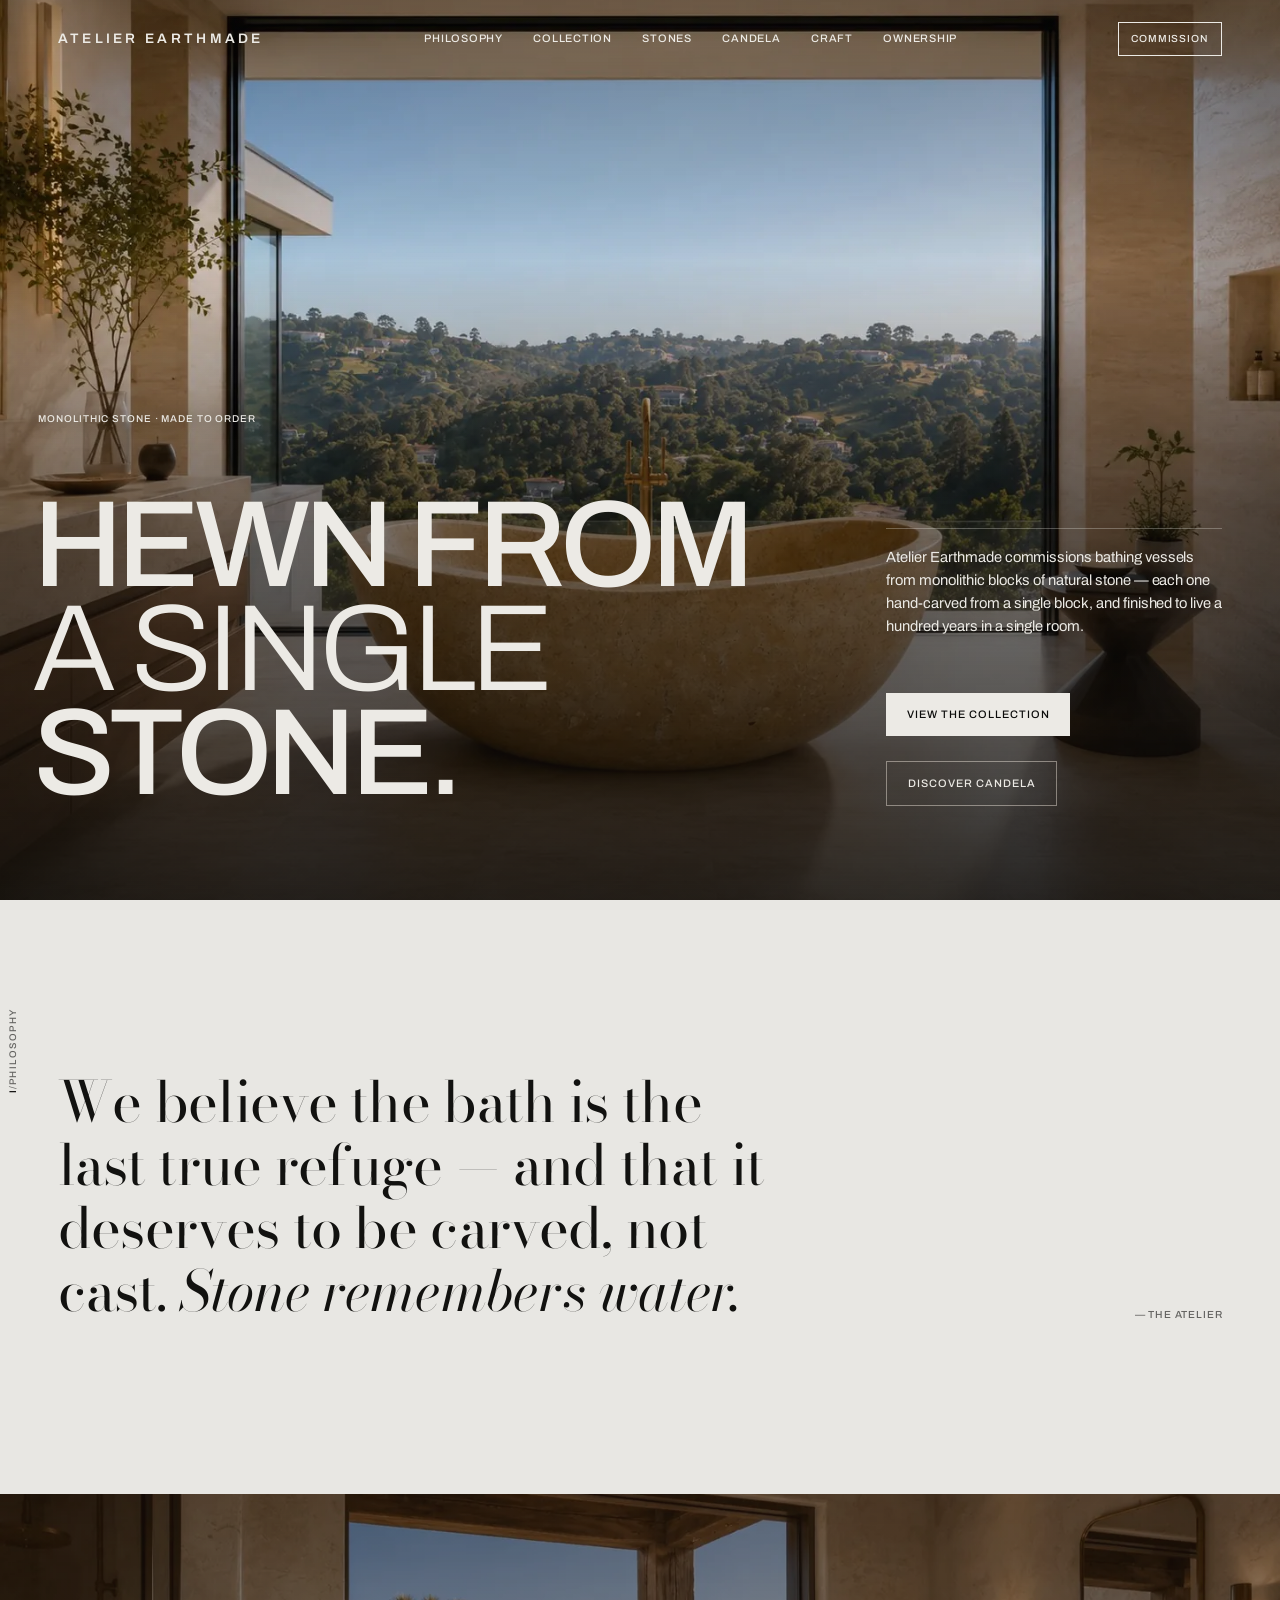
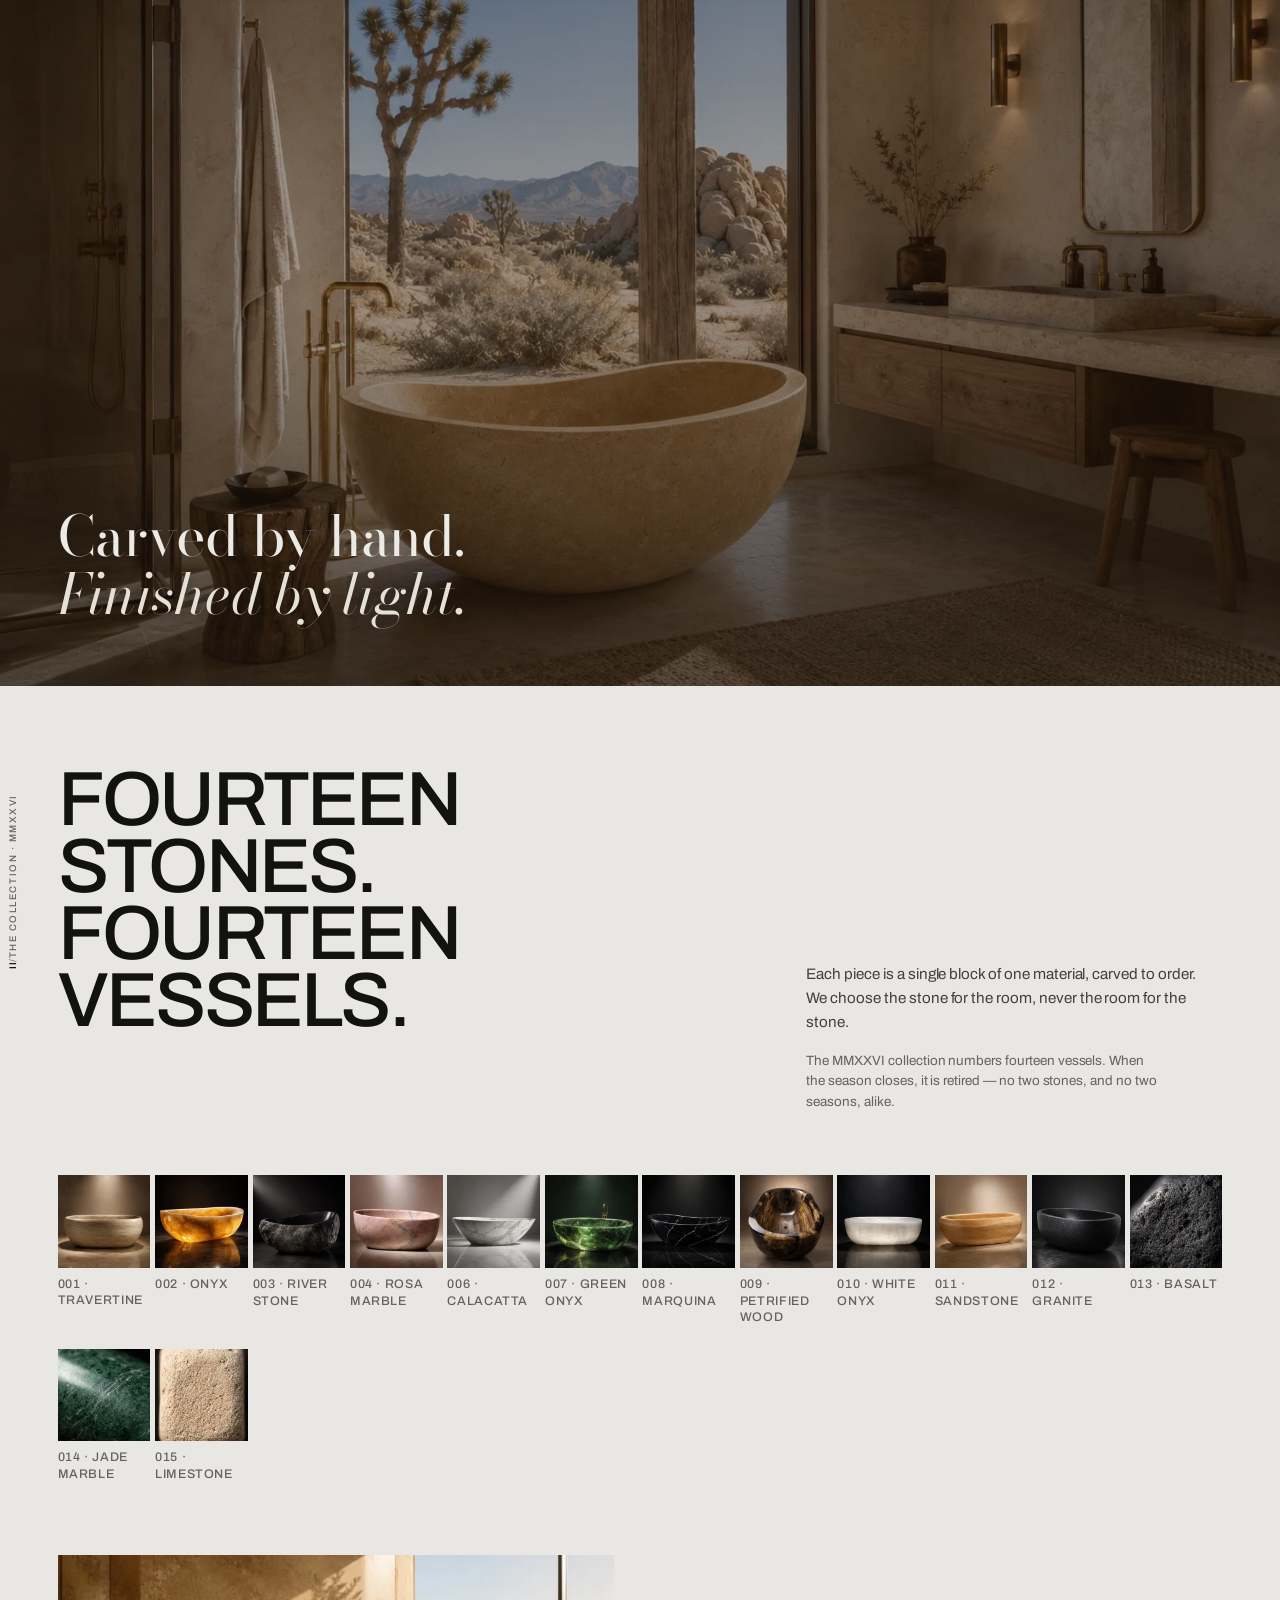
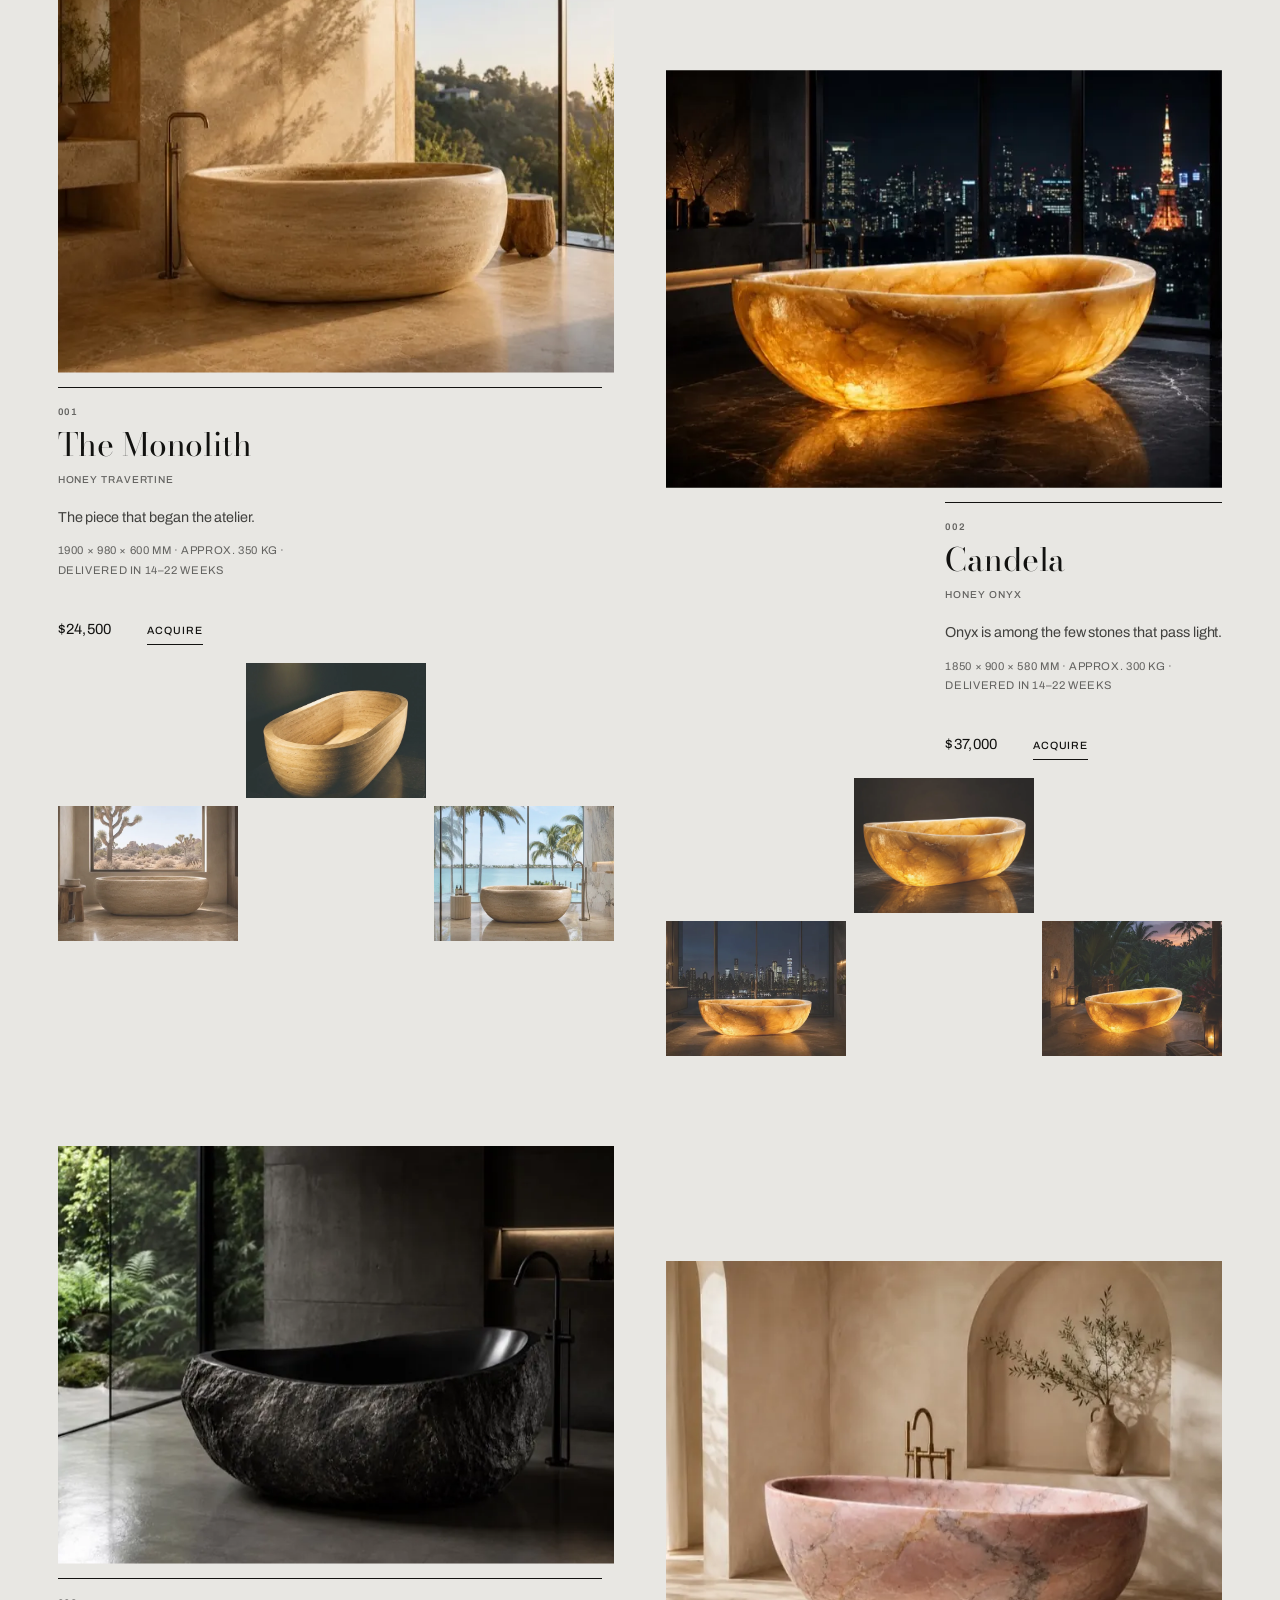
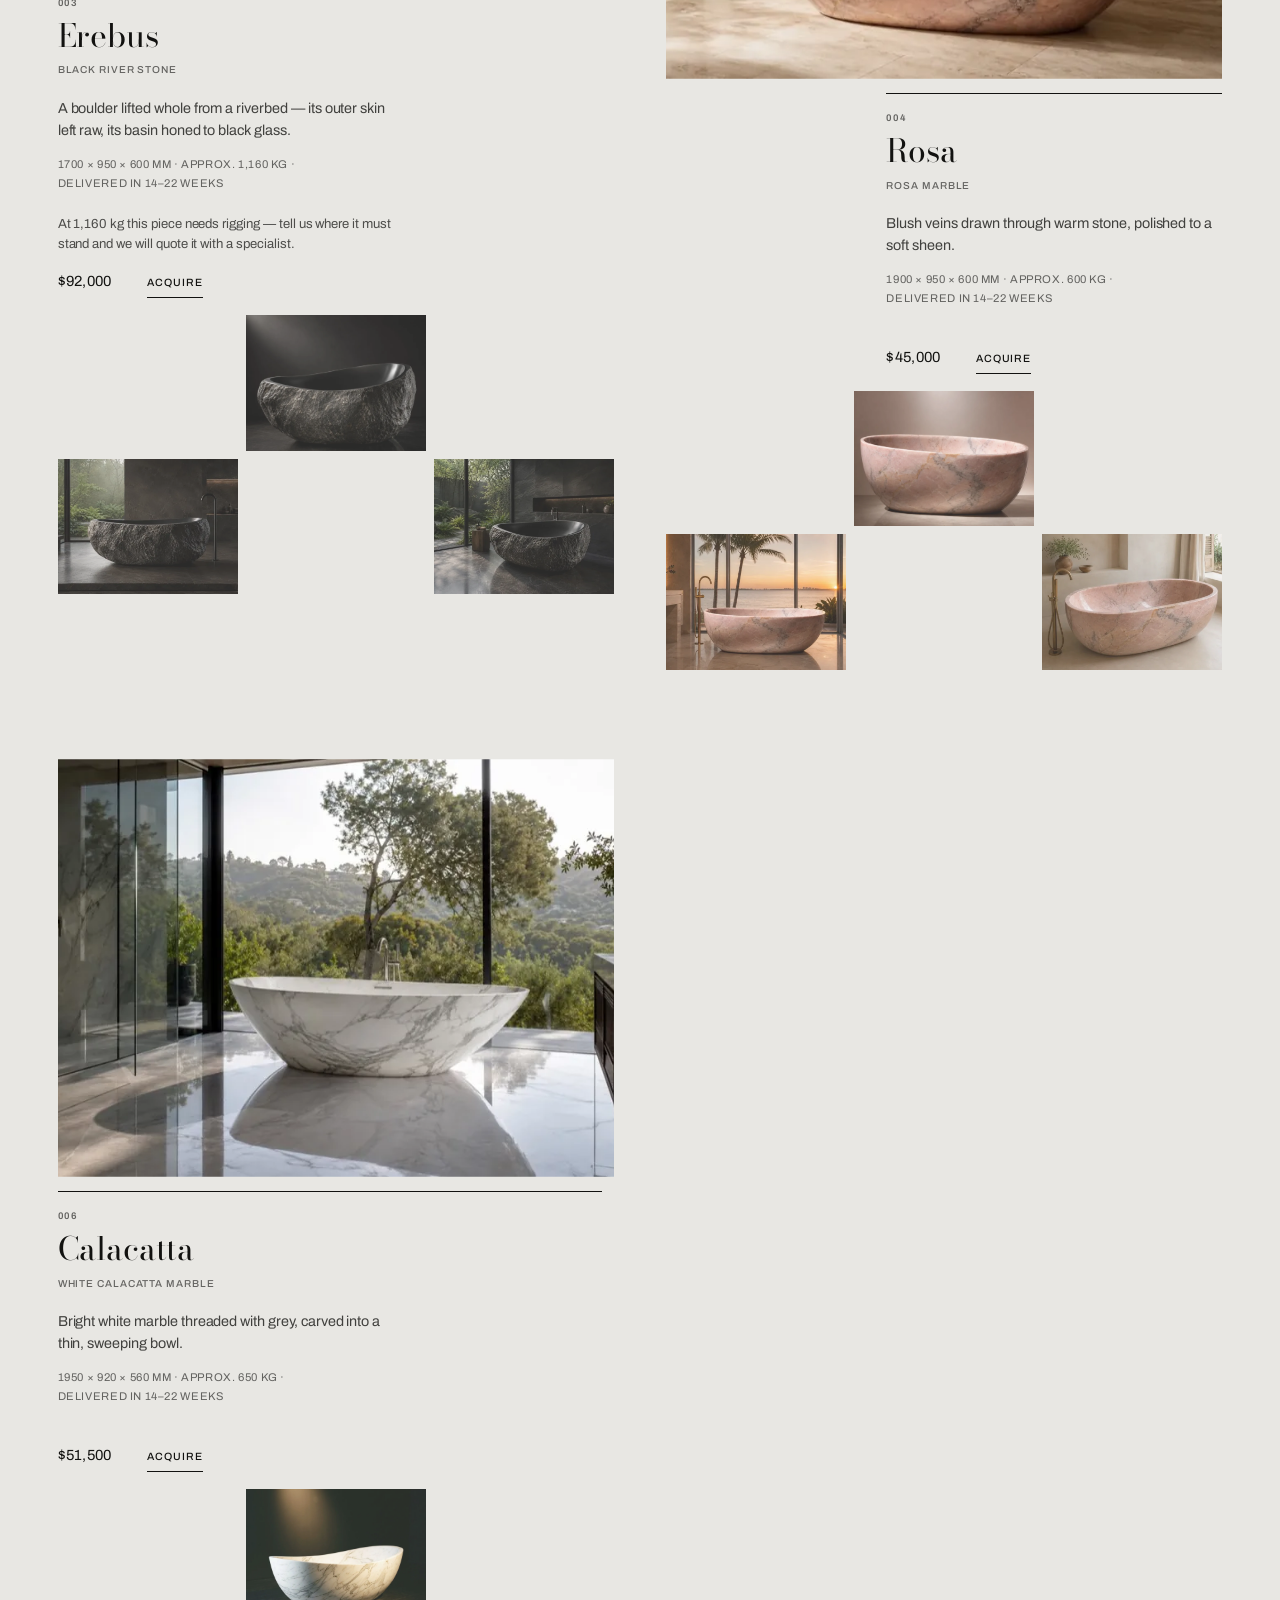
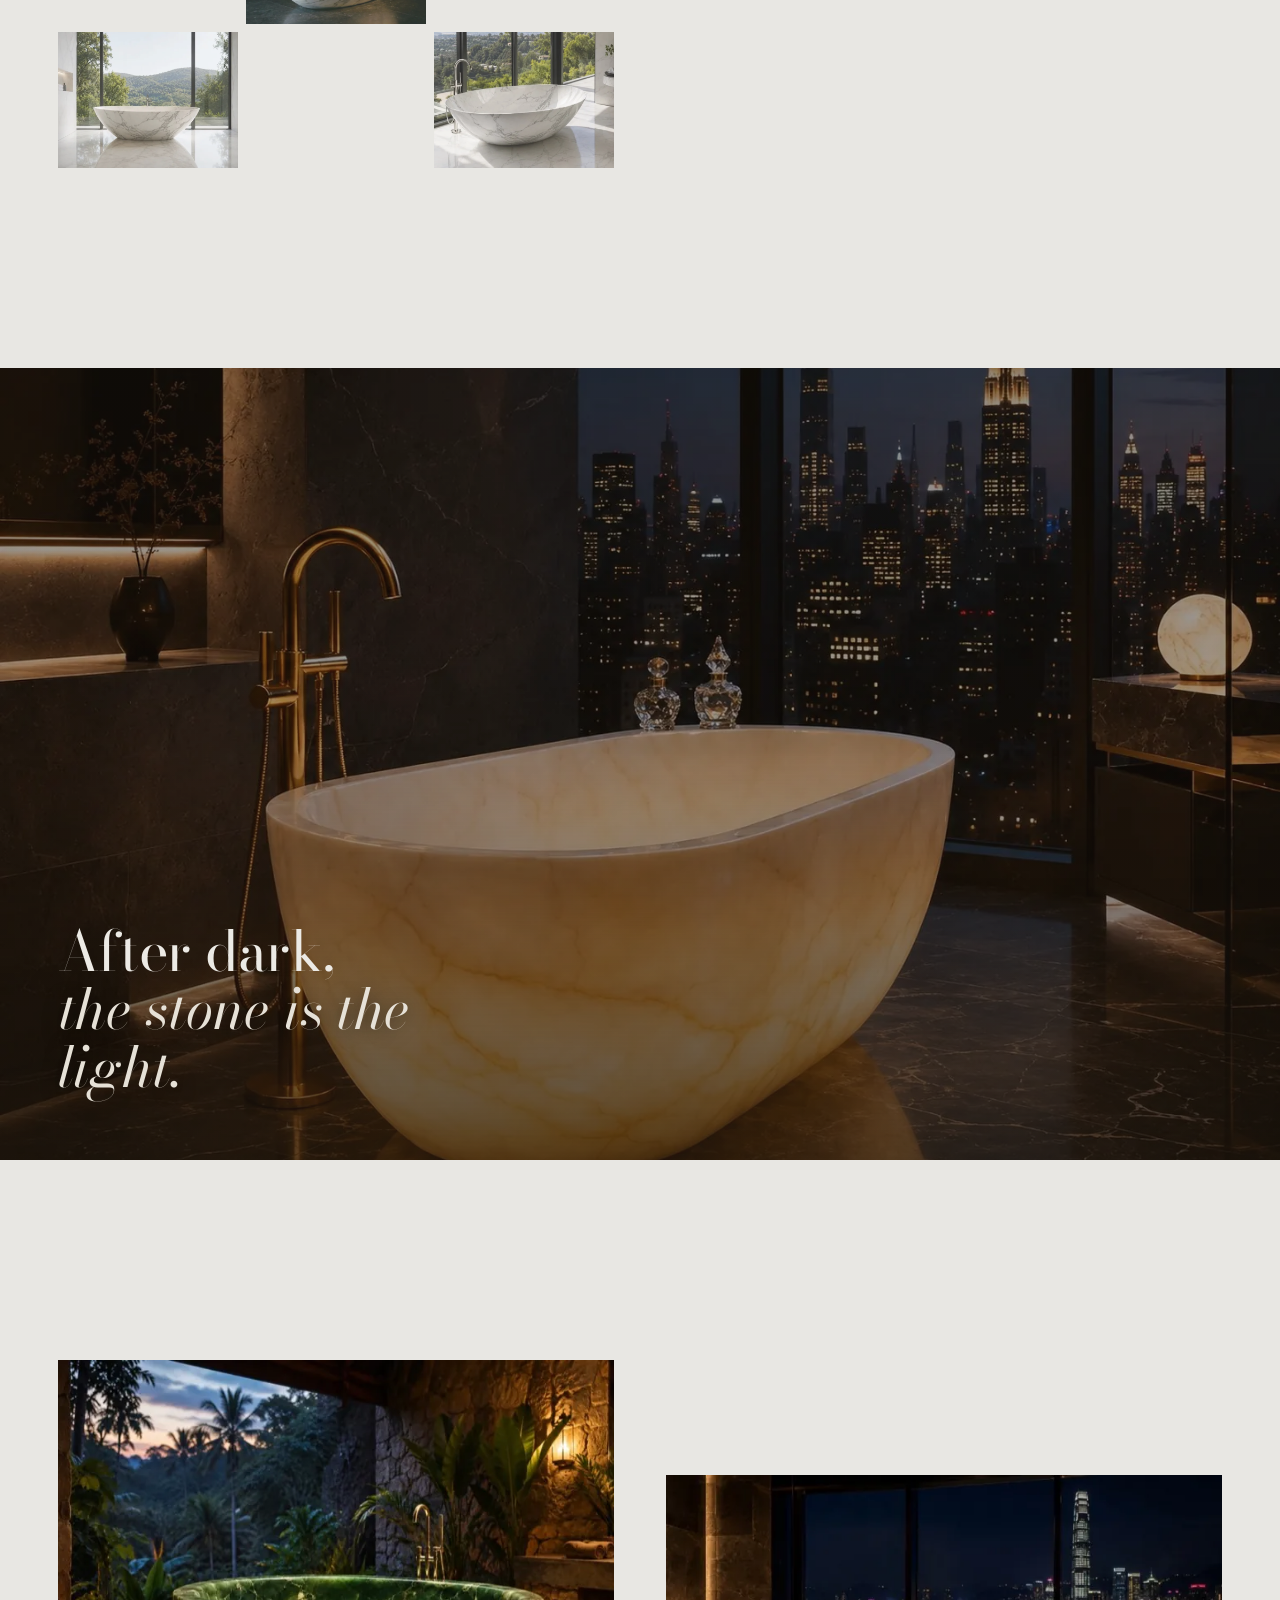
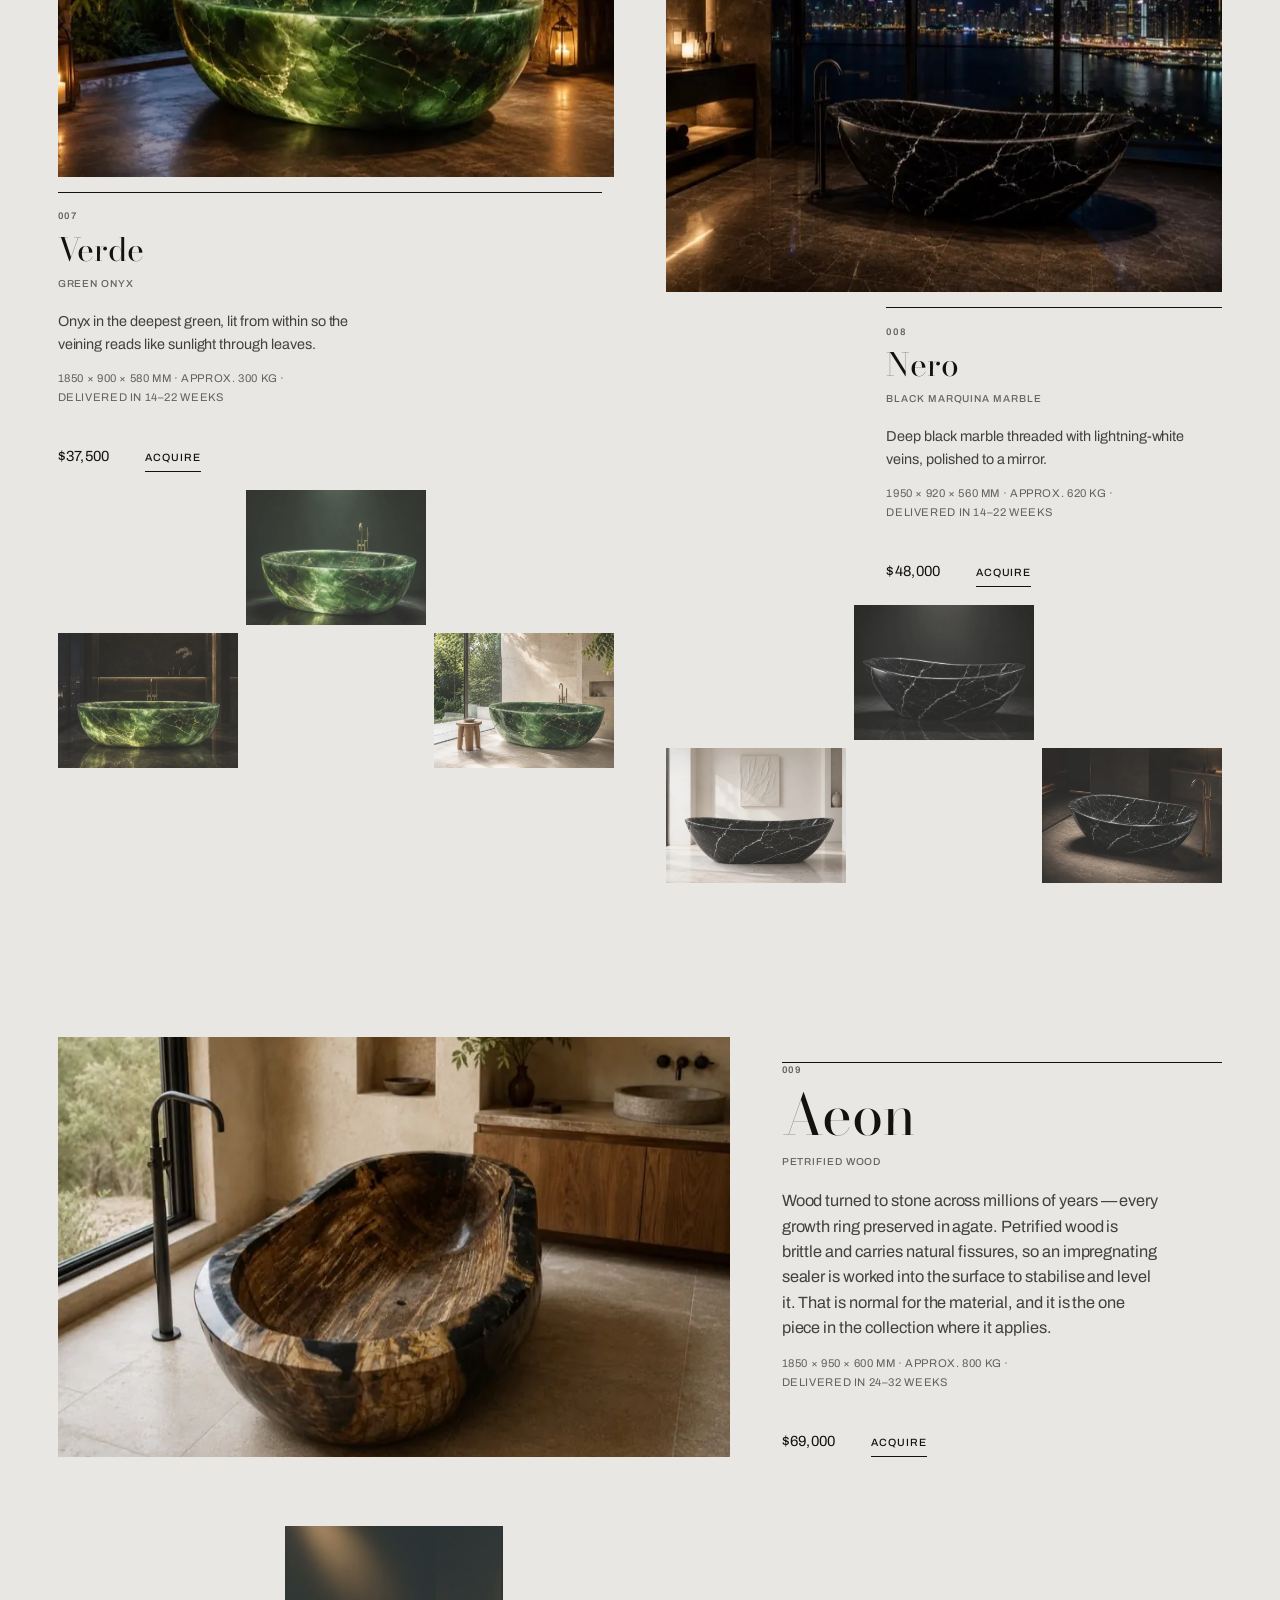
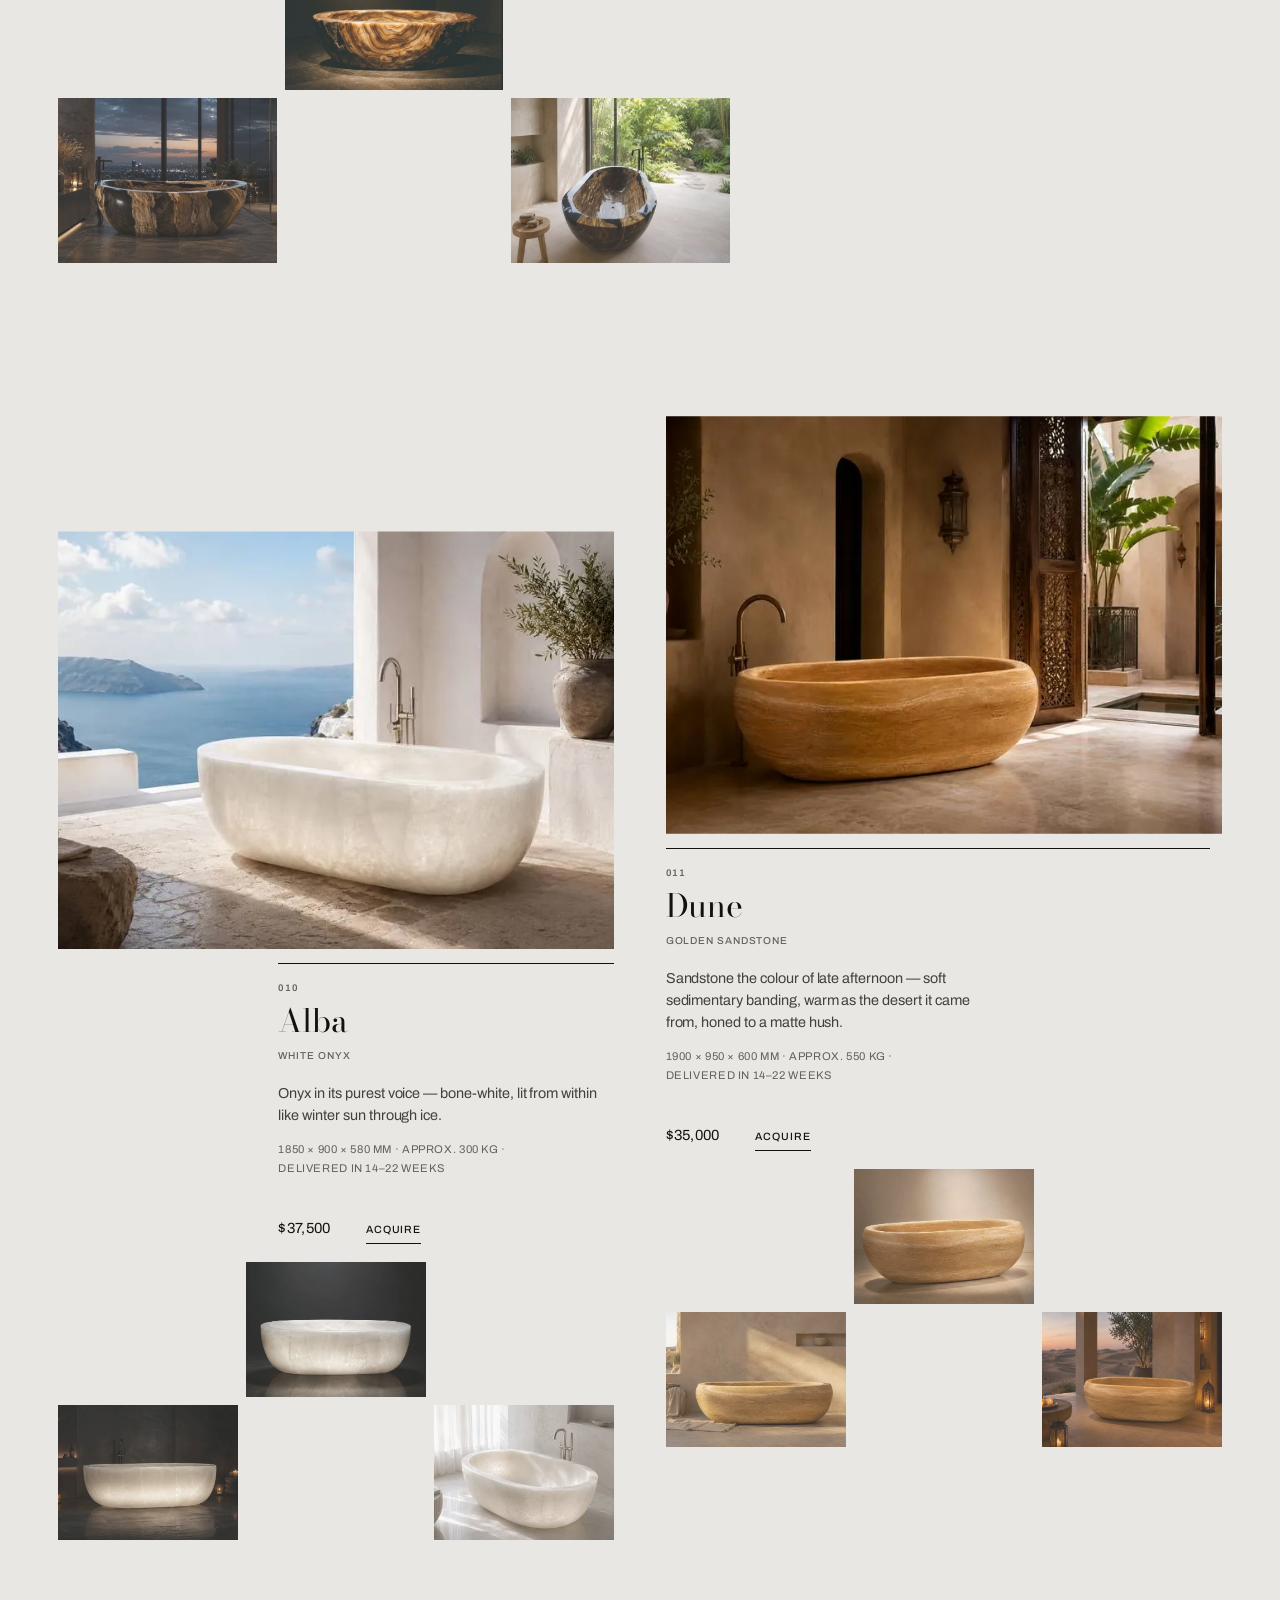
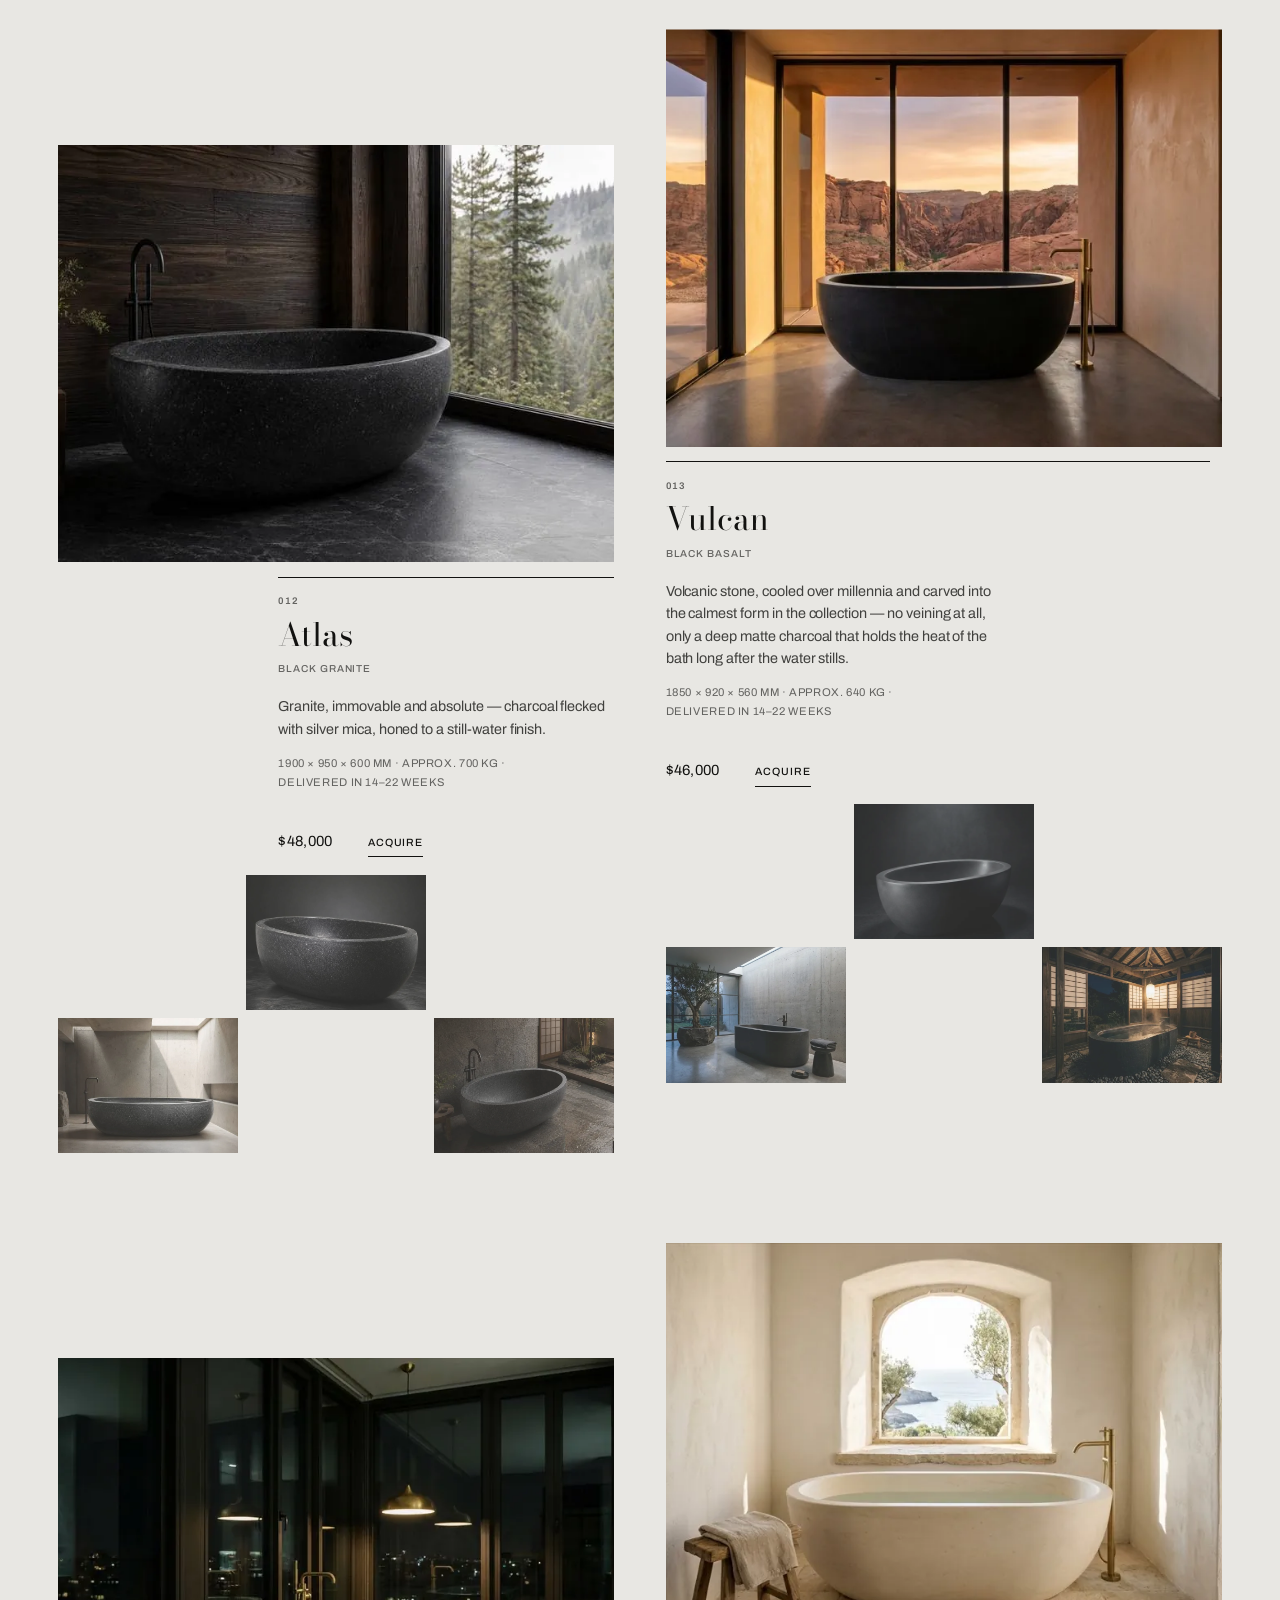
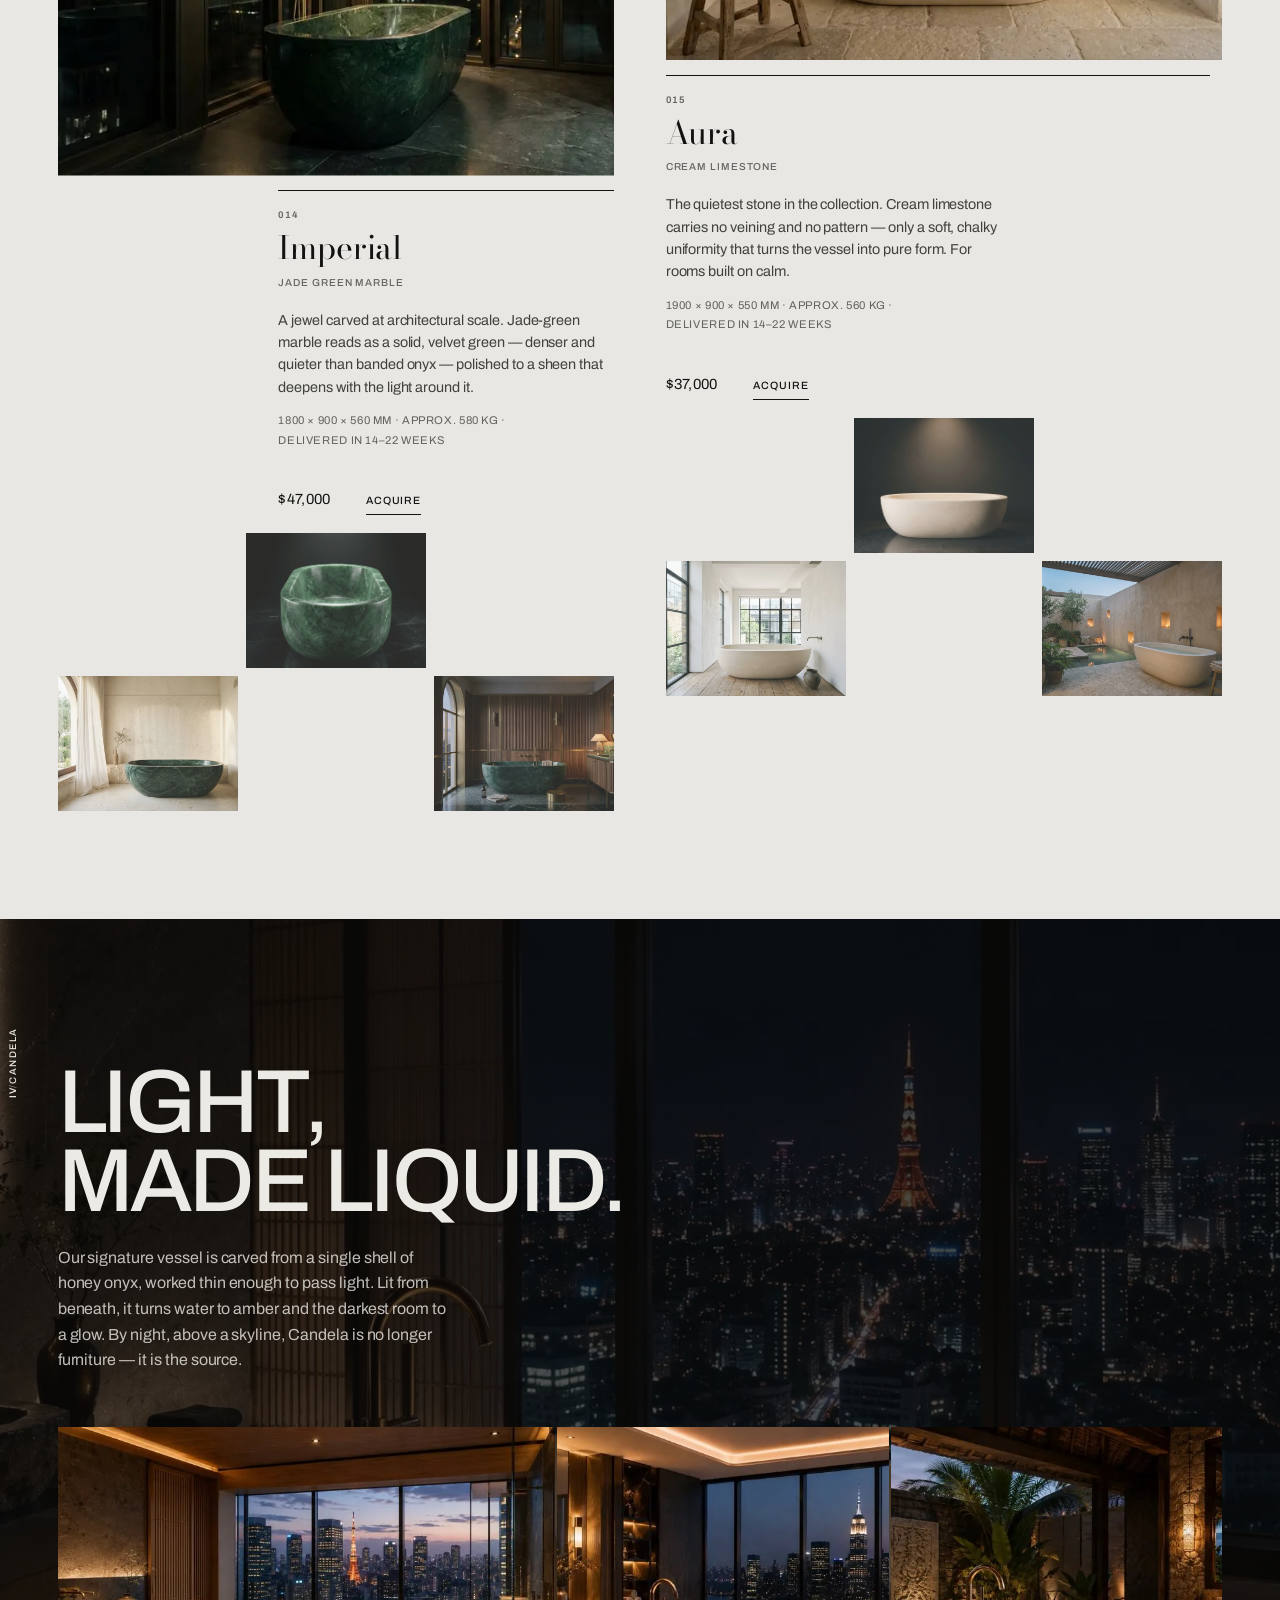
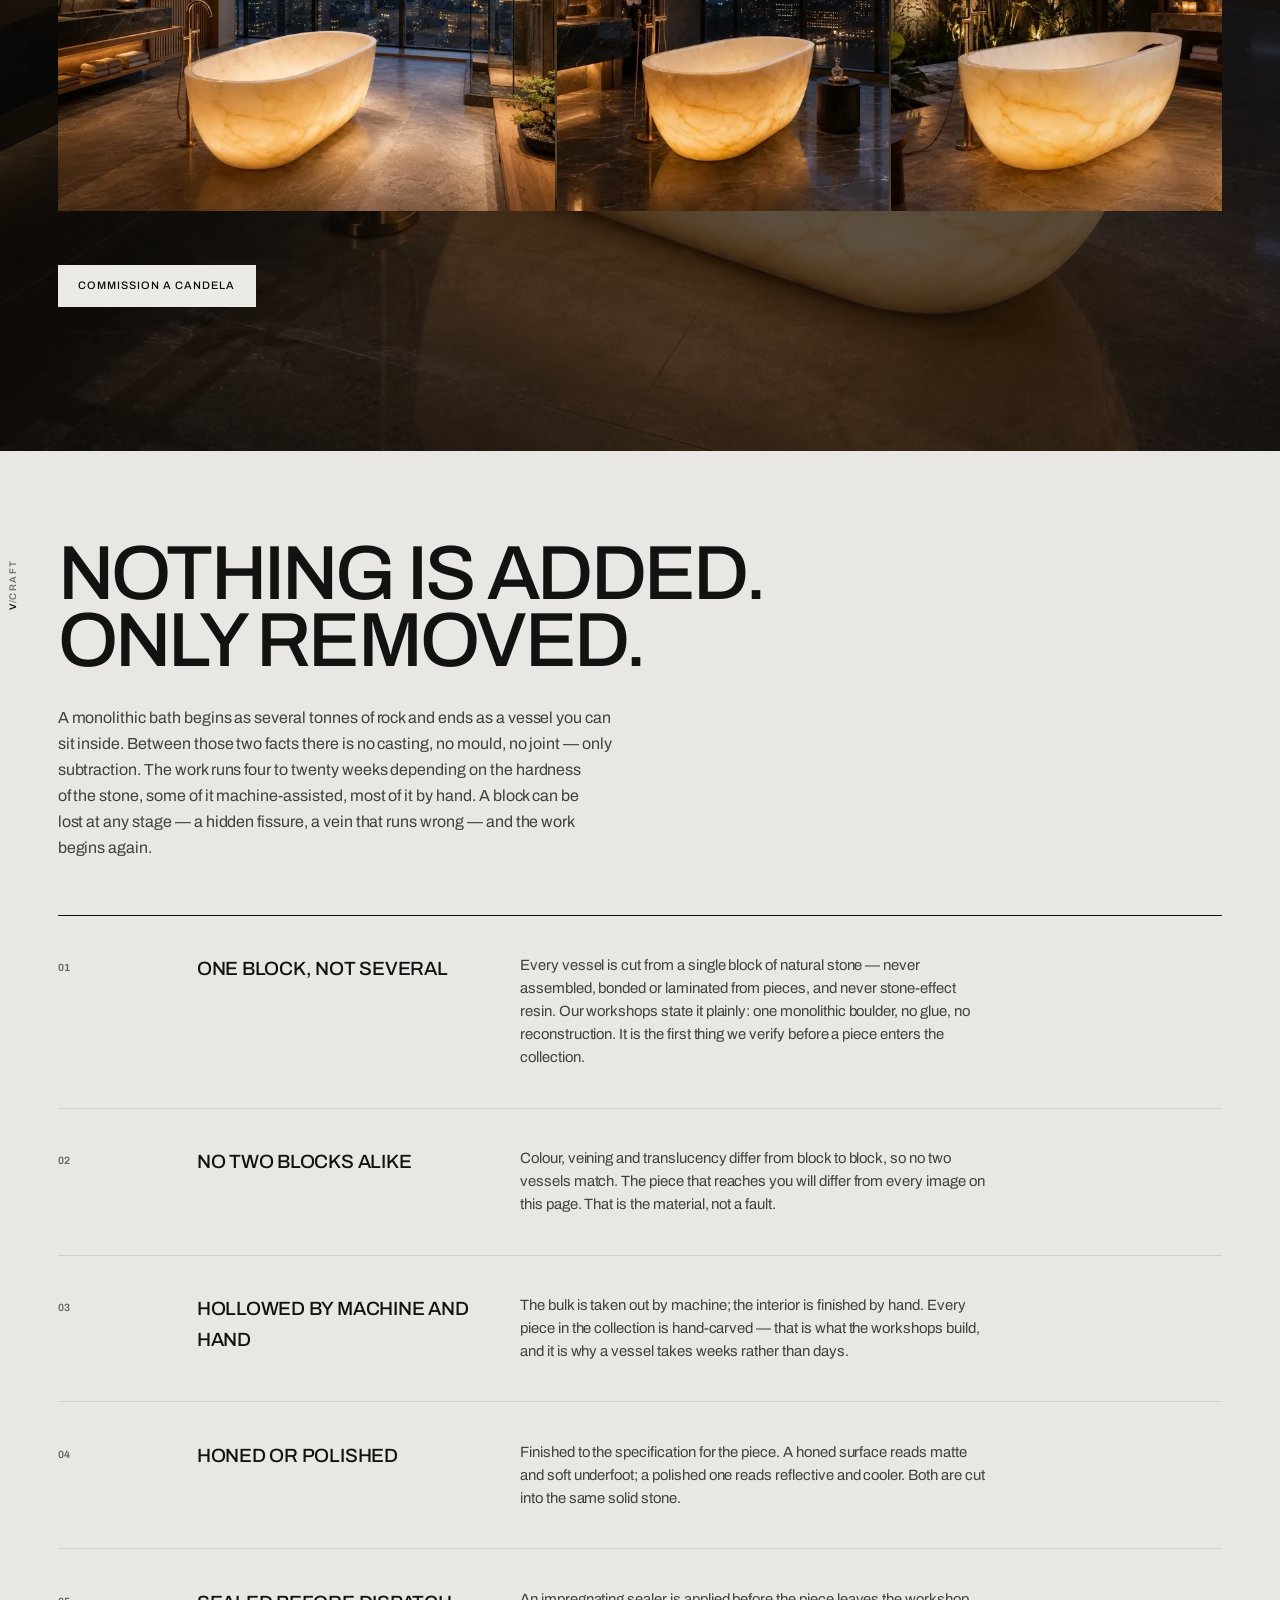
==== site/index.html @ 105de034 "fix: refresh the two stale JS cache-bust tokens b25fc82 changed js/main.js (setBackgroundInert, last" ====
<!DOCTYPE html>
<html lang="en" class="no-js">
<head>
  <meta charset="UTF-8" />
  <meta name="viewport" content="width=device-width, initial-scale=1.0" />
  <title>Atelier Earthmade — Monolithic Stone Bathing Vessels</title>
  <meta name="description" content="Monolithic bathing vessels, each carved from a single block of natural stone. Fourteen pieces, made to order, delivered across the United States." />
  <meta name="theme-color" content="#e8e7e3" />
  <meta name="color-scheme" content="light" />

  <!-- Open Graph -->
  <meta property="og:title" content="Atelier Earthmade — Hewn from a Single Stone" />
  <meta property="og:description" content="Fourteen monolithic bathing vessels, each cut from a single block of natural stone. Made to order, delivered across the United States with freight, insurance and duty included." />
  <meta property="og:type" content="website" />
  <meta property="og:url" content="https://atelierearthmade.com/" />
  <meta property="og:site_name" content="Atelier Earthmade — Monolithic Stone" />
  <meta property="og:image" content="https://yahbi.github.io/earthmade/assets/img/og-cover.jpg" />
  <meta property="og:image:width" content="1200" />
  <meta property="og:image:height" content="630" />
  <link rel="canonical" href="https://atelierearthmade.com/" />
  <meta name="twitter:card" content="summary_large_image" />
  <meta name="twitter:title" content="Atelier Earthmade — Monolithic Stone Bathing Vessels" />
  <meta name="twitter:description" content="Fourteen bathing vessels, each carved from a single block of natural stone. Made to order, delivered across the United States." />
  <meta name="twitter:image" content="https://yahbi.github.io/earthmade/assets/img/og-cover.jpg" />
  <link rel="preload" as="image" type="image/webp" fetchpriority="high" href="assets/img/canyon-01.webp" imagesrcset="assets/img/canyon-01.webp 1448w, assets/img/canyon-01-1800.webp 1800w, assets/img/canyon-01-2800.webp 2800w" imagesizes="100vw" />

  <link rel="preconnect" href="https://fonts.googleapis.com" />
  <link rel="preconnect" href="https://fonts.gstatic.com" crossorigin />
  <link href="https://fonts.googleapis.com/css2?family=Archivo:wght@400;500;600&family=Bodoni+Moda:ital,opsz,wght@0,6..96,400;0,6..96,500;1,6..96,400&display=swap" rel="stylesheet" />

  <link rel="icon" href="assets/favicon.svg" type="image/svg+xml" />
  <link rel="stylesheet" href="css/styles.css?v=45e1655f" />

  <!-- Structured data: brand + product catalogue -->
  <script type="application/ld+json">
  {
    "@context": "https://schema.org",
    "@graph": [
      { "@type": "Organization", "@id": "https://yahbi.github.io/earthmade/#org", "name": "Atelier Earthmade", "description": "Atelier of monolithic stone bathing vessels, carved from a single block of natural stone.", "url": "https://atelierearthmade.com/", "sameAs": ["https://www.instagram.com/atelier.earthmade/", "https://yahbi.github.io/earthmade/"] },
      { "@type": "Product", "name": "The Monolith — Honey Travertine Bathing Vessel", "brand": {"@id":"https://yahbi.github.io/earthmade/#org"}, "material": "Honey Travertine", "image": "https://yahbi.github.io/earthmade/assets/img/studio-monolith.jpg", "sku": "EM-001", "offers": {"@type":"Offer","price":"24500","priceCurrency":"USD","availability":"https://schema.org/MadeToOrder","url":"https://atelierearthmade.com/products/the-monolith-honey-travertine-bathing-vessel"} },
      { "@type": "Product", "name": "Candela — Honey Onyx Bathing Vessel", "brand": {"@id":"https://yahbi.github.io/earthmade/#org"}, "material": "Honey Onyx", "image": "https://yahbi.github.io/earthmade/assets/img/studio-candela.jpg", "sku": "EM-002", "offers": {"@type":"Offer","price":"37000","priceCurrency":"USD","availability":"https://schema.org/MadeToOrder","url":"https://atelierearthmade.com/products/candela-honey-onyx-bathing-vessel"} },
      { "@type": "Product", "name": "Erebus — Black River Stone Bathing Vessel", "brand": {"@id":"https://yahbi.github.io/earthmade/#org"}, "material": "Black River Stone", "image": "https://yahbi.github.io/earthmade/assets/img/studio-erebus.jpg", "sku": "EM-003", "offers": {"@type":"Offer","price":"92000","priceCurrency":"USD","availability":"https://schema.org/MadeToOrder","url":"https://atelierearthmade.com/products/erebus-black-river-stone-bathing-vessel"} },
      { "@type": "Product", "name": "Rosa — Rosa Marble Bathing Vessel", "brand": {"@id":"https://yahbi.github.io/earthmade/#org"}, "material": "Rosa Marble", "image": "https://yahbi.github.io/earthmade/assets/img/studio-rosa.jpg", "sku": "EM-004", "offers": {"@type":"Offer","price":"45000","priceCurrency":"USD","availability":"https://schema.org/MadeToOrder","url":"https://atelierearthmade.com/products/rosa-rosa-marble-bathing-vessel"} },
      { "@type": "Product", "name": "Calacatta — White Calacatta Marble Bathing Vessel", "brand": {"@id":"https://yahbi.github.io/earthmade/#org"}, "material": "White Calacatta Marble", "image": "https://yahbi.github.io/earthmade/assets/img/studio-calacatta.jpg", "sku": "EM-006", "offers": {"@type":"Offer","price":"51500","priceCurrency":"USD","availability":"https://schema.org/MadeToOrder","url":"https://atelierearthmade.com/products/calacatta-white-calacatta-marble-bathing-vessel"} },
      { "@type": "Product", "name": "Verde — Green Onyx Bathing Vessel", "brand": {"@id":"https://yahbi.github.io/earthmade/#org"}, "material": "Green Onyx", "image": "https://yahbi.github.io/earthmade/assets/img/studio-verde.jpg", "sku": "EM-007", "offers": {"@type":"Offer","price":"37500","priceCurrency":"USD","availability":"https://schema.org/MadeToOrder","url":"https://atelierearthmade.com/products/verde-green-onyx-bathing-vessel"} },
      { "@type": "Product", "name": "Nero — Black Marquina Marble Bathing Vessel", "brand": {"@id":"https://yahbi.github.io/earthmade/#org"}, "material": "Black Marquina Marble", "image": "https://yahbi.github.io/earthmade/assets/img/studio-nero.jpg", "sku": "EM-008", "offers": {"@type":"Offer","price":"48000","priceCurrency":"USD","availability":"https://schema.org/MadeToOrder","url":"https://atelierearthmade.com/products/nero-black-marquina-marble-bathing-vessel"} },
      { "@type": "Product", "name": "Aeon — Petrified Wood Bathing Vessel", "brand": {"@id":"https://yahbi.github.io/earthmade/#org"}, "material": "Petrified Wood", "image": "https://yahbi.github.io/earthmade/assets/img/studio-aeon.jpg", "sku": "EM-009", "offers": {"@type":"Offer","price":"69000","priceCurrency":"USD","availability":"https://schema.org/MadeToOrder","url":"https://atelierearthmade.com/products/aeon-petrified-wood-bathing-vessel"} },
      { "@type": "Product", "name": "Alba — White Onyx Bathing Vessel", "brand": {"@id":"https://yahbi.github.io/earthmade/#org"}, "material": "White Onyx", "image": "https://yahbi.github.io/earthmade/assets/img/studio-alba.jpg", "sku": "EM-010", "offers": {"@type":"Offer","price":"37500","priceCurrency":"USD","availability":"https://schema.org/MadeToOrder","url":"https://atelierearthmade.com/products/alba-white-onyx-bathing-vessel"} },
      { "@type": "Product", "name": "Dune — Golden Sandstone Bathing Vessel", "brand": {"@id":"https://yahbi.github.io/earthmade/#org"}, "material": "Golden Sandstone", "image": "https://yahbi.github.io/earthmade/assets/img/studio-dune.jpg", "sku": "EM-011", "offers": {"@type":"Offer","price":"35000","priceCurrency":"USD","availability":"https://schema.org/MadeToOrder","url":"https://atelierearthmade.com/products/dune-golden-sandstone-bathing-vessel"} },
      { "@type": "Product", "name": "Atlas — Black Granite Bathing Vessel", "brand": {"@id":"https://yahbi.github.io/earthmade/#org"}, "material": "Black Granite", "image": "https://yahbi.github.io/earthmade/assets/img/studio-atlas.jpg", "sku": "EM-012", "offers": {"@type":"Offer","price":"48000","priceCurrency":"USD","availability":"https://schema.org/MadeToOrder","url":"https://atelierearthmade.com/products/atlas-black-granite-bathing-vessel"} },
      { "@type": "Product", "name": "Vulcan — Black Basalt Bathing Vessel", "brand": {"@id":"https://yahbi.github.io/earthmade/#org"}, "material": "Black Basalt", "image": "https://yahbi.github.io/earthmade/assets/img/studio-vulcan.jpg", "sku": "EM-013", "offers": {"@type":"Offer","price":"46000","priceCurrency":"USD","availability":"https://schema.org/MadeToOrder","url":"https://atelierearthmade.com/products/vulcan-black-basalt-bathing-vessel"} },
      { "@type": "Product", "name": "Imperial — Jade Green Marble Bathing Vessel", "brand": {"@id":"https://yahbi.github.io/earthmade/#org"}, "material": "Jade Green Marble", "image": "https://yahbi.github.io/earthmade/assets/img/studio-imperial.jpg", "sku": "EM-014", "offers": {"@type":"Offer","price":"47000","priceCurrency":"USD","availability":"https://schema.org/MadeToOrder","url":"https://atelierearthmade.com/products/imperial-jade-green-marble-bathing-vessel"} },
      { "@type": "Product", "name": "Aura — Cream Limestone Bathing Vessel", "brand": {"@id":"https://yahbi.github.io/earthmade/#org"}, "material": "Cream Limestone", "image": "https://yahbi.github.io/earthmade/assets/img/studio-aura.jpg", "sku": "EM-015", "offers": {"@type":"Offer","price":"37000","priceCurrency":"USD","availability":"https://schema.org/MadeToOrder","url":"https://atelierearthmade.com/products/aura-cream-limestone-bathing-vessel"} }
    ]
  }
  </script>
  <script>window.EARTHMADE_FORM_ENDPOINT = "https://formspree.io/f/mvzeneok";</script>
</head>
<body>

  <a class="skip-link" href="#top">Skip to content</a>

  <!-- Header -->
  <header class="nav" id="nav">
    <a href="#top" class="nav__brand">
      <span class="nav__brand-main">Atelier Earthmade</span>
      <span class="nav__brand-sub">Monolithic&nbsp;Stone</span>
    </a>
    <nav class="nav__links" aria-label="Primary">
      <a href="#manifesto">Philosophy</a>
      <a href="#collection">Collection</a>
      <a href="#stones">Stones</a>
      <a href="#candela">Candela</a>
      <a href="#craft">Craft</a>
      <a href="#details">Ownership</a>
    </nav>
    <a href="#inquire" class="nav__cta">
      <span>Commission</span>
    </a>
    <button class="nav__burger" id="burger" type="button" aria-label="Open menu" aria-expanded="false" aria-controls="menu">
      <span></span><span></span>
    </button>
  </header>

  <!-- Mobile overlay menu -->
  <div class="menu" id="menu" aria-hidden="true">
    <nav class="menu__links">
      <a href="#manifesto"><span class="menu__idx">I</span> Philosophy</a>
      <a href="#collection"><span class="menu__idx">II</span> Collection</a>
      <a href="#stones"><span class="menu__idx">III</span> The Stones</a>
      <a href="#candela"><span class="menu__idx">IV</span> Candela</a>
      <a href="#craft"><span class="menu__idx">V</span> Craft</a>
      <a href="#details"><span class="menu__idx">VI</span> Ownership</a>
      <a href="#inquire"><span class="menu__idx">VII</span> Commission</a>
    </nav>
    <div class="menu__foot">
      <span>Los Angeles · by appointment</span>
      <span>the atelier</span>
    </div>
  </div>

  <!-- tabindex="-1" so the skip link actually moves focus here, not just the scroll position -->
  <main id="top" tabindex="-1">

    <!-- ============ HERO ============ -->
    <section class="hero" id="hero">
      <div class="hero__media">
        <img width="1448" height="1086" src="assets/img/canyon-01.webp" srcset="assets/img/canyon-01.webp 1448w, assets/img/canyon-01-1800.webp 1800w, assets/img/canyon-01-2800.webp 2800w" sizes="100vw" fetchpriority="high" alt="A hand-carved honey-stone bathing vessel set before a wall of glass overlooking the canyon, visualisation" class="hero__img" id="heroImg" />
        <!-- No poster: the film sits at opacity:0 until it can play, so a poster is
             never seen — but the browser fetches it eagerly regardless of preload="none",
             which put a second full-viewport image in front of the LCP paint. -->
        <video class="hero__video" id="heroVideo" muted loop playsinline preload="none" disablepictureinpicture aria-hidden="true"></video>
        <div class="hero__veil"></div>
      </div>

      <div class="hero__content">
        <p class="hero__eyebrow reveal-up">Monolithic stone · Made to order</p>
        <h1 class="hero__title">
          <span class="line"><span>Hewn from</span></span>
          <span class="line"><span><em>a single</em> stone.</span></span>
        </h1>
        <p class="hero__lede reveal-up">
          Atelier Earthmade commissions bathing vessels from monolithic blocks of natural stone —
          each one hand-carved from a single block, and finished to live a hundred years in a single room.
        </p>
        <div class="hero__actions reveal-up">
          <a href="#collection" class="btn btn--solid"><span>View the collection</span></a>
          <a href="#candela" class="btn btn--ghost"><span>Discover Candela</span></a>
        </div>
      </div>
    </section>

    <!-- ============ MANIFESTO ============ -->
    <section class="manifesto section" id="manifesto">
      <p class="section__index reveal-up"><span class="chapter-no">I</span>Philosophy</p>
      <h2 class="manifesto__body reveal-up">We believe the bath is the last true refuge — and that it deserves to be carved, not cast. <em>Stone remembers water.</em></h2>
      <p class="manifesto__sign reveal-up">— The Atelier</p>
    </section>


    <!-- ============ INTERLUDE I ============ -->
    <section class="interlude" aria-label="Atelier">
      <img width="1448" height="1086" src="assets/img/desert-02.webp" srcset="assets/img/desert-02.webp 1448w, assets/img/desert-02-1800.webp 1800w, assets/img/desert-02-2800.webp 2800w" sizes="100vw" alt="" loading="lazy"/>
      <div class="interlude__veil"></div>
      <p class="interlude__line reveal-up">Carved by hand.<br/><em>Finished by light.</em></p>
    </section>

    <!-- ============ COLLECTION ============ -->
    <section class="collection section" id="collection">
      <div class="collection__intro">
        <p class="section__index reveal-up"><span class="chapter-no">II</span>The Collection · MMXXVI</p>
        <h2 class="display reveal-up">Fourteen stones.<br/><em>Fourteen vessels.</em></h2>
        <p class="collection__note reveal-up">Each piece is a single block of one material, carved to order. We choose the stone for the room, never the room for the stone.</p>
        <p class="collection__scarcity reveal-up">The MMXXVI collection numbers fourteen vessels. When the season closes, it is retired — no two stones, and no two seasons, alike.</p>
      <div class="stones reveal-up" id="stones" aria-label="The stones">
        <a class="stone" href="#piece-monolith"><picture><source type="image/webp" srcset="assets/img/swatch-monolith.webp"/><img width="300" height="300" src="assets/img/swatch-monolith.jpg" alt="Travertine swatch" loading="lazy"/></picture><span class="stone__label">001 · Travertine</span></a><a class="stone" href="#piece-candela"><picture><source type="image/webp" srcset="assets/img/swatch-candela.webp"/><img width="300" height="300" src="assets/img/swatch-candela.jpg" alt="Onyx swatch" loading="lazy"/></picture><span class="stone__label">002 · Onyx</span></a><a class="stone" href="#piece-erebus"><picture><source type="image/webp" srcset="assets/img/swatch-erebus.webp"/><img width="300" height="300" src="assets/img/swatch-erebus.jpg" alt="River Stone swatch" loading="lazy"/></picture><span class="stone__label">003 · River Stone</span></a><a class="stone" href="#piece-rosa"><picture><source type="image/webp" srcset="assets/img/swatch-rosa.webp"/><img width="300" height="300" src="assets/img/swatch-rosa.jpg" alt="Rosa Marble swatch" loading="lazy"/></picture><span class="stone__label">004 · Rosa Marble</span></a><a class="stone" href="#piece-calacatta"><picture><source type="image/webp" srcset="assets/img/swatch-calacatta.webp"/><img width="300" height="300" src="assets/img/swatch-calacatta.jpg" alt="Calacatta swatch" loading="lazy"/></picture><span class="stone__label">006 · Calacatta</span></a><a class="stone" href="#piece-verde"><picture><source type="image/webp" srcset="assets/img/swatch-verde.webp"/><img width="300" height="300" src="assets/img/swatch-verde.jpg" alt="Green Onyx swatch" loading="lazy"/></picture><span class="stone__label">007 · Green Onyx</span></a><a class="stone" href="#piece-nero"><picture><source type="image/webp" srcset="assets/img/swatch-nero.webp"/><img width="300" height="300" src="assets/img/swatch-nero.jpg" alt="Marquina swatch" loading="lazy"/></picture><span class="stone__label">008 · Marquina</span></a><a class="stone" href="#piece-aeon"><picture><source type="image/webp" srcset="assets/img/swatch-aeon.webp"/><img width="300" height="300" src="assets/img/swatch-aeon.jpg" alt="Petrified Wood swatch" loading="lazy"/></picture><span class="stone__label">009 · Petrified Wood</span></a><a class="stone" href="#piece-alba"><picture><source type="image/webp" srcset="assets/img/swatch-alba.webp"/><img width="300" height="300" src="assets/img/swatch-alba.jpg" alt="White Onyx swatch" loading="lazy"/></picture><span class="stone__label">010 · White Onyx</span></a><a class="stone" href="#piece-dune"><picture><source type="image/webp" srcset="assets/img/swatch-dune.webp"/><img width="300" height="300" src="assets/img/swatch-dune.jpg" alt="Sandstone swatch" loading="lazy"/></picture><span class="stone__label">011 · Sandstone</span></a><a class="stone" href="#piece-atlas"><picture><source type="image/webp" srcset="assets/img/swatch-atlas.webp"/><img width="300" height="300" src="assets/img/swatch-atlas.jpg" alt="Granite swatch" loading="lazy"/></picture><span class="stone__label">012 · Granite</span></a><a class="stone" href="#piece-vulcan"><picture><source type="image/webp" srcset="assets/img/swatch-vulcan.webp"/><img width="300" height="300" src="assets/img/swatch-vulcan.jpg" alt="Basalt swatch" loading="lazy"/></picture><span class="stone__label">013 &middot; Basalt</span></a><a class="stone" href="#piece-imperial"><picture><source type="image/webp" srcset="assets/img/swatch-imperial.webp"/><img width="300" height="300" src="assets/img/swatch-imperial.jpg" alt="Jade Marble swatch" loading="lazy"/></picture><span class="stone__label">014 &middot; Jade Marble</span></a><a class="stone" href="#piece-aura"><picture><source type="image/webp" srcset="assets/img/swatch-aura.webp"/><img width="300" height="300" src="assets/img/swatch-aura.jpg" alt="Limestone swatch" loading="lazy"/></picture><span class="stone__label">015 &middot; Limestone</span></a>
      </div>
      </div>

      <!-- 001 Monolith -->
      <div class="lookbook">
      <article class="look" id="piece-monolith">
        <figure class="look__frame reveal-img"><picture><source type="image/webp" srcset="assets/img/monolith-env-1-sm.webp 760w, assets/img/monolith-env-1.webp 1200w, assets/img/monolith-env-1-1600.webp 1600w, assets/img/monolith-env-1-2600.webp 2600w" sizes="(max-width: 820px) 100vw, 46vw"/><img width="1200" height="800" class="js-lb" src="assets/img/monolith-env-1.jpg" data-full="assets/img/monolith-env-1-2600.webp" data-cap="The Monolith · Honey Travertine · Beverly Hills, visualisation" alt="The Monolith in Honey Travertine — Beverly Hills, visualisation" srcset="assets/img/monolith-env-1-sm.jpg 760w, assets/img/monolith-env-1.jpg 1200w" sizes="(max-width: 820px) 100vw, 46vw" loading="lazy"/></picture></figure>
        <div class="look__cap reveal-up">
          <span class="look__no">001</span>
          <h3 class="look__name">The Monolith</h3>
          <span class="look__mat">Honey Travertine</span>
          <p class="look__copy">The piece that began the atelier.</p>
          <p class="look__spec">1900 &times; 980 &times; 600 mm &middot; approx. 350&nbsp;kg &middot; delivered in 14&ndash;22 weeks</p>
          <div class="look__foot">
            <span class="look__price">$24,500</span>
            <button class="btn btn--line piece__buy" data-img="assets/img/studio-monolith.jpg" data-sku="EM-001" data-piece="The Monolith" data-material="Honey Travertine" data-price="24500"><span>Acquire</span></button>
          </div>
        </div>
        <div class="look__more"><picture><source type="image/webp" srcset="assets/img/studio-monolith.webp"/><img width="1000" height="1249" class="js-lb" src="assets/img/studio-monolith.jpg" data-full="assets/img/studio-monolith.jpg" data-cap="The Monolith · Honey Travertine — Studio visualisation" alt="The Monolith studio render in Honey Travertine" sizes="(max-width: 820px) 28vw, 14vw" loading="lazy"/></picture><picture><source type="image/webp" srcset="assets/img/monolith-env-2-sm.webp 760w, assets/img/monolith-env-2.webp 1200w" sizes="(max-width: 820px) 28vw, 14vw"/><img width="760" height="506" class="js-lb" src="assets/img/monolith-env-2-sm.jpg" data-full="assets/img/monolith-env-2.jpg" data-cap="The Monolith · Honey Travertine · Joshua Tree, visualisation" alt="The Monolith in Honey Travertine — Joshua Tree, visualisation" srcset="assets/img/monolith-env-2-sm.jpg 760w, assets/img/monolith-env-2.jpg 1200w" sizes="(max-width: 820px) 28vw, 14vw" loading="lazy"/></picture><picture><source type="image/webp" srcset="assets/img/monolith-env-3-sm.webp 760w, assets/img/monolith-env-3.webp 1200w" sizes="(max-width: 820px) 28vw, 14vw"/><img width="760" height="506" class="js-lb" src="assets/img/monolith-env-3-sm.jpg" data-full="assets/img/monolith-env-3.jpg" data-cap="The Monolith · Honey Travertine · Biscayne Bay, visualisation" alt="The Monolith in Honey Travertine — Biscayne Bay, visualisation" srcset="assets/img/monolith-env-3-sm.jpg 760w, assets/img/monolith-env-3.jpg 1200w" sizes="(max-width: 820px) 28vw, 14vw" loading="lazy"/></picture></div>
      </article>
      <article class="look" id="piece-candela">
        <figure class="look__frame reveal-img"><picture><source type="image/webp" srcset="assets/img/candela-env-1-sm.webp 760w, assets/img/candela-env-1.webp 1200w, assets/img/candela-env-1-1600.webp 1600w, assets/img/candela-env-1-2600.webp 2600w" sizes="(max-width: 820px) 100vw, 46vw"/><img width="1200" height="800" class="js-lb" src="assets/img/candela-env-1.jpg" data-full="assets/img/candela-env-1-2600.webp" data-cap="Candela · Honey Onyx · Tokyo, visualisation" alt="Candela in Honey Onyx — Tokyo, visualisation" srcset="assets/img/candela-env-1-sm.jpg 760w, assets/img/candela-env-1.jpg 1200w" sizes="(max-width: 820px) 100vw, 46vw" loading="lazy"/></picture></figure>
        <div class="look__cap reveal-up">
          <span class="look__no">002</span>
          <h3 class="look__name">Candela</h3>
          <span class="look__mat">Honey Onyx</span>
          <p class="look__copy">Onyx is among the few stones that pass light.</p>
          <p class="look__spec">1850 &times; 900 &times; 580 mm &middot; approx. 300&nbsp;kg &middot; delivered in 14&ndash;22 weeks</p>
          <div class="look__foot">
            <span class="look__price">$37,000</span>
            <button class="btn btn--line piece__buy" data-img="assets/img/studio-candela.jpg" data-sku="EM-002" data-piece="Candela" data-material="Honey Onyx" data-price="37000"><span>Acquire</span></button>
          </div>
        </div>
        <div class="look__more"><picture><source type="image/webp" srcset="assets/img/studio-candela.webp"/><img width="1000" height="1249" class="js-lb" src="assets/img/studio-candela.jpg" data-full="assets/img/studio-candela.jpg" data-cap="Candela · Honey Onyx — Studio visualisation" alt="Candela studio render in Honey Onyx" sizes="(max-width: 820px) 28vw, 14vw" loading="lazy"/></picture><picture><source type="image/webp" srcset="assets/img/candela-env-2-sm.webp 760w, assets/img/candela-env-2.webp 1200w" sizes="(max-width: 820px) 28vw, 14vw"/><img width="760" height="506" class="js-lb" src="assets/img/candela-env-2-sm.jpg" data-full="assets/img/candela-env-2.jpg" data-cap="Candela · Honey Onyx · New York, visualisation" alt="Candela in Honey Onyx — New York, visualisation" srcset="assets/img/candela-env-2-sm.jpg 760w, assets/img/candela-env-2.jpg 1200w" sizes="(max-width: 820px) 28vw, 14vw" loading="lazy"/></picture><picture><source type="image/webp" srcset="assets/img/candela-env-3-sm.webp 760w, assets/img/candela-env-3.webp 1200w" sizes="(max-width: 820px) 28vw, 14vw"/><img width="760" height="506" class="js-lb" src="assets/img/candela-env-3-sm.jpg" data-full="assets/img/candela-env-3.jpg" data-cap="Candela · Honey Onyx · Bali, visualisation" alt="Candela in Honey Onyx — Bali, visualisation" srcset="assets/img/candela-env-3-sm.jpg 760w, assets/img/candela-env-3.jpg 1200w" sizes="(max-width: 820px) 28vw, 14vw" loading="lazy"/></picture></div>
      </article>
      <article class="look" id="piece-erebus">
        <figure class="look__frame reveal-img"><picture><source type="image/webp" srcset="assets/img/erebus-env-1-sm.webp 760w, assets/img/erebus-env-1.webp 1200w, assets/img/erebus-env-1-1600.webp 1600w, assets/img/erebus-env-1-2600.webp 2600w" sizes="(max-width: 820px) 100vw, 46vw"/><img width="1200" height="800" class="js-lb" src="assets/img/erebus-env-1.jpg" data-full="assets/img/erebus-env-1-2600.webp" data-cap="Erebus · Black River Stone · Garden House, visualisation" alt="Erebus in Black River Stone — Garden House, visualisation" srcset="assets/img/erebus-env-1-sm.jpg 760w, assets/img/erebus-env-1.jpg 1200w" sizes="(max-width: 820px) 100vw, 46vw" loading="lazy"/></picture></figure>
        <div class="look__cap reveal-up">
          <span class="look__no">003</span>
          <h3 class="look__name">Erebus</h3>
          <span class="look__mat">Black River Stone</span>
          <p class="look__copy">A boulder lifted whole from a riverbed — its outer skin left raw, its basin honed to black glass.</p>
          <p class="look__spec">1700 &times; 950 &times; 600 mm &middot; approx. 1,160&nbsp;kg &middot; delivered in 14&ndash;22 weeks</p>
          <p class="look__note">At 1,160&nbsp;kg this piece needs rigging &mdash; tell us where it must stand and we will quote it with a specialist.</p>
          <div class="look__foot">
            <span class="look__price">$92,000</span>
            <button class="btn btn--line piece__buy" data-img="assets/img/studio-erebus.jpg" data-sku="EM-003" data-piece="Erebus" data-material="Black River Stone" data-price="92000"><span>Acquire</span></button>
          </div>
        </div>
        <div class="look__more"><picture><source type="image/webp" srcset="assets/img/studio-erebus.webp"/><img width="1000" height="1249" class="js-lb" src="assets/img/studio-erebus.jpg" data-full="assets/img/studio-erebus.jpg" data-cap="Erebus · Black River Stone — Studio visualisation" alt="Erebus studio render in Black River Stone" sizes="(max-width: 820px) 28vw, 14vw" loading="lazy"/></picture><picture><source type="image/webp" srcset="assets/img/erebus-env-2-sm.webp 760w, assets/img/erebus-env-2.webp 1200w" sizes="(max-width: 820px) 28vw, 14vw"/><img width="760" height="506" class="js-lb" src="assets/img/erebus-env-2-sm.jpg" data-full="assets/img/erebus-env-2.jpg" data-cap="Erebus · Black River Stone · Profile, visualisation" alt="Erebus in Black River Stone — Profile, visualisation" srcset="assets/img/erebus-env-2-sm.jpg 760w, assets/img/erebus-env-2.jpg 1200w" sizes="(max-width: 820px) 28vw, 14vw" loading="lazy"/></picture><picture><source type="image/webp" srcset="assets/img/erebus-env-3-sm.webp 760w, assets/img/erebus-env-3.webp 1200w" sizes="(max-width: 820px) 28vw, 14vw"/><img width="760" height="506" class="js-lb" src="assets/img/erebus-env-3-sm.jpg" data-full="assets/img/erebus-env-3.jpg" data-cap="Erebus · Black River Stone · Basin detail, visualisation" alt="Erebus in Black River Stone — Basin detail, visualisation" srcset="assets/img/erebus-env-3-sm.jpg 760w, assets/img/erebus-env-3.jpg 1200w" sizes="(max-width: 820px) 28vw, 14vw" loading="lazy"/></picture></div>
      </article>
      <article class="look" id="piece-rosa">
        <figure class="look__frame reveal-img"><picture><source type="image/webp" srcset="assets/img/rosa-env-1-sm.webp 760w, assets/img/rosa-env-1.webp 1200w, assets/img/rosa-env-1-1600.webp 1600w, assets/img/rosa-env-1-2600.webp 2600w" sizes="(max-width: 820px) 100vw, 46vw"/><img width="1200" height="800" class="js-lb" src="assets/img/rosa-env-1.jpg" data-full="assets/img/rosa-env-1-2600.webp" data-cap="Rosa · Rosa Marble · Mediterranean, visualisation" alt="Rosa in Rosa Marble — Mediterranean, visualisation" srcset="assets/img/rosa-env-1-sm.jpg 760w, assets/img/rosa-env-1.jpg 1200w" sizes="(max-width: 820px) 100vw, 46vw" loading="lazy"/></picture></figure>
        <div class="look__cap reveal-up">
          <span class="look__no">004</span>
          <h3 class="look__name">Rosa</h3>
          <span class="look__mat">Rosa Marble</span>
          <p class="look__copy">Blush veins drawn through warm stone, polished to a soft sheen.</p>
          <p class="look__spec">1900 &times; 950 &times; 600 mm &middot; approx. 600&nbsp;kg &middot; delivered in 14&ndash;22 weeks</p>
          <div class="look__foot">
            <span class="look__price">$45,000</span>
            <button class="btn btn--line piece__buy" data-img="assets/img/studio-rosa.jpg" data-sku="EM-004" data-piece="Rosa" data-material="Rosa Marble" data-price="45000"><span>Acquire</span></button>
          </div>
        </div>
        <div class="look__more"><picture><source type="image/webp" srcset="assets/img/studio-rosa.webp"/><img width="1000" height="1249" class="js-lb" src="assets/img/studio-rosa.jpg" data-full="assets/img/studio-rosa.jpg" data-cap="Rosa · Rosa Marble — Studio visualisation" alt="Rosa studio render in Rosa Marble" sizes="(max-width: 820px) 28vw, 14vw" loading="lazy"/></picture><picture><source type="image/webp" srcset="assets/img/rosa-env-2-sm.webp 760w, assets/img/rosa-env-2.webp 1200w" sizes="(max-width: 820px) 28vw, 14vw"/><img width="760" height="506" class="js-lb" src="assets/img/rosa-env-2-sm.jpg" data-full="assets/img/rosa-env-2.jpg" data-cap="Rosa · Rosa Marble · Biscayne Bay, visualisation" alt="Rosa in Rosa Marble — Biscayne Bay, visualisation" srcset="assets/img/rosa-env-2-sm.jpg 760w, assets/img/rosa-env-2.jpg 1200w" sizes="(max-width: 820px) 28vw, 14vw" loading="lazy"/></picture><picture><source type="image/webp" srcset="assets/img/rosa-env-3-sm.webp 760w, assets/img/rosa-env-3.webp 1200w" sizes="(max-width: 820px) 28vw, 14vw"/><img width="760" height="506" class="js-lb" src="assets/img/rosa-env-3-sm.jpg" data-full="assets/img/rosa-env-3.jpg" data-cap="Rosa · Rosa Marble · Basin detail, visualisation" alt="Rosa in Rosa Marble — Basin detail, visualisation" srcset="assets/img/rosa-env-3-sm.jpg 760w, assets/img/rosa-env-3.jpg 1200w" sizes="(max-width: 820px) 28vw, 14vw" loading="lazy"/></picture></div>
      </article>
      <article class="look" id="piece-calacatta">
        <figure class="look__frame reveal-img"><picture><source type="image/webp" srcset="assets/img/calacatta-env-1-sm.webp 760w, assets/img/calacatta-env-1.webp 1200w, assets/img/calacatta-env-1-1600.webp 1600w, assets/img/calacatta-env-1-2600.webp 2600w" sizes="(max-width: 820px) 100vw, 46vw"/><img width="1200" height="800" class="js-lb" src="assets/img/calacatta-env-1.jpg" data-full="assets/img/calacatta-env-1-2600.webp" data-cap="Calacatta · White Calacatta Marble · Bel Air, visualisation" alt="Calacatta in White Calacatta Marble — Bel Air, visualisation" srcset="assets/img/calacatta-env-1-sm.jpg 760w, assets/img/calacatta-env-1.jpg 1200w" sizes="(max-width: 820px) 100vw, 46vw" loading="lazy"/></picture></figure>
        <div class="look__cap reveal-up">
          <span class="look__no">006</span>
          <h3 class="look__name">Calacatta</h3>
          <span class="look__mat">White Calacatta Marble</span>
          <p class="look__copy">Bright white marble threaded with grey, carved into a thin, sweeping bowl.</p>
          <p class="look__spec">1950 &times; 920 &times; 560 mm &middot; approx. 650&nbsp;kg &middot; delivered in 14&ndash;22 weeks</p>
          <div class="look__foot">
            <span class="look__price">$51,500</span>
            <button class="btn btn--line piece__buy" data-img="assets/img/studio-calacatta.jpg" data-sku="EM-006" data-piece="Calacatta" data-material="White Calacatta Marble" data-price="51500"><span>Acquire</span></button>
          </div>
        </div>
        <div class="look__more"><picture><source type="image/webp" srcset="assets/img/studio-calacatta.webp"/><img width="1000" height="1249" class="js-lb" src="assets/img/studio-calacatta.jpg" data-full="assets/img/studio-calacatta.jpg" data-cap="Calacatta · White Calacatta Marble — Studio visualisation" alt="Calacatta studio render in White Calacatta Marble" sizes="(max-width: 820px) 28vw, 14vw" loading="lazy"/></picture><picture><source type="image/webp" srcset="assets/img/calacatta-env-2-sm.webp 760w, assets/img/calacatta-env-2.webp 1200w" sizes="(max-width: 820px) 28vw, 14vw"/><img width="760" height="506" class="js-lb" src="assets/img/calacatta-env-2-sm.jpg" data-full="assets/img/calacatta-env-2.jpg" data-cap="Calacatta · White Calacatta Marble · Profile, visualisation" alt="Calacatta in White Calacatta Marble — Profile, visualisation" srcset="assets/img/calacatta-env-2-sm.jpg 760w, assets/img/calacatta-env-2.jpg 1200w" sizes="(max-width: 820px) 28vw, 14vw" loading="lazy"/></picture><picture><source type="image/webp" srcset="assets/img/calacatta-env-3-sm.webp 760w, assets/img/calacatta-env-3.webp 1200w" sizes="(max-width: 820px) 28vw, 14vw"/><img width="760" height="506" class="js-lb" src="assets/img/calacatta-env-3-sm.jpg" data-full="assets/img/calacatta-env-3.jpg" data-cap="Calacatta · White Calacatta Marble · Basin detail, visualisation" alt="Calacatta in White Calacatta Marble — Basin detail, visualisation" srcset="assets/img/calacatta-env-3-sm.jpg 760w, assets/img/calacatta-env-3.jpg 1200w" sizes="(max-width: 820px) 28vw, 14vw" loading="lazy"/></picture></div>
      </article>
      <div class="look--band"><!-- ============ INTERLUDE III (night) ============ -->
      <section class="interlude interlude--inset" aria-label="Night">
        <img width="1448" height="1086" src="assets/img/candela-ny-01.webp" srcset="assets/img/candela-ny-01.webp 1448w, assets/img/candela-ny-01-1800.webp 1800w, assets/img/candela-ny-01-2800.webp 2800w" sizes="100vw" alt="" loading="lazy"/>
        <div class="interlude__veil"></div>
        <p class="interlude__line reveal-up">After dark,<br/><em>the stone is the light.</em></p>
      </section></div>
      <article class="look" id="piece-verde">
        <figure class="look__frame reveal-img"><picture><source type="image/webp" srcset="assets/img/verde-env-1-sm.webp 760w, assets/img/verde-env-1.webp 1200w, assets/img/verde-env-1-1600.webp 1600w, assets/img/verde-env-1-2600.webp 2600w" sizes="(max-width: 820px) 100vw, 46vw"/><img width="1200" height="800" class="js-lb" src="assets/img/verde-env-1.jpg" data-full="assets/img/verde-env-1-2600.webp" data-cap="Verde · Green Onyx · Bali villa, visualisation" alt="Verde in Green Onyx — Bali villa, visualisation" srcset="assets/img/verde-env-1-sm.jpg 760w, assets/img/verde-env-1.jpg 1200w" sizes="(max-width: 820px) 100vw, 46vw" loading="lazy"/></picture></figure>
        <div class="look__cap reveal-up">
          <span class="look__no">007</span>
          <h3 class="look__name">Verde</h3>
          <span class="look__mat">Green Onyx</span>
          <p class="look__copy">Onyx in the deepest green, lit from within so the veining reads like sunlight through leaves.</p>
          <p class="look__spec">1850 &times; 900 &times; 580 mm &middot; approx. 300&nbsp;kg &middot; delivered in 14&ndash;22 weeks</p>
          <div class="look__foot">
            <span class="look__price">$37,500</span>
            <button class="btn btn--line piece__buy" data-img="assets/img/studio-verde.jpg" data-sku="EM-007" data-piece="Verde" data-material="Green Onyx" data-price="37500"><span>Acquire</span></button>
          </div>
        </div>
        <div class="look__more"><picture><source type="image/webp" srcset="assets/img/studio-verde.webp"/><img width="1000" height="1249" class="js-lb" src="assets/img/studio-verde.jpg" data-full="assets/img/studio-verde.jpg" data-cap="Verde · Green Onyx — Studio visualisation" alt="Verde studio render in Green Onyx" sizes="(max-width: 820px) 28vw, 14vw" loading="lazy"/></picture><picture><source type="image/webp" srcset="assets/img/verde-env-2-sm.webp 760w, assets/img/verde-env-2.webp 1200w" sizes="(max-width: 820px) 28vw, 14vw"/><img width="760" height="506" class="js-lb" src="assets/img/verde-env-2-sm.jpg" data-full="assets/img/verde-env-2.jpg" data-cap="Verde · Green Onyx · Dark spa, visualisation" alt="Verde in Green Onyx — Dark spa, visualisation" srcset="assets/img/verde-env-2-sm.jpg 760w, assets/img/verde-env-2.jpg 1200w" sizes="(max-width: 820px) 28vw, 14vw" loading="lazy"/></picture><picture><source type="image/webp" srcset="assets/img/verde-env-3-sm.webp 760w, assets/img/verde-env-3.webp 1200w" sizes="(max-width: 820px) 28vw, 14vw"/><img width="760" height="506" class="js-lb" src="assets/img/verde-env-3-sm.jpg" data-full="assets/img/verde-env-3.jpg" data-cap="Verde · Green Onyx · Garden room, visualisation" alt="Verde in Green Onyx — Garden room, visualisation" srcset="assets/img/verde-env-3-sm.jpg 760w, assets/img/verde-env-3.jpg 1200w" sizes="(max-width: 820px) 28vw, 14vw" loading="lazy"/></picture></div>
      </article>
      <article class="look" id="piece-nero">
        <figure class="look__frame reveal-img"><picture><source type="image/webp" srcset="assets/img/nero-env-1-sm.webp 760w, assets/img/nero-env-1.webp 1200w, assets/img/nero-env-1-1600.webp 1600w, assets/img/nero-env-1-2600.webp 2600w" sizes="(max-width: 820px) 100vw, 46vw"/><img width="1200" height="800" class="js-lb" src="assets/img/nero-env-1.jpg" data-full="assets/img/nero-env-1-2600.webp" data-cap="Nero · Black Marquina Marble · Penthouse · night, visualisation" alt="Nero in Black Marquina Marble — Penthouse · night, visualisation" srcset="assets/img/nero-env-1-sm.jpg 760w, assets/img/nero-env-1.jpg 1200w" sizes="(max-width: 820px) 100vw, 46vw" loading="lazy"/></picture></figure>
        <div class="look__cap reveal-up">
          <span class="look__no">008</span>
          <h3 class="look__name">Nero</h3>
          <span class="look__mat">Black Marquina Marble</span>
          <p class="look__copy">Deep black marble threaded with lightning-white veins, polished to a mirror.</p>
          <p class="look__spec">1950 &times; 920 &times; 560 mm &middot; approx. 620&nbsp;kg &middot; delivered in 14&ndash;22 weeks</p>
          <div class="look__foot">
            <span class="look__price">$48,000</span>
            <button class="btn btn--line piece__buy" data-img="assets/img/studio-nero.jpg" data-sku="EM-008" data-piece="Nero" data-material="Black Marquina Marble" data-price="48000"><span>Acquire</span></button>
          </div>
        </div>
        <div class="look__more"><picture><source type="image/webp" srcset="assets/img/studio-nero.webp"/><img width="1000" height="1249" class="js-lb" src="assets/img/studio-nero.jpg" data-full="assets/img/studio-nero.jpg" data-cap="Nero · Black Marquina Marble — Studio visualisation" alt="Nero studio render in Black Marquina Marble" sizes="(max-width: 820px) 28vw, 14vw" loading="lazy"/></picture><picture><source type="image/webp" srcset="assets/img/nero-env-2-sm.webp 760w, assets/img/nero-env-2.webp 1200w" sizes="(max-width: 820px) 28vw, 14vw"/><img width="760" height="506" class="js-lb" src="assets/img/nero-env-2-sm.jpg" data-full="assets/img/nero-env-2.jpg" data-cap="Nero · Black Marquina Marble · Minimalist, visualisation" alt="Nero in Black Marquina Marble — Minimalist, visualisation" srcset="assets/img/nero-env-2-sm.jpg 760w, assets/img/nero-env-2.jpg 1200w" sizes="(max-width: 820px) 28vw, 14vw" loading="lazy"/></picture><picture><source type="image/webp" srcset="assets/img/nero-env-3-sm.webp 760w, assets/img/nero-env-3.webp 1200w" sizes="(max-width: 820px) 28vw, 14vw"/><img width="760" height="506" class="js-lb" src="assets/img/nero-env-3-sm.jpg" data-full="assets/img/nero-env-3.jpg" data-cap="Nero · Black Marquina Marble · Basin detail, visualisation" alt="Nero in Black Marquina Marble — Basin detail, visualisation" srcset="assets/img/nero-env-3-sm.jpg 760w, assets/img/nero-env-3.jpg 1200w" sizes="(max-width: 820px) 28vw, 14vw" loading="lazy"/></picture></div>
      </article>
      <article class="look look--feature" id="piece-aeon">
        <figure class="look__frame reveal-img"><picture><source type="image/webp" srcset="assets/img/aeon-env-1-sm.webp 760w, assets/img/aeon-env-1.webp 1200w, assets/img/aeon-env-1-1600.webp 1600w, assets/img/aeon-env-1-2600.webp 2600w" sizes="(max-width: 820px) 100vw, 46vw"/><img width="1200" height="800" class="js-lb" src="assets/img/aeon-env-1.jpg" data-full="assets/img/aeon-env-1-2600.webp" data-cap="Aeon · Petrified Wood · Garden retreat, visualisation" alt="Aeon in Petrified Wood — Garden retreat, visualisation" srcset="assets/img/aeon-env-1-sm.jpg 760w, assets/img/aeon-env-1.jpg 1200w" sizes="(max-width: 820px) 100vw, 46vw" loading="lazy"/></picture></figure>
        <div class="look__cap reveal-up">
          <span class="look__no">009</span>
          <h3 class="look__name">Aeon</h3>
          <span class="look__mat">Petrified Wood</span>
          <p class="look__copy">Wood turned to stone across millions of years — every growth ring preserved in agate. Petrified wood is brittle and carries natural fissures, so an impregnating sealer is worked into the surface to stabilise and level it. That is normal for the material, and it is the one piece in the collection where it applies.</p>
          <p class="look__spec">1850 &times; 950 &times; 600 mm &middot; approx. 800&nbsp;kg &middot; delivered in 24&ndash;32 weeks</p>
          <div class="look__foot">
            <span class="look__price">$69,000</span>
            <button class="btn btn--line piece__buy" data-img="assets/img/studio-aeon.jpg" data-sku="EM-009" data-piece="Aeon" data-material="Petrified Wood" data-price="69000"><span>Acquire</span></button>
          </div>
        </div>
        <div class="look__more"><picture><source type="image/webp" srcset="assets/img/studio-aeon.webp"/><img width="1000" height="1249" class="js-lb" src="assets/img/studio-aeon.jpg" data-full="assets/img/studio-aeon.jpg" data-cap="Aeon · Petrified Wood — Studio visualisation" alt="Aeon studio render in Petrified Wood" sizes="(max-width: 820px) 28vw, 14vw" loading="lazy"/></picture><picture><source type="image/webp" srcset="assets/img/aeon-env-2-sm.webp 760w, assets/img/aeon-env-2.webp 1200w" sizes="(max-width: 820px) 28vw, 14vw"/><img width="760" height="506" class="js-lb" src="assets/img/aeon-env-2-sm.jpg" data-full="assets/img/aeon-env-2.jpg" data-cap="Aeon · Petrified Wood · Penthouse · dusk, visualisation" alt="Aeon in Petrified Wood — Penthouse · dusk, visualisation" srcset="assets/img/aeon-env-2-sm.jpg 760w, assets/img/aeon-env-2.jpg 1200w" sizes="(max-width: 820px) 28vw, 14vw" loading="lazy"/></picture><picture><source type="image/webp" srcset="assets/img/aeon-env-3-sm.webp 760w, assets/img/aeon-env-3.webp 1200w" sizes="(max-width: 820px) 28vw, 14vw"/><img width="760" height="506" class="js-lb" src="assets/img/aeon-env-3-sm.jpg" data-full="assets/img/aeon-env-3.jpg" data-cap="Aeon · Petrified Wood · Garden room, visualisation" alt="Aeon in Petrified Wood — Garden room, visualisation" srcset="assets/img/aeon-env-3-sm.jpg 760w, assets/img/aeon-env-3.jpg 1200w" sizes="(max-width: 820px) 28vw, 14vw" loading="lazy"/></picture></div>
      </article>
      <article class="look" id="piece-alba">
        <figure class="look__frame reveal-img"><picture><source type="image/webp" srcset="assets/img/alba-env-1-sm.webp 760w, assets/img/alba-env-1.webp 1200w, assets/img/alba-env-1-1600.webp 1600w, assets/img/alba-env-1-2600.webp 2600w" sizes="(max-width: 820px) 100vw, 46vw"/><img width="1200" height="800" class="js-lb" src="assets/img/alba-env-1.jpg" data-full="assets/img/alba-env-1-2600.webp" data-cap="Alba · White Onyx · Aegean villa, visualisation" alt="Alba in White Onyx — Aegean villa, visualisation" srcset="assets/img/alba-env-1-sm.jpg 760w, assets/img/alba-env-1.jpg 1200w" sizes="(max-width: 820px) 100vw, 46vw" loading="lazy"/></picture></figure>
        <div class="look__cap reveal-up">
          <span class="look__no">010</span>
          <h3 class="look__name">Alba</h3>
          <span class="look__mat">White Onyx</span>
          <p class="look__copy">Onyx in its purest voice — bone-white, lit from within like winter sun through ice.</p>
          <p class="look__spec">1850 &times; 900 &times; 580 mm &middot; approx. 300&nbsp;kg &middot; delivered in 14&ndash;22 weeks</p>
          <div class="look__foot">
            <span class="look__price">$37,500</span>
            <button class="btn btn--line piece__buy" data-img="assets/img/studio-alba.jpg" data-sku="EM-010" data-piece="Alba" data-material="White Onyx" data-price="37500"><span>Acquire</span></button>
          </div>
        </div>
        <div class="look__more"><picture><source type="image/webp" srcset="assets/img/studio-alba.webp"/><img width="1000" height="1250" class="js-lb" src="assets/img/studio-alba.jpg" data-full="assets/img/studio-alba.jpg" data-cap="Alba · White Onyx — Studio visualisation" alt="Alba studio render in White Onyx" sizes="(max-width: 820px) 28vw, 14vw" loading="lazy"/></picture><picture><source type="image/webp" srcset="assets/img/alba-env-2-sm.webp 760w, assets/img/alba-env-2.webp 1200w" sizes="(max-width: 820px) 28vw, 14vw"/><img width="1200" height="800" class="js-lb" src="assets/img/alba-env-2-sm.jpg" data-full="assets/img/alba-env-2.jpg" data-cap="Alba · White Onyx · Slate spa · night, visualisation" alt="Alba in White Onyx — Slate spa · night, visualisation" srcset="assets/img/alba-env-2-sm.jpg 760w, assets/img/alba-env-2.jpg 1200w" sizes="(max-width: 820px) 28vw, 14vw" loading="lazy"/></picture><picture><source type="image/webp" srcset="assets/img/alba-env-3-sm.webp 760w, assets/img/alba-env-3.webp 1200w" sizes="(max-width: 820px) 28vw, 14vw"/><img width="1200" height="800" class="js-lb" src="assets/img/alba-env-3-sm.jpg" data-full="assets/img/alba-env-3.jpg" data-cap="Alba · White Onyx · White marble · morning, visualisation" alt="Alba in White Onyx — White marble · morning, visualisation" srcset="assets/img/alba-env-3-sm.jpg 760w, assets/img/alba-env-3.jpg 1200w" sizes="(max-width: 820px) 28vw, 14vw" loading="lazy"/></picture></div>
      </article>
      <article class="look" id="piece-dune">
        <figure class="look__frame reveal-img"><picture><source type="image/webp" srcset="assets/img/dune-env-1-sm.webp 760w, assets/img/dune-env-1.webp 1200w, assets/img/dune-env-1-1600.webp 1600w, assets/img/dune-env-1-2600.webp 2600w" sizes="(max-width: 820px) 100vw, 46vw"/><img width="1200" height="800" class="js-lb" src="assets/img/dune-env-1.jpg" data-full="assets/img/dune-env-1-2600.webp" data-cap="Dune · Golden Sandstone · Marrakech riad, visualisation" alt="Dune in Golden Sandstone — Marrakech riad, visualisation" srcset="assets/img/dune-env-1-sm.jpg 760w, assets/img/dune-env-1.jpg 1200w" sizes="(max-width: 820px) 100vw, 46vw" loading="lazy"/></picture></figure>
        <div class="look__cap reveal-up">
          <span class="look__no">011</span>
          <h3 class="look__name">Dune</h3>
          <span class="look__mat">Golden Sandstone</span>
          <p class="look__copy">Sandstone the colour of late afternoon — soft sedimentary banding, warm as the desert it came from, honed to a matte hush.</p>
          <p class="look__spec">1900 &times; 950 &times; 600 mm &middot; approx. 550&nbsp;kg &middot; delivered in 14&ndash;22 weeks</p>
          <div class="look__foot">
            <span class="look__price">$35,000</span>
            <button class="btn btn--line piece__buy" data-img="assets/img/studio-dune.jpg" data-sku="EM-011" data-piece="Dune" data-material="Golden Sandstone" data-price="35000"><span>Acquire</span></button>
          </div>
        </div>
        <div class="look__more"><picture><source type="image/webp" srcset="assets/img/studio-dune.webp"/><img width="1000" height="1250" class="js-lb" src="assets/img/studio-dune.jpg" data-full="assets/img/studio-dune.jpg" data-cap="Dune · Golden Sandstone — Studio visualisation" alt="Dune studio render in Golden Sandstone" sizes="(max-width: 820px) 28vw, 14vw" loading="lazy"/></picture><picture><source type="image/webp" srcset="assets/img/dune-env-2-sm.webp 760w, assets/img/dune-env-2.webp 1200w" sizes="(max-width: 820px) 28vw, 14vw"/><img width="1200" height="800" class="js-lb" src="assets/img/dune-env-2-sm.jpg" data-full="assets/img/dune-env-2.jpg" data-cap="Dune · Golden Sandstone · Desert villa, visualisation" alt="Dune in Golden Sandstone — Desert villa, visualisation" srcset="assets/img/dune-env-2-sm.jpg 760w, assets/img/dune-env-2.jpg 1200w" sizes="(max-width: 820px) 28vw, 14vw" loading="lazy"/></picture><picture><source type="image/webp" srcset="assets/img/dune-env-3-sm.webp 760w, assets/img/dune-env-3.webp 1200w" sizes="(max-width: 820px) 28vw, 14vw"/><img width="1200" height="800" class="js-lb" src="assets/img/dune-env-3-sm.jpg" data-full="assets/img/dune-env-3.jpg" data-cap="Dune · Golden Sandstone · Dunes terrace · dusk, visualisation" alt="Dune in Golden Sandstone — Dunes terrace · dusk, visualisation" srcset="assets/img/dune-env-3-sm.jpg 760w, assets/img/dune-env-3.jpg 1200w" sizes="(max-width: 820px) 28vw, 14vw" loading="lazy"/></picture></div>
      </article>
      <article class="look" id="piece-atlas">
        <figure class="look__frame reveal-img"><picture><source type="image/webp" srcset="assets/img/atlas-env-1-sm.webp 760w, assets/img/atlas-env-1.webp 1200w, assets/img/atlas-env-1-1600.webp 1600w, assets/img/atlas-env-1-2600.webp 2600w" sizes="(max-width: 820px) 100vw, 46vw"/><img width="1200" height="800" class="js-lb" src="assets/img/atlas-env-1.jpg" data-full="assets/img/atlas-env-1-2600.webp" data-cap="Atlas · Black Granite · Mountain lodge, visualisation" alt="Atlas in Black Granite — Mountain lodge, visualisation" srcset="assets/img/atlas-env-1-sm.jpg 760w, assets/img/atlas-env-1.jpg 1200w" sizes="(max-width: 820px) 100vw, 46vw" loading="lazy"/></picture></figure>
        <div class="look__cap reveal-up">
          <span class="look__no">012</span>
          <h3 class="look__name">Atlas</h3>
          <span class="look__mat">Black Granite</span>
          <p class="look__copy">Granite, immovable and absolute — charcoal flecked with silver mica, honed to a still-water finish.</p>
          <p class="look__spec">1900 &times; 950 &times; 600 mm &middot; approx. 700&nbsp;kg &middot; delivered in 14&ndash;22 weeks</p>
          <div class="look__foot">
            <span class="look__price">$48,000</span>
            <button class="btn btn--line piece__buy" data-img="assets/img/studio-atlas.jpg" data-sku="EM-012" data-piece="Atlas" data-material="Black Granite" data-price="48000"><span>Acquire</span></button>
          </div>
        </div>
        <div class="look__more"><picture><source type="image/webp" srcset="assets/img/studio-atlas.webp"/><img width="1000" height="1250" class="js-lb" src="assets/img/studio-atlas.jpg" data-full="assets/img/studio-atlas.jpg" data-cap="Atlas · Black Granite — Studio visualisation" alt="Atlas studio render in Black Granite" sizes="(max-width: 820px) 28vw, 14vw" loading="lazy"/></picture><picture><source type="image/webp" srcset="assets/img/atlas-env-2-sm.webp 760w, assets/img/atlas-env-2.webp 1200w" sizes="(max-width: 820px) 28vw, 14vw"/><img width="1200" height="800" class="js-lb" src="assets/img/atlas-env-2-sm.jpg" data-full="assets/img/atlas-env-2.jpg" data-cap="Atlas · Black Granite · Concrete · skylight, visualisation" alt="Atlas in Black Granite — Concrete · skylight, visualisation" srcset="assets/img/atlas-env-2-sm.jpg 760w, assets/img/atlas-env-2.jpg 1200w" sizes="(max-width: 820px) 28vw, 14vw" loading="lazy"/></picture><picture><source type="image/webp" srcset="assets/img/atlas-env-3-sm.webp 760w, assets/img/atlas-env-3.webp 1200w" sizes="(max-width: 820px) 28vw, 14vw"/><img width="1200" height="800" class="js-lb" src="assets/img/atlas-env-3-sm.jpg" data-full="assets/img/atlas-env-3.jpg" data-cap="Atlas · Black Granite · Ryokan bath, visualisation" alt="Atlas in Black Granite — Ryokan bath, visualisation" srcset="assets/img/atlas-env-3-sm.jpg 760w, assets/img/atlas-env-3.jpg 1200w" sizes="(max-width: 820px) 28vw, 14vw" loading="lazy"/></picture></div>
      </article>
      <!-- 013 Vulcan -->
      <article class="look" id="piece-vulcan">
        <figure class="look__frame reveal-img"><picture><source type="image/webp" srcset="assets/img/vulcan-env-1-sm.webp 760w, assets/img/vulcan-env-1.webp 1200w" sizes="(max-width: 820px) 100vw, 46vw"/><img width="1200" height="805" class="js-lb" src="assets/img/vulcan-env-1.jpg" data-full="assets/img/vulcan-env-1.jpg" data-cap="Vulcan &middot; Black Basalt &middot; Desert house, visualisation" alt="Vulcan in Black Basalt — Desert house, visualisation" srcset="assets/img/vulcan-env-1-sm.jpg 760w, assets/img/vulcan-env-1.jpg 1200w" sizes="(max-width: 820px) 100vw, 46vw" loading="lazy"/></picture></figure>
        <div class="look__cap reveal-up">
          <span class="look__no">013</span>
          <h3 class="look__name">Vulcan</h3>
          <span class="look__mat">Black Basalt</span>
          <p class="look__copy">Volcanic stone, cooled over millennia and carved into the calmest form in the collection &mdash; no veining at all, only a deep matte charcoal that holds the heat of the bath long after the water stills.</p>
          <p class="look__spec">1850 &times; 920 &times; 560 mm &middot; approx. 640&nbsp;kg &middot; delivered in 14&ndash;22 weeks</p>
          <div class="look__foot">
            <span class="look__price">$46,000</span>
            <button class="btn btn--line piece__buy" data-img="assets/img/studio-vulcan.jpg" data-sku="EM-013" data-piece="Vulcan" data-material="Black Basalt" data-price="46000"><span>Acquire</span></button>
          </div>
        </div>
        <div class="look__more"><picture><source type="image/webp" srcset="assets/img/studio-vulcan.webp"/><img width="805" height="1000" class="js-lb" src="assets/img/studio-vulcan.jpg" data-full="assets/img/studio-vulcan.jpg" data-cap="Vulcan &middot; Black Basalt — Studio visualisation" alt="Vulcan studio render in Black Basalt" sizes="(max-width: 820px) 28vw, 14vw" loading="lazy"/></picture><picture><source type="image/webp" srcset="assets/img/vulcan-env-2-sm.webp 760w, assets/img/vulcan-env-2.webp 1200w" sizes="(max-width: 820px) 28vw, 14vw"/><img width="1200" height="805" class="js-lb" src="assets/img/vulcan-env-2-sm.jpg" data-full="assets/img/vulcan-env-2.jpg" data-cap="Vulcan &middot; Black Basalt &middot; Concrete &middot; skylight, visualisation" alt="Vulcan in Black Basalt — Concrete · skylight, visualisation" srcset="assets/img/vulcan-env-2-sm.jpg 760w, assets/img/vulcan-env-2.jpg 1200w" sizes="(max-width: 820px) 28vw, 14vw" loading="lazy"/></picture><picture><source type="image/webp" srcset="assets/img/vulcan-env-3-sm.webp 760w, assets/img/vulcan-env-3.webp 1200w" sizes="(max-width: 820px) 28vw, 14vw"/><img width="1200" height="805" class="js-lb" src="assets/img/vulcan-env-3-sm.jpg" data-full="assets/img/vulcan-env-3.jpg" data-cap="Vulcan &middot; Black Basalt &middot; Onsen pavilion, visualisation" alt="Vulcan in Black Basalt — Onsen pavilion, visualisation" srcset="assets/img/vulcan-env-3-sm.jpg 760w, assets/img/vulcan-env-3.jpg 1200w" sizes="(max-width: 820px) 28vw, 14vw" loading="lazy"/></picture></div>
      </article>

      <!-- 014 Imperial -->
      <article class="look" id="piece-imperial">
        <figure class="look__frame reveal-img"><picture><source type="image/webp" srcset="assets/img/imperial-env-1-sm.webp 760w, assets/img/imperial-env-1.webp 1200w" sizes="(max-width: 820px) 100vw, 46vw"/><img width="1200" height="805" class="js-lb" src="assets/img/imperial-env-1.jpg" data-full="assets/img/imperial-env-1.jpg" data-cap="Imperial &middot; Jade Green Marble &middot; Penthouse at night, visualisation" alt="Imperial in Jade Green Marble — Penthouse at night, visualisation" srcset="assets/img/imperial-env-1-sm.jpg 760w, assets/img/imperial-env-1.jpg 1200w" sizes="(max-width: 820px) 100vw, 46vw" loading="lazy"/></picture></figure>
        <div class="look__cap reveal-up">
          <span class="look__no">014</span>
          <h3 class="look__name">Imperial</h3>
          <span class="look__mat">Jade Green Marble</span>
          <p class="look__copy">A jewel carved at architectural scale. Jade-green marble reads as a solid, velvet green &mdash; denser and quieter than banded onyx &mdash; polished to a sheen that deepens with the light around it.</p>
          <p class="look__spec">1800 &times; 900 &times; 560 mm &middot; approx. 580&nbsp;kg &middot; delivered in 14&ndash;22 weeks</p>
          <div class="look__foot">
            <span class="look__price">$47,000</span>
            <button class="btn btn--line piece__buy" data-img="assets/img/studio-imperial.jpg" data-sku="EM-014" data-piece="Imperial" data-material="Jade Green Marble" data-price="47000"><span>Acquire</span></button>
          </div>
        </div>
        <div class="look__more"><picture><source type="image/webp" srcset="assets/img/studio-imperial.webp"/><img width="805" height="1000" class="js-lb" src="assets/img/studio-imperial.jpg" data-full="assets/img/studio-imperial.jpg" data-cap="Imperial &middot; Jade Green Marble — Studio visualisation" alt="Imperial studio render in Jade Green Marble" sizes="(max-width: 820px) 28vw, 14vw" loading="lazy"/></picture><picture><source type="image/webp" srcset="assets/img/imperial-env-2-sm.webp 760w, assets/img/imperial-env-2.webp 1200w" sizes="(max-width: 820px) 28vw, 14vw"/><img width="1200" height="805" class="js-lb" src="assets/img/imperial-env-2-sm.jpg" data-full="assets/img/imperial-env-2.jpg" data-cap="Imperial &middot; Jade Green Marble &middot; Stone gallery, morning, visualisation" alt="Imperial in Jade Green Marble — Stone gallery, morning, visualisation" srcset="assets/img/imperial-env-2-sm.jpg 760w, assets/img/imperial-env-2.jpg 1200w" sizes="(max-width: 820px) 28vw, 14vw" loading="lazy"/></picture><picture><source type="image/webp" srcset="assets/img/imperial-env-3-sm.webp 760w, assets/img/imperial-env-3.webp 1200w" sizes="(max-width: 820px) 28vw, 14vw"/><img width="1200" height="805" class="js-lb" src="assets/img/imperial-env-3-sm.jpg" data-full="assets/img/imperial-env-3.jpg" data-cap="Imperial &middot; Jade Green Marble &middot; Walnut suite, evening, visualisation" alt="Imperial in Jade Green Marble — Walnut suite, evening, visualisation" srcset="assets/img/imperial-env-3-sm.jpg 760w, assets/img/imperial-env-3.jpg 1200w" sizes="(max-width: 820px) 28vw, 14vw" loading="lazy"/></picture></div>
      </article>

      <!-- 015 Aura -->
      <article class="look" id="piece-aura">
        <figure class="look__frame reveal-img"><picture><source type="image/webp" srcset="assets/img/aura-env-1-sm.webp 760w, assets/img/aura-env-1.webp 1200w" sizes="(max-width: 820px) 100vw, 46vw"/><img width="1200" height="805" class="js-lb" src="assets/img/aura-env-1.jpg" data-full="assets/img/aura-env-1.jpg" data-cap="Aura &middot; Cream Limestone &middot; Mediterranean villa, visualisation" alt="Aura in Cream Limestone — Mediterranean villa, visualisation" srcset="assets/img/aura-env-1-sm.jpg 760w, assets/img/aura-env-1.jpg 1200w" sizes="(max-width: 820px) 100vw, 46vw" loading="lazy"/></picture></figure>
        <div class="look__cap reveal-up">
          <span class="look__no">015</span>
          <h3 class="look__name">Aura</h3>
          <span class="look__mat">Cream Limestone</span>
          <p class="look__copy">The quietest stone in the collection. Cream limestone carries no veining and no pattern &mdash; only a soft, chalky uniformity that turns the vessel into pure form. For rooms built on calm.</p>
          <p class="look__spec">1900 &times; 900 &times; 550 mm &middot; approx. 560&nbsp;kg &middot; delivered in 14&ndash;22 weeks</p>
          <div class="look__foot">
            <span class="look__price">$37,000</span>
            <button class="btn btn--line piece__buy" data-img="assets/img/studio-aura.jpg" data-sku="EM-015" data-piece="Aura" data-material="Cream Limestone" data-price="37000"><span>Acquire</span></button>
          </div>
        </div>
        <div class="look__more"><picture><source type="image/webp" srcset="assets/img/studio-aura.webp"/><img width="805" height="1000" class="js-lb" src="assets/img/studio-aura.jpg" data-full="assets/img/studio-aura.jpg" data-cap="Aura &middot; Cream Limestone — Studio visualisation" alt="Aura studio render in Cream Limestone" sizes="(max-width: 820px) 28vw, 14vw" loading="lazy"/></picture><picture><source type="image/webp" srcset="assets/img/aura-env-2-sm.webp 760w, assets/img/aura-env-2.webp 1200w" sizes="(max-width: 820px) 28vw, 14vw"/><img width="1200" height="805" class="js-lb" src="assets/img/aura-env-2-sm.jpg" data-full="assets/img/aura-env-2.jpg" data-cap="Aura &middot; Cream Limestone &middot; White loft, daylight, visualisation" alt="Aura in Cream Limestone — White loft, daylight, visualisation" srcset="assets/img/aura-env-2-sm.jpg 760w, assets/img/aura-env-2.jpg 1200w" sizes="(max-width: 820px) 28vw, 14vw" loading="lazy"/></picture><picture><source type="image/webp" srcset="assets/img/aura-env-3-sm.webp 760w, assets/img/aura-env-3.webp 1200w" sizes="(max-width: 820px) 28vw, 14vw"/><img width="1200" height="805" class="js-lb" src="assets/img/aura-env-3-sm.jpg" data-full="assets/img/aura-env-3.jpg" data-cap="Aura &middot; Cream Limestone &middot; Spa courtyard at dusk, visualisation" alt="Aura in Cream Limestone — Spa courtyard at dusk, visualisation" srcset="assets/img/aura-env-3-sm.jpg 760w, assets/img/aura-env-3.jpg 1200w" sizes="(max-width: 820px) 28vw, 14vw" loading="lazy"/></picture></div>
      </article>

      </div>
    </section>

    <!-- ============ CANDELA SPOTLIGHT ============ -->
    <section class="candela" id="candela">
      <img width="1448" height="1086" src="assets/img/candela-tokyo-02.webp" srcset="assets/img/candela-tokyo-02.webp 1448w, assets/img/candela-tokyo-02-1800.webp 1800w, assets/img/candela-tokyo-02-2800.webp 2800w" sizes="100vw" alt="" class="candela__bg" aria-hidden="true" loading="lazy"/>
      <div class="candela__veil"></div>
      <div class="candela__inner section">
        <p class="section__index reveal-up"><span class="chapter-no">IV</span>Candela</p>
        <h2 class="candela__title reveal-up">Light,<br/><em>made&nbsp;liquid.</em></h2>
        <p class="candela__lede reveal-up">Our signature vessel is carved from a single shell of honey onyx, worked thin enough to pass light. Lit from beneath, it turns water to amber and the darkest room to a glow. By night, above a skyline, Candela is no longer furniture — it is the source.</p>
        <div class="candela__cities reveal-stagger">
          <figure class="candela__city">
            <picture><source type="image/webp" srcset="assets/img/candela-tokyo-03-sm.webp 760w, assets/img/candela-tokyo-03.webp 1448w" sizes="(max-width: 700px) 100vw, 34vw"/><img width="760" height="570" class="js-lb" src="assets/img/candela-tokyo-03-sm.jpg" data-full="assets/img/candela-tokyo-03.jpg" data-cap="Candela · Tokyo, visualisation" alt="Candela above Tokyo (visualisation)" srcset="assets/img/candela-tokyo-03-sm.jpg 760w, assets/img/candela-tokyo-03.jpg 1448w" sizes="(max-width: 700px) 100vw, 34vw" loading="lazy"/></picture>
            <figcaption>Tokyo</figcaption>
          </figure>
          <figure class="candela__city">
            <picture><source type="image/webp" srcset="assets/img/candela-ny-03-sm.webp 760w, assets/img/candela-ny-03.webp 1448w" sizes="(max-width: 700px) 100vw, 34vw"/><img width="760" height="570" class="js-lb" src="assets/img/candela-ny-03-sm.jpg" data-full="assets/img/candela-ny-03.jpg" data-cap="Candela · New York, visualisation" alt="Candela above New York (visualisation)" srcset="assets/img/candela-ny-03-sm.jpg 760w, assets/img/candela-ny-03.jpg 1448w" sizes="(max-width: 700px) 100vw, 34vw" loading="lazy"/></picture>
            <figcaption>New York</figcaption>
          </figure>
          <figure class="candela__city">
            <picture><source type="image/webp" srcset="assets/img/candela-bali-02-sm.webp 760w, assets/img/candela-bali-02.webp 1448w" sizes="(max-width: 700px) 100vw, 34vw"/><img width="760" height="570" class="js-lb" src="assets/img/candela-bali-02-sm.jpg" data-full="assets/img/candela-bali-02.jpg" data-cap="Candela · Bali, visualisation" alt="Candela in Bali (visualisation)" srcset="assets/img/candela-bali-02-sm.jpg 760w, assets/img/candela-bali-02.jpg 1448w" sizes="(max-width: 700px) 100vw, 34vw" loading="lazy"/></picture>
            <figcaption>Bali</figcaption>
          </figure>
        </div>
        <a href="#inquire" class="btn btn--solid candela__cta"><span>Commission a Candela</span></a>
      </div>
    </section>

    <!-- ============ CRAFT / NUMBERS ============ -->
    <!-- ============ CRAFT / HOW IT IS MADE ============ -->
    <section class="craft section" id="craft">
      <div class="craft__head">
        <p class="section__index reveal-up"><span class="chapter-no">V</span>Craft</p>
        <h2 class="display reveal-up">Nothing is added.<br/>Only removed.</h2>
        <p class="craft__lede reveal-up">A monolithic bath begins as several tonnes of rock and ends as a vessel you can sit inside. Between those two facts there is no casting, no mould, no joint — only subtraction. The work runs four to twenty weeks depending on the hardness of the stone, some of it machine-assisted, most of it by hand. A block can be lost at any stage — a hidden fissure, a vein that runs wrong — and the work begins again.</p>
      </div>

      <div class="craft__grid">
        <div class="craft__step reveal-up">
          <span class="craft__step-no">01</span>
          <h3>One block, not several</h3>
          <p>Every vessel is cut from a single block of natural stone — never assembled, bonded or laminated from pieces, and never stone-effect resin. Our workshops state it plainly: one monolithic boulder, no glue, no reconstruction. It is the first thing we verify before a piece enters the collection.</p>
        </div>
        <div class="craft__step reveal-up">
          <span class="craft__step-no">02</span>
          <h3>No two blocks alike</h3>
          <p>Colour, veining and translucency differ from block to block, so no two vessels match. The piece that reaches you will differ from every image on this page. That is the material, not a fault.</p>
        </div>
        <div class="craft__step reveal-up">
          <span class="craft__step-no">03</span>
          <h3>Hollowed by machine and hand</h3>
          <p>The bulk is taken out by machine; the interior is finished by hand. Every piece in the collection is hand-carved — that is what the workshops build, and it is why a vessel takes weeks rather than days.</p>
        </div>
        <div class="craft__step reveal-up">
          <span class="craft__step-no">04</span>
          <h3>Honed or polished</h3>
          <p>Finished to the specification for the piece. A honed surface reads matte and soft underfoot; a polished one reads reflective and cooler. Both are cut into the same solid stone.</p>
        </div>
        <div class="craft__step reveal-up">
          <span class="craft__step-no">05</span>
          <h3>Sealed before dispatch</h3>
          <p>An impregnating sealer is applied before the piece leaves the workshop. Porous stones — travertine, sandstone, limestone, onyx — want re-sealing every 12 to 18 months once they are in use.</p>
        </div>
        <div class="craft__step reveal-up">
          <span class="craft__step-no">06</span>
          <h3>Crated and shipped</h3>
          <p>Crated for export and shipped by sea, insured in transit for the whole journey, with the sum insured stated in writing on your order. We clear it as importer of record and deliver it to your threshold.</p>
        </div>
      </div>

      <div class="craft__masons reveal-up">
        <h3 class="craft__masons-title">The workshops</h3>
        <p>Atelier Earthmade does not own a quarry or a workshop, and does not claim to. We are a small house that selects: we work with established stone workshops that still cut monolithic vessels from a single block, and we commission each piece from them for a specific client. Our part is the selection — the stone, the form, the standard a piece must meet before we will accept it, and the responsibility for everything that happens between their bench and your door. We name the material on every vessel. We do not name the workshops.</p>
      </div>

      <p class="craft__guarantee reveal-up">Every vessel is crated to order and insured in transit, with the sum insured stated in writing on your order. If a piece is damaged on its way to you, we handle the claim with the insurer and the carrier, and you deal only with us.</p>

      <div class="stats reveal-stagger">
        <div class="stat"><span class="stat__num" data-count="1">1</span><span class="stat__label">block of stone</span></div>
        <div class="stat"><span class="stat__num" data-count="400">400</span><span class="stat__label">kg carved away</span></div>
        <div class="stat"><span class="stat__num" data-count="32">32</span><span class="stat__label">weeks at the outside</span></div>
        <div class="stat"><span class="stat__num" data-count="14">14</span><span class="stat__label">pieces in the collection</span></div>
      </div>
    </section>

    <!-- ============ INTERLUDE II ============ -->
    <section class="interlude" aria-label="Legacy">
      <img width="1448" height="1086" src="assets/img/shore-01.webp" srcset="assets/img/shore-01.webp 1448w, assets/img/shore-01-1800.webp 1800w, assets/img/shore-01-2800.webp 2800w" sizes="100vw" alt="" loading="lazy"/>
      <div class="interlude__veil"></div>
      <p class="interlude__line reveal-up">A century<br/><em>of water.</em></p>
    </section>

    <!-- ============ DETAILS / SHIPPING & CARE ============ -->
    <!-- ============ OWNERSHIP — LEAD TIME, TERMS, CARE ============ -->
    <section class="details section" id="details">
      <div class="details__head">
        <p class="section__index reveal-up"><span class="chapter-no">VI</span>Ownership</p>
        <h2 class="display reveal-up">What happens<br/>after you reserve.</h2>
      </div>

      <div class="details__grid reveal-stagger">
        <div class="detail">
          <h3>Made to order</h3>
          <p>Nothing waits in a warehouse. When you reserve, a block is selected for you and cut — <strong>4 to 20 weeks at the bench</strong> depending on the stone and the form. Your dates are confirmed in writing once your block is chosen, not before.</p>
        </div>
        <div class="detail">
          <h3>Payment</h3>
          <p>Checkout is secure and handled by Shopify: <strong>payment in full</strong>. Your order is then <strong>held for three days</strong> while we assess the logistics for your address &mdash; access, floor level, whether rigging is needed, and the delivery route &mdash; and confirm that plan to you in writing. Nothing is ordered and no block is committed during that hold. <strong>Within 72 hours of payment clearing, either of us may cancel</strong>: you for any reason at all, and us if the workshop or the logistics cannot be confirmed. Either way you are refunded in full. It is one window, not two. After it closes your block is bought and cutting begins, and the commission cannot be cancelled or returned unless we agree otherwise with you in writing by email. None of this affects your rights if a piece arrives late, damaged, faulty or not as described.</p>
        </div>
        <div class="detail">
          <h3>Freight &amp; insurance</h3>
          <p>We crate, book and manage the shipment door to door, and <strong>insure it in transit</strong>. <strong>Freight and transit insurance are already inside the price.</strong> There is no separate shipping charge to any address in the United States.</p>
        </div>
        <div class="detail">
          <h3>Duties &amp; import taxes</h3>
          <p><strong>One price, delivered.</strong> It includes freight, crating, export documentation, transit insurance with the sum insured stated in writing on your order, <strong>and all import duty and customs clearance</strong>. We are the importer of record: we clear the piece and the duty is ours. <strong>Nothing further is ever payable on delivery.</strong> Where we are registered to collect it, state sales tax is shown at checkout before you pay. Checkout delivers to addresses in the <strong>United States</strong>, where this all-in price applies. <strong>We do ship internationally</strong> — but freight, duty and local tax differ by country, so an international commission begins with a conversation rather than a checkout. <a href="#inquire">Send us an enquiry</a> and we will price it properly for your address.</p>
        </div>
        <div class="detail">
          <h3>Delivery</h3>
          <p>Delivered crated to your ground-floor threshold. Inspect it before you sign. <strong>If the piece has been damaged, you must refuse the delivery</strong> — do not accept it and do not sign for it. Refusal is what permits the transit insurance claim and the case against the carrier; once a damaged piece is accepted and signed for, that route closes. Note the damage on the carrier's paperwork, photograph what you can, and tell us the same day. If the piece is sound, <strong>keep the crate and all packaging</strong> until it is confirmed so. Plumbing is connected by your own licensed installer. Setting a piece above the ground floor is rigging work, not delivery — tell us where it must stand and we will quote it with a specialist in your city, or coordinate with your builder.</p>
        </div>
        <div class="detail">
          <h3>Care &amp; cover</h3>
          <p>Sealed before dispatch. Clean with pH-neutral soap and warm water; re-seal every 12 to 18 months. Each vessel is crated to order and <strong>insured in transit</strong>. That cover runs to the moment of delivery. Atelier Earthmade adds no structural guarantee of its own beyond it; where the workshop that made your piece offers a manufacturer's warranty, we pass it through on their terms and tell you what applies before you buy.</p>
        </div>
      </div>

      <p class="details__sub reveal-up">Reservation to first bath</p>
      <div class="stages reveal-up">
        <div class="stage">
          <span class="stage__no">01</span>
          <div class="stage__body">
            <h3 class="stage__name">Reservation</h3>
            <p class="stage__note">Payment cleared. We place the order with the workshop and confirm your piece, its dimensions and your dates to you in writing.</p>
            <p class="stage__note">Before it is crated you are sent photographs of the finished vessel — the workshops document each piece for approval ahead of packing, and we pass that to you.</p>
          </div>
          <span class="stage__time">Within 5 days</span>
        </div>
        <div class="stage">
          <span class="stage__no">02</span>
          <div class="stage__body">
            <h3 class="stage__name">Carving</h3>
            <p class="stage__note">Bored, hollowed and shaped from the single block at the workshop. The stone sets this pace, not us — softer travertine moves quickly, onyx and petrified wood cannot be hurried.</p>
          </div>
          <span class="stage__time">4–20 weeks</span>
        </div>
        <div class="stage">
          <span class="stage__no">03</span>
          <div class="stage__body">
            <h3 class="stage__name">Finishing and sealing</h3>
            <p class="stage__note">Honed or polished to the specified finish, the waste outlet cored, and an impregnating sealer applied before the piece is crated for its journey.</p>
          </div>
          <span class="stage__time">2–3 weeks</span>
        </div>
        <div class="stage">
          <span class="stage__no">04</span>
          <div class="stage__body">
            <h3 class="stage__name">Crating</h3>
            <p class="stage__note">Crated for export by the workshop and shipped by sea. Insurance is bound before the piece moves, and the sum insured is confirmed to you in writing.</p>
          </div>
          <span class="stage__time">5 days</span>
        </div>
        <div class="stage">
          <span class="stage__no">05</span>
          <div class="stage__body">
            <h3 class="stage__name">Ocean freight</h3>
            <p class="stage__note">Booked and tracked by us, port to port with inland haulage either side. Air freight compresses this leg to roughly a fortnight and is quoted on request.</p>
          </div>
          <span class="stage__time">4–7 weeks</span>
        </div>
        <div class="stage">
          <span class="stage__no">06</span>
          <div class="stage__body">
            <h3 class="stage__name">Customs clearance</h3>
            <p class="stage__note">Our customs broker files the entry in our name with the commercial invoice and packing list. We are the importer of record. Our broker files the entry and we settle the duty and import charges. Nothing is asked of you at this stage.</p>
          </div>
          <span class="stage__time">3–10 days</span>
        </div>
        <div class="stage">
          <span class="stage__no">07</span>
          <div class="stage__body">
            <h3 class="stage__name">Delivery</h3>
            <p class="stage__note">Booked with you by appointment and delivered to your ground-floor threshold, still crated. Inspect it before you sign. <strong>If the piece has been damaged, refuse the delivery</strong> — do not accept it and do not sign for it. Refusal is the event that lets us claim against the carrier and the insurer; a damaged piece that is signed for closes that route. Note the damage on the carrier's paperwork, photograph what you can, and tell us the same day. Rigging, craning and stair carries are not included.</p>
          </div>
          <span class="stage__time">By appointment</span>
        </div>
      </div>
      <p class="stages__total reveal-up">Most of the collection reaches the house <strong>14 to 22 weeks</strong> after reservation. Aeon — petrified wood, the rarest material in the collection — runs <strong>24 to 32 weeks</strong>. Because every vessel is made to order, these are honest ranges rather than promises: your dates are confirmed in writing once your block is selected, and if anything moves, you hear it from us the day it moves.</p>

      <div class="freight reveal-up">
        <p class="freight__line">Every price includes <strong>freight, crating, export documentation and transit insurance, with the sum insured stated in writing on your order</strong>. There is no separate shipping charge. <strong>Delivered to a United States address, there is nothing further to pay on delivery.</strong></p>
        <div class="duties reveal-up"><p class="duties__lede">There is no border bill. Duty and customs are ours.</p><p class="freight__fine">We import each vessel in our own name, clear it, and pay the import duty and customs charges before it reaches you. You will not be contacted by a carrier or a customs broker for money. Where we are registered to collect it, state and local sales tax is calculated at checkout and shown to you before you pay &mdash; it is the only item ever added to the price above. Checkout delivers within the United States; international commissions are quoted individually — <a href="#inquire">send us an enquiry</a>.</p></div>
        <p class="freight__fine">Delivery is door-to-door and insured in transit. <strong>Import duty and customs clearance are carried by Atelier Earthmade, not by you.</strong> Oversized or extra-heavy pieces &mdash; Erebus is 1,160&nbsp;kg &mdash; ship on the same terms. Delivery is to the ground-floor threshold; rigging, craning and stair carries are quoted separately and are not included.</p>
        <p class="freight__fine">Because each vessel is carved from a single natural block, the colour, veining and translucency of your piece will differ from every image shown — no two are alike. Imagery is representative of the material and the form.</p>
      </div>

      <p class="details__sub reveal-up">Questions we are asked</p>
      <div class="faq reveal-up">
        <details class="faq__item">
          <summary>Is it really carved from one solid block?</summary>
          <div class="faq__a">
            <p>Yes — that is the definition of the collection. Each vessel is bored, hollowed, shaped and honed from one piece of stone: no resin core, no stone veneer over a substrate, no seam and no join in the body. That is a claim about the <em>body</em> of the vessel. Surface sealers are a separate matter — every piece is sealed before despatch, and Aeon&rsquo;s petrified wood additionally takes an impregnating sealer worked into the face to stabilise its natural fissures.</p>
            <p>It is the reason a piece weighs what it does, holds the heat of a bath the way it does, and takes between fourteen and thirty-two weeks to reach you.</p>
          </div>
        </details>
        <details class="faq__item">
          <summary>What does it weigh — and will my floor carry it?</summary>
          <div class="faq__a">
            <p>Empty weights run from roughly <strong>300 kg</strong> to <strong>1,160 kg</strong>. The spread is not arbitrary: the translucent onyx vessels are carved deliberately thin — around 30–35&nbsp;mm at the wall — because that is what lets light pass through the stone, while Erebus is left massive in the river stone it came from. Filled, with a bather in it, add roughly 300&nbsp;kg.</p><p>Because every piece is cut from a natural block, these are indicative. <strong>The exact weight of your vessel is measured and confirmed to you in writing</strong>, with its footprint and load-spread figures, before any balance is due.</p>
            <p>On a ground floor or a concrete slab this is rarely a question. On a suspended timber floor, or anywhere above the ground storey, ask your architect or a structural engineer to confirm the loading <strong>before you reserve</strong>. We will send the exact weight, footprint and load-spread figures for your piece at no charge — we would far rather you checked than guessed.</p>
          </div>
        </details>
        <details class="faq__item">
          <summary>How does it connect to plumbing — and do you install it?</summary>
          <div class="faq__a">
            <p>The waste outlet is cored and a pop-up waste fitted before dispatch. There is no tap on the vessel itself: the filler is floor- or wall-mounted and chosen by you, which is why rough-in drawings and the waste position are issued at reservation, well before a bathroom is closed up. The connection is made by your own licensed plumber working to those drawings.</p>
            <p>The crate comes to your ground-floor threshold. Keep every part of the packaging until the piece is confirmed sound — a transit claim cannot be defended on a crate that went back on the truck. Moving several hundred kilos of stone through a finished house is rigging work rather than delivery — tell us where the piece should stand and we will quote it with a specialist in your city, or coordinate with your builder while the room is still open.</p>
          </div>
        </details>
        <details class="faq__item">
          <summary>How long does it really take?</summary>
          <div class="faq__a">
            <p><strong>Fourteen to twenty-two weeks</strong> from reservation for most of the collection. <strong>Twenty-four to thirty-two</strong> for Aeon, whose petrified wood genuinely cannot be rushed. Roughly half of that is carving and finishing; the rest is ocean freight and clearance.</p>
            <p>Air freight removes about four weeks from the shipping leg and is quoted on request. We confirm your dates in writing once your block is selected, and we would rather tell you a true date late than a comfortable one early.</p>
          </div>
        </details>
        <details class="faq__item">
          <summary>What happens if it chips or cracks?</summary>
          <div class="faq__a">
            <p>In transit, nothing is at your risk. The shipment is insured in transit. <strong>If a piece arrives damaged, refuse the delivery</strong> — do not sign for it. That refusal is what lets us claim against the insurer and the carrier; accepting a damaged piece closes the claim. From there we manage it entirely, and you deal only with us.</p>
            <p>Once the piece is in the house, our cover ends — the insurance is on the journey, not on the stone's life afterwards, and there is no separate structural guarantee. Small edge chips in natural stone are repairable in place; we will advise, and where we can we will point you to a stone restorer in your region. Natural fissures, colour movement and vein lines are characteristics of the material rather than faults; they are the reason you chose stone.</p>
          </div>
        </details>
        <details class="faq__item">
          <summary>Can I choose the stone — or commission something else entirely?</summary>
          <div class="faq__a">
            <p>You can. Each of the fourteen is shown in the stone the form was drawn for, but most can be cut from an alternative block. Say so at reservation and we will send photographs of what is available and re-quote if the material changes the price.</p>
            <p>Beyond the collection we accept a small number of <em>fully bespoke commissions</em> each season, drawn to your room and your dimensions, from $75,000.</p>
          </div>
        </details>
      </div>

      <p class="bespoke reveal-up">Beyond the fourteen — <em>fully bespoke commissions</em> in the stone of your choosing, from $75,000.</p>
    </section>

    <!-- ============ INQUIRE ============ -->
    <section class="inquire" id="inquire">
      <img width="1448" height="1086" src="assets/img/candela-bali-01.webp" srcset="assets/img/candela-bali-01.webp 1448w, assets/img/candela-bali-01-1800.webp 1800w, assets/img/candela-bali-01-2800.webp 2800w" sizes="100vw" alt="" class="inquire__bg" aria-hidden="true" loading="lazy"/>
      <div class="inquire__veil"></div>
      <div class="inquire__inner section">
        <p class="section__index reveal-up"><span class="chapter-no">VII</span>Commission</p>
        <h2 class="inquire__title reveal-up">Begin a private<br/><em>commission.</em></h2>
        <p class="inquire__lede reveal-up">Prefer to talk before you reserve? We accept a limited number of pieces each season. Tell us about the room, the light, and the life it will hold — or acquire a vessel directly from the collection above. Freight, insurance, duty and customs are all included in the price.</p>

        <form class="form" id="inquireForm" action="https://formspree.io/f/mvzeneok" method="POST" novalidate>
          <div class="form__row">
            <div class="field">
              <input type="text" id="name" name="name" required placeholder=" " autocomplete="name"/>
              <label for="name">Full name</label>
              <span class="field__line"></span>
            </div>
            <div class="field">
              <input type="email" id="email" name="email" required placeholder=" " autocomplete="email"/>
              <label for="email">Email</label>
              <span class="field__line"></span>
            </div>
          </div>
          <div class="form__row">
            <div class="field">
              <input type="text" id="location" name="location" placeholder=" " autocomplete="address-level2"/>
              <label for="location">City / Location</label>
              <span class="field__line"></span>
            </div>
            <div class="field">
              <select id="material" name="material">
                <option value="" disabled selected></option>
                <option>001 · The Monolith — Honey Travertine</option>
                <option>002 · Candela — Honey Onyx</option>
                <option>003 · Erebus — Black River Stone</option>
                <option>004 · Rosa — Rosa Marble</option>
                <option>006 · Calacatta — White Calacatta Marble</option>
                <option>007 · Verde — Green Onyx</option>
                <option>008 · Nero — Black Marquina</option>
                <option>009 · Aeon — Petrified Wood</option>
                <option>010 · Alba — White Onyx</option>
                <option>011 · Dune — Golden Sandstone</option>
                <option>012 · Atlas — Black Granite</option>
                <option>013 · Vulcan — Black Basalt</option>
                <option>014 · Imperial — Jade Green Marble</option>
                <option>015 · Aura — Cream Limestone</option>
                <option>Advise me</option>
              </select>
              <label for="material" class="label--static">Piece of interest</label>
              <span class="field__line"></span>
            </div>
          </div>
          <div class="field">
            <textarea id="message" name="message" rows="3" placeholder=" "></textarea>
            <label for="message">Tell us about the room</label>
            <span class="field__line"></span>
          </div>
          <button type="submit" class="btn btn--solid btn--wide"><span>Begin the conversation</span></button>
          <p class="form__status" id="formStatus" role="status" aria-live="polite"></p>
        </form>
      </div>
    </section>

  </main>

  <!-- ============ FOOTER ============ -->
  <footer class="footer">
    <div class="footer__top">
      <a href="#top" class="footer__brand">Atelier Earthmade</a>
      <p class="footer__tag">Monolithic bathing vessels, carved from a single stone.</p>
    </div>
    <div class="footer__cols">
      <div class="footer__col">
        <span class="footer__label">Atelier</span>
        <a href="#manifesto">Philosophy</a>
        <a href="#candela">Candela</a>
        <a href="#craft">Craft</a>
      </div>
      <div class="footer__col">
        <span class="footer__label">The Collection</span>
        <a href="#piece-monolith">001 · The Monolith</a>
        <a href="#piece-candela">002 · Candela</a>
        <a href="#piece-erebus">003 · Erebus</a>
        <a href="#piece-rosa">004 · Rosa</a>
        <a href="#piece-calacatta">006 · Calacatta</a>
        <a href="#piece-verde">007 · Verde</a>
        <a href="#piece-nero">008 · Nero</a>
        <a href="#piece-aeon">009 · Aeon</a>
        <a href="#piece-alba">010 · Alba</a>
        <a href="#piece-dune">011 · Dune</a>
        <a href="#piece-atlas">012 · Atlas</a>
        <a href="#piece-vulcan">013 · Vulcan</a>
        <a href="#piece-imperial">014 · Imperial</a>
        <a href="#piece-aura">015 · Aura</a>
      </div>
      <div class="footer__col">
        <span class="footer__label">Enquiries</span>
        <a href="mailto:atelier@atelierearthmade.com">atelier@atelierearthmade.com</a>
        <a href="#inquire">Write to the atelier</a>
        <a href="#inquire">Request a private consultation</a>
        <a href="#collection">Reserve a vessel</a>
        <a href="https://www.instagram.com/atelier.earthmade/" target="_blank" rel="noopener me">Instagram &mdash; @atelier.earthmade</a>
        <a href="privacy.html">Privacy &amp; Terms</a>
      </div>
    </div>
    <div class="footer__base">
      <span>© <span id="year"></span> Atelier Earthmade</span>
      <span>By appointment · Carved by hand from a single block</span>
    </div>
  </footer>

  <!-- Acquire / checkout -->
  <div class="checkout" id="checkout" aria-hidden="true" role="dialog" aria-label="Acquire a piece" aria-modal="true">
    <div class="checkout__panel">
      <button class="checkout__close" id="coClose" aria-label="Close">✕</button>
      <img class="checkout__img" id="coImg" alt="" width="480" height="600"/>
      <p class="checkout__eyebrow">Reserve</p>
      <h3 class="checkout__title" id="coTitle">The Monolith</h3>
      <p class="checkout__mat" id="coMat">Honey Travertine</p>
      <div class="checkout__price"><span class="checkout__amount" id="coPrice">—</span><span class="checkout__unit">USD · made to order</span></div>
      <p class="checkout__freight" id="coFreight"></p>

      <form id="coForm" class="checkout__form" action="https://formspree.io/f/mvzeneok" method="POST" novalidate>
        <input type="hidden" id="coSku" name="sku" />
        <input type="hidden" id="coItem" name="item" />
        <div class="co-row">
          <div class="field"><input type="text" id="coName" name="name" required placeholder=" " autocomplete="name"/><label for="coName">Full name</label><span class="field__line"></span></div>
          <div class="field"><input type="email" id="coEmail" name="email" required placeholder=" " autocomplete="email"/><label for="coEmail">Email</label><span class="field__line"></span></div>
        </div>
        <div class="co-row">
          <div class="field"><input type="tel" id="coPhone" name="phone" placeholder=" " autocomplete="tel"/><label for="coPhone">Phone</label><span class="field__line"></span></div>
          <div class="field"><input type="text" id="coCity" name="city" placeholder=" " autocomplete="address-level2"/><label for="coCity">Delivery city / country</label><span class="field__line"></span></div>
        </div>
        <div class="field"><textarea id="coAddr" name="shipping_address" rows="2" placeholder=" "></textarea><label for="coAddr">Full delivery address</label><span class="field__line"></span></div>
        <div class="field"><textarea id="coNote" name="notes" rows="2" placeholder=" "></textarea><label for="coNote">Notes — stone preference, timeline, the room</label><span class="field__line"></span></div>
        <p class="checkout__terms">Payment is taken <strong>in full at secure checkout</strong>. Your order is then <strong>held for three days</strong> while we assess access, floor level and the delivery route for your address, and confirm that plan to you in writing. <strong>Within 72 hours of payment clearing either of us may cancel</strong> &mdash; you for any reason, us if the workshop or the logistics cannot be confirmed &mdash; with a full refund. It is one window, not two. After it closes your block is cut and the commission cannot be cancelled, unless we agree otherwise with you in writing by email. If the piece arrives damaged you must <strong>refuse the delivery</strong>. Your statutory rights if a piece arrives late, damaged or not as described are unaffected. Questions before you commit: <a href="mailto:atelier@atelierearthmade.com">atelier@atelierearthmade.com</a>.</p>
        <label class="checkout__accept" for="coAccept">
          <input type="checkbox" id="coAccept" name="accept_terms" required />
          <span>I have read and accept the <a href="privacy.html#terms" target="_blank" rel="noopener">terms of sale</a> &mdash; including that my order is held three days for a logistics check, that either side may cancel within 72 hours, that after that this piece is cut to order and the commission is final, and that a damaged delivery must be refused.</span>
        </label>
        <button type="submit" class="btn btn--solid btn--wide" id="coSubmit"><span>Reserve this piece</span></button>
        <p class="form__status" id="coStatus" role="status" aria-live="polite"></p>
      </form>
    </div>
  </div>

  <!-- Lightbox -->
  <div class="lightbox" id="lightbox" aria-hidden="true" role="dialog" aria-label="Image viewer">
    <button class="lightbox__close" id="lbClose" aria-label="Close">✕</button>
    <button class="lightbox__nav lightbox__nav--prev" id="lbPrev" aria-label="Previous">‹</button>
    <figure class="lightbox__stage">
      <img alt="" id="lbImg" />
      <figcaption id="lbCap"></figcaption>
    </figure>
    <button class="lightbox__nav lightbox__nav--next" id="lbNext" aria-label="Next">›</button>
  </div>

  <!-- Cache-bust tokens are the first 8 hex of each file's own sha256, the same
       convention styles.css uses. Per-file (not one shared token) so a change to
       one script can never silently ride on the other's unchanged token. -->
  <script src="js/main.js?v=27bd48ce" defer></script>
  <script src="js/shop.js?v=dcd00fc7" defer></script>
</body>
</html>
---- site/css/styles.css ----
/* =====================================================================
   ATELIER EARTHMADE — Stone Atelier
   Design tokens + global system
   ===================================================================== */

:root{
  /* —— Palette: quarried earth, Showroom —— */
  color-scheme: light;
  --canvas:      #f6f2eb;   /* page base, warm gallery ivory */
  --surface:     #efe8dc;   /* raised surfaces */
  --surface-2:   #e8dfd0;
  --bone:        #f4ece0;   /* light ink on dark banners */
  --sand:        #e3d2ba;
  --honey:       #c79a5b;   /* the stone, golden travertine */
  --honey-deep:  #a9803f;   /* accent ink on ivory */
  --umber:       #3a2c1c;   /* body ink */
  --espresso:    #1c150d;   /* strong ink */
  --line:        rgba(58,44,28,0.14);
  --line-light:  rgba(244,236,224,0.18);

  /* —— Type —— */
  --serif: "Fraunces", "Times New Roman", serif;
  --sans:  "Jost", system-ui, -apple-system, sans-serif;

  /* —— Rhythm —— */
  --ease: cubic-bezier(0.22, 1, 0.36, 1);
  --ease-soft: cubic-bezier(0.4, 0, 0.2, 1);
  --gut: clamp(1.25rem, 5vw, 6rem);   /* horizontal page gutter */
  --maxw: 1560px;

  --r: 2px;
}

/* —— Fluid type scale —— */
:root{
  --fs-display: clamp(3rem, 10.5vw, 9.5rem);
  --fs-h2:      clamp(2.2rem, 5vw, 4.6rem);
  --fs-h3:      clamp(1.8rem, 3.4vw, 3.4rem);
  --fs-lede:    clamp(1.05rem, 1.5vw, 1.5rem);
  --fs-body:    clamp(1rem, 1.1vw, 1.12rem);
  --fs-small:   0.74rem;
}

/* =====================================================================
   Reset
   ===================================================================== */
*,*::before,*::after{ box-sizing:border-box; margin:0; padding:0; }
html{ -webkit-text-size-adjust:100%; scroll-behavior:smooth; }
@media (prefers-reduced-motion: reduce){
  html{ scroll-behavior:auto; }
  *,*::before,*::after{ animation-duration:.001ms !important; transition-duration:.001ms !important; }
}
body{
  font-family: var(--sans);
  font-weight: 400;
  background: var(--canvas);
  color: var(--umber);
  font-size: var(--fs-body);
  line-height: 1.65;
  -webkit-font-smoothing: antialiased;
  text-rendering: optimizeLegibility;
  overflow-x: hidden;
}
img{ display:block; max-width:100%; height:auto; background-color:#ebe4d7; }
.checkout__panel img{ background-color:transparent; }
a{ color:inherit; text-decoration:none; }
button{ font:inherit; color:inherit; background:none; border:none; cursor:pointer; }
::selection{ background: var(--honey); color: var(--espresso); }

/* =====================================================================
   Shared utilities
   ===================================================================== */
.section{ padding-block: clamp(5rem, 12vh, 11rem); padding-inline: var(--gut); max-width:var(--maxw); margin-inline:auto; }
.section__index{ display:flex; align-items:center; justify-content:center; gap:1.1rem; font-size:.66rem; font-weight:400; letter-spacing:.34em; text-transform:uppercase; color:var(--honey-deep); margin-bottom:2.6rem; }
.section__index::before, .section__index::after{ content:""; flex:0 0 clamp(2.2rem,5vw,4rem); height:1px; background:var(--line); }
.chapter-no{ font-family:var(--serif); font-style:italic; font-weight:300; font-size:1.15rem; line-height:1; letter-spacing:.06em; text-transform:none; color:var(--honey-deep); transform:translateY(-1px); }
.candela .section__index, .inquire .section__index, .candela .chapter-no, .inquire .chapter-no{ color:var(--honey); }
.candela .section__index::before, .candela .section__index::after,
.inquire .section__index::before, .inquire .section__index::after{ background:var(--line-light); }
.display{ font-family:var(--serif); font-weight:300; font-size:var(--fs-h2); line-height:.98; letter-spacing:-.01em; }
.display em{ font-style:italic; color:var(--honey-deep); }
.inquire__title em, .candela__title em{ font-style:italic; color:var(--honey); }
em{ font-style:italic; }

/* Buttons */
.btn{ position:relative; display:inline-flex; align-items:center; gap:.6rem; font-family:var(--sans); font-size:.82rem; letter-spacing:.18em; text-transform:uppercase; padding:1.05em 2.1em; border-radius:100px; overflow:hidden; transition:color .5s var(--ease), border-color .5s; }
.btn span{ position:relative; z-index:2; }
.btn--solid{ background:var(--espresso); color:var(--bone); }
.btn--solid::after{ content:""; position:absolute; inset:0; background:var(--honey); transform:translateY(101%); transition:transform .5s var(--ease); z-index:1; }
.btn--solid:hover{ color:var(--espresso); }
.btn--solid:hover::after{ transform:translateY(0); }
.btn--ghost{ border:1px solid var(--line); color:var(--umber); }
.btn--ghost::after{ content:""; position:absolute; inset:0; background:var(--espresso); transform:scaleX(0); transform-origin:left; transition:transform .5s var(--ease); z-index:1; }
.btn--ghost:hover{ color:var(--bone); border-color:var(--espresso); }
.hero__actions .btn--ghost{ color:var(--bone); border-color:rgba(244,236,224,.45); }
.hero__actions .btn--ghost::after{ background:var(--bone); }
.hero__actions .btn--ghost:hover{ color:var(--espresso); border-color:var(--bone); }
.btn--ghost:hover::after{ transform:scaleX(1); }
.btn--line{ padding:0 0 .5em; border-radius:0; color:var(--umber); border-bottom:1px solid var(--umber); letter-spacing:.2em; }
.btn--line::after{ content:""; position:absolute; left:0; bottom:-1px; width:100%; height:1px; background:var(--honey); transform:scaleX(0); transform-origin:left; transition:transform .5s var(--ease); }
.btn--line:hover::after{ transform:scaleX(1); }
.btn--wide{ width:100%; justify-content:center; margin-top:.6rem; }

/* =====================================================================
   Navigation
   ===================================================================== */
.nav{
  position:fixed; top:0; left:0; right:0; z-index:7000;
  display:flex; align-items:center; justify-content:space-between;
  padding:1.4rem var(--gut); gap:2rem;
  transition:background .5s var(--ease), padding .5s var(--ease), box-shadow .5s;
  mix-blend-mode:normal;
}
.nav.is-solid{ background:rgba(246,242,235,.88); backdrop-filter:blur(14px); padding-block:.9rem; box-shadow:0 1px 0 var(--line); }
.nav{ color:var(--bone); }
.nav.is-solid{ color:var(--umber); }
.nav.is-open{ color:var(--bone); }
.nav.is-hidden{ transform:translateY(-110%); }
.nav__brand{ display:flex; flex-direction:column; line-height:1; }
.nav__brand-main{ font-family:var(--serif); font-weight:400; font-size:1.35rem; letter-spacing:.02em; }
.nav__brand-sub{ font-size:.58rem; letter-spacing:.42em; text-transform:uppercase; color:var(--honey-deep); margin-top:.35rem; }
.nav__links{ display:flex; gap:2.2rem; }
.nav__links a{ position:relative; font-size:.8rem; letter-spacing:var(--track-nav); text-transform:uppercase; padding:.3rem 0; }
.nav__links a::after{ content:""; position:absolute; left:0; bottom:-2px; width:100%; height:1px; background:var(--honey-deep); transform:scaleX(0); transform-origin:right; transition:transform .4s var(--ease); }
.nav__links a:hover::after{ transform:scaleX(1); transform-origin:left; }
.nav__cta{ font-size:.78rem; letter-spacing:var(--track-nav); text-transform:uppercase; border:1px solid currentColor; border-radius:100px; padding:.7em 1.4em; transition:.45s var(--ease); }
.nav__cta:hover{ background:var(--espresso); color:var(--bone); border-color:var(--espresso); }
.nav__burger{ display:none; flex-direction:column; justify-content:center; gap:6px; width:44px; height:44px; padding:14px 7px; }
.nav__burger span{ height:1.5px; width:100%; background:currentColor; transition:.4s var(--ease); }
.nav.is-open .nav__burger span:nth-child(1){ transform:translateY(3.75px) rotate(45deg); }
.nav.is-open .nav__burger span:nth-child(2){ transform:translateY(-3.75px) rotate(-45deg); }

/* Mobile menu overlay */
.menu{ position:fixed; inset:0; z-index:6900; background:#0f0b07; color:var(--bone); display:flex; flex-direction:column; justify-content:center; padding:var(--gut); clip-path:inset(0 0 100% 0); transition:clip-path .7s var(--ease); pointer-events:none; }
.menu.is-open{ clip-path:inset(0 0 0 0); pointer-events:auto; }
.menu__links{ display:flex; flex-direction:column; gap:.2rem; }
.menu__links a{ font-family:var(--serif); font-weight:300; font-size:clamp(2rem,9vw,3.4rem); padding:.35rem 0; min-height:44px; display:flex; align-items:center; gap:1rem; opacity:.85; transition:opacity .4s, padding-left .4s var(--ease); }
.menu__links a:hover{ opacity:1; padding-left:1rem; color:var(--honey); }
.menu__idx{ font-family:var(--serif); font-style:italic; font-weight:300; font-size:.95rem; letter-spacing:.08em; color:var(--honey); min-width:2.4rem; }
.menu__foot{ margin-top:3rem; display:flex; flex-direction:column; gap:.4rem; font-size:.75rem; letter-spacing:.1em; color:rgba(244,236,224,.5); }

/* =====================================================================
   Hero
   ===================================================================== */
.hero{ position:relative; min-height:100svh; display:flex; flex-direction:column; justify-content:flex-end; padding:var(--gut); padding-bottom:clamp(2.5rem,7vh,5rem); overflow:hidden; color:var(--bone); }
.hero__media{ position:absolute; inset:0; z-index:-1; }
.hero__img{ width:100%; height:100%; object-fit:cover; }
.hero__veil{ position:absolute; inset:0; background:linear-gradient(180deg, rgba(28,21,13,.30), rgba(28,21,13,0) 40%, rgba(28,21,13,.58)); }
.hero__content{ max-width:min(60rem,92vw); margin-inline:auto; text-align:center; }
.hero__lede{ margin-inline:auto; }
.hero__actions{ justify-content:center; }
.hero__eyebrow{ font-size:.62rem; letter-spacing:.42em; text-transform:uppercase; margin-bottom:1.8rem; color:var(--sand); text-shadow:0 1px 10px rgba(0,0,0,.5); }
.hero__title{ font-family:var(--serif); font-weight:300; font-size:var(--fs-display); line-height:.9; letter-spacing:-.025em; }
.hero__title .line{ display:block; overflow:hidden; }
.hero__title .line > span{ display:block; transform:translateY(110%); }
.hero__title em{ color:var(--honey); font-weight:300; }
.hero__lede{ margin-top:1.8rem; max-width:38rem; font-size:var(--fs-lede); color:rgba(244,236,224,.86); font-weight:300; }
.hero__actions{ margin-top:2.6rem; display:flex; gap:1rem; flex-wrap:wrap; }






/* =====================================================================
   Manifesto
   ===================================================================== */
.manifesto{ text-align:center; }
.manifesto__body{ font-family:var(--serif); font-weight:300; font-size:clamp(1.9rem,4.4vw,4.2rem); line-height:1.22; letter-spacing:-.01em; max-width:18ch; margin:0 auto; }



.manifesto__sign{ margin-top:2.6rem; font-size:.8rem; letter-spacing:var(--track-label); text-transform:uppercase; color:var(--honey-deep); }

/* =====================================================================
   Craft
   ===================================================================== */
.craft__head{ margin-bottom:3.5rem; }
.craft__grid{ display:grid; grid-template-columns:repeat(3,1fr); gap:clamp(1.5rem,3vw,3rem); border-top:1px solid var(--line); padding-top:3rem; }
.craft__step-no{ font-family:var(--serif); font-style:italic; font-size:1.2rem; color:var(--honey-deep); }
.craft__step h3, .craft__step h4{ font-family:var(--serif); font-weight:400; font-size:1.5rem; margin:1rem 0 .8rem; }
.craft__step p{ color:var(--umber); opacity:.78; max-width:32ch; }
.stats{ display:grid; grid-template-columns:repeat(4,1fr); gap:1.5rem; margin-top:5rem; border-top:1px solid var(--line); padding-top:3rem; }
.stat{ display:flex; flex-direction:column; gap:.6rem; }
.stat__num{ font-family:var(--serif); font-weight:300; font-size:clamp(2.6rem,6vw,5rem); line-height:1; color:var(--espresso); }
.stat__label{ font-size:.74rem; letter-spacing:.18em; text-transform:uppercase; color:var(--honey-deep); }

/* =====================================================================
   Inquire
   ===================================================================== */
.inquire{ position:relative; color:var(--bone); overflow:hidden; }
.inquire__bg{ position:absolute; inset:0; width:100%; height:100%; object-fit:cover; will-change:transform; }
.inquire__veil{ position:absolute; inset:0; background:rgba(28,21,13,.82); }
.inquire__inner{ position:relative; max-width:760px; }
.inquire__title{ font-family:var(--serif); font-weight:300; font-size:var(--fs-h2); line-height:1; margin-bottom:1.4rem; }
.inquire__lede{ max-width:42ch; color:rgba(244,236,224,.88); font-weight:300; font-size:var(--fs-lede); margin-bottom:3rem; text-shadow:0 1px 14px rgba(0,0,0,.55); }

/* Form */
.form__row{ display:grid; grid-template-columns:1fr 1fr; gap:1.5rem 2.5rem; }
.field{ position:relative; margin-bottom:2.2rem; }
.field input, .field textarea, .field select{
  width:100%; background:transparent; border:none; border-bottom:1px solid rgba(244,236,224,.28);
  color:var(--bone); font-family:var(--sans); font-size:1.05rem; padding:.7rem 0; outline:none; resize:none;
}
.field select{ color:var(--bone); }
.field select option{ background:var(--espresso); color:var(--bone); }
.field input, .field textarea{ caret-color:var(--honey); }
.field input:-webkit-autofill{ -webkit-text-fill-color:var(--bone); -webkit-box-shadow:0 0 0 1000px #14100b inset; transition:background-color 9999s ease-out; }
.checkout__form .field input:-webkit-autofill{ -webkit-text-fill-color:#3a2c1c; -webkit-box-shadow:0 0 0 1000px #f4ece0 inset; }
.field label{ position:absolute; left:0; top:.7rem; font-size:1.05rem; color:rgba(244,236,224,.5); pointer-events:none; transition:.35s var(--ease); }
.field input:focus + label, .field input:not(:placeholder-shown) + label,
.field textarea:focus + label, .field textarea:not(:placeholder-shown) + label,
.field label.label--static{ top:-.85rem; font-size:.68rem; letter-spacing:.18em; text-transform:uppercase; color:var(--honey); }
.field__line{ position:absolute; left:0; bottom:0; height:1px; width:100%; background:var(--honey); transform:scaleX(0); transform-origin:left; transition:transform .5s var(--ease); }
.field input:focus ~ .field__line, .field textarea:focus ~ .field__line, .field select:focus ~ .field__line{ transform:scaleX(1); }
.form__status{ margin-top:1.2rem; font-size:.82rem; letter-spacing:.06em; color:var(--honey); min-height:1.2em; }

/* =====================================================================
   Footer
   ===================================================================== */
.footer{ background:#0f0b07; border-top:1px solid rgba(244,236,224,.10); color:var(--bone); padding:clamp(3.5rem,8vh,6rem) var(--gut) 2.5rem; }
.footer__top{ display:flex; flex-direction:column; gap:1rem; padding-bottom:3.5rem; border-bottom:1px solid rgba(244,236,224,.12); }
.footer__brand{ font-family:var(--serif); font-weight:300; font-size:clamp(2.6rem,8vw,5.5rem); line-height:.92; letter-spacing:-.01em; }
.footer__tag{ color:rgba(244,236,224,.6); max-width:40ch; }
.footer__cols{ display:grid; grid-template-columns:repeat(3,1fr); gap:2rem; padding:3.5rem 0; }
.footer__label{ display:block; font-size:.68rem; letter-spacing:var(--track-label); text-transform:uppercase; color:var(--honey); margin-bottom:1.3rem; }
.footer__col a{ display:block; padding:.4rem 0; color:rgba(244,236,224,.78); transition:.35s; }
.footer__col a:hover{ color:var(--honey); padding-left:.4rem; }
.footer__base{ display:flex; justify-content:space-between; gap:1rem; flex-wrap:wrap; padding-top:2rem; border-top:1px solid rgba(244,236,224,.12); font-size:.76rem; letter-spacing:.03em; color:rgba(244,236,224,.5); }

/* =====================================================================
   Lightbox
   ===================================================================== */
.lightbox{ position:fixed; inset:0; z-index:9600; background:rgba(8,5,3,.96); backdrop-filter:blur(8px); display:flex; align-items:center; justify-content:center; opacity:0; visibility:hidden; transition:opacity .5s var(--ease), visibility .5s; }
.lightbox.is-open{ opacity:1; visibility:visible; }
.lightbox__stage{ max-width:88vw; max-height:84vh; position:relative; }
.lightbox__stage img{ max-width:88vw; max-height:84vh; object-fit:contain; border-radius:var(--r); box-shadow:0 40px 120px rgba(0,0,0,.8), 0 0 0 1px rgba(244,236,224,.08); }
.lightbox__stage figcaption{ text-align:center; color:var(--sand); font-size:.72rem; letter-spacing:var(--track-label); text-transform:uppercase; margin-top:1.2rem; }
.lightbox__close{ position:absolute; top:1.6rem; right:1.8rem; color:var(--bone); font-size:1.4rem; width:48px; height:48px; border:1px solid rgba(244,236,224,.25); border-radius:50%; transition:.4s; }
.lightbox__close:hover{ background:var(--bone); color:var(--espresso); }
.lightbox__nav{ position:absolute; top:50%; transform:translateY(-50%); color:var(--bone); font-size:2.4rem; width:60px; height:60px; border-radius:50%; transition:.4s; opacity:.7; }
.lightbox__nav:hover{ opacity:1; background:rgba(244,236,224,.10); }
.lightbox__nav--prev{ left:2vw; }
.lightbox__nav--next{ right:2vw; }

/* =====================================================================
   Reveal animations (JS-driven)
   ===================================================================== */
.reveal-up{ opacity:0; transform:translateY(12px); transition:opacity .9s var(--ease), transform .9s var(--ease); }
.reveal-up.in{ opacity:1; transform:none; }
.reveal-img{ position:relative; }
.reveal-img img{ clip-path:inset(0 0 100% 0); transition:clip-path .9s var(--ease); }
.reveal-img.in img{ clip-path:inset(0 0 0 0); transform:scale(1); }
.reveal-stagger > *{ opacity:0; transform:translateY(20px); transition:opacity .8s var(--ease), transform .8s var(--ease); }
.reveal-stagger.in > *{ opacity:1; transform:none; }
.reveal-stagger.in > *:nth-child(2){ transition-delay:.06s; }
.reveal-stagger.in > *:nth-child(3){ transition-delay:.12s; }
.reveal-stagger.in > *:nth-child(4){ transition-delay:.18s; }

/* Hero title intro (after loader) */
body.ready .hero__title .line > span{ transform:translateY(0); transition:transform 1.1s var(--ease); }
body.ready .hero__title .line:nth-child(2) > span{ transition-delay:.12s; }
body.ready .hero__eyebrow, body.ready .hero__lede, body.ready .hero__actions{ opacity:1; transform:none; }
.hero__eyebrow, .hero__lede, .hero__actions{ opacity:0; transform:translateY(24px); transition:opacity 1s var(--ease) .5s, transform 1s var(--ease) .5s; }

/* =====================================================================
   Collection — six named pieces
   ===================================================================== */
.collection__intro{ text-align:center; max-width:48rem; margin:0 auto clamp(4rem,9vh,7.5rem); }
.collection__intro .display{ margin-inline:auto; }
.collection__note{ max-width:36rem; margin:1.6rem auto 0; color:var(--umber); opacity:.72; }

/* —— Showroom modules: full-bleed stage, centered placard, gallery triptych —— */
.piece{ margin:0 0 clamp(7rem,16vh,12rem); }
.piece:last-of-type{ margin-bottom:0; }
.piece__stage{ width:100vw; position:relative; left:50%; margin-left:-50vw; overflow:hidden; }
.piece__stage img{ width:100%; height:clamp(480px, 94svh, 980px); object-fit:cover; transform:scale(1.045); }
/* One-shot settle on reveal (.kb added once) — the vessel comes to rest and holds still */
.piece__stage.kb img{ animation: settle 7s cubic-bezier(.16,.84,.32,1) both; }
@media (prefers-reduced-motion: reduce){ .piece__stage img{ animation:none !important; transform:none; } }
/* Faint film grain — breaks the too-clean digital surface, reads as photographed */
.piece__stage::before{ content:""; position:absolute; inset:0; z-index:1; pointer-events:none; opacity:.05; mix-blend-mode:overlay;
  background-image:url("data:image/svg+xml,%3Csvg xmlns='http://www.w3.org/2000/svg' width='140' height='140'%3E%3Cfilter id='n'%3E%3CfeTurbulence type='fractalNoise' baseFrequency='0.9' numOctaves='2' stitchTiles='stitch'/%3E%3C/filter%3E%3Crect width='100%25' height='100%25' filter='url(%23n)'/%3E%3C/svg%3E"); }
.piece__rare{ position:absolute; top:1.4rem; left:1.6rem; z-index:2; background:rgba(28,21,13,.55); backdrop-filter:blur(6px); color:var(--sand); font-size:.62rem; letter-spacing:var(--track-label); text-transform:uppercase; padding:.55em 1.1em; border-radius:100px; }
.piece__placard{ max-width:54rem; margin:clamp(2.8rem,6vh,4.4rem) auto 0; padding-inline:var(--gut); text-align:center; }
.piece__no{ display:block; font-size:.66rem; letter-spacing:.34em; text-transform:uppercase; color:var(--honey-deep); margin-bottom:1.2rem; }
.piece__name{ font-family:var(--serif); font-weight:300; font-size:clamp(2.6rem,5vw,4.6rem); line-height:.98; letter-spacing:-.01em; }
.piece__mat{ display:block; font-family:var(--serif); font-style:italic; font-size:1.25rem; color:var(--honey-deep); margin:.7rem 0 1.7rem; }
.piece__copy{ color:var(--umber); opacity:.84; max-width:54ch; margin:0 auto 1.9rem; }
.piece__spec{ display:flex; flex-wrap:wrap; justify-content:center; gap:1.4rem 3rem; margin:0 0 1.7rem; }
.piece__spec div{ display:flex; flex-direction:column; gap:.3rem; }
.piece__spec dt{ font-size:.6rem; letter-spacing:var(--track-label); text-transform:uppercase; color:var(--honey-deep); }
.piece__spec dd{ font-size:.92rem; color:var(--umber); }
.piece__views{ width:100vw; position:relative; left:50%; margin:clamp(3rem,7vh,5rem) 0 0 -50vw; display:grid; grid-template-columns:repeat(3,1fr); gap:4px; }
.piece__views img{ width:100%; aspect-ratio:4/5; object-fit:cover; cursor:pointer; transition:opacity .5s var(--ease); }
.piece__views img:hover{ opacity:.93; }

/* Details — shipping & care */
.details__head{ margin-bottom:3rem; }
.details__grid{ display:grid; grid-template-columns:repeat(3,1fr); gap:clamp(1.6rem,3vw,3rem) clamp(2rem,4vw,4rem); border-top:1px solid var(--line); padding-top:3rem; }
.detail h3, .detail h4{ font-family:var(--serif); font-weight:400; font-size:1.3rem; margin-bottom:.7rem; }
.detail p{ color:var(--umber); opacity:.8; max-width:38ch; font-size:.95rem; line-height:1.6; }
.detail strong{ color:var(--espresso); opacity:1; }
.freight{ max-width:var(--maxw); margin:clamp(2.5rem,5vw,4rem) auto 0; border-top:1px solid var(--line); padding-top:2.4rem; }
.freight__grid{ display:grid; grid-template-columns:repeat(2,1fr); gap:.1rem 3rem; }
.freight__row{ display:flex; justify-content:space-between; align-items:baseline; gap:1rem; padding:.85rem 0; border-bottom:1px solid var(--line); }
.freight__row span:first-child{ font-size:.95rem; }
.freight__row span:last-child{ font-family:var(--serif); font-size:1.05rem; color:var(--espresso); white-space:nowrap; }
.freight__fine{ margin-top:1.4rem; font-size:.78rem; color:var(--umber); opacity:.62; max-width:60ch; }
@media (max-width:700px){ .freight__grid{ grid-template-columns:1fr; } }
.piece__loc{ display:block; font-size:.68rem; letter-spacing:var(--track-label); text-transform:uppercase; color:var(--honey-deep); opacity:.85; margin-bottom:1.8rem; }
.piece__foot{ display:flex; align-items:center; justify-content:center; gap:1.2rem 2.6rem; flex-wrap:wrap; }
.piece__price{ display:flex; align-items:baseline; gap:.9rem; }
.piece__amount{ font-family:var(--serif); font-weight:300; font-size:2.3rem; line-height:1; color:var(--espresso); letter-spacing:-.01em; }
.piece__terms{ font-size:.66rem; letter-spacing:.16em; text-transform:uppercase; color:var(--umber); opacity:.55; }
.piece__buy{ font-size:.8rem; }

/* =====================================================================
   Checkout / Acquire modal
   ===================================================================== */
.checkout{ position:fixed; inset:0; z-index:9600; display:flex; align-items:center; justify-content:center; padding:1.2rem; background:rgba(8,5,2,.85); backdrop-filter:blur(10px); opacity:0; visibility:hidden; transition:opacity .45s var(--ease), visibility .45s; }
.checkout.is-open{ opacity:1; visibility:visible; }
/* Bone stationery island — re-declares the light tokens so every descendant resolves to daylight values */
.checkout__panel{ --bone:#f4ece0; --sand:#e3d2ba; --umber:#3a2c1c; --espresso:#1c150d; --honey:#a9803f; --honey-deep:#a9803f; --line:rgba(58,44,28,0.16);
  position:relative; width:min(620px,100%); max-height:92vh; overflow-y:auto; background:var(--bone); color:var(--umber); border-radius:6px; padding:clamp(1.8rem,4vw,3rem); box-shadow:0 60px 140px -20px rgba(0,0,0,.8), 0 24px 48px rgba(0,0,0,.5), 0 0 0 1px rgba(244,236,224,.07); transform:translateY(18px) scale(.99); transition:transform .5s var(--ease); }
.checkout__panel .btn--solid{ background:var(--espresso); color:#f4ece0; }
.checkout__panel .btn--solid:hover{ color:var(--espresso); }
.checkout__panel .btn--line{ color:var(--umber); border-bottom-color:var(--umber); }
.checkout__panel :focus-visible{ outline-color:#a9803f; }
.checkout.is-open .checkout__panel{ transform:none; }
.checkout__close{ position:absolute; top:1.1rem; right:1.2rem; width:40px; height:40px; border:1px solid var(--line); border-radius:50%; font-size:1rem; transition:.35s; }
.checkout__close:hover{ background:var(--espresso); color:var(--bone); border-color:var(--espresso); }
.checkout__eyebrow{ font-size:.66rem; letter-spacing:var(--track-label); text-transform:uppercase; color:var(--honey-deep); margin-bottom:.7rem; }
.checkout__title{ font-family:var(--serif); font-weight:300; font-size:clamp(1.9rem,4vw,2.6rem); line-height:1; }
.checkout__mat{ font-family:var(--serif); font-style:italic; color:var(--honey-deep); margin:.3rem 0 1rem; }
.checkout__price{ display:flex; align-items:baseline; gap:.8rem; border-top:1px solid var(--line); border-bottom:1px solid var(--line); padding:1rem 0; margin-bottom:1.6rem; }
.checkout__amount{ font-family:var(--serif); font-weight:300; font-size:2.2rem; color:var(--espresso); }
.checkout__unit{ font-size:.66rem; letter-spacing:.18em; text-transform:uppercase; color:var(--honey-deep); }
.checkout__freight{ font-size:.78rem; line-height:1.5; color:var(--honey-deep); margin:-.6rem 0 1.5rem; }
.co-row{ display:grid; grid-template-columns:1fr 1fr; gap:0 1.6rem; }
.checkout__form .field{ margin-bottom:1.5rem; }
.checkout__form .field input, .checkout__form .field textarea{ color:var(--umber); border-bottom-color:var(--line); font-size:1rem; }
.checkout__form .field label{ color:rgba(58,44,28,.55); font-size:1rem; }
.checkout__form .field input:focus + label, .checkout__form .field input:not(:placeholder-shown) + label,
.checkout__form .field textarea:focus + label, .checkout__form .field textarea:not(:placeholder-shown) + label{ color:var(--honey-deep); }
.checkout__terms{ font-size:.8rem; line-height:1.55; color:var(--umber); opacity:.7; margin:.2rem 0 1.4rem; }
.checkout__terms strong{ color:var(--espresso); opacity:1; }

/* =====================================================================
   Lumen spotlight — cinematic dark
   ===================================================================== */
.candela{ position:relative; color:var(--bone); overflow:hidden; }
.candela__bg{ position:absolute; inset:0; width:100%; height:100%; object-fit:cover; will-change:transform; }
.candela__veil{ position:absolute; inset:0; background:linear-gradient(180deg, rgba(12,8,4,.74), rgba(12,8,4,.58)); }
.candela__inner{ position:relative; max-width:var(--maxw); text-align:center; }
.candela__title{ font-family:var(--serif); font-weight:300; font-size:var(--fs-h2); line-height:.98; letter-spacing:-.01em; margin-bottom:1.6rem; }
.candela__title em{ color:var(--honey); }
.candela__lede{ max-width:46rem; margin:0 auto 3.2rem; color:rgba(244,236,224,.88); font-weight:300; font-size:var(--fs-lede); text-shadow:0 1px 14px rgba(0,0,0,.55); }
.candela__cities{ display:grid; grid-template-columns:repeat(3,1fr); gap:clamp(.8rem,1.6vw,1.4rem); margin-bottom:3rem; }
.candela__city{ position:relative; overflow:hidden; border-radius:var(--r); }
.candela__city img{ width:100%; aspect-ratio:4/3; object-fit:cover; cursor:pointer; transition:transform 1s var(--ease); }
.candela__city:hover img{ transform:scale(1.06); }
.candela__cities{ width:min(1400px, 96vw); position:relative; left:50%; margin-left:calc(min(1400px, 96vw) / -2); }
.candela__city figcaption{ position:absolute; left:0; right:0; bottom:.9rem; text-align:center; font-size:.66rem; letter-spacing:var(--track-label); text-transform:uppercase; color:var(--bone); text-shadow:0 1px 8px rgba(0,0,0,.6); }
.candela__cta{ background:var(--honey); color:var(--espresso); }
.candela__cta::after{ background:var(--bone); }

/* =====================================================================
   Responsive
   ===================================================================== */
@media (max-width: 1024px){
  .candela__cities{ gap:.7rem; }
  .details__grid{ grid-template-columns:1fr 1fr; }
  .nav__links{ display:none; }
  .nav__cta{ display:none; }
  .nav__burger{ display:flex; }
  .craft__grid{ grid-template-columns:1fr; gap:2.4rem; }
  .stats{ grid-template-columns:repeat(2,1fr); gap:2rem 1rem; }
  .footer__cols{ grid-template-columns:1fr; gap:2.4rem; }
  
}
@media (max-width: 600px){
  .form__row{ grid-template-columns:1fr; }
  .co-row{ grid-template-columns:1fr; }
  .details__grid{ grid-template-columns:1fr; }
  .piece__foot{ gap:1.2rem; }
  .piece__views{ grid-template-columns:1fr; gap:3px; }
  .piece__views img{ aspect-ratio:4/3; }
  .piece__stage img{ height:min(74svh, 620px); }
  .footer__base{ flex-direction:column; }
  .hero{ justify-content:flex-end; }
  
  .hero__eyebrow{ letter-spacing:.28em; font-size:.58rem; }
  .hero__actions{ flex-direction:column; align-items:stretch; }
  .hero__actions .btn{ justify-content:center; }
  .manifesto__body{ font-size:clamp(1.7rem,7vw,2.4rem); }
}

/* =====================================================================
   Minimalist refinement additions
   ===================================================================== */
:root{ --track-label:.18em; --track-nav:.1em; }

/* Accessibility — visible focus */
:focus-visible{ outline:2px solid var(--honey); outline-offset:3px; border-radius:2px; }
.btn--solid:focus-visible, .menu__links a:focus-visible, .lightbox__nav:focus-visible,
.lightbox__close:focus-visible{ outline-color:var(--sand); }
:focus:not(:focus-visible){ outline:none; }

/* Manifesto accent (single calm statement) */
.manifesto__body{ opacity:1; }
.manifesto__body em{ font-style:italic; color:var(--honey-deep); }

/* Collection disclaimer */
.collection__disclaimer{ max-width:54ch; margin:1.2rem auto 0; font-size:.84rem; line-height:1.6; color:var(--umber); opacity:.58; }

/* Freight — progressive disclosure */
.freight__line{ max-width:62ch; margin:0 auto; text-align:center; color:var(--umber); }
.freight__line strong{ color:var(--espresso); }
.freight__more{ max-width:520px; margin:1.6rem auto 0; }
.freight__more summary{ list-style:none; cursor:pointer; padding:.9rem 0; border-top:1px solid var(--line);
  font-size:.68rem; letter-spacing:var(--track-label); text-transform:uppercase; color:var(--honey-deep);
  display:flex; justify-content:space-between; align-items:center; }
.freight__more summary::-webkit-details-marker{ display:none; }
.freight__more summary::after{ content:"+"; font-size:1rem; }
.freight__more[open] summary::after{ content:"–"; }
.freight__more[open] summary{ border-bottom:1px solid var(--line); }
.freight__more .freight__grid{ padding-top:.8rem; }

/* Reduced motion: no rise */
@media (prefers-reduced-motion: reduce){
  .reveal-up, .reveal-img img, .reveal-stagger > *{ opacity:1 !important; transform:none !important; clip-path:none !important; }
}

/* =====================================================================
   Dramatic elevation — cinematic chapters, stone library, editorial marks
   ===================================================================== */

/* Anchored sections clear the fixed nav */
[id]{ scroll-margin-top: 96px; }

/* Hero — one slow cinematic settle (no loop, no parallax) */
@keyframes heroEmerge{ from{ opacity:0; } to{ opacity:1; } }
/* One-shot cinematic SETTLE — the image eases to rest once, then the stone is still.
   Plays on reveal via .kb (added once by IntersectionObserver), never loops. */
@keyframes settle{ from{ transform:scale(1.045); } to{ transform:scale(1); } }
body.ready .hero__img{ animation: heroEmerge 1.3s var(--ease-soft) both, settle 8s cubic-bezier(.16,.84,.32,1) both; }
.interlude img, .candela__bg, .inquire__bg{ transform:scale(1.045); }
.interlude.kb img, .candela.kb .candela__bg, .inquire.kb .inquire__bg{ animation: settle 8s cubic-bezier(.16,.84,.32,1) both; }
@media (prefers-reduced-motion: reduce){
  body.ready .hero__img, .interlude img, .candela__bg, .inquire__bg{ animation:none; transform:none; }
}

/* Centered chapter heads */
.craft__head, .details__head{ text-align:center; margin-inline:auto; }

/* Cinematic interludes */
.interlude{ position:relative; height:88svh; min-height:520px; overflow:hidden; display:grid; place-items:center; }
.interlude img{ position:absolute; inset:0; width:100%; height:100%; object-fit:cover; }
.interlude__veil{ position:absolute; inset:0; background:linear-gradient(180deg, rgba(28,21,13,.36), rgba(28,21,13,.28) 55%, rgba(28,21,13,.42)); }
.interlude__line{ position:relative; z-index:1; font-family:var(--serif); font-weight:300; font-size:clamp(2.2rem, 6vw, 5.4rem); line-height:1.06; letter-spacing:-.01em; color:var(--bone); text-align:center; padding:0 var(--gut); text-wrap:balance; }
.interlude__line em{ font-style:italic; color:var(--sand); }

/* Stone library */
.stones{ display:grid; grid-template-columns:repeat(6,minmax(0,1fr)); gap:clamp(1.4rem,2.4vw,2.2rem) clamp(.9rem,1.6vw,1.4rem); width:min(1320px, 94vw); position:relative; left:50%; margin:clamp(2.8rem,6vh,4.8rem) 0 0 calc(min(1320px, 94vw) / -2); }
.stone{ display:flex; flex-direction:column; gap:.55rem; text-align:center; }
.stone img{ width:100%; aspect-ratio:1; object-fit:cover; border-radius:2px; transition:opacity .45s var(--ease), transform .5s var(--ease); }
.stone:hover img{ opacity:.9; transform:translateY(-3px); }
.stone__label{ font-size:.64rem; letter-spacing:.12em; text-transform:uppercase; color:var(--honey-deep); opacity:.8; line-height:1.5; transition:opacity .4s; }
.stone:hover .stone__label{ opacity:1; }
@media (max-width:900px){ .stones{ grid-template-columns:repeat(3,1fr); } .stone__label{ font-size:.58rem; } }


/* Lumen chapter — grander title */
.candela__title{ font-size:clamp(2.6rem, 7vw, 6.4rem); }


/* =====================================================================
   Capstone details
   ===================================================================== */
/* Full-bleed interlude inside a padded section (mid-collection) */
.interlude--inset{ width:100vw; position:relative; left:50%; margin-left:-50vw; margin-block:clamp(3rem,8vh,6rem); }

/* Bespoke closing line */
.bespoke{ max-width:46ch; margin:clamp(3rem,7vh,5rem) auto 0; text-align:center;
  font-family:var(--serif); font-weight:300; font-size:clamp(1.3rem,2.4vw,1.9rem); line-height:1.4; color:var(--espresso); }
.bespoke em{ font-style:italic; color:var(--honey-deep); }

/* Reserved piece shown in the checkout */
.checkout__img{ width:64px; height:64px; object-fit:cover; border-radius:3px; margin-bottom:1rem; display:none; }

/* Dark banners keep a dark plate while their imagery streams in */
.candela__bg, .inquire__bg, .interlude img{ background-color:#241b11; }

/* =====================================================================
   Launch audit — accent restraint, hierarchy, legibility
   ===================================================================== */
/* Honey reserved for chapter marks, material lines & hover; demote workaday labels */
.nav__brand-sub{ color:currentColor; opacity:.6; }
.piece__no, .piece__spec dt, .piece__loc, .piece__angles-label{ color:var(--umber); opacity:.6; }
.craft__step-no{ color:var(--umber); opacity:.55; }
.manifesto__sign{ color:var(--umber); opacity:.6; }
.footer__label{ color:rgba(244,236,224,.5); }

/* Grail piece — Aeon, the rarest material in the collection, breaks the metronome */
#piece-aeon .piece__stage img{ height:clamp(560px, 100svh, 1100px); }
#piece-aeon .piece__name{ font-size:clamp(3.2rem, 6.5vw, 6rem); }
#piece-aeon .piece__placard{ margin-top:clamp(3.4rem,7vh,5.5rem); }
#piece-aeon .piece__mat{ font-size:1.4rem; }

/* Terms acceptance — the consent record behind the final-sale position */
.checkout__accept{
  display:flex; gap:.7rem; align-items:flex-start;
  margin:0 0 1.3rem; cursor:pointer;
  font-size:.78rem; line-height:1.55; color:var(--ink-70, #4a4a46);
}
.checkout__accept input{
  flex:0 0 auto; width:16px; height:16px; margin-top:.15rem; cursor:pointer;
  accent-color:var(--honey-deep, #a9803f);
}
.checkout__accept a{ color:inherit; text-decoration:underline; text-underline-offset:2px; }
.checkout__accept input:focus-visible{ outline:2px solid var(--honey-deep, #a9803f); outline-offset:2px; }

/* Reserve modal shows the actual vessel, larger */
.checkout__img{ width:140px; height:175px; aspect-ratio:4/5; object-fit:cover; border-radius:3px; margin-bottom:1.2rem; }

/* Scarcity line under the collection intro */
.collection__scarcity{ max-width:44ch; margin:1.4rem auto 0; font-family:var(--serif); font-style:italic; font-weight:300;
  font-size:clamp(1rem,1.6vw,1.2rem); line-height:1.5; color:var(--honey-deep); }

/* =====================================================================
   Provenance — real photographs (authenticity proof)
   ===================================================================== */
.provenance__head{ text-align:center; margin-inline:auto; max-width:60rem; }
.provenance__note{ max-width:56ch; margin:1.6rem auto 0; color:var(--umber); opacity:.8; }
.provenance__grid{ display:grid; grid-template-columns:repeat(4,1fr); gap:clamp(.7rem,1.4vw,1.2rem); margin-top:clamp(2.6rem,6vh,4.5rem); }
.prov{ display:flex; flex-direction:column; gap:.75rem; }
.prov img{ width:100%; aspect-ratio:4/3; object-fit:cover; border-radius:2px; cursor:pointer; transition:opacity .4s var(--ease), transform .5s var(--ease); }
.prov:hover img{ opacity:.92; transform:translateY(-3px); }
.prov figcaption{ font-size:.66rem; letter-spacing:.14em; text-transform:uppercase; color:var(--umber); opacity:.62; line-height:1.5; }
.prov figcaption em{ font-style:italic; text-transform:none; letter-spacing:.01em; color:var(--honey-deep); opacity:.9; }
@media (max-width:1024px){ .provenance__grid{ grid-template-columns:repeat(3,1fr); } }
@media (max-width:600px){ .provenance__grid{ grid-template-columns:repeat(2,1fr); } }

/* =====================================================================
   EDITORIAL REFRESH — de-template, fashion register, showroom gallery
   ===================================================================== */
:root{
  --display: "Bodoni Moda", "Times New Roman", serif;
  --canvas:  #f3f1ec;            /* cooler gallery bone (less cottage-warm) */
  --honey:   #b39c72;            /* muted, quiet accent */
  --honey-deep: #8c7a58;
  --muted:   rgba(42,38,30,.52);
  --line:    rgba(42,38,30,.13);
}
body{ background:var(--canvas); }

/* Fashion Didone on the big statements; Fraunces stays for small italics */
.hero__title, .display, .manifesto__body, .interlude__line, .candela__title,
.inquire__title, .footer__brand, .look__name, .look__price, .checkout__title{
  font-family:var(--display); font-weight:400;
}
.hero__title{ letter-spacing:-.01em; }
.display{ letter-spacing:0; line-height:1.02; }
.section__index{ letter-spacing:.4em; }

/* ---------- Collection reimagined: editorial showroom gallery ---------- */
.lookbook{ display:grid; grid-template-columns:repeat(2,1fr);
  gap:clamp(3rem,6vw,7rem) clamp(2rem,4vw,4.5rem); align-items:start;
  margin-top:clamp(3rem,7vh,6rem); }
.look{ display:flex; flex-direction:column; }
.look:nth-child(even){ margin-top:clamp(2.5rem,7vw,7rem); }
.look__frame{ overflow:hidden; }
.look__frame img{ width:100%; aspect-ratio:4/3; object-fit:cover; display:block;
  cursor:pointer; transition:transform 1.4s var(--ease); }
.look:hover .look__frame img{ transform:scale(1.035); }
.look__cap{ padding-top:1.4rem; }
.look__no{ display:block; font-size:.62rem; letter-spacing:.36em; text-transform:uppercase; color:var(--muted); }
.look__name{ font-size:clamp(1.9rem,2.8vw,2.9rem); line-height:1.02; margin:.55rem 0 .15rem; }
.look__mat{ font-family:var(--serif); font-style:italic; font-size:1.02rem; color:var(--honey-deep); }
.look__copy{ margin:1rem 0 1.3rem; max-width:46ch; color:var(--umber); opacity:.7; font-size:.95rem; line-height:1.6; }
.look__foot{ display:flex; align-items:baseline; justify-content:space-between; gap:1.4rem;
  border-top:1px solid var(--line); padding-top:1.1rem; }
.look__price{ font-size:1.5rem; }
.look__more{ display:none; }

/* Grail features span full width, image + side caption */
.look--feature{ grid-column:1 / -1; display:grid; grid-template-columns:1.45fr .95fr;
  gap:clamp(2rem,4vw,4.5rem); align-items:center; margin:clamp(1.5rem,4vw,4rem) 0; }
.look--feature .look__frame img{ aspect-ratio:16/10; }
.look--feature .look__name{ font-size:clamp(2.6rem,4.6vw,4.6rem); }
.look--feature .look__copy{ font-size:1.02rem; }
.look--feature .look__cap{ padding-top:0; }

/* Full-width interlude band inside the grid */
.look--band{ grid-column:1 / -1; margin:clamp(1rem,3vw,3rem) 0; }

@media (max-width:820px){
  .lookbook{ grid-template-columns:1fr; gap:3.5rem; }
  .look:nth-child(even){ margin-top:0; }
  .look--feature{ grid-template-columns:1fr; }
}
/* =====================================================================
   ATELIER EARTHMADE — EDITION 02 · CONSOLIDATED OVERRIDE
   Append this ENTIRE block verbatim to the END of
   /Users/yohan/Desktop/Earthmade/Website pic/site/css/styles.css
   Nothing above it is deleted. Do not reorder the numbered parts.

   What it does: retires the warm-cream / gold / brown-ink palette for a
   cool gallery ground with ink black and zero accent hue; separates two
   type voices (grotesk = the house speaking, Didone = the object being
   named); replaces nine centred blocks with editorial asymmetry; squares
   every rounded corner; converts the craft card grid into a ledger and the
   twelve stones into a single index band; and adds the new ownership,
   craft, hero-trust and consult components in the new token set.

   Two non-obvious things it fixes, both of which break the site if written
   naively:
   (a) the background must stay on `body` only — putting it on `html` too
       kills background propagation and the hero's z-index:-1 media layer
       disappears behind it;
   (b) .manifesto and .inquire__inner become grid containers AND are
       positioned, so the rotated chapter rail's containing block is its
       grid area, not the padding box — hence the left:calc() correction
       for those two only.

   Contrast is WCAG AA throughout: --ink-45 at .62 alpha = 4.7:1 on paper,
   --ink-70 at .78 = 8.0:1.
   ===================================================================== */

/* ---------- 1 · TOKENS: retire cream, gold and brown ---------- */
:root{
  --paper:#e8e7e3;
  --paper-2:#dedcd7;
  --ink:#121210;
  --ink-70:rgba(18,18,16,.78);
  --ink-45:rgba(18,18,16,.62);
  --hair:rgba(18,18,16,.20);
  --hair-soft:rgba(18,18,16,.10);
  --night:#0c0c0b;
  --night-ink:#eceae5;

  /* legacy names remapped so every existing rule inherits the new system */
  --canvas:var(--paper);
  --surface:var(--paper-2);
  --surface-2:var(--paper-2);
  --bone:var(--night-ink);
  --sand:rgba(236,234,229,.62);
  --umber:var(--ink);
  --espresso:#121210;
  --honey:var(--ink);
  --honey-deep:var(--ink-45);
  --muted:var(--ink-45);
  --line:var(--hair);
  --line-light:rgba(236,234,229,.22);

  --grotesk:"Archivo","Helvetica Neue",Arial,sans-serif;
  --sans:var(--grotesk);
  --serif:"Bodoni Moda","Times New Roman",serif;
  --display:"Bodoni Moda","Times New Roman",serif;

  --track-label:.06em;
  --track-nav:.05em;
  --r:0px;
  --maxw:1680px;
  --gut:clamp(1.25rem,4.5vw,5.5rem);
}
/* NB: background stays on body only — html must not paint. */
body{ background:var(--paper); color:var(--ink); font-family:var(--grotesk); font-weight:400;
      font-size:clamp(.94rem,1vw,1.02rem); line-height:1.6; letter-spacing:-.003em; }
img{ background-color:#dbd8d1; }
::selection{ background:var(--ink); color:var(--paper); }
:focus-visible{ outline:2px solid var(--ink); outline-offset:3px; border-radius:0; }

/* dark grounds carry an inverted token set */
.footer,.menu,.candela,.inquire{
  --ink:var(--night-ink);
  --ink-45:rgba(236,234,229,.52);
  --ink-70:rgba(236,234,229,.74);
  --umber:var(--night-ink);
  --honey:var(--night-ink);
  --honey-deep:rgba(236,234,229,.55);
  --muted:rgba(236,234,229,.55);
  --line:rgba(236,234,229,.18);
  --hair:rgba(236,234,229,.18);
  --hair-soft:rgba(236,234,229,.10);
  color:var(--night-ink);
}
.menu{ background:var(--night); }
.footer{ background:var(--night); border-top:none; }
.lightbox{ background:rgba(10,10,9,.97); }
.hero__veil{ background:linear-gradient(180deg,rgba(10,10,9,.38),rgba(10,10,9,.05) 36%,rgba(10,10,9,.74)); }
.interlude__veil{ background:linear-gradient(180deg,rgba(10,10,9,.30),rgba(10,10,9,.20) 55%,rgba(10,10,9,.42)); }
.candela__veil{ background:linear-gradient(180deg,rgba(10,10,9,.78),rgba(10,10,9,.62)); }
.inquire__veil{ background:rgba(10,10,9,.87); }
.candela__bg,.inquire__bg,.interlude img,.hero__img{ background-color:#1a1a18; }

/* ---------- 2 · MICRO-LABELS: tight grotesk, never gold small-caps ---------- */
.section__index{
  display:block; text-align:left; margin-bottom:1.5rem;
  font-family:var(--grotesk); font-size:.66rem; font-weight:500;
  letter-spacing:.06em; text-transform:uppercase; color:var(--ink-45);
}
.section__index::before,.section__index::after{ content:none; display:none; }
.chapter-no{
  font-family:var(--grotesk); font-style:normal; font-weight:600;
  font-size:inherit; letter-spacing:.06em; color:var(--ink);
  transform:none; margin-right:.85em;
}
.chapter-no::after{ content:"/"; margin-left:.85em; color:var(--ink-45); font-weight:400; }
.candela .section__index,.inquire .section__index,
.candela .chapter-no,.inquire .chapter-no{ color:var(--ink); }

/* SIGNATURE QUIRK — the chapter mark rotates into the left margin as a running head */
@media (min-width:1280px){
  .manifesto,.collection,.craft,.details,.candela__inner,.inquire__inner{ position:relative; }
  .manifesto > .section__index,
  .collection .collection__intro > .section__index,
  .craft .craft__head > .section__index,
  .details .details__head > .section__index,
  .candela__inner > .section__index,
  .inquire__inner > .section__index{
    position:absolute; left:.35rem; top:clamp(5rem,12vh,10rem);
    margin:0; white-space:nowrap; letter-spacing:.16em; font-size:.6rem;
    writing-mode:vertical-rl; transform:rotate(180deg); transform-origin:center;
  }
  .manifesto > .section__index,
  .inquire__inner > .section__index{ left:calc(.35rem - var(--gut)); }
}

/* ---------- 3 · TYPE VOICES ---------- */
.hero__title,.display,.candela__title,.inquire__title,.footer__brand{
  font-family:var(--grotesk); font-weight:500; text-transform:uppercase;
  letter-spacing:-.035em; font-style:normal;
}
.hero__title em,.display em,.candela__title em,.inquire__title em{ font-style:normal; color:inherit; }
.manifesto__body,.interlude__line,.look__name,.bespoke,.checkout__title{
  font-family:var(--display); font-weight:400; text-transform:none; letter-spacing:-.005em;
}
.manifesto__body em,.interlude__line em,.bespoke em{ font-style:italic; color:inherit; }
.display{ font-size:clamp(2.1rem,6vw,5.4rem); line-height:.87; color:var(--ink); }

/* ---------- 4 · NAV: one wordmark, square CTA ---------- */
.nav{ padding-block:1.05rem; }
.nav.is-solid{ background:rgba(232,231,227,.93); box-shadow:0 1px 0 var(--hair); }
.nav.is-open,.nav.is-open.is-solid{ background:transparent; box-shadow:none; color:var(--night-ink); }
.nav__brand-main{
  font-family:var(--grotesk); font-weight:600; font-size:.86rem;
  letter-spacing:.24em; text-transform:uppercase;
}
.nav__brand-sub{ display:none; }
.nav__links{ gap:1.9rem; }
.nav__links a{ font-size:.68rem; font-weight:500; letter-spacing:.07em; }
.nav__links a::after{ background:currentColor; }
.nav__cta{
  border-radius:0; font-size:.64rem; font-weight:500; letter-spacing:.09em;
  padding:.78em 1.2em; border:1px solid currentColor;
}
.nav__cta:hover{ background:var(--ink); color:var(--paper); border-color:var(--ink); }
.nav.is-solid .nav__cta:hover{ background:#121210; color:#e8e7e3; border-color:#121210; }
.menu__links a{ font-family:var(--grotesk); font-weight:500; text-transform:uppercase;
  letter-spacing:-.02em; font-size:clamp(1.7rem,7.5vw,2.8rem); }
.menu__idx{ font-family:var(--grotesk); font-style:normal; font-size:.62rem;
  font-weight:500; letter-spacing:.08em; min-width:3rem; color:rgba(236,234,229,.6); }
.menu__foot{ letter-spacing:.05em; font-size:.7rem; }

/* ---------- 5 · BUTTONS: square, hairline, no honey wipe ---------- */
.btn{
  border-radius:0; font-family:var(--grotesk); font-weight:500;
  font-size:.68rem; letter-spacing:.09em; padding:1.15em 1.9em;
}
.btn--solid{ background:var(--ink); color:var(--paper); }
.btn--solid::after{ background:transparent; }
.btn--solid:hover{ background:transparent; color:var(--ink); box-shadow:inset 0 0 0 1px var(--ink); }
.btn--ghost{ border-radius:0; border:1px solid var(--hair); }
.btn--ghost::after{ background:var(--ink); }
.btn--line{ padding:0 0 .42em; font-size:.66rem; letter-spacing:.09em; border-bottom:1px solid currentColor; }
.btn--line::after{ background:currentColor; }
.piece__rare{ border-radius:0; letter-spacing:.06em; }
.lightbox__close,.lightbox__nav,.checkout__close{ border-radius:0; }
.stone img,.prov img,.candela__city,.checkout__img,.lightbox__stage img{ border-radius:0; }

/* ---------- 6 · HERO: off-centre, type hard to the left edge, trust row ---------- */
.hero{
  justify-content:flex-end; text-align:left;
  padding-inline:clamp(1rem,3vw,3.25rem) var(--gut);
  padding-bottom:clamp(2.5rem,8vh,5.5rem);
}
.hero__content{
  max-width:none; width:100%; margin:0; text-align:left;
  display:grid; align-items:end;
  grid-template-columns:minmax(0,1fr) minmax(14rem,21rem);
  grid-template-areas:"eyebrow eyebrow" "title lede" "title actions" "trust trust";
  column-gap:clamp(2rem,6vw,6rem); row-gap:1.4rem;
}
.hero__eyebrow{
  grid-area:eyebrow; margin:0 0 clamp(1.4rem,5vh,3rem);
  font-size:.62rem; font-weight:500; letter-spacing:.09em;
  color:rgba(236,234,229,.86); text-shadow:0 1px 16px rgba(0,0,0,.7);
}
.hero__title{
  grid-area:title; font-size:clamp(2.6rem,9.6vw,9rem);
  line-height:.845; letter-spacing:-.045em; margin-left:-.045em;
}
.hero__lede{
  grid-area:lede; margin:0; max-width:none;
  font-size:clamp(.92rem,1.05vw,1.02rem); font-weight:400; line-height:1.55;
  color:rgba(236,234,229,.88); border-top:1px solid rgba(236,234,229,.30); padding-top:1.1rem;
  text-shadow:0 1px 14px rgba(0,0,0,.55);
}
.hero__actions{ grid-area:actions; margin:0; justify-content:flex-start; align-items:center; gap:1.6rem; }
.hero__actions .btn--solid{ background:var(--night-ink); color:var(--night); }
.hero__actions .btn--solid:hover{ background:transparent; color:var(--night-ink); box-shadow:inset 0 0 0 1px var(--night-ink); }
.hero__actions .btn--line,.hero__link{ color:var(--night-ink); border-bottom-color:rgba(236,234,229,.5); }
body.ready .hero__title .line:nth-child(3) > span{ transition-delay:.24s; }

/* the four objections a stranger has, above the fold — left-set, no dots, no gold */
.hero__trust{
  grid-area:trust; list-style:none; padding:0;
  margin:clamp(1.6rem,4vh,2.6rem) 0 0;
  display:flex; flex-wrap:wrap; gap:.5rem 2.2rem;
  border-top:1px solid rgba(236,234,229,.22); padding-top:1rem;
}
.hero__trust li{
  font-size:.6rem; font-weight:500; letter-spacing:.07em; text-transform:uppercase;
  color:rgba(236,234,229,.72); text-shadow:0 1px 12px rgba(0,0,0,.55);
}
.hero__trust{ opacity:0; transform:translateY(24px);
  transition:opacity 1s var(--ease) .55s, transform 1s var(--ease) .55s; }
body.ready .hero__trust{ opacity:1; transform:none; }

@media (max-width:900px){
  .hero__content{ grid-template-columns:1fr; grid-template-areas:"eyebrow" "title" "lede" "actions" "trust"; }
  .hero__lede{ max-width:34rem; }
}

/* ---------- 7 · SECTION RHYTHM: stop the metronome ---------- */
.manifesto{ padding-block:clamp(6rem,19vh,14rem); }
.consult{ padding-block:clamp(4.5rem,11vh,8rem); }
.collection{ padding-block:clamp(4rem,9vh,7rem) clamp(5rem,12vh,9rem); }
.craft{ padding-block:clamp(4.5rem,10vh,8rem); }
.details{ padding-block:clamp(5rem,13vh,10rem); }
.candela__inner{ padding-block:clamp(6rem,16vh,12rem); }
.inquire__inner{ padding-block:clamp(5rem,12vh,9rem); }

/* ---------- 8 · MANIFESTO: statement left, signature far right ---------- */
.manifesto{ text-align:left; display:grid; align-items:end;
  grid-template-columns:minmax(0,1fr) minmax(0,.5fr); column-gap:clamp(2rem,6vw,6rem); }
.manifesto > .section__index{ grid-column:1 / -1; }
.manifesto__body{
  grid-column:1; margin:0; max-width:22ch;
  font-size:clamp(1.85rem,4.4vw,3.9rem); line-height:1.12; letter-spacing:-.012em;
}
.manifesto__sign{ grid-column:2; justify-self:end; text-align:right; margin:0;
  font-size:.64rem; font-weight:500; letter-spacing:.08em; color:var(--ink-45); opacity:1; }
@media (max-width:820px){
  .manifesto{ grid-template-columns:1fr; }
  .manifesto__sign{ grid-column:1; justify-self:start; text-align:left; margin-top:2.2rem; }
}

/* ---------- 9 · INTERLUDES: line hangs bottom-left, not centred ---------- */
.interlude{ place-items:end start; }
.interlude__line{
  text-align:left; max-width:15ch; padding:0 var(--gut) clamp(2.2rem,7vh,4.5rem);
  font-size:clamp(1.7rem,4.4vw,3.5rem); line-height:1.04; color:var(--night-ink);
}
.interlude__line em{ color:rgba(236,234,229,.72); }

/* ---------- 10 · COLLECTION HEAD + STONE INDEX BAND ---------- */
.collection__intro{ text-align:left; max-width:none; margin:0 0 clamp(3rem,8vh,6rem); }
.collection__intro .display{ margin:0; max-width:13ch; }
.collection__note{ margin:1.5rem 0 0; max-width:44ch; color:var(--ink-70); opacity:1; font-size:.95rem; }
.collection__scarcity{
  font-family:var(--grotesk); font-style:normal; font-weight:400;
  font-size:.84rem; line-height:1.55; color:var(--ink-45); max-width:44ch; margin:1rem 0 0;
}
.collection__disclaimer{ text-align:left; margin:1rem 0 0; max-width:52ch; color:var(--ink-45); opacity:1; }
@media (min-width:900px){
  .collection__intro{ display:grid; align-items:end;
    grid-template-columns:minmax(0,1fr) minmax(0,26rem); column-gap:clamp(3rem,8vw,7rem); }
  .collection__intro > .section__index{ grid-column:1 / -1; }
  .collection__intro .display{ grid-column:1; }
  .collection__note,.collection__scarcity,.collection__disclaimer{ grid-column:2; }
  .collection__note{ margin:0; }
  .collection__intro .stones{ grid-column:1 / -1; }
}
.stones{
  width:100%; left:auto; margin:clamp(2.6rem,6vh,4.2rem) 0 0;
  grid-template-columns:repeat(12,minmax(0,1fr)); gap:.9rem .3rem;
}
.stone{ text-align:left; gap:.5rem; }
.stone img{ aspect-ratio:1; }
.stone__label{ font-size:.55rem; font-weight:500; letter-spacing:.05em;
  line-height:1.35; color:var(--ink-45); opacity:1; }
@media (max-width:1100px){ .stones{ grid-template-columns:repeat(6,minmax(0,1fr)); } }
@media (max-width:640px){ .stones{ grid-template-columns:repeat(3,minmax(0,1fr)); } .stone__label{ font-size:.56rem; } }

/* ---------- 11 · LOOKBOOK: whispered price, named object, syncopated captions ---------- */
.lookbook{ gap:clamp(3.5rem,7vw,8rem) clamp(2rem,4vw,4rem); }
.look:nth-child(even):not(.look--feature){ margin-top:clamp(3rem,9vw,9rem); }
.lookbook > .look--feature{ margin-block:clamp(2rem,5vw,5rem); }
.look__cap{ margin-top:.9rem; padding-top:1.05rem; border-top:1px solid var(--ink); max-width:34rem; }
.look:nth-child(even) .look__cap{ margin-left:auto; }
.lookbook > .look--feature .look__cap{ margin-left:0; max-width:none; border-top-width:1px; }
.look__no{ font-size:.6rem; font-weight:600; letter-spacing:.06em; color:var(--ink-45); }
.look__name{ font-size:clamp(1.7rem,2.5vw,2.6rem); line-height:1.02; margin:.55rem 0 .25rem; }
.look__mat{
  font-family:var(--grotesk); font-style:normal; font-weight:500;
  font-size:.63rem; letter-spacing:.09em; text-transform:uppercase; color:var(--ink-45);
}
.look__copy{ margin:1rem 0 .85rem; max-width:42ch; font-size:.9rem; line-height:1.55;
  color:var(--ink-70); opacity:1; }
/* Buyer-critical facts: a vessel this size has to fit through a door */
.look__spec{
  margin:0 0 1.35rem; max-width:42ch;
  font-family:var(--grotesk); font-size:.7rem; font-weight:400;
  letter-spacing:.055em; text-transform:uppercase; line-height:1.7;
  color:var(--ink-45);
}
.look__foot{ border-top:none; padding-top:0; justify-content:flex-start; gap:2.2rem; align-items:baseline; }
.look__price{ font-family:var(--grotesk); font-weight:400; font-size:.92rem; letter-spacing:.02em; color:var(--ink); }
.look--feature .look__name{ font-size:clamp(2.4rem,4.4vw,4.4rem); }
/* the second feature mirrors — image right, caption left */
.look--feature{ align-items:end; }
#piece-lignum.look--feature{ grid-template-columns:minmax(0,.95fr) minmax(0,1.5fr); }
#piece-lignum.look--feature .look__frame{ order:2; }
#piece-lignum.look--feature .look__cap{ order:1; }
@media (max-width:820px){
  .look__cap,.look:nth-child(even) .look__cap{ margin-left:0; max-width:none; }
  #piece-lignum.look--feature .look__frame{ order:0; }
  #piece-lignum.look--feature .look__cap{ order:0; }
}

/* ---------- 12 · LUMEN: left-set, unequal triptych ---------- */
.candela__inner{ text-align:left; }
.candela__title{ font-size:clamp(2.3rem,7vw,5.8rem); line-height:.88; max-width:12ch; margin-bottom:1.5rem; }
.candela__lede{ margin:0 0 clamp(2.4rem,6vh,4rem); max-width:44ch; font-size:1rem;
  font-weight:400; color:rgba(236,234,229,.8); text-shadow:none; }
.candela__cities{
  width:100%; left:auto; margin:0 0 clamp(2.4rem,6vh,3.5rem);
  grid-template-columns:1.5fr 1fr 1fr; gap:2px;
  grid-auto-rows:clamp(230px,30vw,420px);
}
.candela__city img{ aspect-ratio:auto; width:100%; height:100%; }
.candela__city figcaption{
  position:static; text-align:left; padding-top:.7rem; text-shadow:none;
  font-size:.6rem; font-weight:500; letter-spacing:.08em; color:rgba(236,234,229,.55);
}
.candela__cta{ background:var(--night-ink); color:var(--night); }
.candela__cta::after{ background:transparent; }
.candela__cta:hover{ background:transparent; color:var(--night-ink); box-shadow:inset 0 0 0 1px var(--night-ink); }
@media (max-width:820px){ .candela__cities{ grid-template-columns:1fr; grid-auto-rows:auto; } .candela__city img{ aspect-ratio:4/3; } }

/* ---------- 13 · CRAFT: card grid becomes an editorial ledger ---------- */
.craft__head,.details__head{ text-align:left; margin-inline:0; }
.craft__head{ margin-bottom:clamp(2.5rem,6vh,4.5rem); }
.craft__lede{ max-width:62ch; margin:1.9rem 0 0; font-size:clamp(1rem,1.25vw,1.15rem);
  font-weight:400; line-height:1.62; color:var(--ink-70); text-wrap:pretty; }
.craft__grid{ display:grid; grid-template-columns:1fr; gap:0;
  border-top:1px solid var(--ink); padding-top:0; }
.craft__step{
  display:grid; grid-template-columns:5.5rem minmax(0,17rem) minmax(0,1fr);
  gap:.4rem clamp(1.5rem,4vw,4rem); align-items:start;
  padding:clamp(1.5rem,3vw,2.4rem) 0; border-bottom:1px solid var(--hair-soft);
}
.craft__step-no{ font-family:var(--grotesk); font-style:normal; font-weight:600;
  font-size:.66rem; letter-spacing:.06em; color:var(--ink-45); opacity:1; padding-top:.4rem; }
.craft__step h3, .craft__step h4{ font-family:var(--grotesk); font-weight:500; text-transform:uppercase;
  font-size:clamp(1rem,1.5vw,1.28rem); letter-spacing:-.012em; margin:0; }
.craft__step p{ max-width:52ch; font-size:.93rem; line-height:1.55; color:var(--ink-70); opacity:1; }
@media (max-width:820px){
  .craft__step{ grid-template-columns:3.2rem minmax(0,1fr); }
  .craft__step p{ grid-column:2; }
}

/* the partner-atelier disclosure — a disclosed limitation buys more trust
   than an undisclosed strength */
.craft__masons{ margin-top:clamp(3.5rem,7vh,5.5rem); padding-top:clamp(2.4rem,4vh,3.4rem);
  border-top:1px solid var(--ink); display:grid;
  grid-template-columns:minmax(0,16rem) minmax(0,64ch);
  gap:clamp(1rem,3vw,4rem); align-items:start; text-align:left; }
.craft__masons-title{ font-family:var(--grotesk); font-weight:500; text-transform:uppercase;
  font-size:clamp(1rem,1.5vw,1.28rem); letter-spacing:-.012em; color:var(--ink); }
.craft__masons p{ color:var(--ink-70); line-height:1.68; font-size:.93rem; text-wrap:pretty; }

.craft__guarantee{ max-width:64ch; margin:clamp(2.4rem,4.5vh,3.4rem) 0 0; padding-top:1.7rem;
  border-top:1px solid var(--hair); font-family:var(--display); font-style:italic;
  font-weight:400; font-size:clamp(1.05rem,1.7vw,1.4rem); line-height:1.42;
  color:var(--ink); text-align:left; text-wrap:pretty; }

.stats{ grid-template-columns:1.35fr 1fr 1fr 1.2fr; gap:1rem;
  border-top:1px solid var(--ink); padding-top:1.3rem; margin-top:clamp(3rem,8vh,5.5rem); }
.stat{ gap:.35rem; }
.stat__num{ font-family:var(--grotesk); font-weight:500; letter-spacing:-.045em;
  font-size:clamp(1.9rem,4.4vw,3.4rem); line-height:.95; color:var(--ink); }
.stat__label{ font-size:.58rem; font-weight:500; letter-spacing:.06em; color:var(--ink-45); }
@media (max-width:1024px){ .craft__masons{ grid-template-columns:1fr; gap:1.1rem; } }

/* ---------- 14 · OWNERSHIP: cards, staged timeline, freight, FAQ ---------- */
.details__head{ margin-bottom:clamp(2.5rem,6vh,4.5rem); }
.details__grid{ grid-template-columns:repeat(2,minmax(0,1fr));
  gap:clamp(2rem,4vw,3.2rem) clamp(2.5rem,6vw,6rem);
  border-top:1px solid var(--ink); padding-top:2.4rem; }
.detail h3, .detail h4{ font-family:var(--grotesk); font-weight:600; text-transform:uppercase;
  font-size:.68rem; letter-spacing:.08em; margin-bottom:.85rem; color:var(--ink); }
.detail p{ font-size:.95rem; line-height:1.58; color:var(--ink-70); opacity:1; max-width:46ch; }
.detail strong{ color:var(--ink); font-weight:500; }
/* six ownership cards — extend the existing four-step stagger */
.reveal-stagger.in > *:nth-child(5){ transition-delay:.24s; }
.reveal-stagger.in > *:nth-child(6){ transition-delay:.30s; }

.details__sub{ text-align:left; font-size:.62rem; font-weight:500; letter-spacing:.08em;
  text-transform:uppercase; color:var(--ink-45); margin:clamp(3.2rem,7vw,5rem) 0 1.6rem; }

.stages{ max-width:1020px; margin:0; border-top:1px solid var(--ink); }
.stage{ display:grid; grid-template-columns:3.6rem minmax(0,1fr) 10.5rem;
  gap:0 clamp(1rem,3vw,2.4rem); align-items:baseline;
  padding:1.45rem 0; border-bottom:1px solid var(--hair-soft); }
.stage__no{ font-family:var(--grotesk); font-weight:600; font-size:.66rem;
  letter-spacing:.06em; line-height:1.4; color:var(--ink-45); }
.stage__name{ font-family:var(--grotesk); font-weight:500; text-transform:uppercase;
  font-size:.9rem; letter-spacing:-.008em; line-height:1.3; color:var(--ink); margin-bottom:.4rem; }
.stage__note{ font-size:.88rem; line-height:1.6; color:var(--ink-70); opacity:1; max-width:56ch; }
.stage__note strong{ color:var(--ink); font-weight:500; }
.stage__time{ font-size:.6rem; font-weight:500; letter-spacing:.07em; text-transform:uppercase;
  color:var(--ink-45); text-align:right; }
.stages__total{ max-width:68ch; margin:1.8rem 0 0; font-size:.9rem; line-height:1.66;
  text-align:left; color:var(--ink-70); opacity:1; }
.stages__total strong{ color:var(--ink); font-weight:500; }
@media (max-width:760px){
  .stage{ grid-template-columns:2.6rem minmax(0,1fr); }
  .stage__time{ grid-column:2; text-align:left; margin-top:.6rem; }
}

.freight{ border-top:1px solid var(--hair); padding-top:2.2rem; margin-inline:0;
  margin-top:clamp(3rem,7vh,4.5rem); }
.freight__line{ text-align:left; margin:0; max-width:60ch; color:var(--ink-70); font-size:.95rem; }
.freight__line strong{ color:var(--ink); font-weight:500; }
.freight__more{ margin:1.6rem 0 0; max-width:640px; }
.freight__more summary{ font-size:.62rem; font-weight:500; letter-spacing:.08em; color:var(--ink-45); }
.freight__row span:last-child{ font-family:var(--grotesk); font-size:.9rem; letter-spacing:.02em; color:var(--ink); }
.freight__fine{ margin-top:1.3rem; font-size:.78rem; line-height:1.6; color:var(--ink-45); opacity:1; max-width:68ch; }
.freight__fine strong{ color:var(--ink); font-weight:500; }

.faq{ max-width:920px; margin:0; border-top:1px solid var(--ink); }
.faq__item{ border-bottom:1px solid var(--hair-soft); }
.faq__item > summary{ list-style:none; cursor:pointer; display:flex; align-items:baseline;
  justify-content:space-between; gap:1.4rem; padding:1.3rem 0;
  font-family:var(--grotesk); font-weight:500; text-transform:uppercase;
  font-size:clamp(.82rem,1.15vw,.95rem); letter-spacing:-.008em; line-height:1.4;
  color:var(--ink); transition:opacity .35s var(--ease); }
.faq__item > summary::-webkit-details-marker{ display:none; }
.faq__item > summary::after{ content:"+"; font-family:var(--grotesk); font-size:1rem;
  line-height:1; color:var(--ink-45); flex:0 0 auto; }
.faq__item[open] > summary::after{ content:"–"; }
.faq__item > summary:hover{ opacity:.6; }
.faq__a{ padding:0 0 1.5rem; }
.faq__a p{ font-size:.92rem; line-height:1.68; color:var(--ink-70); opacity:1; max-width:68ch; }
.faq__a p + p{ margin-top:.85rem; }
.faq__a strong{ color:var(--ink); font-weight:500; }
.faq__a em{ font-family:var(--display); font-style:italic; }

.bespoke{ text-align:right; margin:clamp(3rem,8vh,5.5rem) 0 0 auto; max-width:32ch;
  font-size:clamp(1.15rem,2.2vw,1.8rem); line-height:1.28; color:var(--ink); }
@media (max-width:700px){ .bespoke{ text-align:left; margin-inline:0; } }

/* ---------- 15 · CONSULT: the lead-gen offer, one scroll from the hero ---------- */
.consult{ border-bottom:1px solid var(--hair); }
.consult__inner{ max-width:var(--maxw); text-align:left; }
.consult__eyebrow{ font-size:.62rem; font-weight:500; letter-spacing:.08em;
  text-transform:uppercase; color:var(--ink-45); margin-bottom:1.3rem; }
.consult__title{ font-family:var(--grotesk); font-weight:500; text-transform:uppercase;
  font-size:clamp(1.7rem,4vw,3.2rem); line-height:.95; letter-spacing:-.035em; max-width:16ch; color:var(--ink); }
.consult__lede{ margin:1.4rem 0 0; max-width:52ch; font-size:clamp(.95rem,1.2vw,1.08rem);
  line-height:1.58; color:var(--ink-70); }
.consult__steps{ list-style:none; padding:0; margin:2.4rem 0 0; max-width:46rem;
  border-top:1px solid var(--ink); }
.consult__steps li{ display:flex; align-items:baseline; gap:1.3rem; padding:.95rem 0;
  border-bottom:1px solid var(--hair-soft); font-size:.92rem; line-height:1.5; color:var(--ink-70); }
.consult__steps li span{ font-family:var(--grotesk); font-weight:600; font-size:.62rem;
  letter-spacing:.06em; color:var(--ink-45); min-width:2rem; }
.consult__actions{ margin-top:2.4rem; display:flex; gap:2rem; flex-wrap:wrap; align-items:center; }
.consult__fine{ margin-top:1.4rem; font-size:.62rem; font-weight:500; letter-spacing:.07em;
  text-transform:uppercase; color:var(--ink-45); }
@media (min-width:1000px){
  .consult__inner{ display:grid; align-items:start;
    grid-template-columns:minmax(0,1fr) minmax(0,1fr); column-gap:clamp(3rem,8vw,7rem); }
  .consult__eyebrow,.consult__title,.consult__lede{ grid-column:1; }
  .consult__steps{ grid-column:2; grid-row:1 / span 3; margin-top:0; }
  .consult__actions,.consult__fine{ grid-column:1 / -1; }
}
@media (max-width:700px){
  .consult__actions{ flex-direction:column; align-items:stretch; gap:1.2rem; }
  .consult__actions .btn--solid{ justify-content:center; }
  .consult__actions .btn--line{ align-self:flex-start; }
}

/* ---------- 16 · INQUIRE: copy left, form right ---------- */
.inquire__inner{ max-width:var(--maxw); }
.inquire__title{ font-size:clamp(2.1rem,5.5vw,4.4rem); line-height:.9; margin-bottom:1.3rem; }
.inquire__lede{ max-width:40ch; margin-bottom:2.4rem; font-size:.98rem; text-shadow:none;
  color:rgba(236,234,229,.78); font-weight:400; }
.inquire .field input,.inquire .field textarea,.inquire .field select{ font-family:var(--grotesk); font-size:1rem; }
.inquire .field select option{ background:#0c0c0b; color:#eceae5; }
.inquire .field label{ font-family:var(--grotesk); font-size:1rem; }
.inquire .btn--solid{ background:var(--night-ink); color:var(--night); }
.inquire .btn--solid:hover{ background:transparent; color:var(--night-ink); box-shadow:inset 0 0 0 1px var(--night-ink); }
@media (min-width:1000px){
  .inquire__inner{ display:grid; align-items:start;
    grid-template-columns:minmax(0,.85fr) minmax(0,1.15fr); column-gap:clamp(3rem,8vw,8rem); }
  .inquire__inner > .section__index,.inquire__title,.inquire__lede{ grid-column:1; }
  .inquire__inner > .form{ grid-column:2; grid-row:1 / span 6; align-self:start; }
}

/* ---------- 17 · FOOTER: wordmark at architectural scale ---------- */
.footer__top{ padding-bottom:clamp(2.2rem,6vh,3.5rem); border-bottom:1px solid rgba(236,234,229,.16); }
.footer__brand{ display:block; font-size:clamp(2rem,9vw,8rem); line-height:.86; letter-spacing:-.035em;
  white-space:normal; overflow-wrap:anywhere; max-width:100%; }
.footer__tag{ color:rgba(236,234,229,.6); max-width:36ch; font-size:.85rem; }
.footer__cols{ grid-template-columns:1.1fr 1.7fr 1.2fr; }
.footer__label{ color:rgba(236,234,229,.56); font-size:.6rem; font-weight:500; letter-spacing:.08em; }
.footer__col a{ font-size:.82rem; color:rgba(236,234,229,.72); }
.footer__col a:hover{ color:var(--night-ink); padding-left:0; text-decoration:underline; text-underline-offset:4px; }
.footer__base{ font-size:.68rem; letter-spacing:.05em; color:rgba(236,234,229,.58); }

/* ---------- 18 · CHECKOUT + LIGHTBOX ---------- */
.checkout{ background:rgba(10,10,9,.9); }
.checkout__panel{
  --bone:#e8e7e3; --sand:rgba(18,18,16,.5); --umber:#121210; --espresso:#121210;
  --honey:#121210; --honey-deep:rgba(18,18,16,.5); --line:rgba(18,18,16,.18);
  background:#e8e7e3; color:#121210; border-radius:0;
  box-shadow:0 40px 110px rgba(0,0,0,.55);
}
.checkout__eyebrow{ font-size:.6rem; font-weight:600; letter-spacing:.09em; color:rgba(18,18,16,.62); }
.checkout__title{ font-size:clamp(1.7rem,3.6vw,2.4rem); line-height:1.02; }
.checkout__mat{ font-family:var(--grotesk); font-style:normal; font-weight:500;
  font-size:.63rem; letter-spacing:.09em; text-transform:uppercase; color:rgba(18,18,16,.62); }
.checkout__amount{ font-family:var(--grotesk); font-weight:400; font-size:1.3rem; letter-spacing:.02em; }
.checkout__unit{ font-size:.6rem; letter-spacing:.08em; }
.checkout__freight{ color:rgba(18,18,16,.68); }
.checkout__panel .field input,.checkout__panel .field textarea,.checkout__panel .field label{ font-family:var(--grotesk); }

/* terms acknowledgement — square box, ink accent, native to the panel */
.co-ack{ display:flex; align-items:flex-start; gap:.7rem; margin:0 0 1.4rem;
  font-size:.74rem; line-height:1.55; color:rgba(18,18,16,.72);
  cursor:pointer; transition:color .3s var(--ease); }
.co-ack:hover{ color:#121210; }
.co-ack input{ flex:0 0 auto; width:15px; height:15px; margin-top:.24rem;
  accent-color:#121210; border-radius:0; cursor:pointer; }

.lightbox__stage figcaption{ font-size:.62rem; font-weight:500; letter-spacing:.08em; color:rgba(236,234,229,.6); }
.lightbox__close,.lightbox__nav{ border:1px solid rgba(236,234,229,.25); }
.lightbox__nav{ font-size:1.6rem; width:52px; height:52px; }

/* ---------- 19 · SMALL SCREENS: nothing re-centres ---------- */
@media (max-width:600px){
  .hero__eyebrow{ font-size:.58rem; letter-spacing:.08em; }
  .hero__actions{ flex-direction:column; align-items:flex-start; gap:1.2rem; }
  .hero__actions .btn--solid{ align-self:stretch; justify-content:center; }
  .hero__actions .btn--line{ align-self:flex-start; justify-content:flex-start; }
  .hero__trust{ gap:.4rem 1.4rem; }
  .hero__trust li{ font-size:.56rem; }
  .look__foot{ gap:1.6rem; }
  .details__grid{ grid-template-columns:1fr; }
  .stats{ grid-template-columns:1fr 1fr; gap:1.8rem 1rem; }
  .footer__cols{ grid-template-columns:1fr; }
}

/* ---------- 20 · REDUCED MOTION: the new components opt out too ---------- */
@media (prefers-reduced-motion: reduce){
  .hero__trust{ opacity:1; transform:none; transition:none; }
}
/* Duties & import tax disclosure */
.duties{ margin-top:clamp(2rem,4vw,3.2rem); }
.duties__lede{ font-family:var(--display); font-size:clamp(1.15rem,1.9vw,1.5rem); margin-bottom:1.2rem; }
.duties__grid{ border-top:1px solid var(--hair,rgba(18,18,16,.2)); }
.duties__row{ display:grid; grid-template-columns:1.6fr .8fr 1.2fr .9fr; gap:1rem;
  padding:.85rem 0; border-bottom:1px solid var(--hair-soft,rgba(18,18,16,.1)); font-size:.9rem; }
.duties__row--head{ font-size:.62rem; letter-spacing:.22em; text-transform:uppercase; opacity:.55; }
.duties__row span:last-child{ text-align:right; }
@media (max-width:700px){
  .duties__row{ grid-template-columns:1.4fr .7fr 1fr; }
  .duties__row span:nth-child(3){ display:none; }
}

/* =====================================================================
   ACCESSIBILITY & TARGET-SIZE CORRECTIONS  (audit 2026-08-01)
   Appended last on purpose: the stylesheet applies a later restyle pass
   over the original rules, so corrections must come after both to win.
   ===================================================================== */

/* A11Y-01 — the closed mobile menu was hidden only by clip-path, which does
   not remove descendants from the tab order. Seven links sat in the tab
   sequence of every page while invisible. visibility transitions cleanly
   alongside clip-path and genuinely removes them. */
.menu{ visibility:hidden; transition:clip-path .7s var(--ease), visibility 0s linear .7s; }
.menu.is-open{ visibility:visible; transition:clip-path .7s var(--ease), visibility 0s; }

/* A11Y-03 — "Acquire" is the only buy control for a $20k–$70k piece and was
   a ~60x21px target. Grow the hit area upward; the underline stays put. */
.btn--line{ min-height:44px; padding-top:.9em; align-items:flex-end; }

/* A11Y-19 — nav and footer links were ~27px and ~34px tall. */
.nav__links a{ min-height:44px; display:inline-flex; align-items:center; }
.footer__col a{ padding:.62rem 0; }

/* A11Y-10 — .field input/textarea set outline:none at (0,1,1), which beats the
   bare :focus-visible at (0,1,0), so keyboard focus was invisible in forms. */
.field input:focus-visible,
.field textarea:focus-visible,
.field select:focus-visible{ outline:2px solid var(--honey); outline-offset:2px; }

/* A11Y-09 — focus ring inside the checkout panel was #a9803f on #e8e7e3 (2.90:1),
   under the 3:1 minimum for non-text indicators. Espresso on bone is 12.6:1. */
.checkout__panel :focus-visible{ outline-color:var(--espresso); }

/* A11Y-02 / A11Y-08 — the status message used one inline colour (#8a6528) in two
   places: 2.72:1 on the dark Commission panel and 4.27:1 on the bone checkout
   panel. Both failed. Colour now comes from context, not from JS. */
.form__status.is-error{ color:#f2b8a2; }                    /* on the dark panel */
.checkout__panel .form__status.is-error{ color:#8f2c10; }   /* on the bone panel */
.form__status.is-error{ font-weight:500; }

/* A11Y-06 — the italic half of every interlude headline sat at .72 opacity over
   bright photography (1.91:1). Full-strength sand plus the existing veil. */
.interlude__line em{ color:var(--sand); opacity:1; text-shadow:0 2px 18px rgba(0,0,0,.55); }
.interlude__veil{ background:linear-gradient(180deg, rgba(28,21,13,.48), rgba(28,21,13,.40) 55%, rgba(28,21,13,.54)); }

/* A11Y-07 — Candela city captions were 9.6px at .55 alpha over photography. */
.candela__city figcaption{ font-size:.74rem; color:var(--bone); text-shadow:0 1px 10px rgba(0,0,0,.85); }

/* A11Y-18 / PERF-06 — stone-index labels rendered at ~8.8px on phones. */
.stone{ font-size:.78rem; }
.stone span{ font-size:.78rem; }

/* A11Y-11 — no way past 14 header links for a keyboard user. */
/* Hidden by clipping, not by pushing off-canvas: left:-9999px widens the
   scroll box and gives the whole page a horizontal scrollbar. */
.skip-link{ position:absolute; width:1px; height:1px; overflow:hidden;
  clip:rect(0 0 0 0); clip-path:inset(50%); white-space:nowrap; z-index:9999;
  background:var(--espresso); color:var(--bone);
  font-family:var(--sans); font-size:.8rem; letter-spacing:.14em; text-transform:uppercase; }
.skip-link:focus{ width:auto; height:auto; overflow:visible; clip:auto; clip-path:none;
  left:.75rem; top:.75rem; padding:.9rem 1.4rem;
  outline:2px solid var(--honey); outline-offset:2px; }

/* PERF-08 — the lightbox image had no intrinsic size, so opening it shifted layout. */
.lightbox__stage img{ aspect-ratio:3/2; width:auto; height:auto; max-width:88vw; max-height:82vh; object-fit:contain; }

/* A11Y-13 — with JS unavailable the reveal classes left almost all copy at
   opacity:0. Without this the page is blank for anyone whose script fails. */
.no-js .reveal-up, .no-js .reveal-img, .no-js .reveal-stagger,
.no-js .reveal-up > *, .no-js .reveal-stagger > *{
  opacity:1 !important; transform:none !important; clip-path:none !important; }

/* IMG-06 — these galleries carry the studio render plus two further environments
   for every piece: 42 images that were in the DOM but display:none with no toggle
   anywhere in the site, so no visitor could reach them except by paging the
   lightbox. Surfaced as a thumbnail row; each still opens the lightbox. */
.look__more{ display:grid; grid-template-columns:repeat(3,1fr); gap:.5rem; margin-top:1.1rem; }
.look__more img{ width:100%; aspect-ratio:4/3; object-fit:cover; display:block; cursor:pointer;
  opacity:.82; transition:opacity .4s var(--ease), transform .6s var(--ease); }
.look__more img:hover{ opacity:1; transform:scale(1.04); }
.look__more img:focus-visible{ opacity:1; outline:2px solid var(--honey); outline-offset:2px; }
@media (max-width:520px){ .look__more{ gap:.4rem; } }

/* PERF-02 — images are now wrapped in <picture> so the browser negotiates FORMAT
   as well as width. display:contents keeps the <img> as the direct grid/flex item
   so every existing layout rule (.look__more, .stone, .prov) still applies. */
picture{ display:contents; }

/* ---------- Hero film -------------------------------------------------
   The still image stays the LCP element and is never displaced: the video
   sits above it at opacity 0 and only fades in once it can actually play.
   A hero video that blocks first paint is worse than no hero video. */
.hero__video{ position:absolute; inset:0; width:100%; height:100%; object-fit:cover;
  opacity:0; transition:opacity 1.6s var(--ease); pointer-events:none; z-index:0; }
.hero__video.is-playing{ opacity:1; }
.hero__media .hero__veil{ z-index:1; }
@media (prefers-reduced-motion: reduce){ .hero__video{ display:none !important; } }

/* A quiet caveat under a piece's spec line — used where a vessel carries a
   condition the buyer must know before they commit (Erebus needs rigging). */
.look__note{ margin-top:.5rem; font-size:.82rem; line-height:1.5; color:var(--umber);
  opacity:.72; max-width:44ch; }


/* Full-bleed background images must never exceed the viewport. On very narrow
   screens object-fit alone let them run a few px wide and scroll the page. */
.candela__bg, .inquire__bg, .interlude img, .hero__img, .hero__video{
  max-width:100%; left:0; right:0; }
html, body{ overflow-x:hidden; }

/* =====================================================================
   ACCESSIBILITY & PERFORMANCE CORRECTIONS — audit 2026-08-02
   Appended last so these win over both the original rules and the
   Edition-02 override above.
   ===================================================================== */

/* A11Y-20 — hero copy over the veil.
   The copy block measures from 38% to 92% of the viewport height, but the veil
   held only .05 alpha at 36% and did not reach .74 until the very bottom edge.
   Composited against the real hero frame (assets/img/canyon-01.webp, cover-cropped
   to 1440x900 and 369x800), 18.0% of the desktop text band and 8.6% of the mobile
   band fell under 4.5:1, worst case 1.33:1.
   Two corrections, neither of them layout: the veil ramps up across the band the
   type actually occupies, and the eyebrow and lede stop being translucent white
   (they were .86 and .88 alpha over a photograph).
   After: 3.7% desktop / 1.8% mobile under 4.5:1. The residual is the bright sky
   through the window directly behind the eyebrow line — closing it completely
   needs either a much heavier veil or moving the eyebrow, both design calls. */
.hero__veil{
  background:linear-gradient(180deg,
    rgba(10,10,9,.38),
    rgba(10,10,9,.08) 29%,
    rgba(10,10,9,.48) 56%,
    rgba(10,10,9,.84));
}
.hero__eyebrow{ color:#eceae5; }
.hero__lede{ color:#eceae5; }

/* A11Y-06b — the earlier fix set .interlude__line em to opacity:1, but the
   colour it uses (--sand) is itself rgba(236,234,229,.62), so the italic half
   of every interlude headline was still 38% transparent over bright rock and
   surf: worst 2.20:1 (desert) and 2.36:1 (shore) against a 3:1 large-text
   floor. Opaque tone plus a slightly stronger lower veil: worst 2.74 / 2.76,
   with under 0.1% of the text band below 3:1. */
.interlude__veil{
  background:linear-gradient(180deg,
    rgba(28,21,13,.48),
    rgba(28,21,13,.40) 50%,
    rgba(28,21,13,.58) 75%,
    rgba(28,21,13,.72));
}
.interlude__line em{ color:#e6e1d7; opacity:1; }

/* A11Y-21 — the floating field labels on the dark Commission panel are the only
   label those inputs have. rgba(244,236,224,.5) over the veiled photograph
   measured 4.45:1 at the bright end. */
.inquire .field label{ color:rgba(244,236,224,.62); }

/* A11Y-22 — every other focus ring inside the checkout panel was moved to ink
   by A11Y-09, but the terms checkbox kept a .5-alpha ring at 3.35:1. */
.checkout__accept input:focus-visible{ outline-color:var(--espresso); }

/* A11Y-23 — the no-JS safety net missed two rules that hide content outright.
   (a) .reveal-img img is clipped to zero height; the earlier .no-js block
       neutralised .reveal-img but not the <img> the clip-path is actually on,
       so all fourteen lookbook images stayed invisible when scripts failed.
   (b) The h1 lines are translated 110% inside overflow:hidden and only released
       by body.ready, which JS adds — so the page had no visible headline. */
.no-js .reveal-img img{ clip-path:none !important; transform:none !important; }
.no-js .hero__title .line > span{ transform:none !important; }
@media (prefers-reduced-motion: reduce){
  .hero__title .line > span{ transform:none; }
}
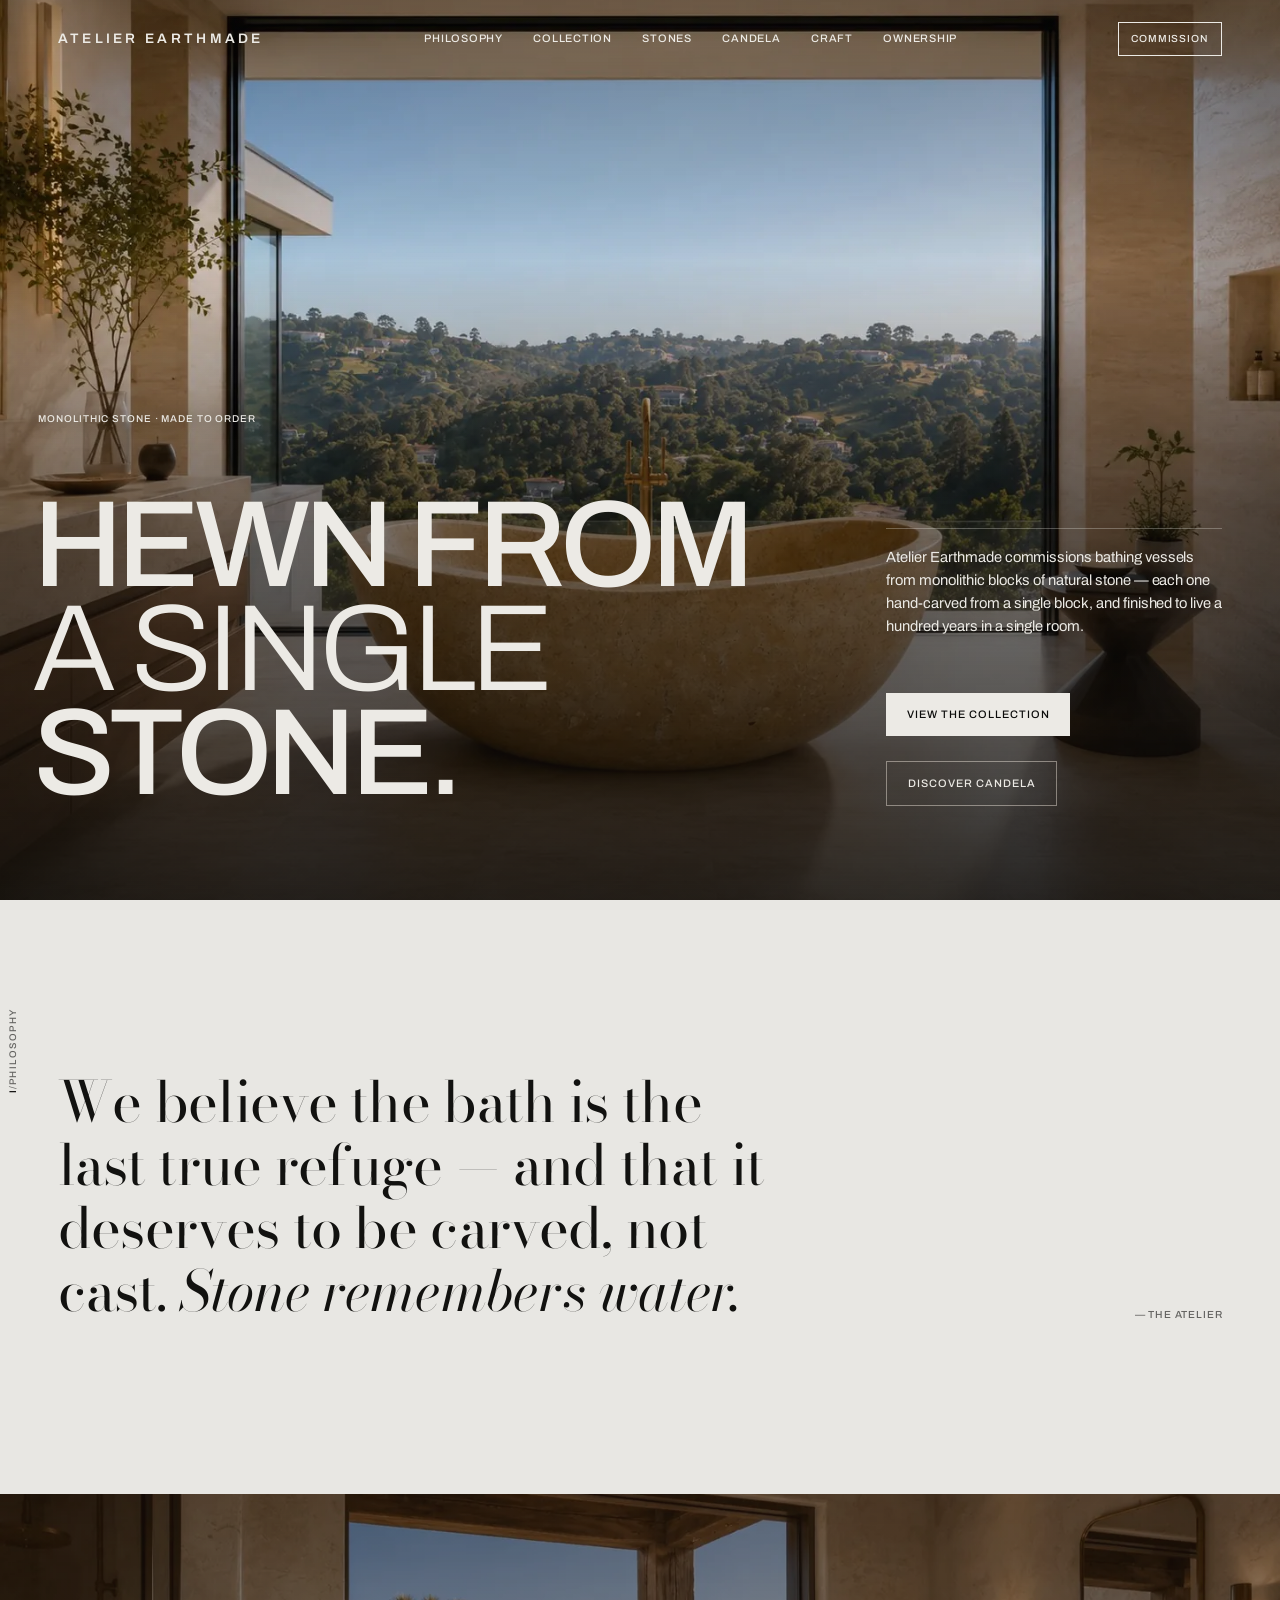
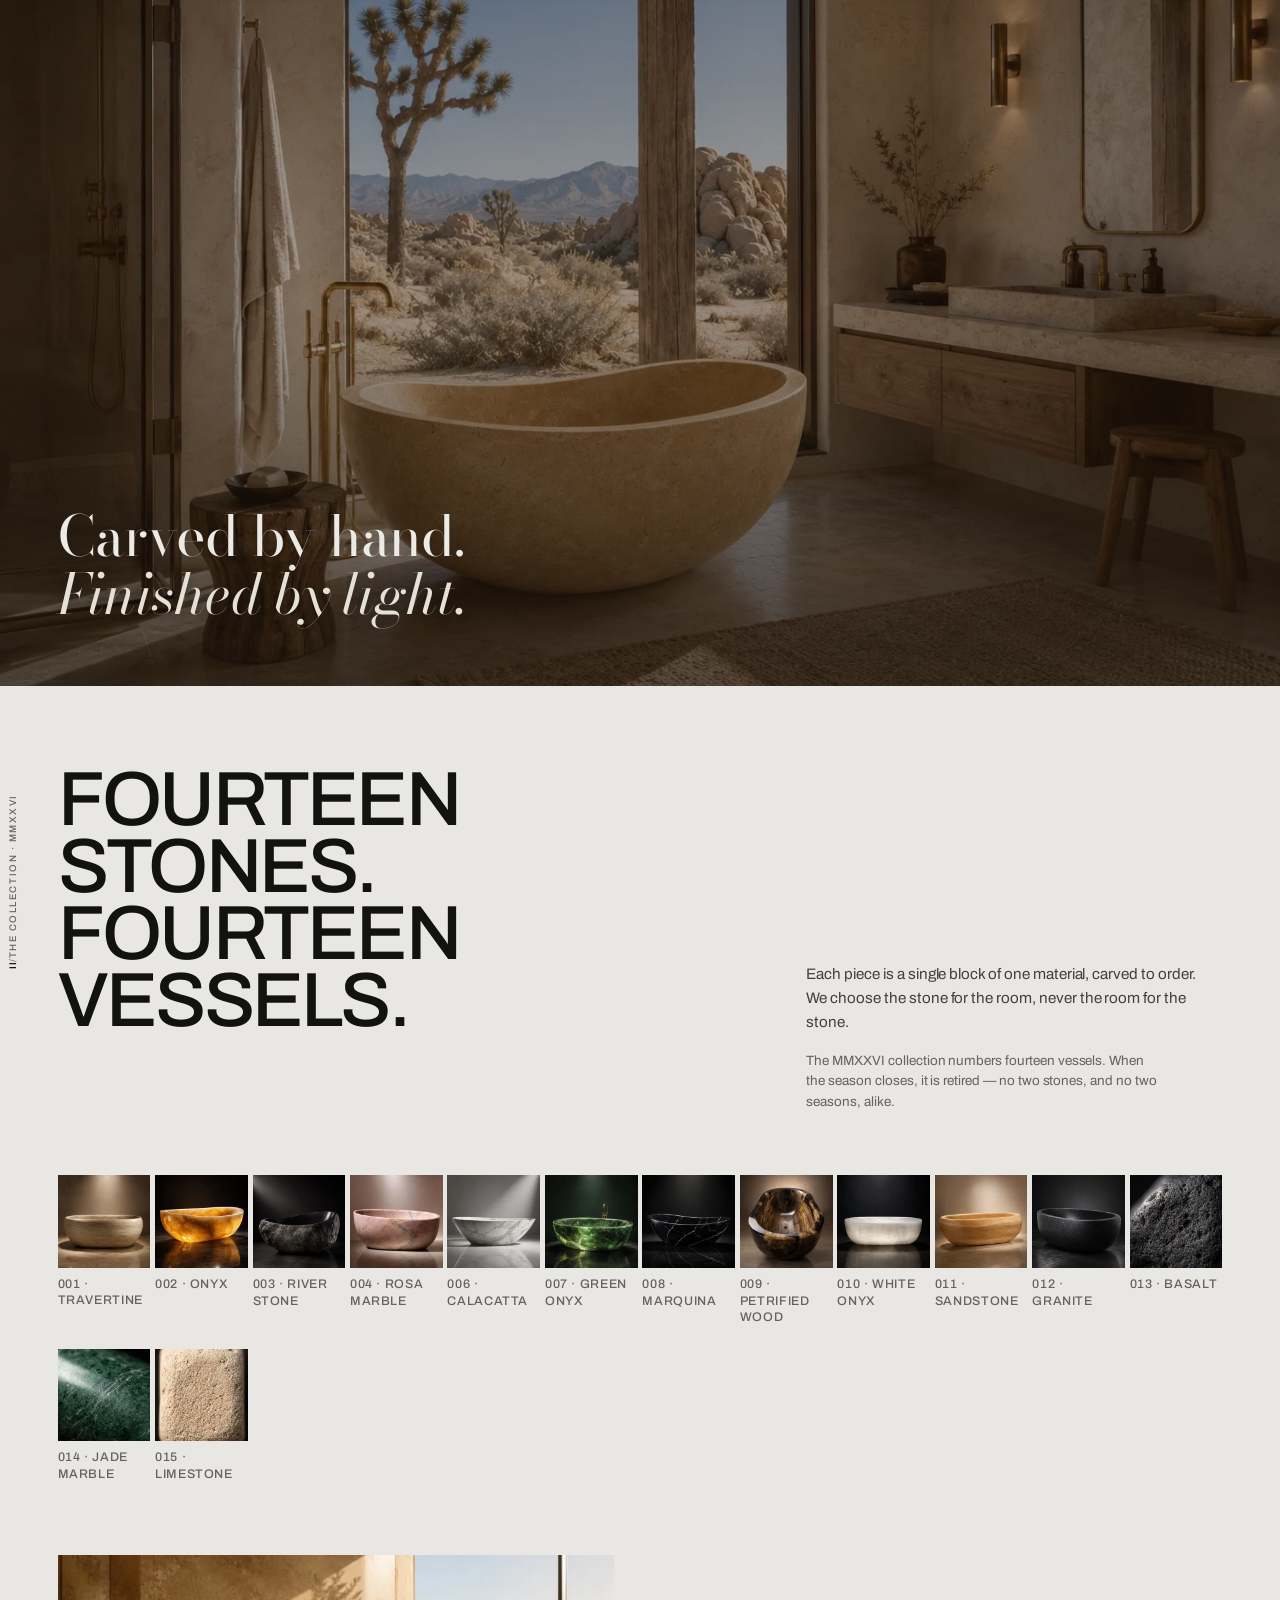
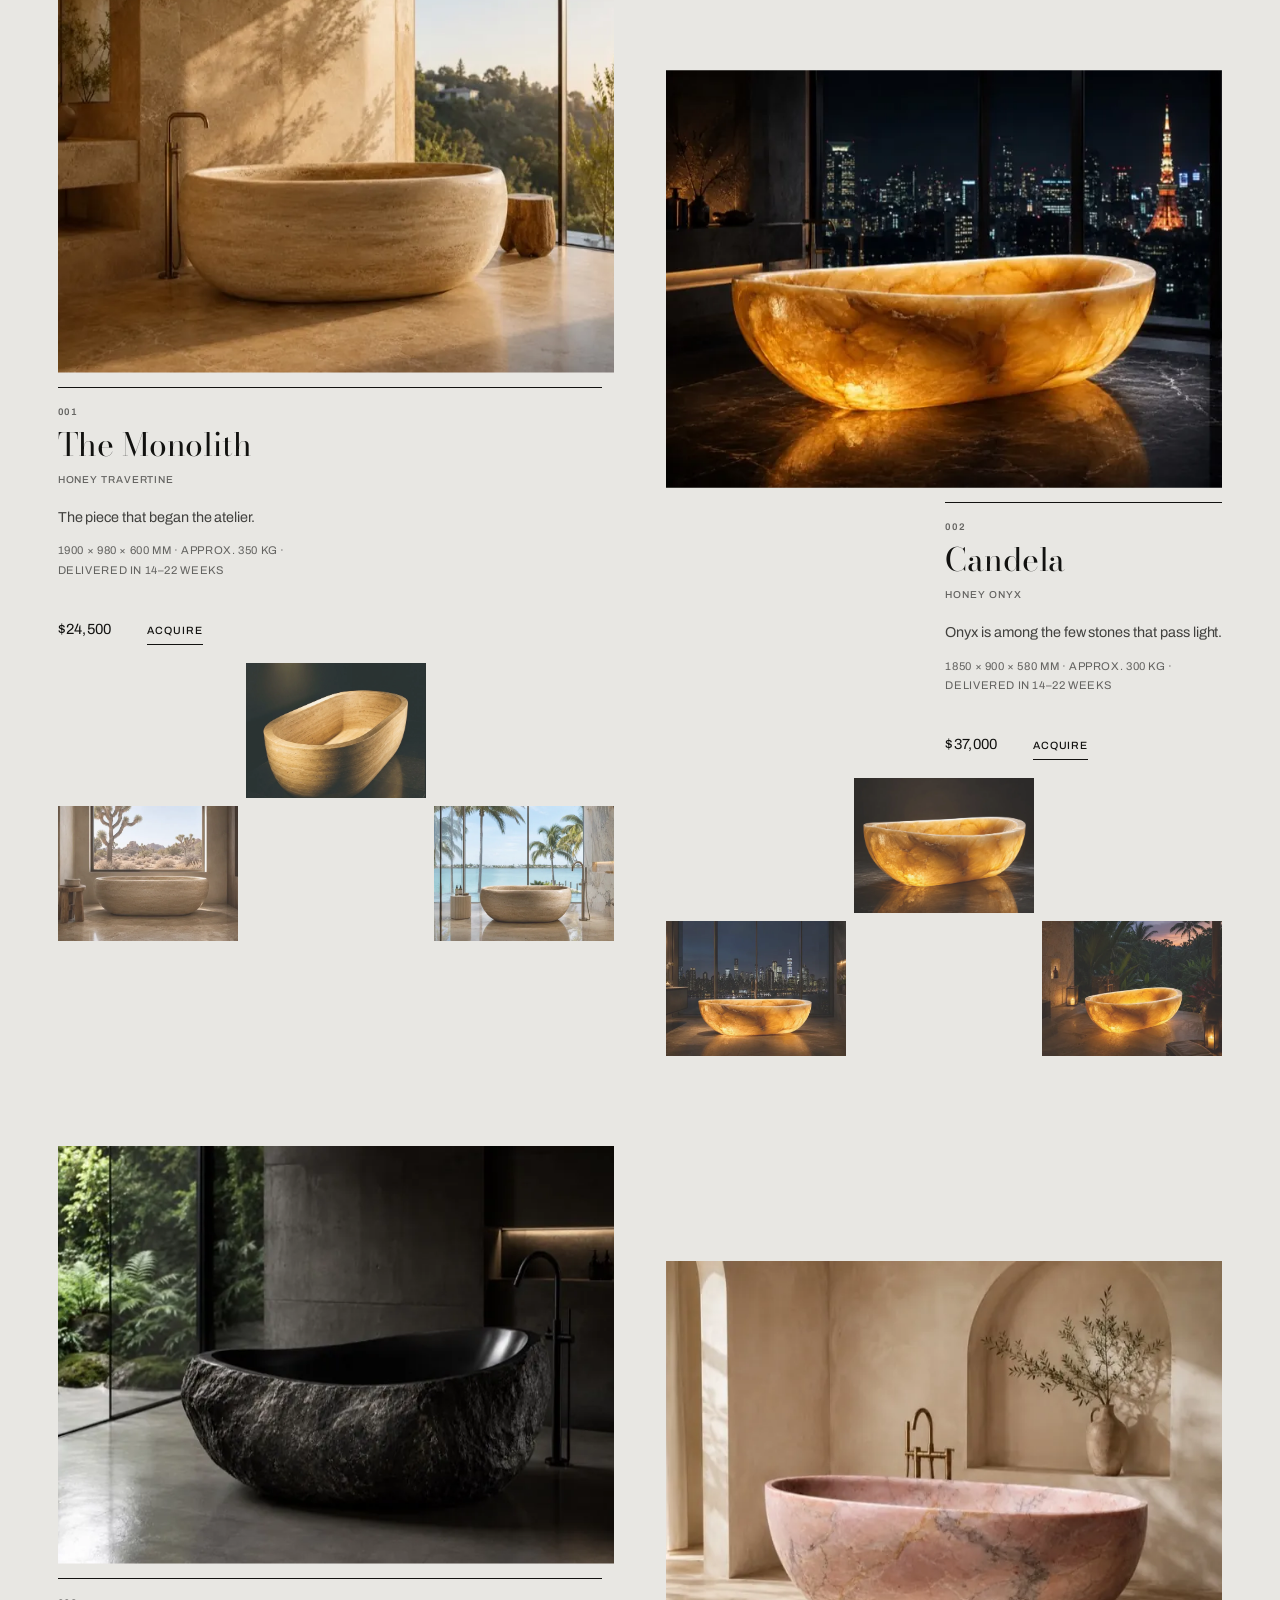
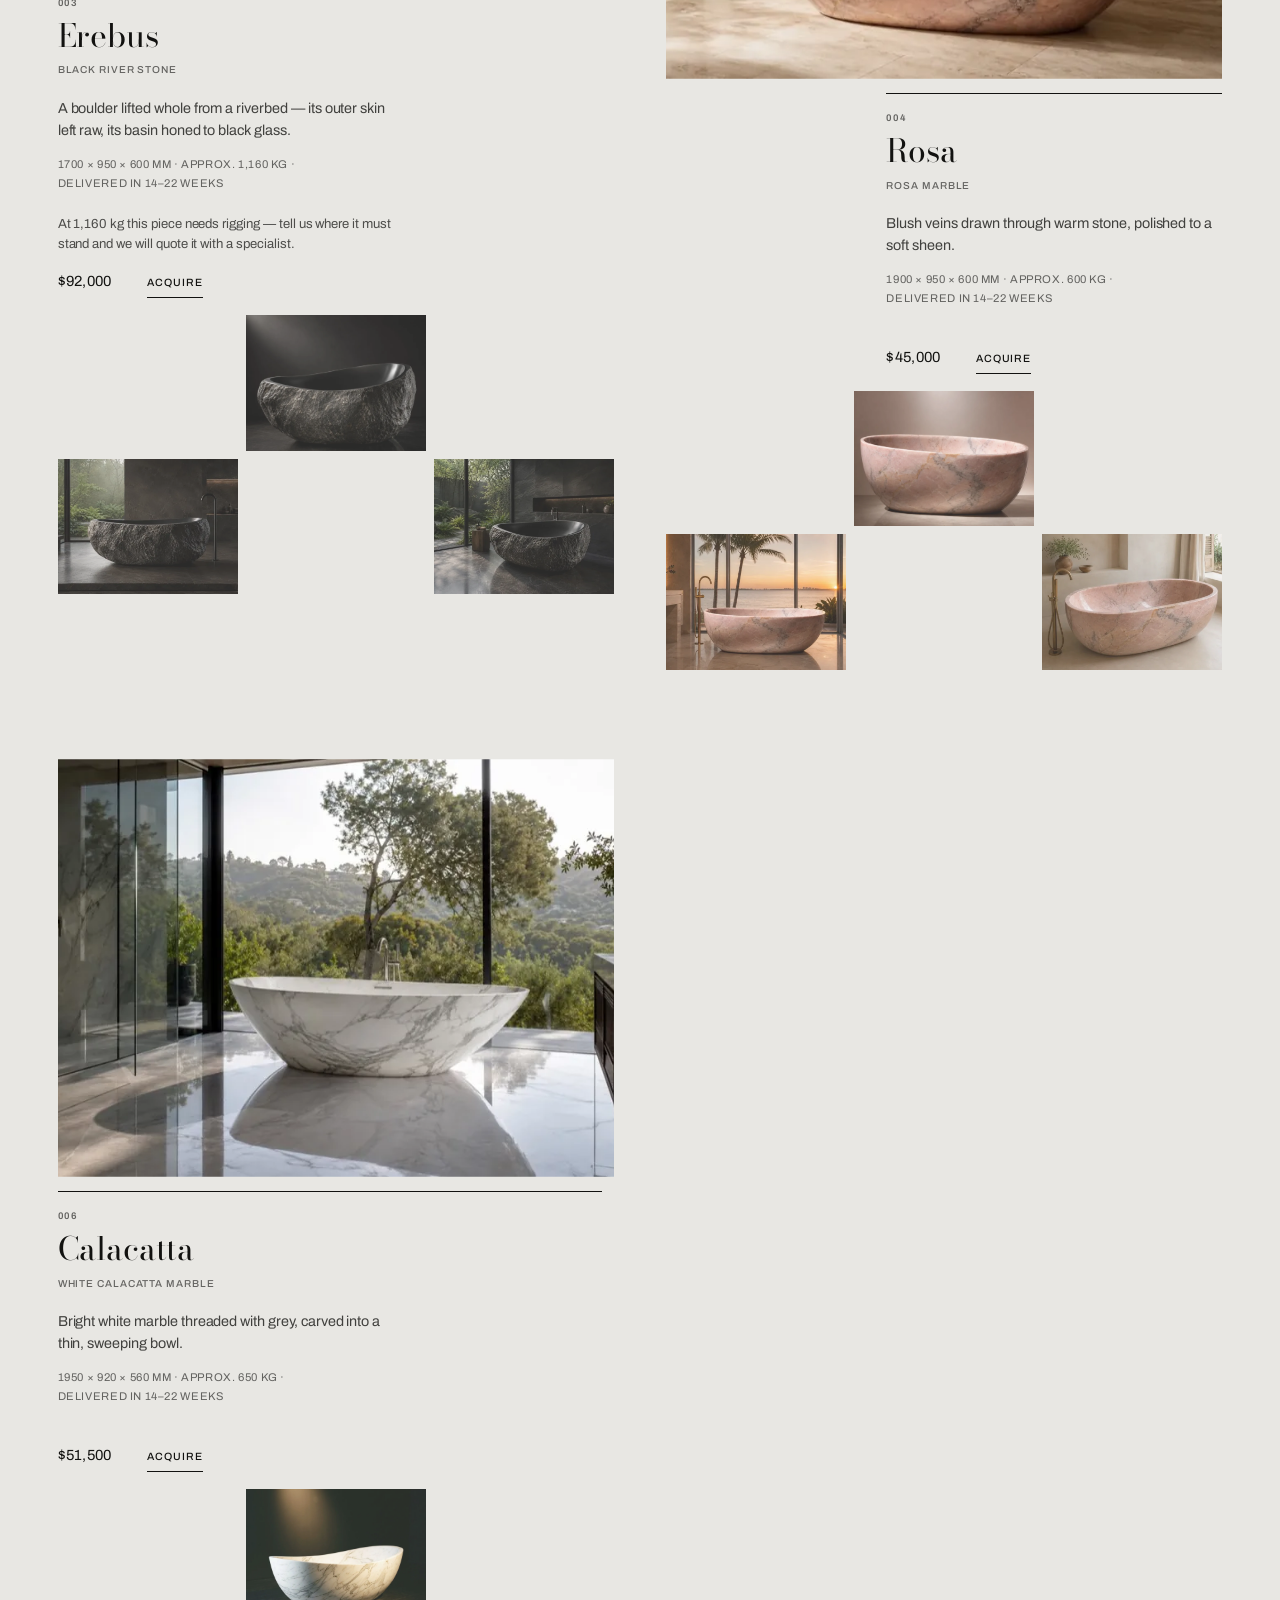
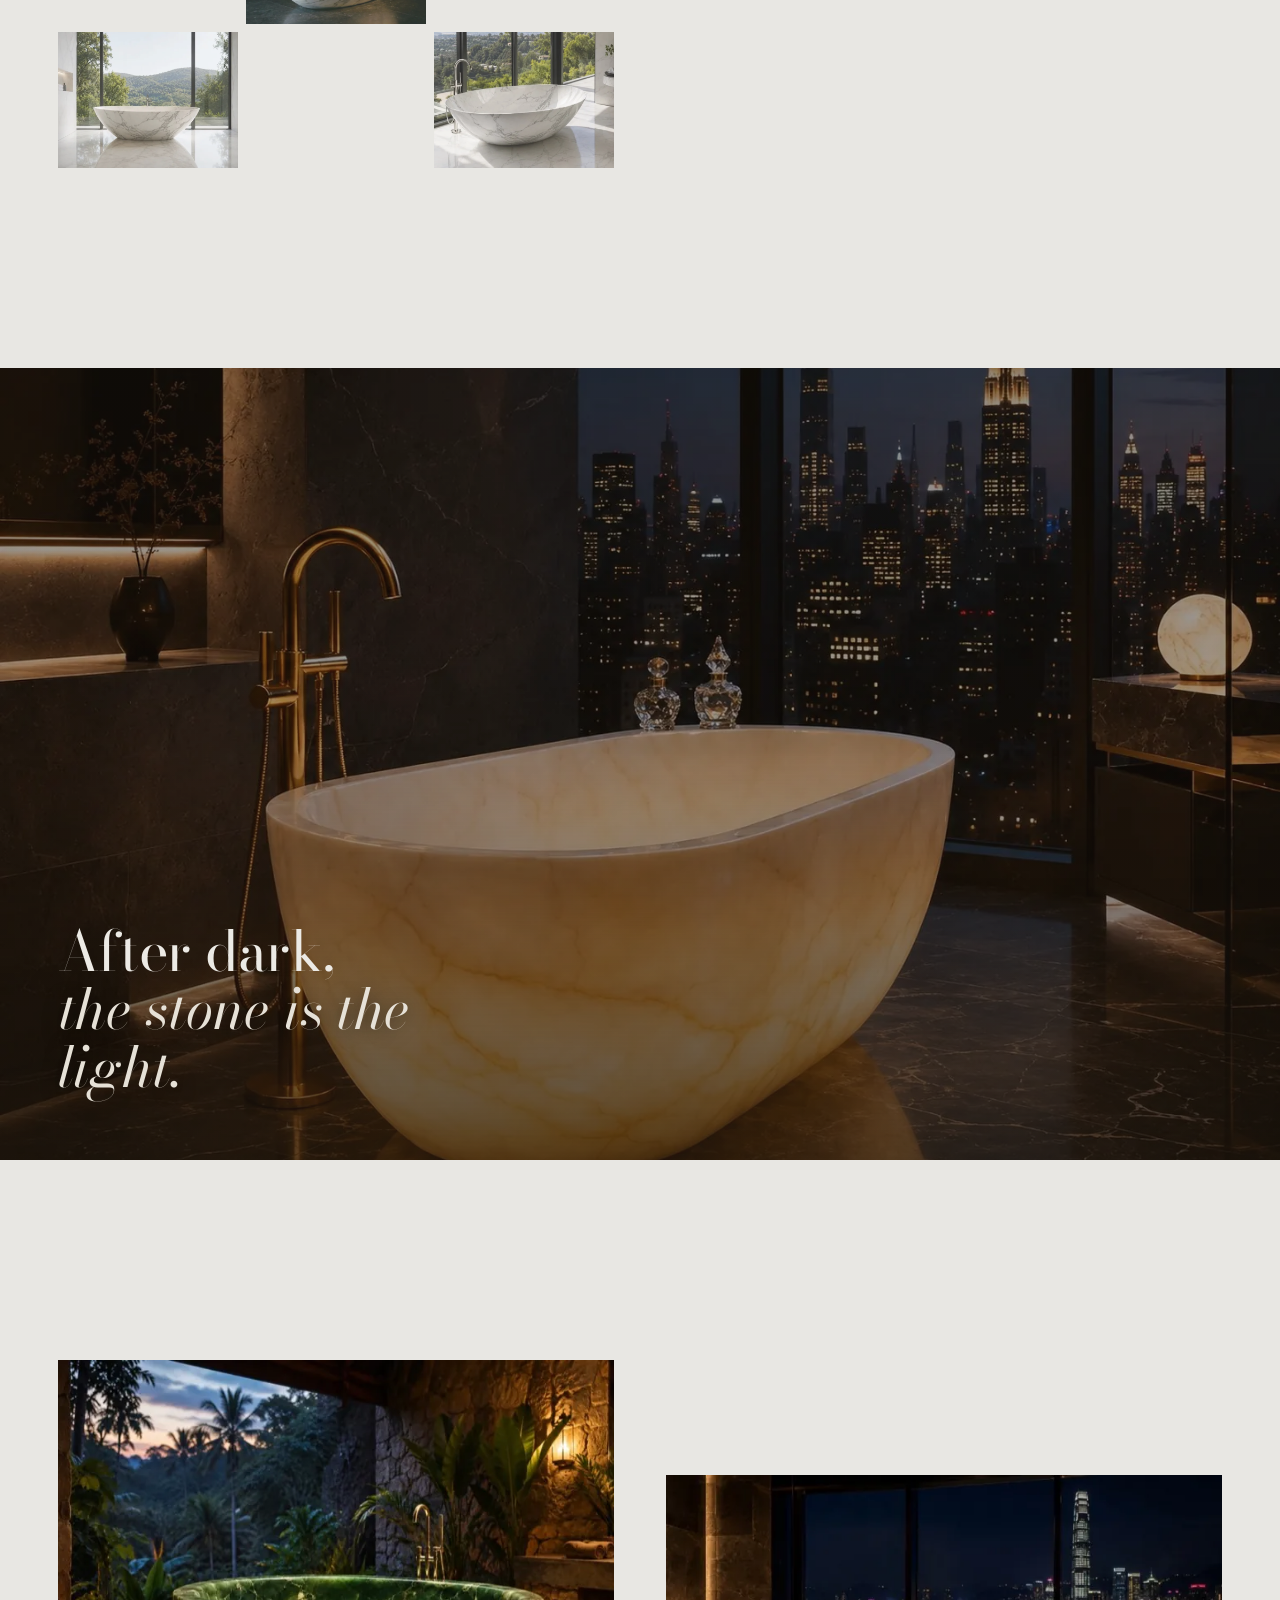
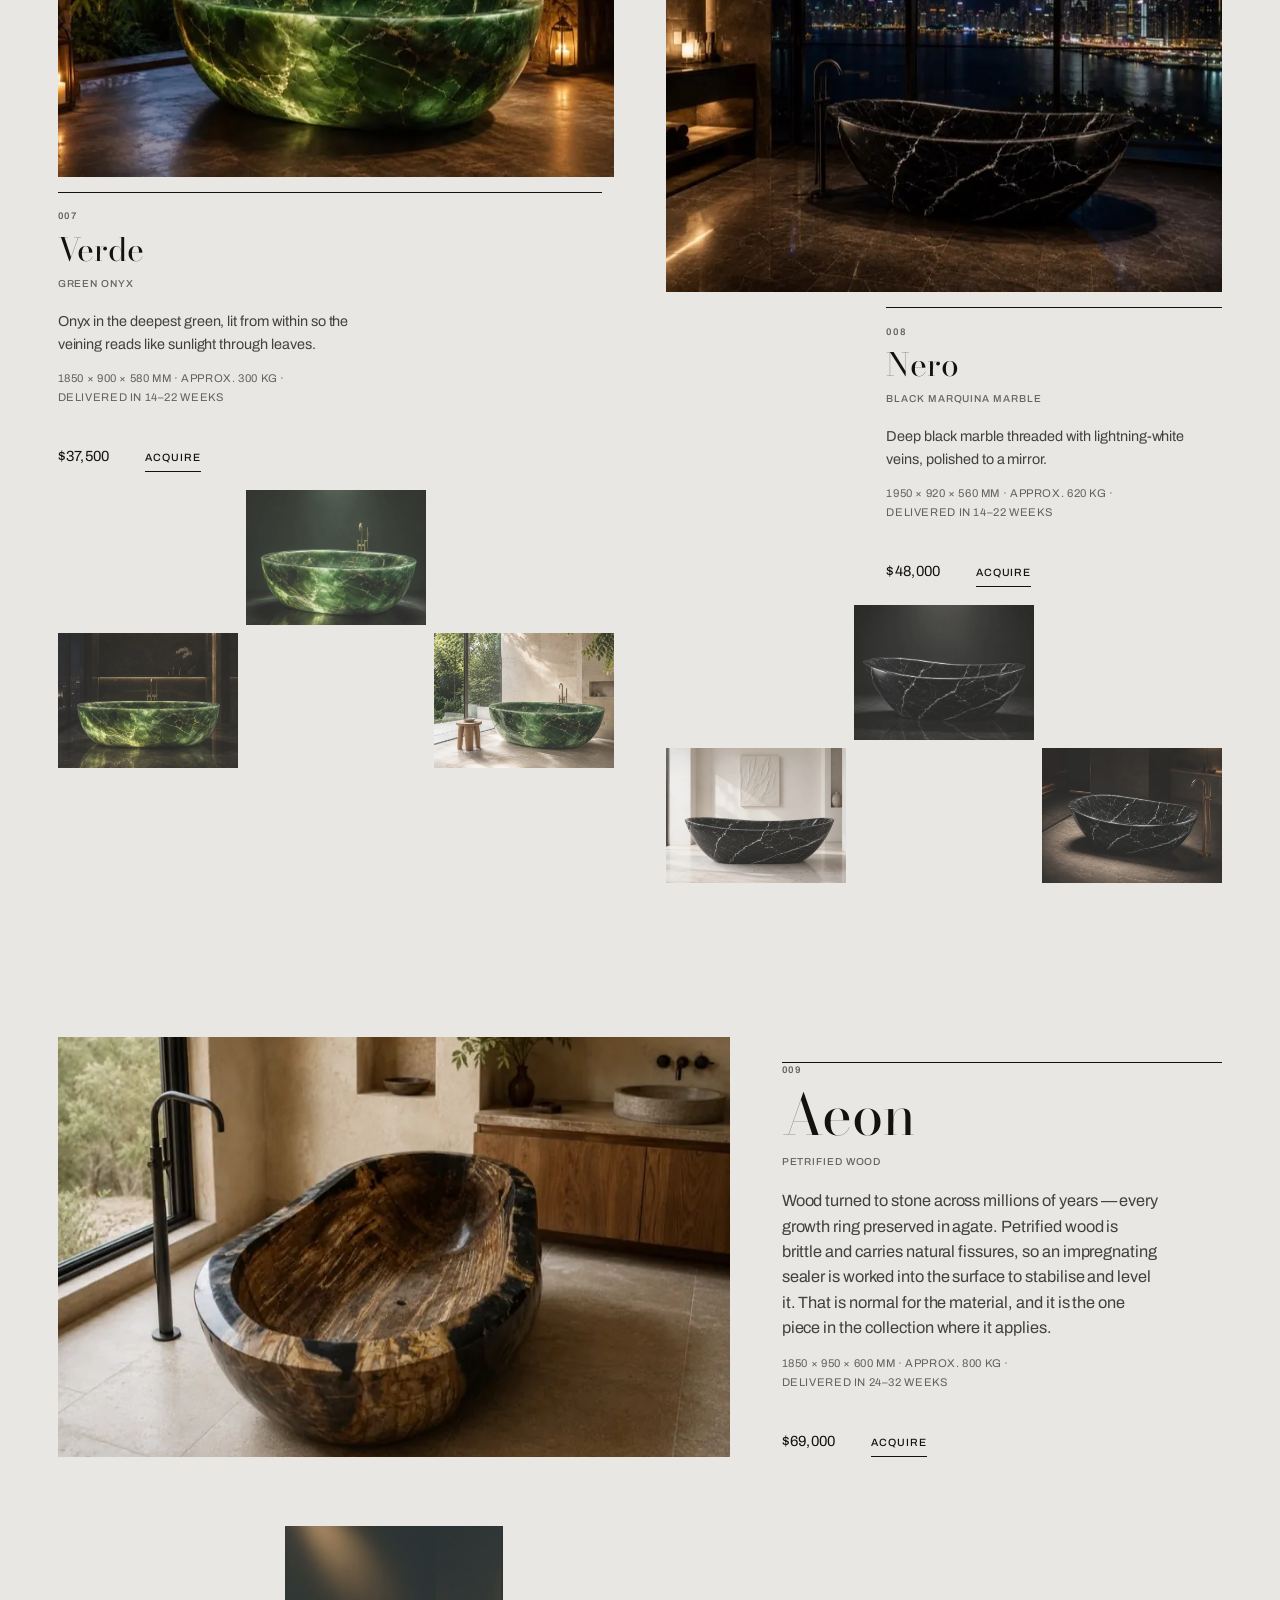
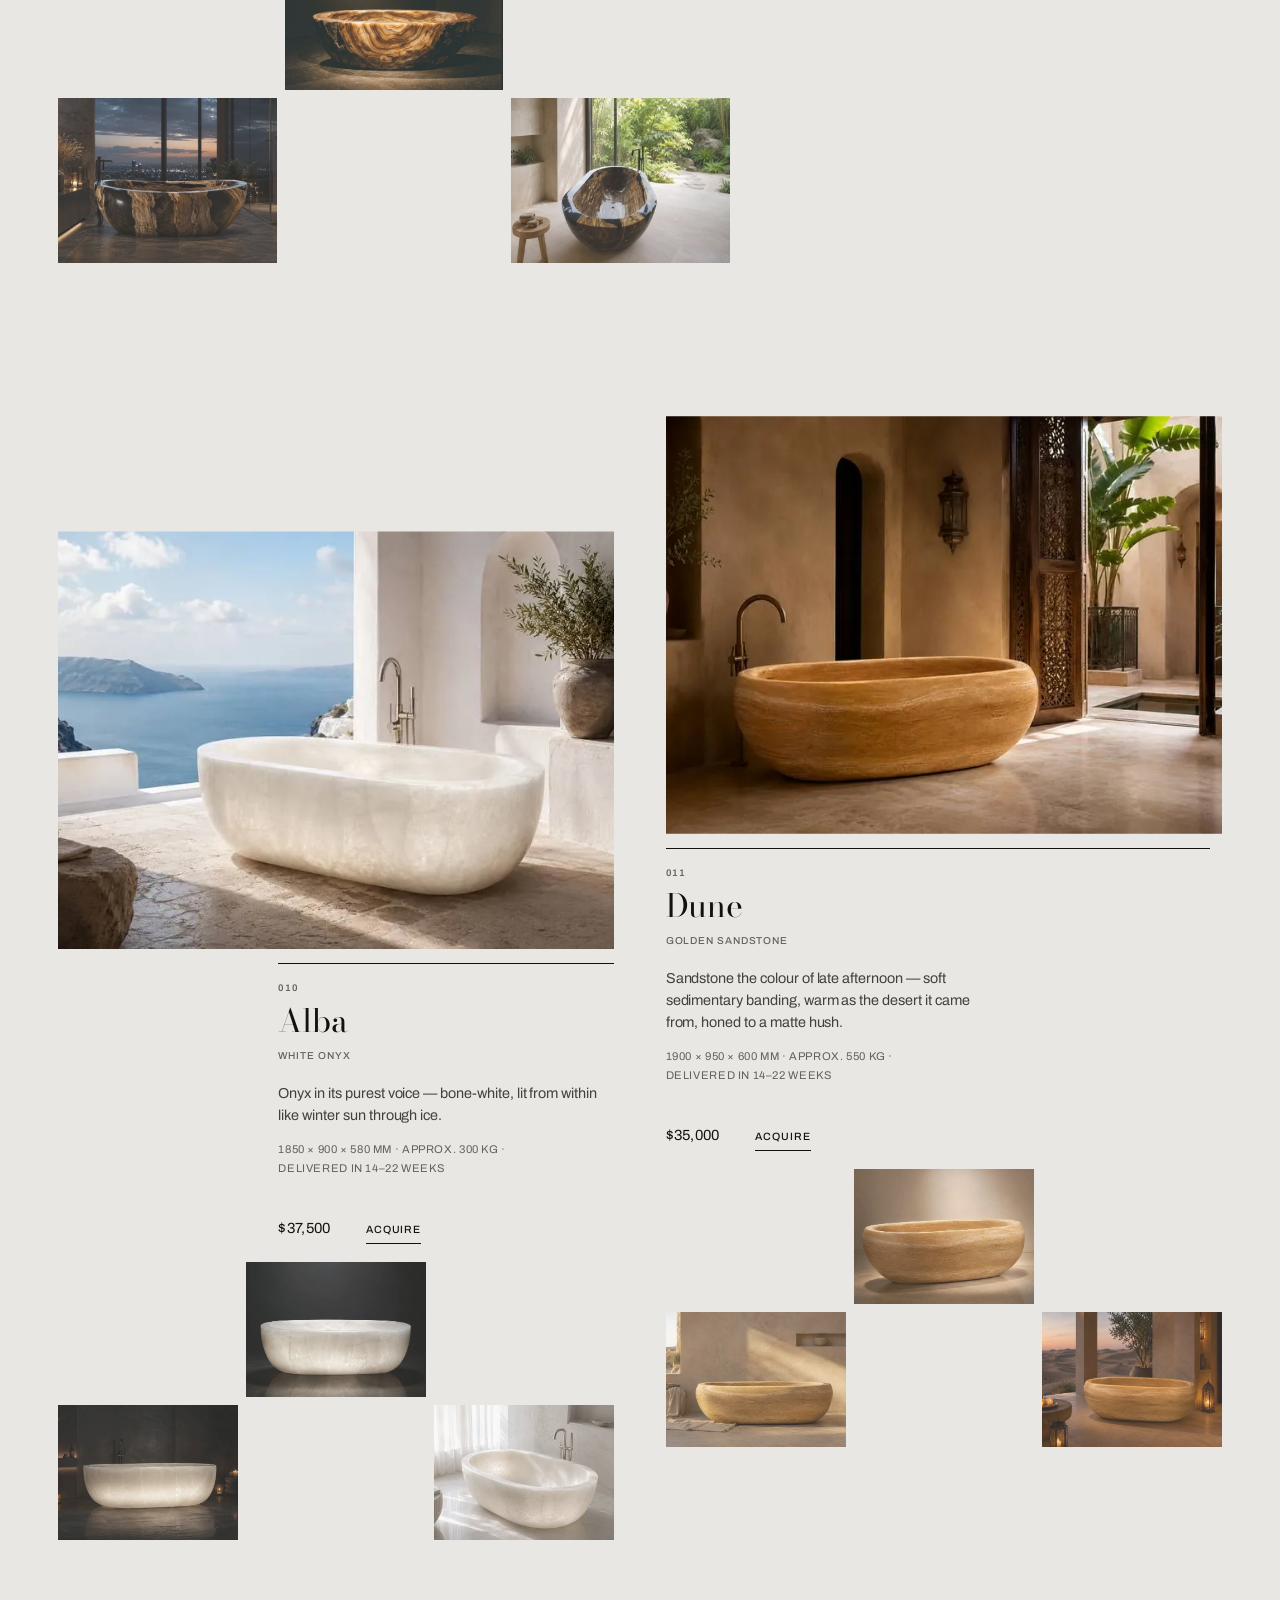
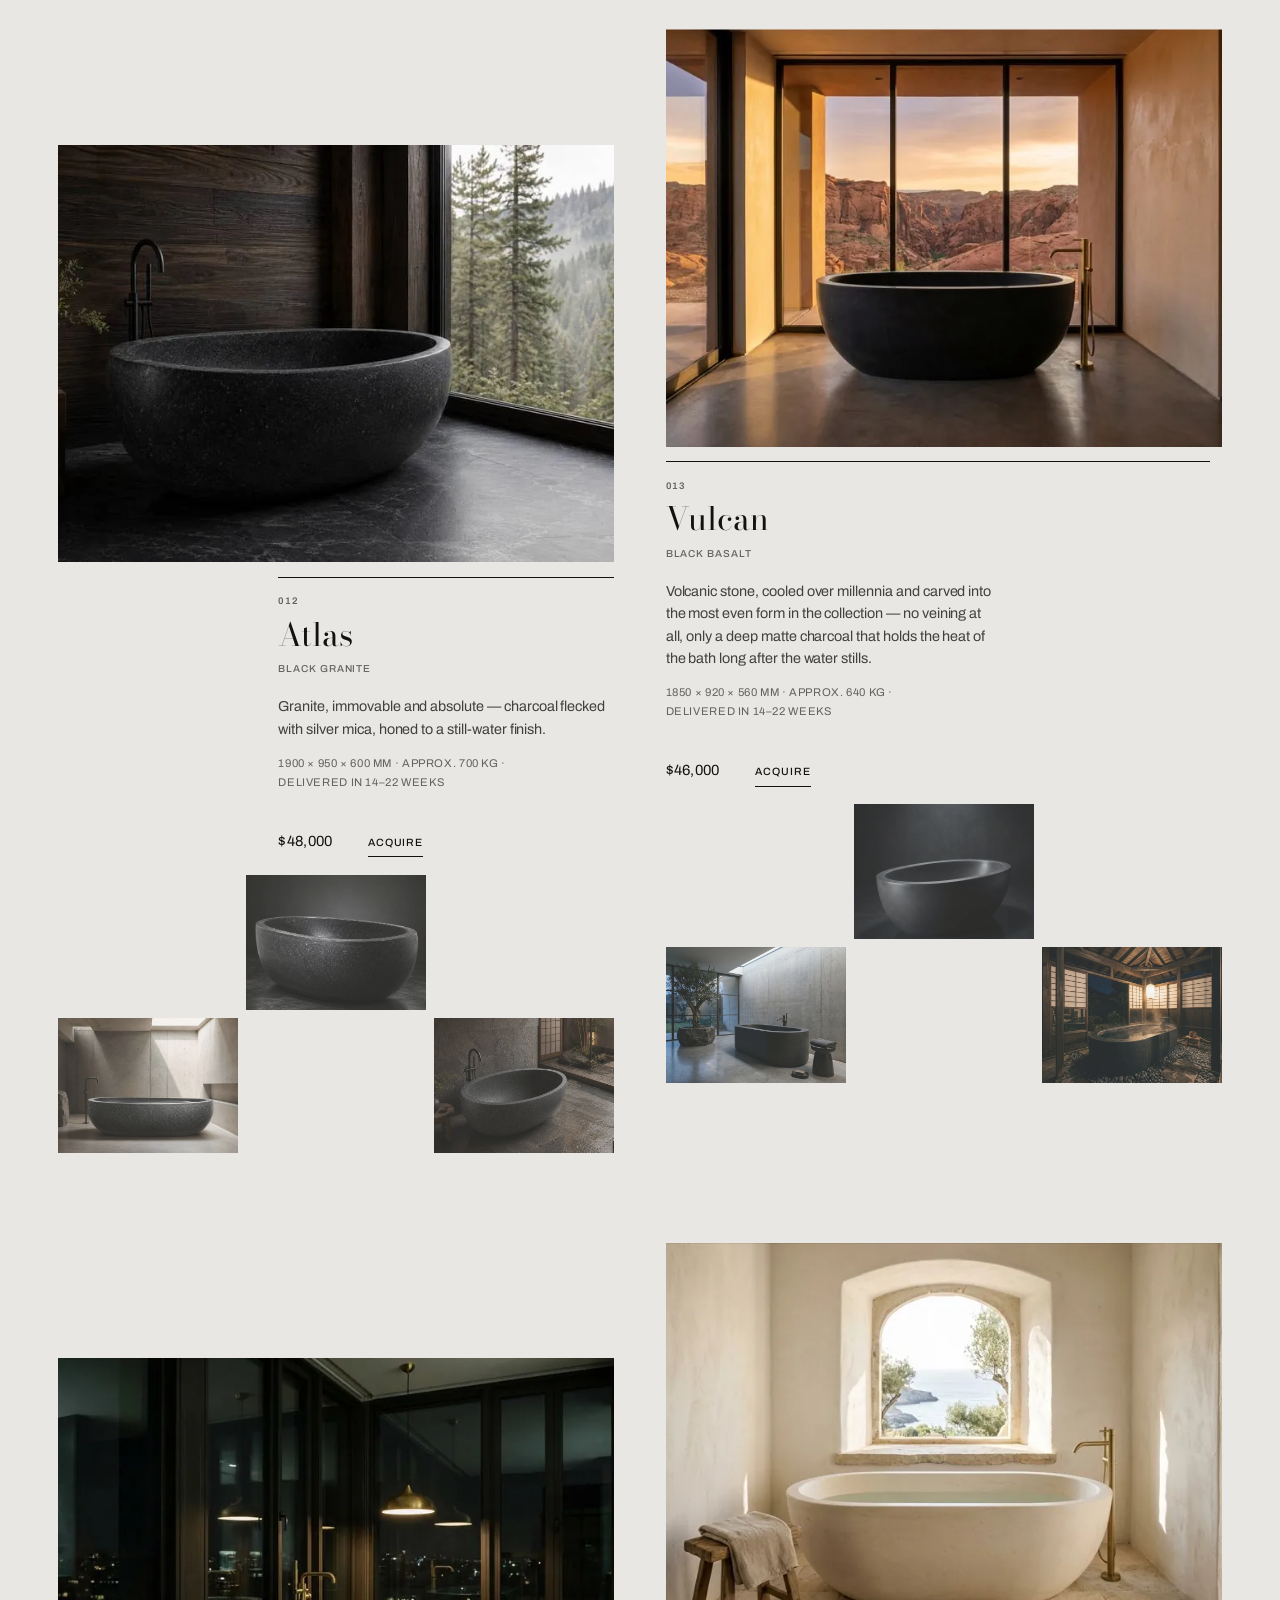
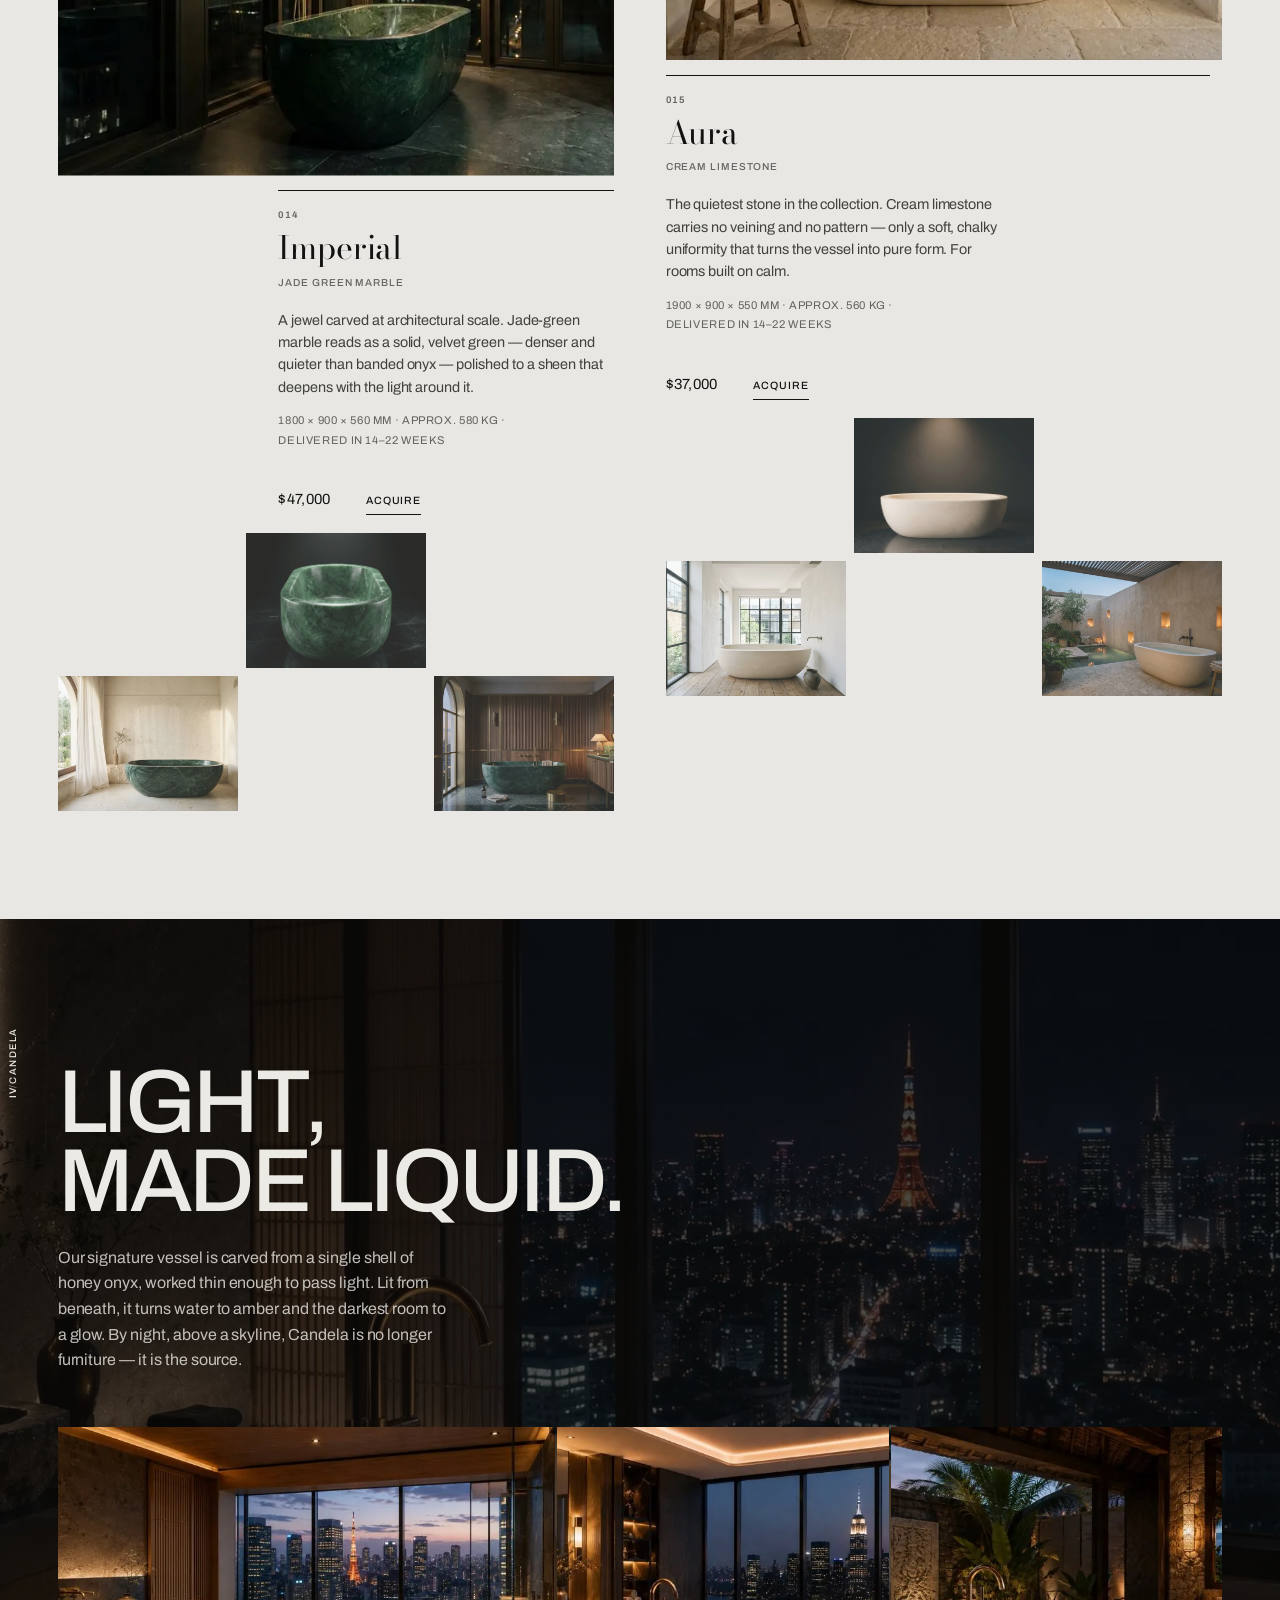
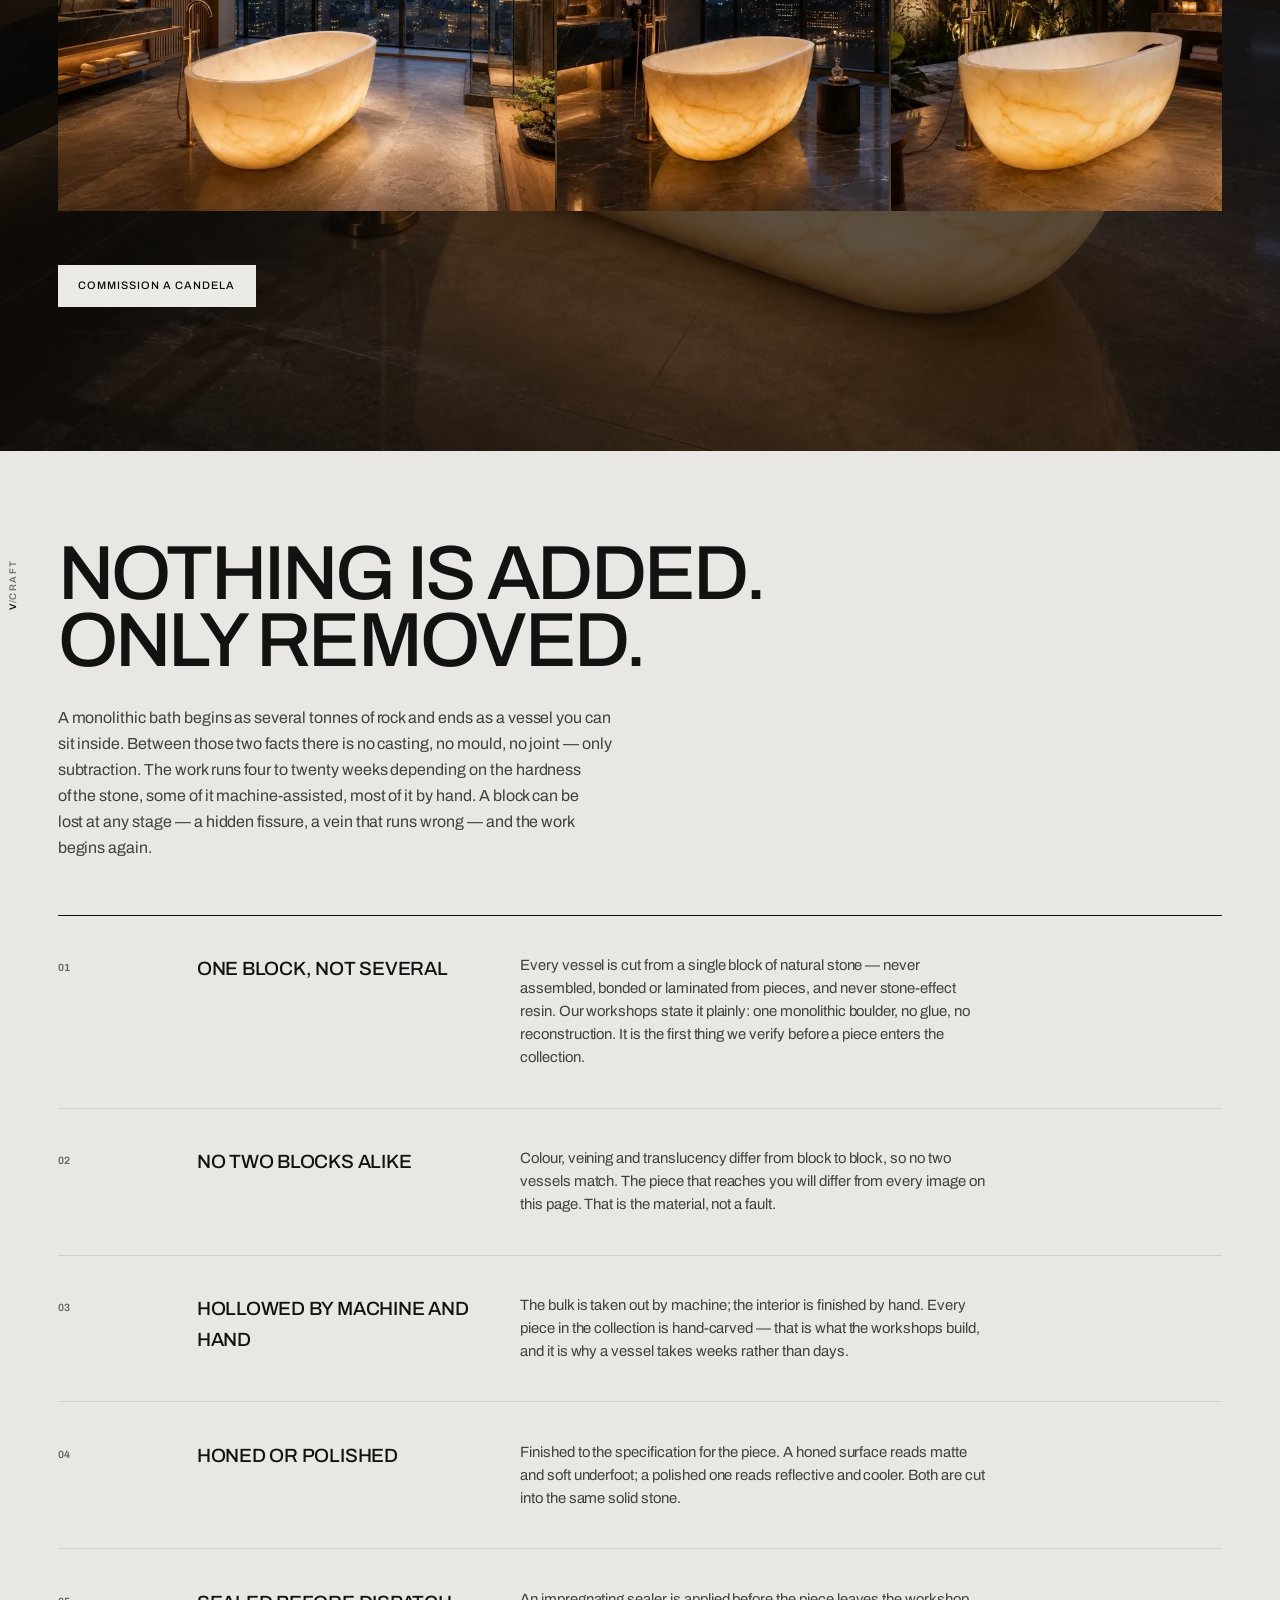
==== commit 012c310f: "fix: remove showroom implication, mark city renders as visualisation, de-duplicate superlative - 'Lo" ====
--- a/site/index.html
+++ b/site/index.html
@@ -94,7 +94,7 @@
       <a href="#inquire"><span class="menu__idx">VII</span> Commission</a>
     </nav>
     <div class="menu__foot">
-      <span>Los Angeles · by appointment</span>
+      <span>Los Angeles · made to order</span>
       <span>the atelier</span>
     </div>
   </div>
@@ -338,7 +338,7 @@
           <span class="look__no">013</span>
           <h3 class="look__name">Vulcan</h3>
           <span class="look__mat">Black Basalt</span>
-          <p class="look__copy">Volcanic stone, cooled over millennia and carved into the calmest form in the collection &mdash; no veining at all, only a deep matte charcoal that holds the heat of the bath long after the water stills.</p>
+          <p class="look__copy">Volcanic stone, cooled over millennia and carved into the most even form in the collection &mdash; no veining at all, only a deep matte charcoal that holds the heat of the bath long after the water stills.</p>
           <p class="look__spec">1850 &times; 920 &times; 560 mm &middot; approx. 640&nbsp;kg &middot; delivered in 14&ndash;22 weeks</p>
           <div class="look__foot">
             <span class="look__price">$46,000</span>
@@ -396,15 +396,15 @@
         <div class="candela__cities reveal-stagger">
           <figure class="candela__city">
             <picture><source type="image/webp" srcset="assets/img/candela-tokyo-03-sm.webp 760w, assets/img/candela-tokyo-03.webp 1448w" sizes="(max-width: 700px) 100vw, 34vw"/><img width="760" height="570" class="js-lb" src="assets/img/candela-tokyo-03-sm.jpg" data-full="assets/img/candela-tokyo-03.jpg" data-cap="Candela · Tokyo, visualisation" alt="Candela above Tokyo (visualisation)" srcset="assets/img/candela-tokyo-03-sm.jpg 760w, assets/img/candela-tokyo-03.jpg 1448w" sizes="(max-width: 700px) 100vw, 34vw" loading="lazy"/></picture>
-            <figcaption>Tokyo</figcaption>
+            <figcaption>Tokyo · visualisation</figcaption>
           </figure>
           <figure class="candela__city">
             <picture><source type="image/webp" srcset="assets/img/candela-ny-03-sm.webp 760w, assets/img/candela-ny-03.webp 1448w" sizes="(max-width: 700px) 100vw, 34vw"/><img width="760" height="570" class="js-lb" src="assets/img/candela-ny-03-sm.jpg" data-full="assets/img/candela-ny-03.jpg" data-cap="Candela · New York, visualisation" alt="Candela above New York (visualisation)" srcset="assets/img/candela-ny-03-sm.jpg 760w, assets/img/candela-ny-03.jpg 1448w" sizes="(max-width: 700px) 100vw, 34vw" loading="lazy"/></picture>
-            <figcaption>New York</figcaption>
+            <figcaption>New York · visualisation</figcaption>
           </figure>
           <figure class="candela__city">
             <picture><source type="image/webp" srcset="assets/img/candela-bali-02-sm.webp 760w, assets/img/candela-bali-02.webp 1448w" sizes="(max-width: 700px) 100vw, 34vw"/><img width="760" height="570" class="js-lb" src="assets/img/candela-bali-02-sm.jpg" data-full="assets/img/candela-bali-02.jpg" data-cap="Candela · Bali, visualisation" alt="Candela in Bali (visualisation)" srcset="assets/img/candela-bali-02-sm.jpg 760w, assets/img/candela-bali-02.jpg 1448w" sizes="(max-width: 700px) 100vw, 34vw" loading="lazy"/></picture>
-            <figcaption>Bali</figcaption>
+            <figcaption>Bali · visualisation</figcaption>
           </figure>
         </div>
         <a href="#inquire" class="btn btn--solid candela__cta"><span>Commission a Candela</span></a>
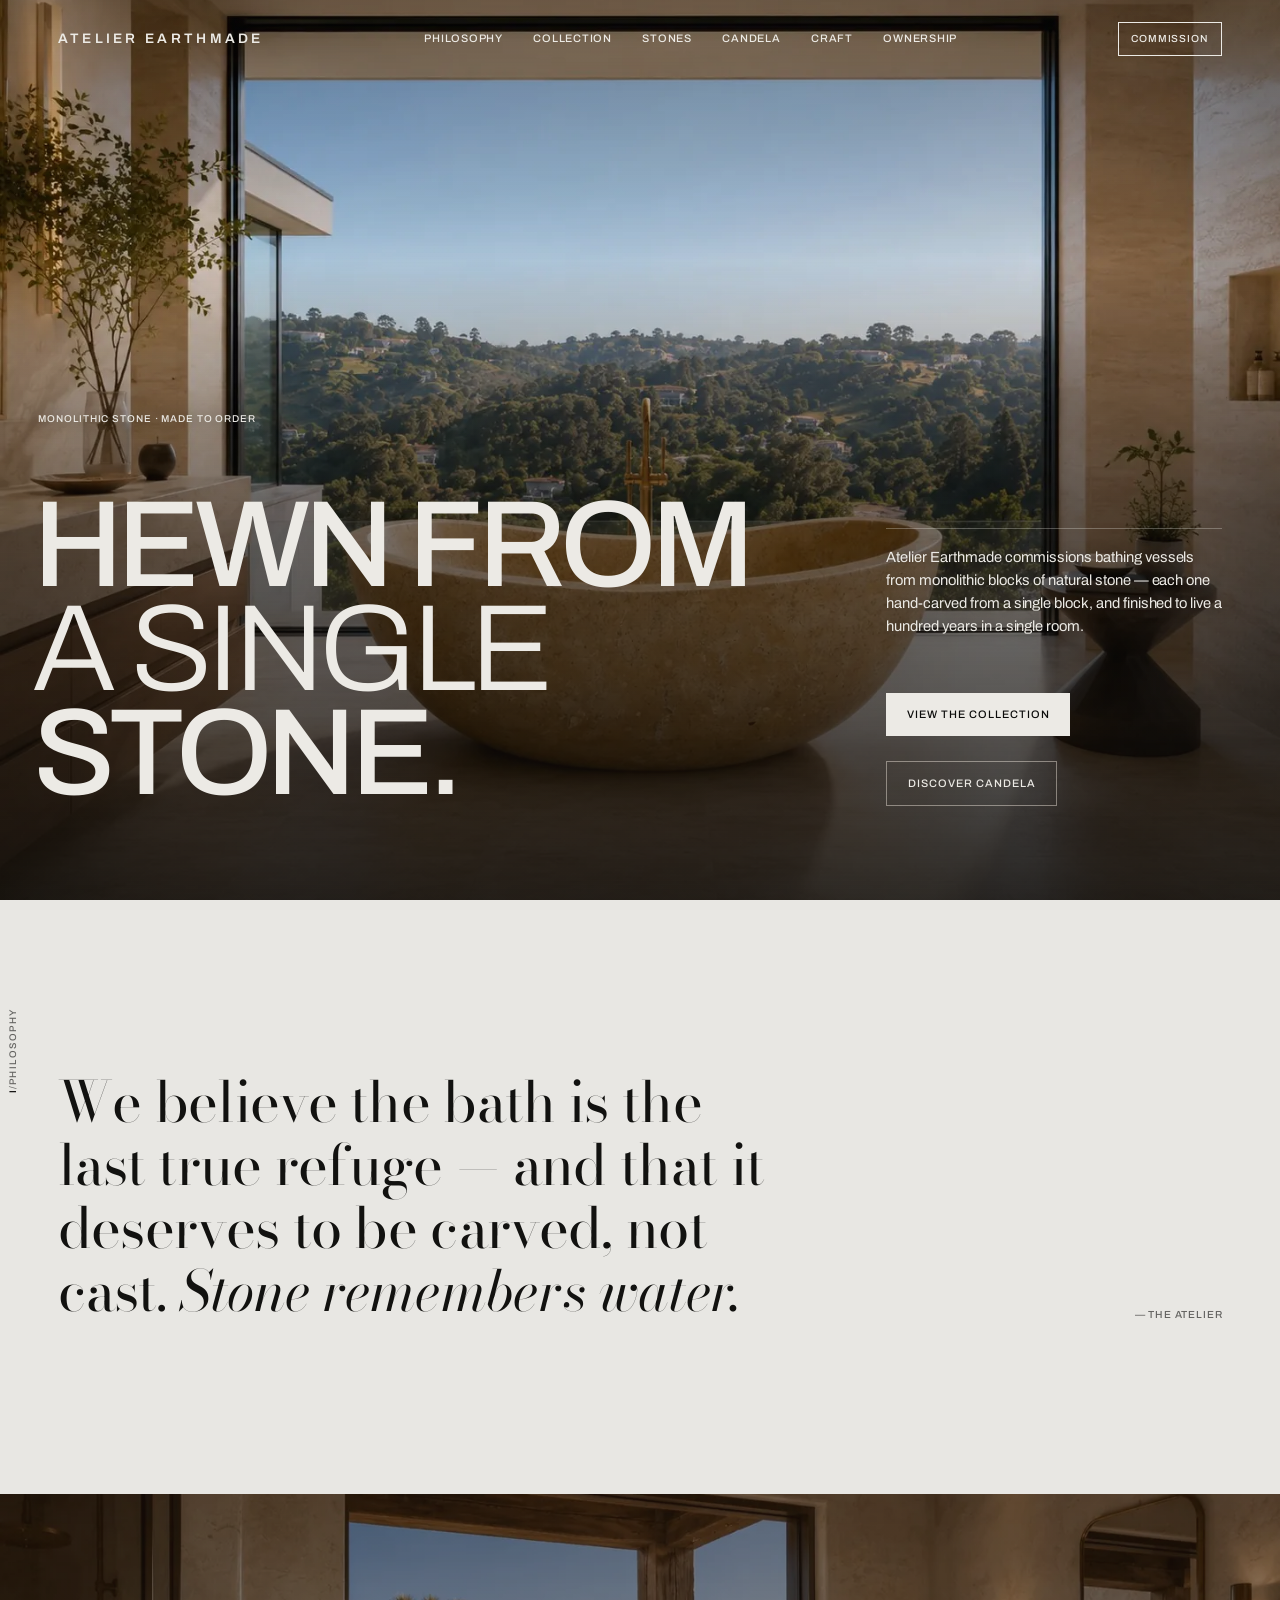
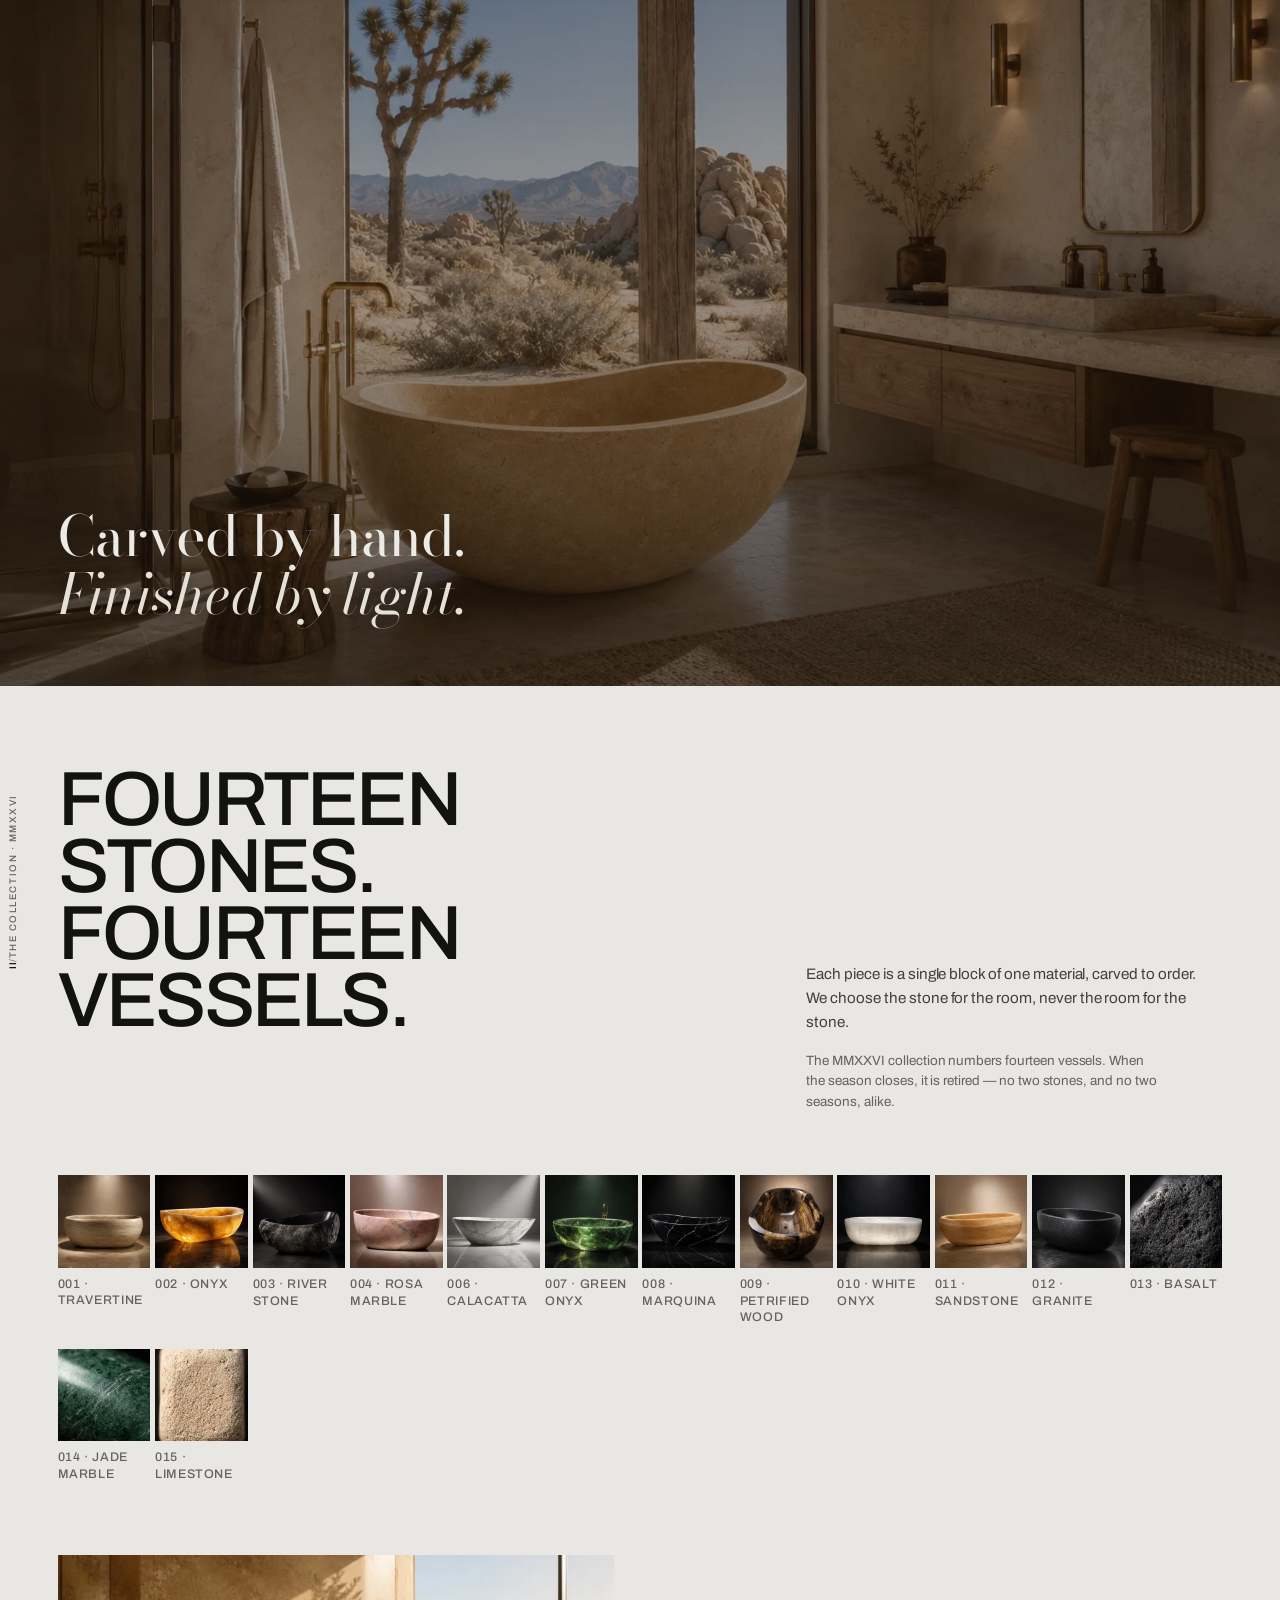
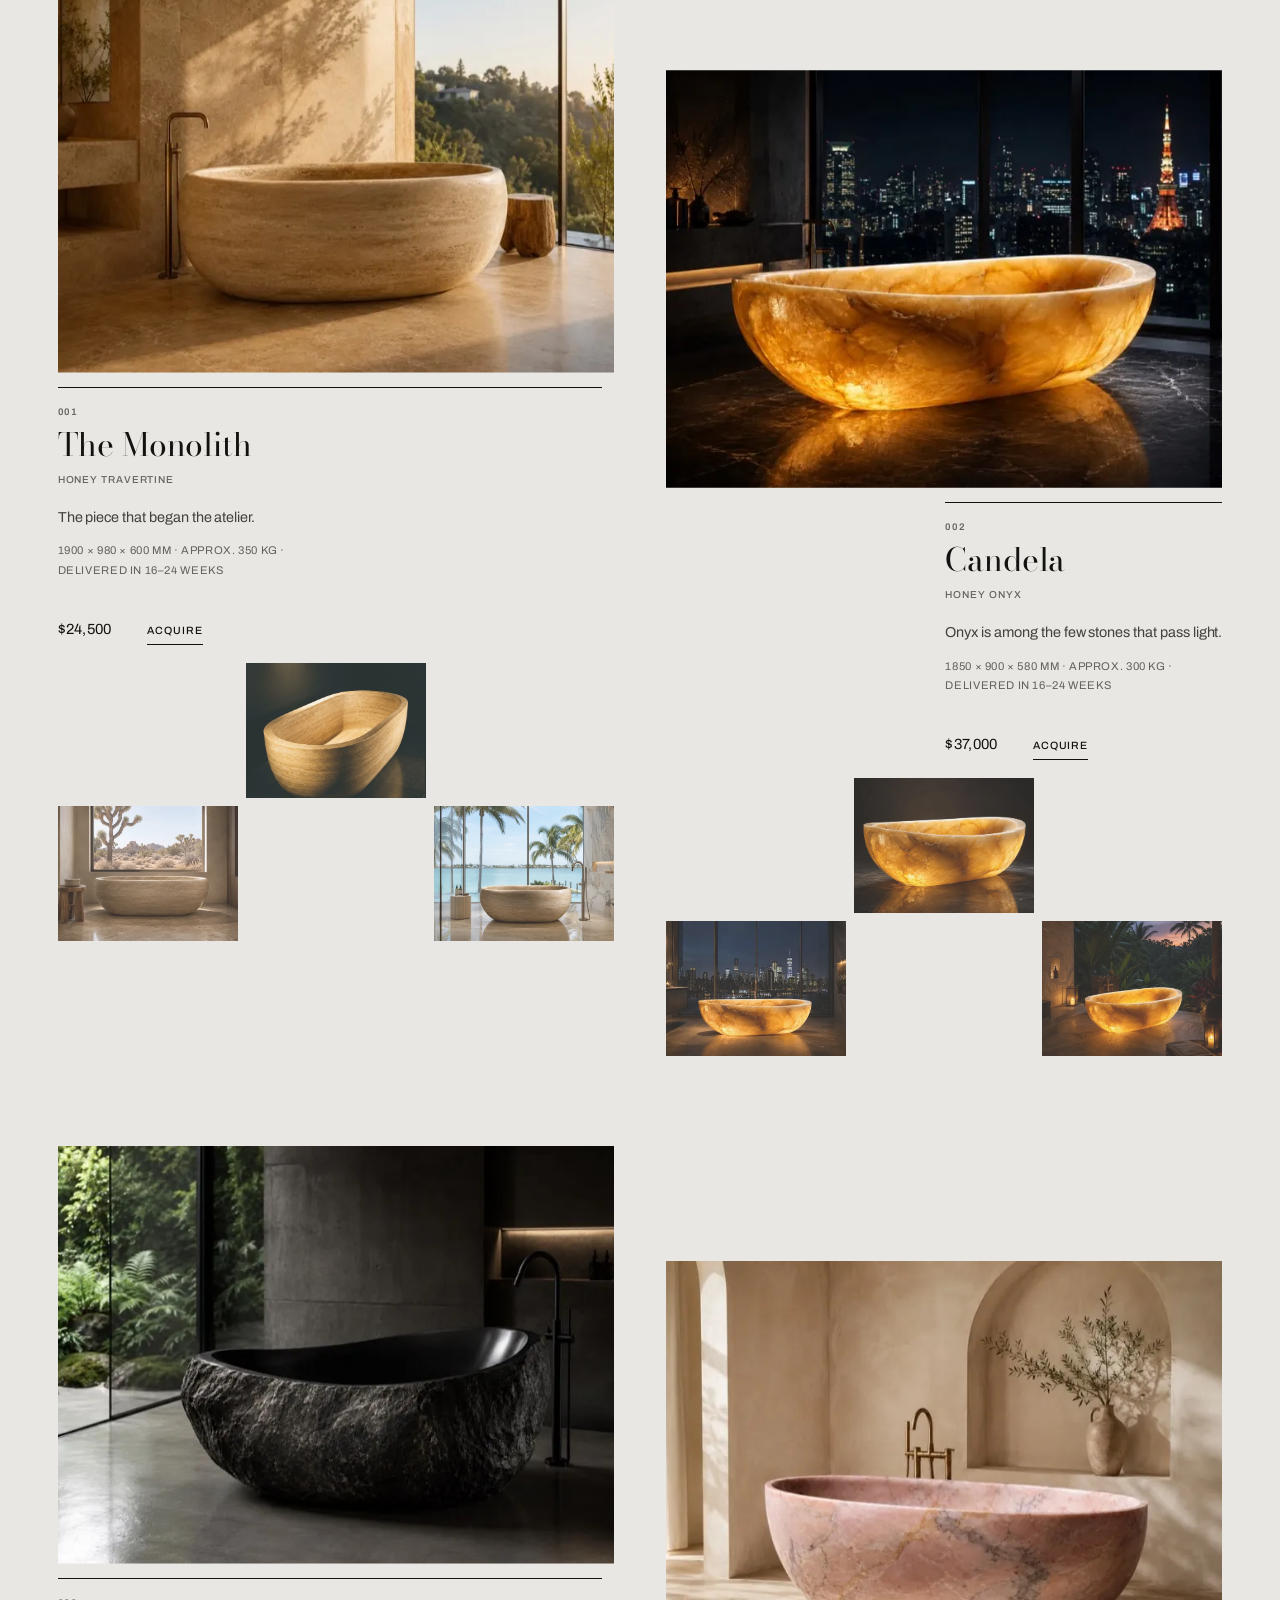
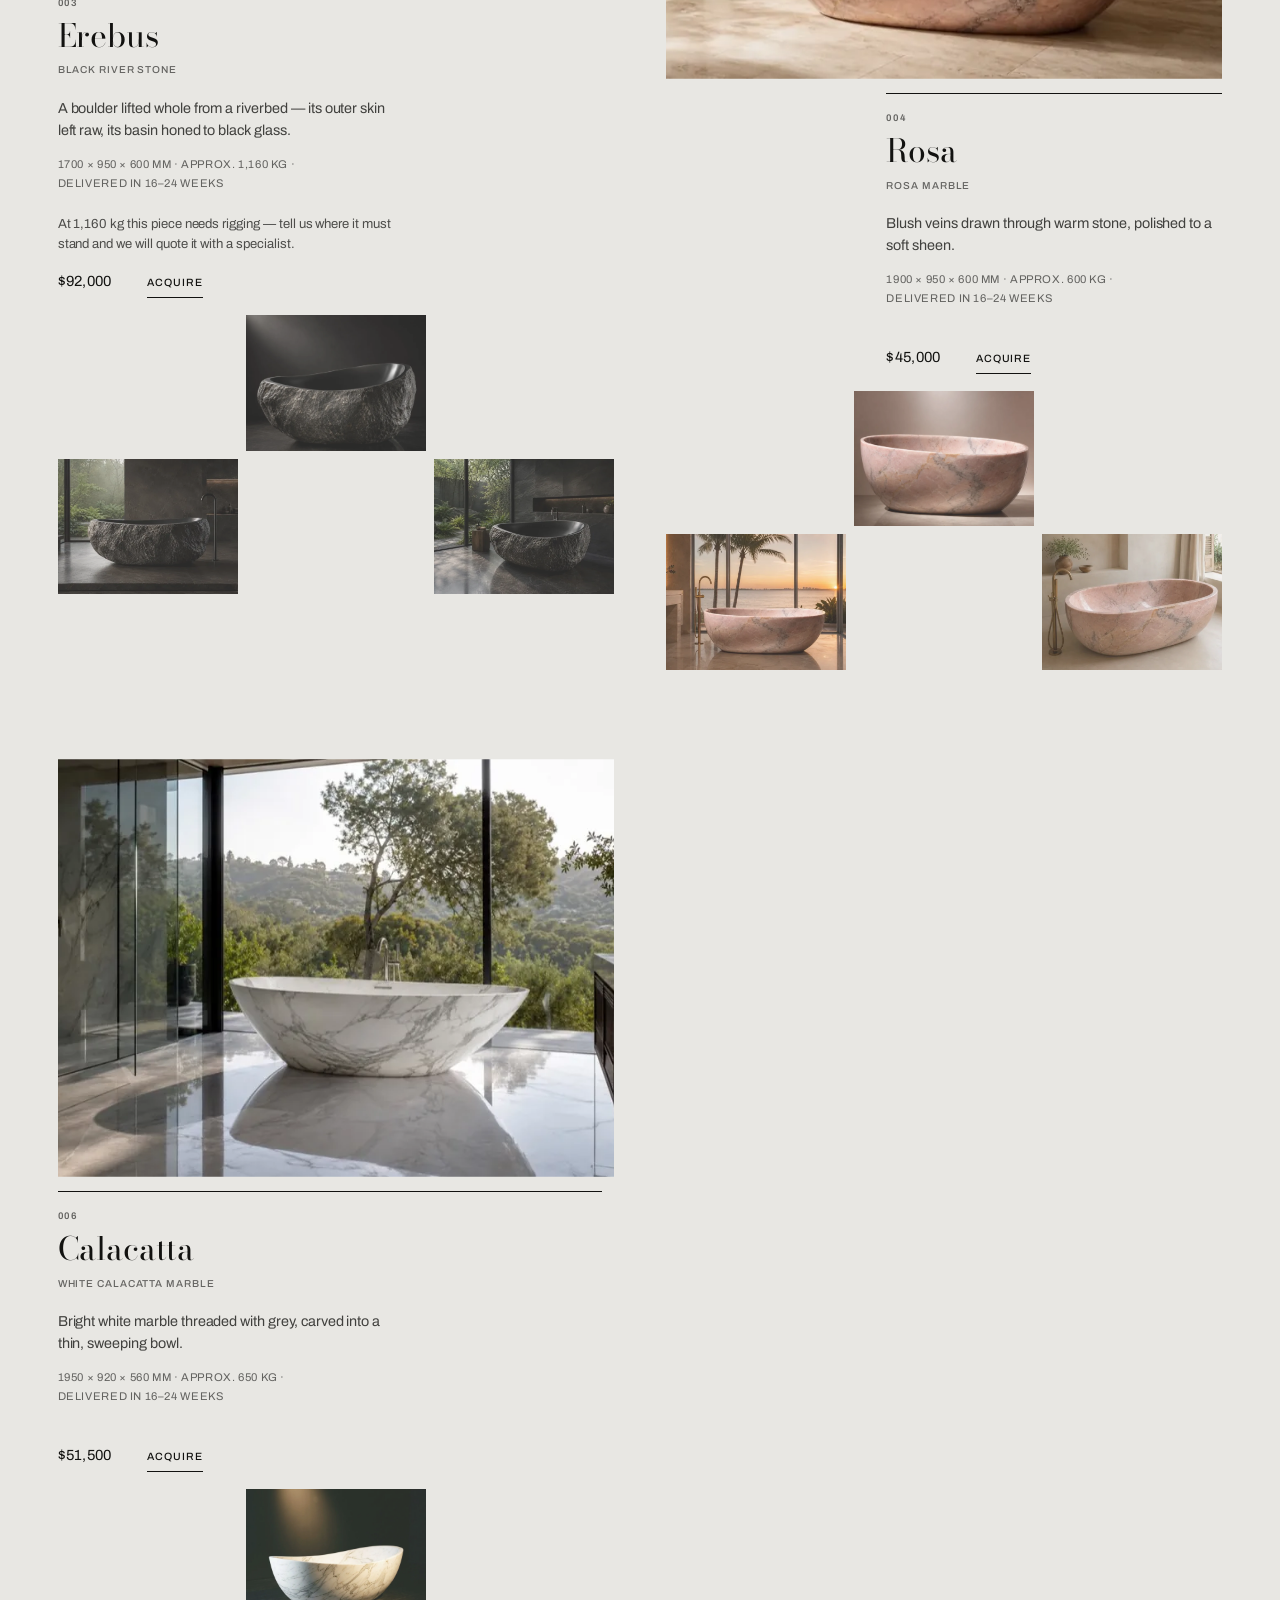
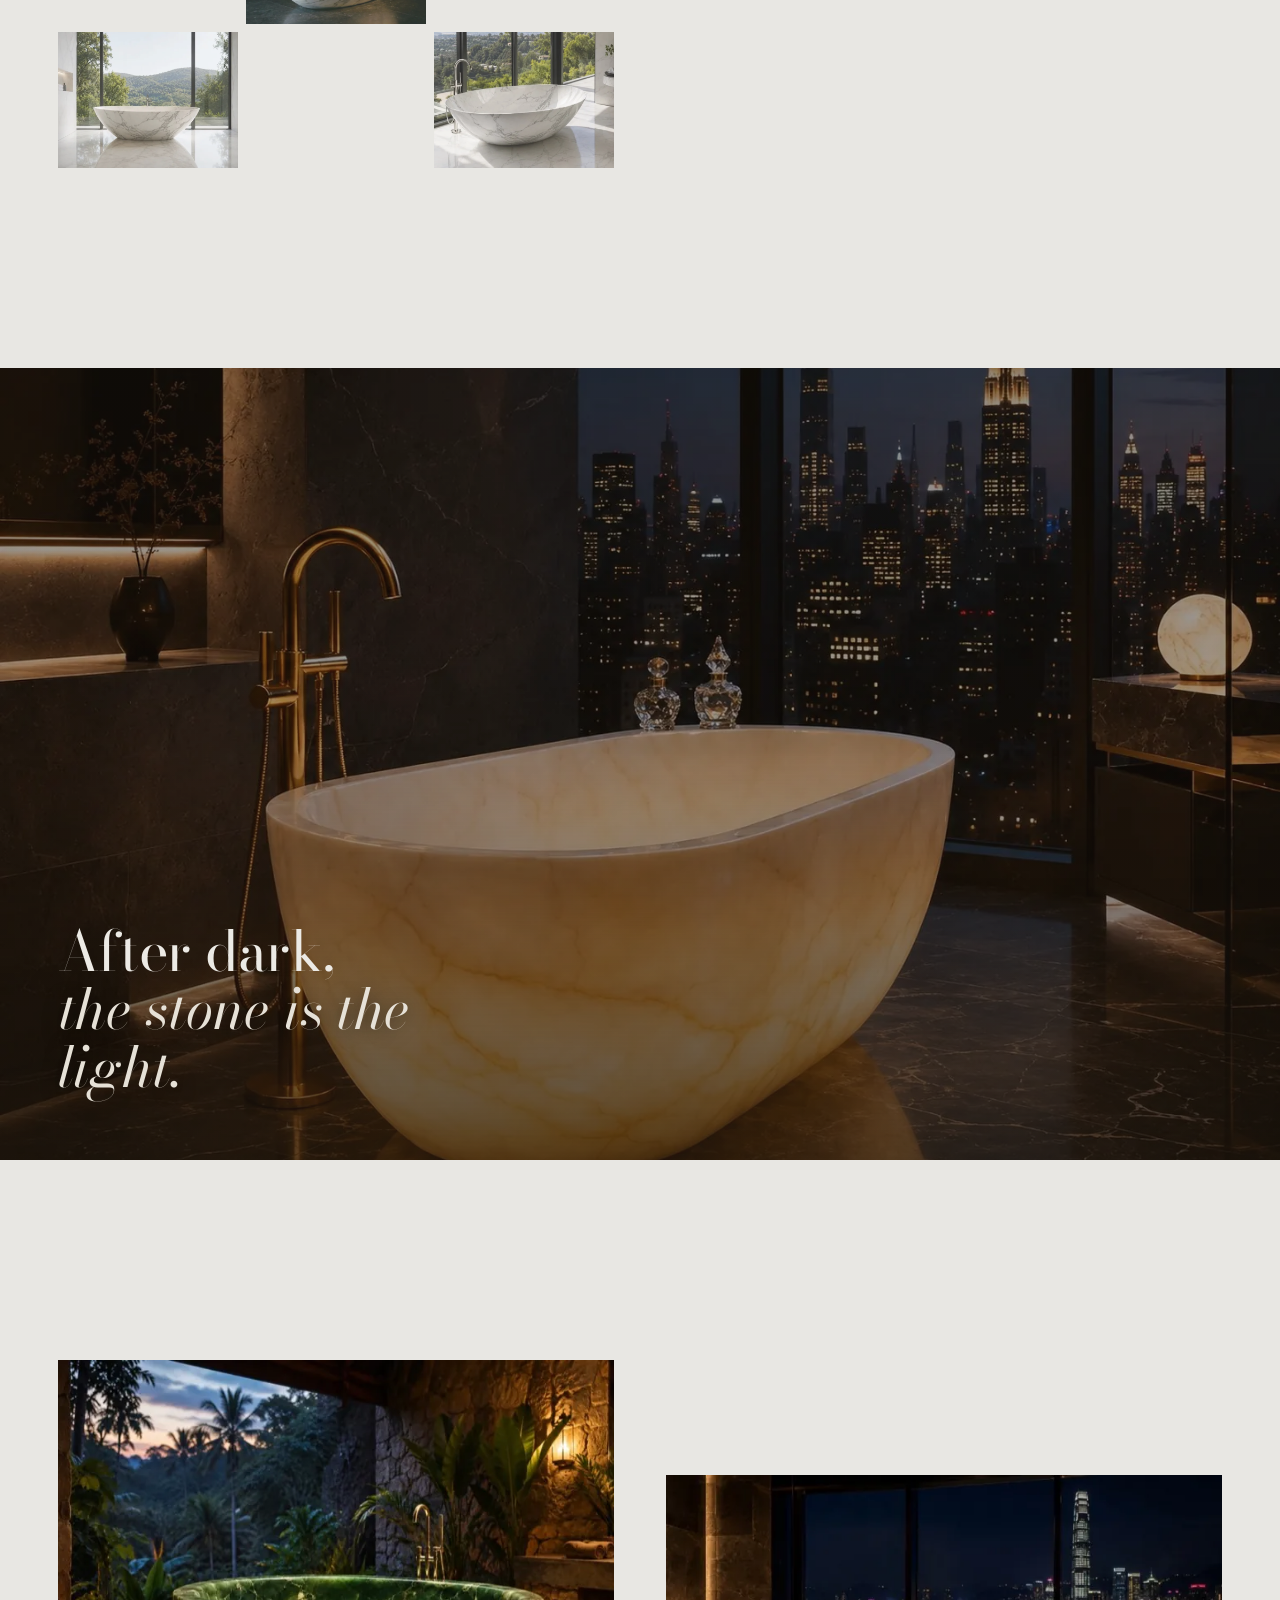
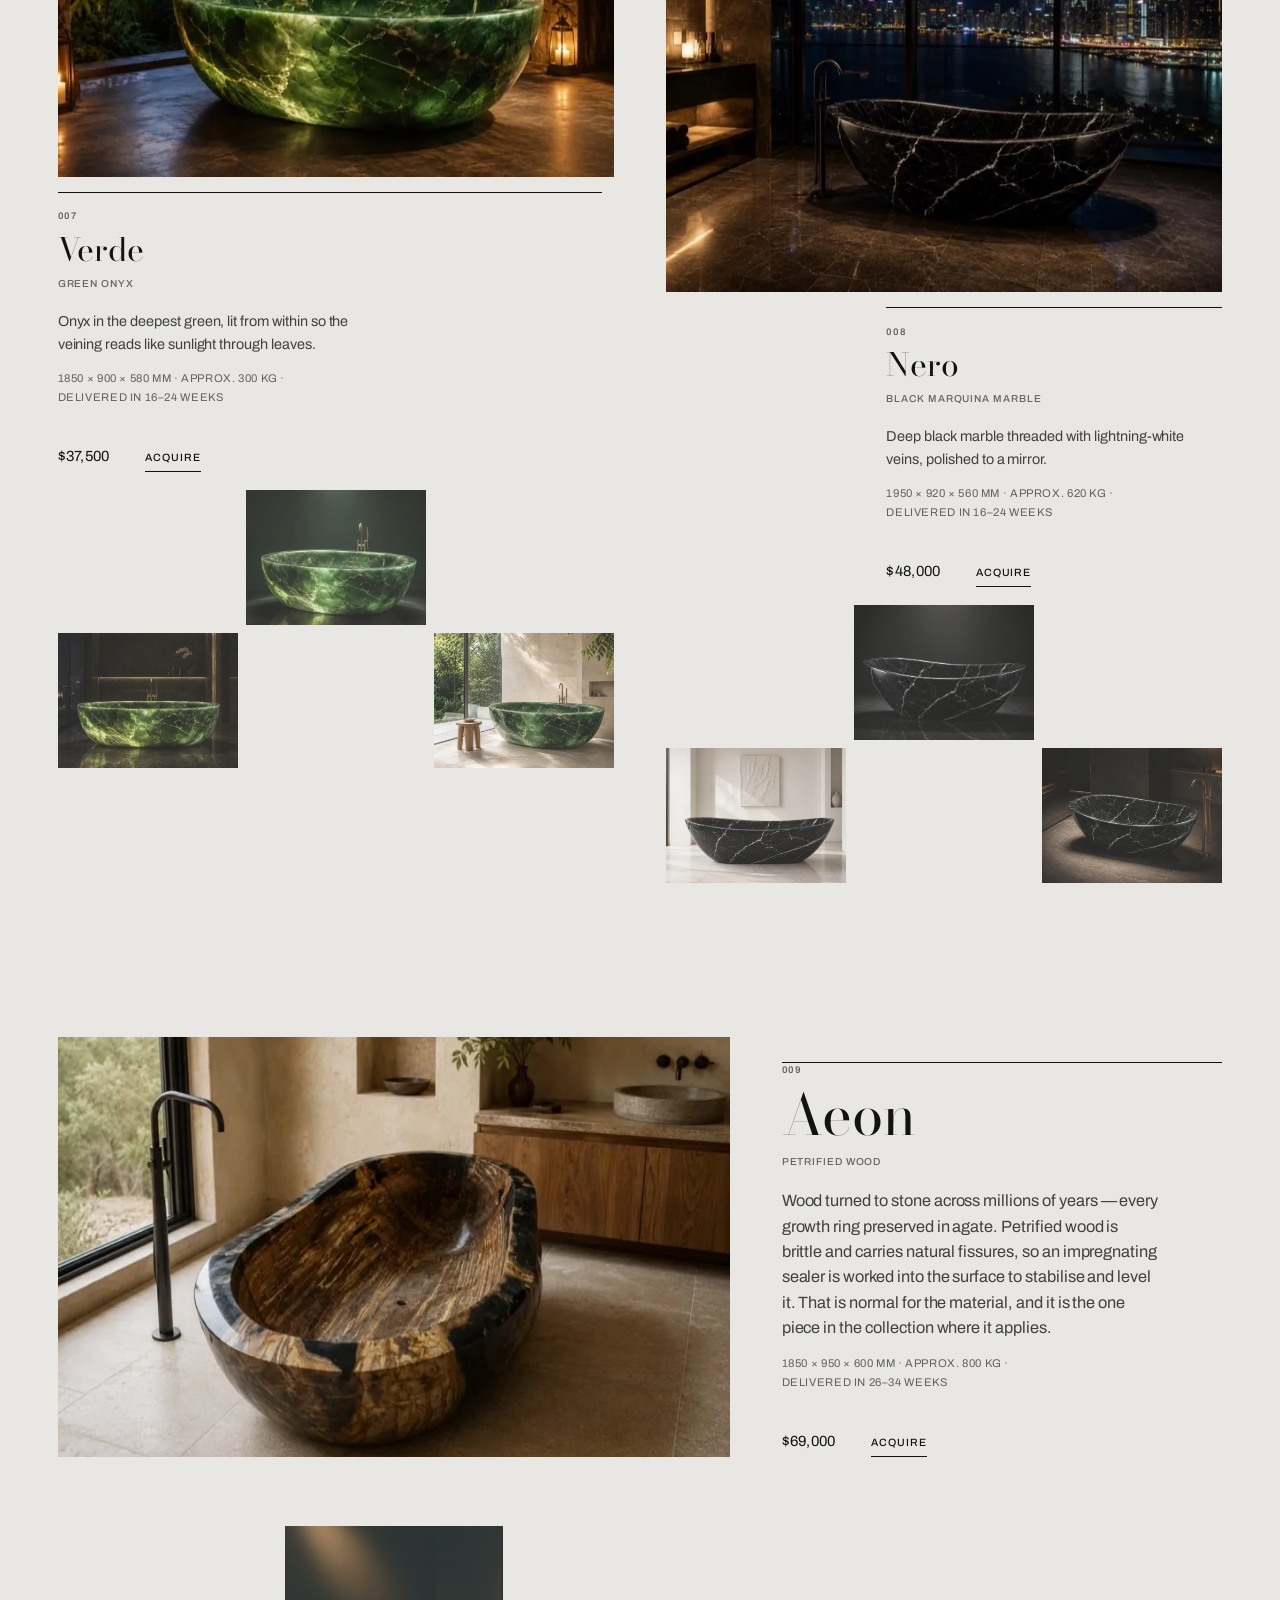
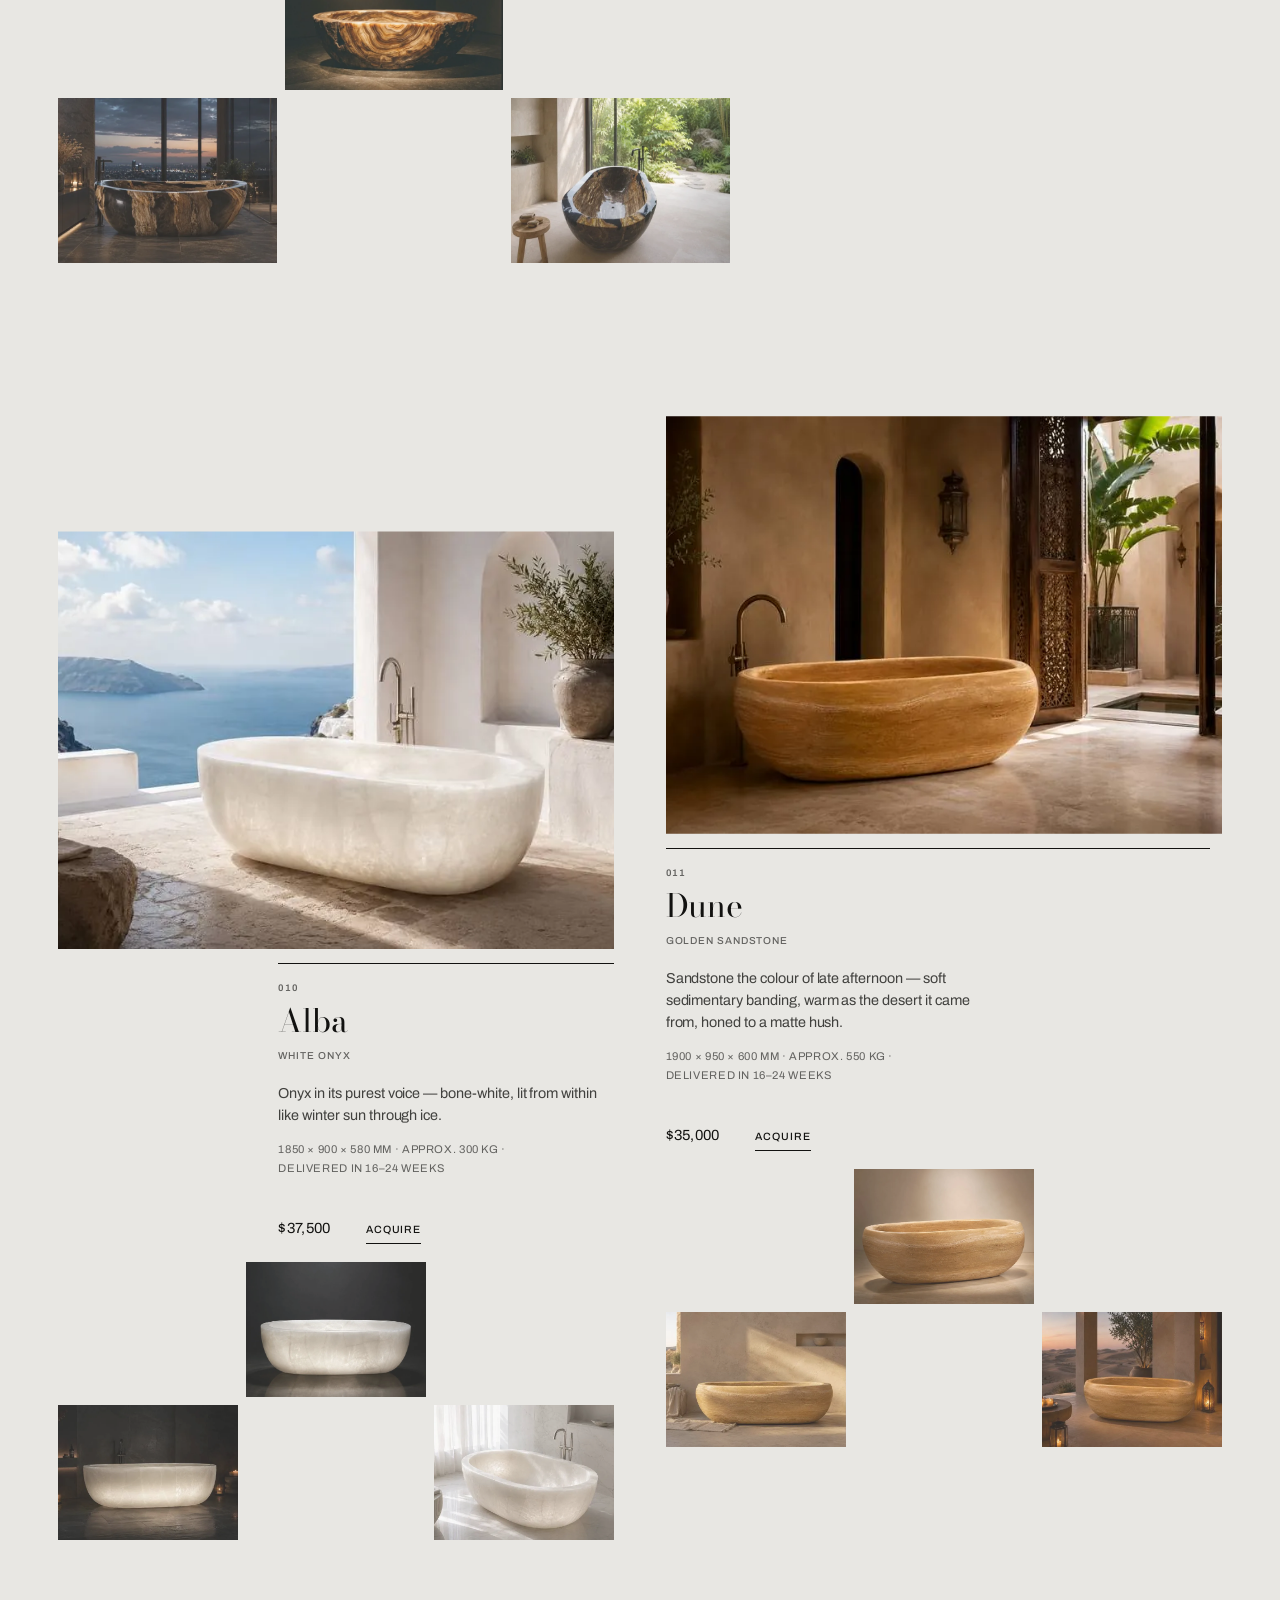
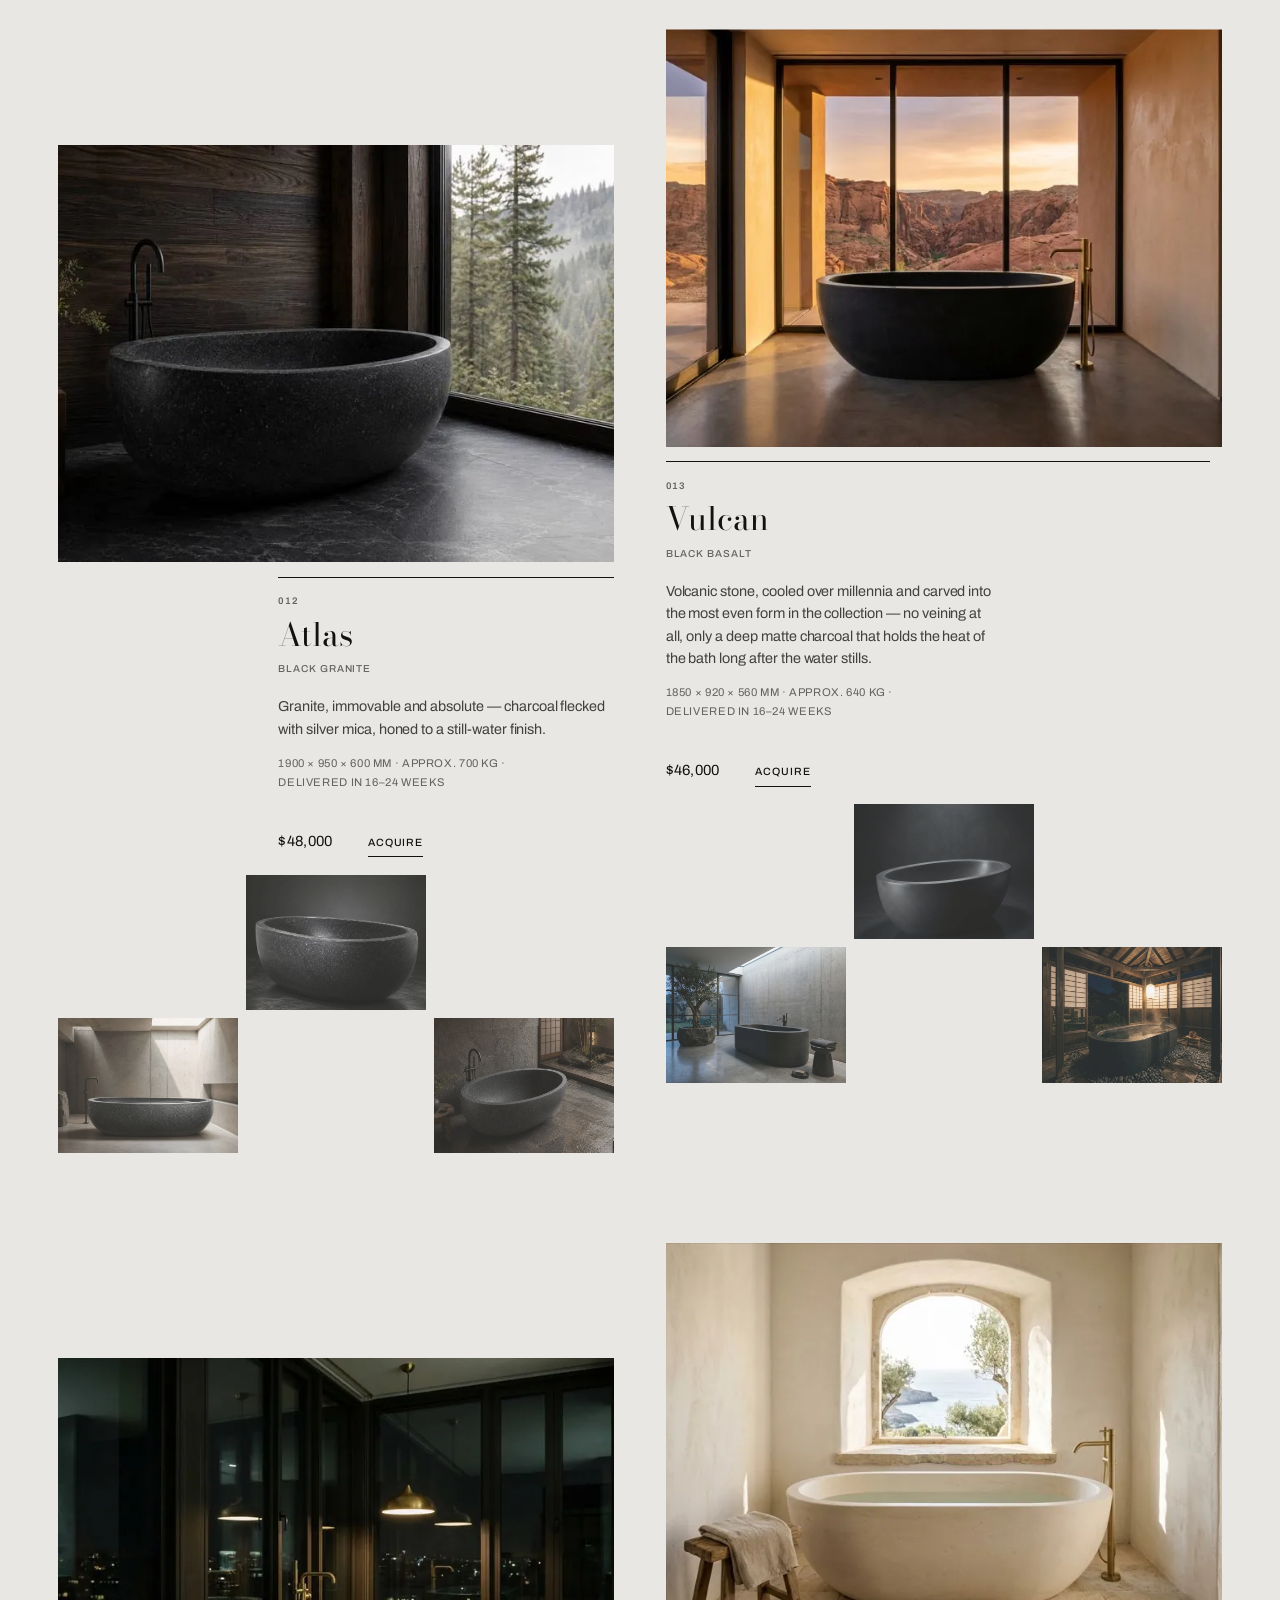
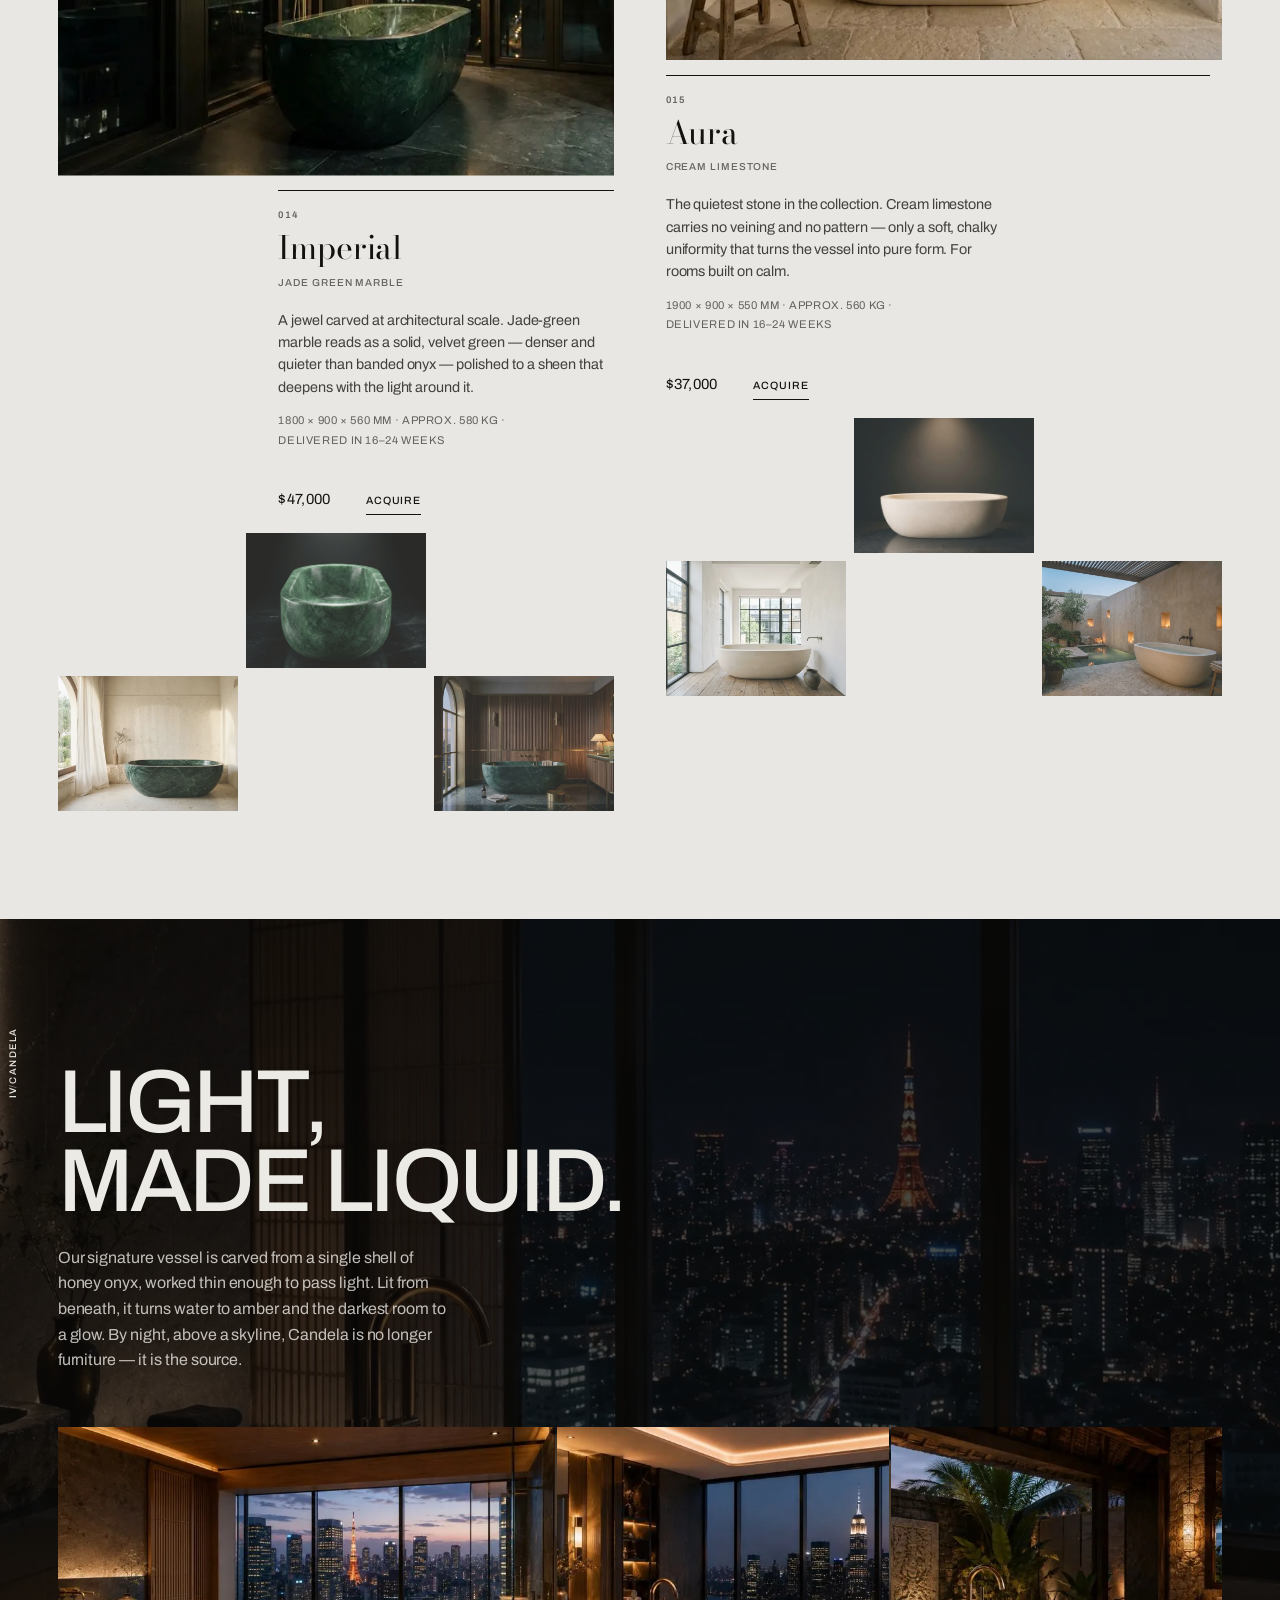
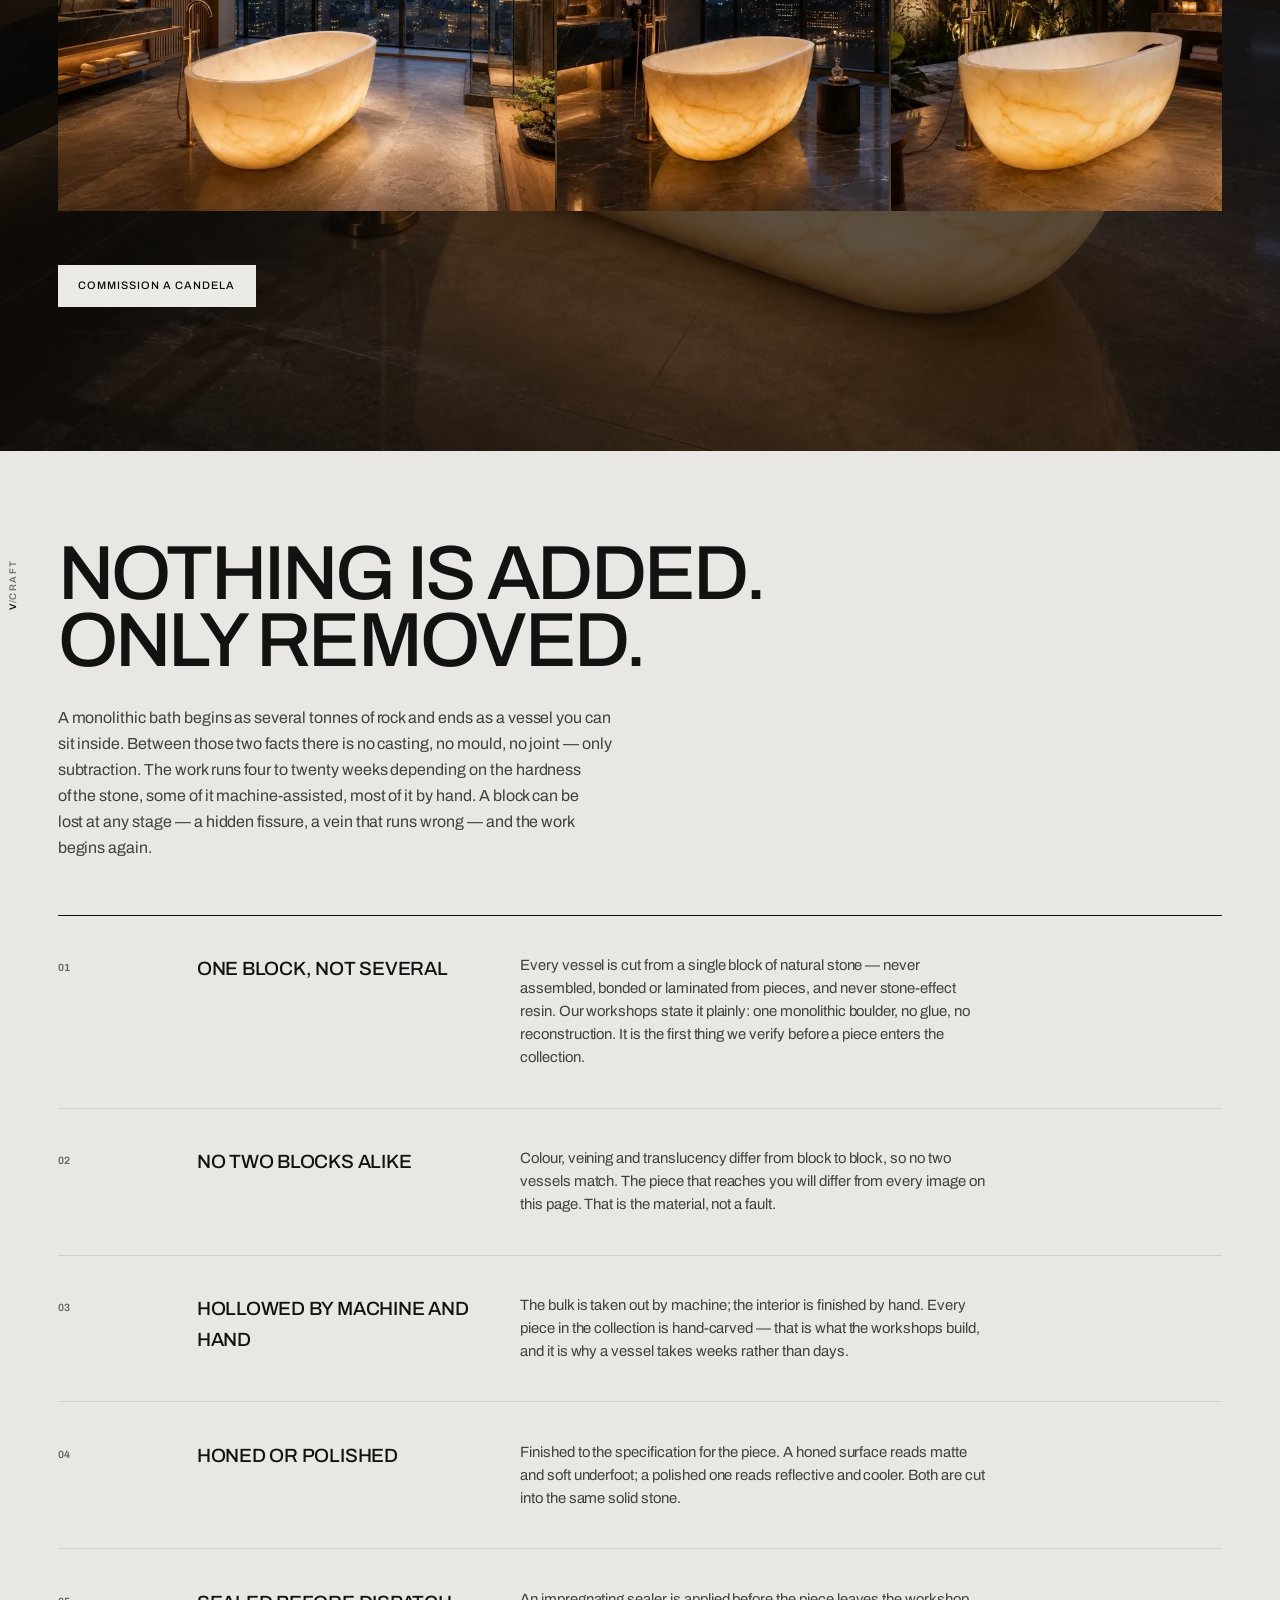
==== commit 6bd4904a: "feat: add two weeks safety margin to every published lead time 14-22 -> 16-24 weeks on all 13 pieces" ====
--- a/site/index.html
+++ b/site/index.html
@@ -105,7 +105,7 @@
     <!-- ============ HERO ============ -->
     <section class="hero" id="hero">
       <div class="hero__media">
-        <img width="1448" height="1086" src="assets/img/canyon-01.webp" srcset="assets/img/canyon-01.webp 1448w, assets/img/canyon-01-1800.webp 1800w, assets/img/canyon-01-2800.webp 2800w" sizes="100vw" fetchpriority="high" alt="A hand-carved honey-stone bathing vessel set before a wall of glass overlooking the canyon, visualisation" class="hero__img" id="heroImg" />
+        <img width="1448" height="1086" src="assets/img/canyon-01.webp" srcset="assets/img/canyon-01.webp 1448w, assets/img/canyon-01-1800.webp 1800w, assets/img/canyon-01-2800.webp 2800w" sizes="100vw" fetchpriority="high" alt="A hand-carved honey-stone bathing vessel set before a wall of glass overlooking the canyon" class="hero__img" id="heroImg" />
         <!-- No poster: the film sits at opacity:0 until it can play, so a poster is
              never seen — but the browser fetches it eagerly regardless of preload="none",
              which put a second full-viewport image in front of the LCP paint. -->
@@ -160,80 +160,80 @@
       <!-- 001 Monolith -->
       <div class="lookbook">
       <article class="look" id="piece-monolith">
-        <figure class="look__frame reveal-img"><picture><source type="image/webp" srcset="assets/img/monolith-env-1-sm.webp 760w, assets/img/monolith-env-1.webp 1200w, assets/img/monolith-env-1-1600.webp 1600w, assets/img/monolith-env-1-2600.webp 2600w" sizes="(max-width: 820px) 100vw, 46vw"/><img width="1200" height="800" class="js-lb" src="assets/img/monolith-env-1.jpg" data-full="assets/img/monolith-env-1-2600.webp" data-cap="The Monolith · Honey Travertine · Beverly Hills, visualisation" alt="The Monolith in Honey Travertine — Beverly Hills, visualisation" srcset="assets/img/monolith-env-1-sm.jpg 760w, assets/img/monolith-env-1.jpg 1200w" sizes="(max-width: 820px) 100vw, 46vw" loading="lazy"/></picture></figure>
+        <figure class="look__frame reveal-img"><picture><source type="image/webp" srcset="assets/img/monolith-env-1-sm.webp 760w, assets/img/monolith-env-1.webp 1200w, assets/img/monolith-env-1-1600.webp 1600w, assets/img/monolith-env-1-2600.webp 2600w" sizes="(max-width: 820px) 100vw, 46vw"/><img width="1200" height="800" class="js-lb" src="assets/img/monolith-env-1.jpg" data-full="assets/img/monolith-env-1-2600.webp" data-cap="The Monolith · Honey Travertine · Beverly Hills" alt="The Monolith in Honey Travertine — Beverly Hills" srcset="assets/img/monolith-env-1-sm.jpg 760w, assets/img/monolith-env-1.jpg 1200w" sizes="(max-width: 820px) 100vw, 46vw" loading="lazy"/></picture></figure>
         <div class="look__cap reveal-up">
           <span class="look__no">001</span>
           <h3 class="look__name">The Monolith</h3>
           <span class="look__mat">Honey Travertine</span>
           <p class="look__copy">The piece that began the atelier.</p>
-          <p class="look__spec">1900 &times; 980 &times; 600 mm &middot; approx. 350&nbsp;kg &middot; delivered in 14&ndash;22 weeks</p>
+          <p class="look__spec">1900 &times; 980 &times; 600 mm &middot; approx. 350&nbsp;kg &middot; delivered in 16&ndash;24 weeks</p>
           <div class="look__foot">
             <span class="look__price">$24,500</span>
             <button class="btn btn--line piece__buy" data-img="assets/img/studio-monolith.jpg" data-sku="EM-001" data-piece="The Monolith" data-material="Honey Travertine" data-price="24500"><span>Acquire</span></button>
           </div>
         </div>
-        <div class="look__more"><picture><source type="image/webp" srcset="assets/img/studio-monolith.webp"/><img width="1000" height="1249" class="js-lb" src="assets/img/studio-monolith.jpg" data-full="assets/img/studio-monolith.jpg" data-cap="The Monolith · Honey Travertine — Studio visualisation" alt="The Monolith studio render in Honey Travertine" sizes="(max-width: 820px) 28vw, 14vw" loading="lazy"/></picture><picture><source type="image/webp" srcset="assets/img/monolith-env-2-sm.webp 760w, assets/img/monolith-env-2.webp 1200w" sizes="(max-width: 820px) 28vw, 14vw"/><img width="760" height="506" class="js-lb" src="assets/img/monolith-env-2-sm.jpg" data-full="assets/img/monolith-env-2.jpg" data-cap="The Monolith · Honey Travertine · Joshua Tree, visualisation" alt="The Monolith in Honey Travertine — Joshua Tree, visualisation" srcset="assets/img/monolith-env-2-sm.jpg 760w, assets/img/monolith-env-2.jpg 1200w" sizes="(max-width: 820px) 28vw, 14vw" loading="lazy"/></picture><picture><source type="image/webp" srcset="assets/img/monolith-env-3-sm.webp 760w, assets/img/monolith-env-3.webp 1200w" sizes="(max-width: 820px) 28vw, 14vw"/><img width="760" height="506" class="js-lb" src="assets/img/monolith-env-3-sm.jpg" data-full="assets/img/monolith-env-3.jpg" data-cap="The Monolith · Honey Travertine · Biscayne Bay, visualisation" alt="The Monolith in Honey Travertine — Biscayne Bay, visualisation" srcset="assets/img/monolith-env-3-sm.jpg 760w, assets/img/monolith-env-3.jpg 1200w" sizes="(max-width: 820px) 28vw, 14vw" loading="lazy"/></picture></div>
+        <div class="look__more"><picture><source type="image/webp" srcset="assets/img/studio-monolith.webp"/><img width="1000" height="1249" class="js-lb" src="assets/img/studio-monolith.jpg" data-full="assets/img/studio-monolith.jpg" data-cap="The Monolith · Honey Travertine — Studio" alt="The Monolith studio render in Honey Travertine" loading="lazy"/></picture><picture><source type="image/webp" srcset="assets/img/monolith-env-2-sm.webp 760w, assets/img/monolith-env-2.webp 1200w" sizes="(max-width: 820px) 28vw, 14vw"/><img width="760" height="506" class="js-lb" src="assets/img/monolith-env-2-sm.jpg" data-full="assets/img/monolith-env-2.jpg" data-cap="The Monolith · Honey Travertine · Joshua Tree" alt="The Monolith in Honey Travertine — Joshua Tree" srcset="assets/img/monolith-env-2-sm.jpg 760w, assets/img/monolith-env-2.jpg 1200w" sizes="(max-width: 820px) 28vw, 14vw" loading="lazy"/></picture><picture><source type="image/webp" srcset="assets/img/monolith-env-3-sm.webp 760w, assets/img/monolith-env-3.webp 1200w" sizes="(max-width: 820px) 28vw, 14vw"/><img width="760" height="506" class="js-lb" src="assets/img/monolith-env-3-sm.jpg" data-full="assets/img/monolith-env-3.jpg" data-cap="The Monolith · Honey Travertine · Biscayne Bay" alt="The Monolith in Honey Travertine — Biscayne Bay" srcset="assets/img/monolith-env-3-sm.jpg 760w, assets/img/monolith-env-3.jpg 1200w" sizes="(max-width: 820px) 28vw, 14vw" loading="lazy"/></picture></div>
       </article>
       <article class="look" id="piece-candela">
-        <figure class="look__frame reveal-img"><picture><source type="image/webp" srcset="assets/img/candela-env-1-sm.webp 760w, assets/img/candela-env-1.webp 1200w, assets/img/candela-env-1-1600.webp 1600w, assets/img/candela-env-1-2600.webp 2600w" sizes="(max-width: 820px) 100vw, 46vw"/><img width="1200" height="800" class="js-lb" src="assets/img/candela-env-1.jpg" data-full="assets/img/candela-env-1-2600.webp" data-cap="Candela · Honey Onyx · Tokyo, visualisation" alt="Candela in Honey Onyx — Tokyo, visualisation" srcset="assets/img/candela-env-1-sm.jpg 760w, assets/img/candela-env-1.jpg 1200w" sizes="(max-width: 820px) 100vw, 46vw" loading="lazy"/></picture></figure>
+        <figure class="look__frame reveal-img"><picture><source type="image/webp" srcset="assets/img/candela-env-1-sm.webp 760w, assets/img/candela-env-1.webp 1200w, assets/img/candela-env-1-1600.webp 1600w, assets/img/candela-env-1-2600.webp 2600w" sizes="(max-width: 820px) 100vw, 46vw"/><img width="1200" height="800" class="js-lb" src="assets/img/candela-env-1.jpg" data-full="assets/img/candela-env-1-2600.webp" data-cap="Candela · Honey Onyx · Tokyo" alt="Candela in Honey Onyx — Tokyo" srcset="assets/img/candela-env-1-sm.jpg 760w, assets/img/candela-env-1.jpg 1200w" sizes="(max-width: 820px) 100vw, 46vw" loading="lazy"/></picture></figure>
         <div class="look__cap reveal-up">
           <span class="look__no">002</span>
           <h3 class="look__name">Candela</h3>
           <span class="look__mat">Honey Onyx</span>
           <p class="look__copy">Onyx is among the few stones that pass light.</p>
-          <p class="look__spec">1850 &times; 900 &times; 580 mm &middot; approx. 300&nbsp;kg &middot; delivered in 14&ndash;22 weeks</p>
+          <p class="look__spec">1850 &times; 900 &times; 580 mm &middot; approx. 300&nbsp;kg &middot; delivered in 16&ndash;24 weeks</p>
           <div class="look__foot">
             <span class="look__price">$37,000</span>
             <button class="btn btn--line piece__buy" data-img="assets/img/studio-candela.jpg" data-sku="EM-002" data-piece="Candela" data-material="Honey Onyx" data-price="37000"><span>Acquire</span></button>
           </div>
         </div>
-        <div class="look__more"><picture><source type="image/webp" srcset="assets/img/studio-candela.webp"/><img width="1000" height="1249" class="js-lb" src="assets/img/studio-candela.jpg" data-full="assets/img/studio-candela.jpg" data-cap="Candela · Honey Onyx — Studio visualisation" alt="Candela studio render in Honey Onyx" sizes="(max-width: 820px) 28vw, 14vw" loading="lazy"/></picture><picture><source type="image/webp" srcset="assets/img/candela-env-2-sm.webp 760w, assets/img/candela-env-2.webp 1200w" sizes="(max-width: 820px) 28vw, 14vw"/><img width="760" height="506" class="js-lb" src="assets/img/candela-env-2-sm.jpg" data-full="assets/img/candela-env-2.jpg" data-cap="Candela · Honey Onyx · New York, visualisation" alt="Candela in Honey Onyx — New York, visualisation" srcset="assets/img/candela-env-2-sm.jpg 760w, assets/img/candela-env-2.jpg 1200w" sizes="(max-width: 820px) 28vw, 14vw" loading="lazy"/></picture><picture><source type="image/webp" srcset="assets/img/candela-env-3-sm.webp 760w, assets/img/candela-env-3.webp 1200w" sizes="(max-width: 820px) 28vw, 14vw"/><img width="760" height="506" class="js-lb" src="assets/img/candela-env-3-sm.jpg" data-full="assets/img/candela-env-3.jpg" data-cap="Candela · Honey Onyx · Bali, visualisation" alt="Candela in Honey Onyx — Bali, visualisation" srcset="assets/img/candela-env-3-sm.jpg 760w, assets/img/candela-env-3.jpg 1200w" sizes="(max-width: 820px) 28vw, 14vw" loading="lazy"/></picture></div>
+        <div class="look__more"><picture><source type="image/webp" srcset="assets/img/studio-candela.webp"/><img width="1000" height="1249" class="js-lb" src="assets/img/studio-candela.jpg" data-full="assets/img/studio-candela.jpg" data-cap="Candela · Honey Onyx — Studio" alt="Candela studio render in Honey Onyx" loading="lazy"/></picture><picture><source type="image/webp" srcset="assets/img/candela-env-2-sm.webp 760w, assets/img/candela-env-2.webp 1200w" sizes="(max-width: 820px) 28vw, 14vw"/><img width="760" height="506" class="js-lb" src="assets/img/candela-env-2-sm.jpg" data-full="assets/img/candela-env-2.jpg" data-cap="Candela · Honey Onyx · New York" alt="Candela in Honey Onyx — New York" srcset="assets/img/candela-env-2-sm.jpg 760w, assets/img/candela-env-2.jpg 1200w" sizes="(max-width: 820px) 28vw, 14vw" loading="lazy"/></picture><picture><source type="image/webp" srcset="assets/img/candela-env-3-sm.webp 760w, assets/img/candela-env-3.webp 1200w" sizes="(max-width: 820px) 28vw, 14vw"/><img width="760" height="506" class="js-lb" src="assets/img/candela-env-3-sm.jpg" data-full="assets/img/candela-env-3.jpg" data-cap="Candela · Honey Onyx · Bali" alt="Candela in Honey Onyx — Bali" srcset="assets/img/candela-env-3-sm.jpg 760w, assets/img/candela-env-3.jpg 1200w" sizes="(max-width: 820px) 28vw, 14vw" loading="lazy"/></picture></div>
       </article>
       <article class="look" id="piece-erebus">
-        <figure class="look__frame reveal-img"><picture><source type="image/webp" srcset="assets/img/erebus-env-1-sm.webp 760w, assets/img/erebus-env-1.webp 1200w, assets/img/erebus-env-1-1600.webp 1600w, assets/img/erebus-env-1-2600.webp 2600w" sizes="(max-width: 820px) 100vw, 46vw"/><img width="1200" height="800" class="js-lb" src="assets/img/erebus-env-1.jpg" data-full="assets/img/erebus-env-1-2600.webp" data-cap="Erebus · Black River Stone · Garden House, visualisation" alt="Erebus in Black River Stone — Garden House, visualisation" srcset="assets/img/erebus-env-1-sm.jpg 760w, assets/img/erebus-env-1.jpg 1200w" sizes="(max-width: 820px) 100vw, 46vw" loading="lazy"/></picture></figure>
+        <figure class="look__frame reveal-img"><picture><source type="image/webp" srcset="assets/img/erebus-env-1-sm.webp 760w, assets/img/erebus-env-1.webp 1200w, assets/img/erebus-env-1-1600.webp 1600w, assets/img/erebus-env-1-2600.webp 2600w" sizes="(max-width: 820px) 100vw, 46vw"/><img width="1200" height="800" class="js-lb" src="assets/img/erebus-env-1.jpg" data-full="assets/img/erebus-env-1-2600.webp" data-cap="Erebus · Black River Stone · Garden House" alt="Erebus in Black River Stone — Garden House" srcset="assets/img/erebus-env-1-sm.jpg 760w, assets/img/erebus-env-1.jpg 1200w" sizes="(max-width: 820px) 100vw, 46vw" loading="lazy"/></picture></figure>
         <div class="look__cap reveal-up">
           <span class="look__no">003</span>
           <h3 class="look__name">Erebus</h3>
           <span class="look__mat">Black River Stone</span>
           <p class="look__copy">A boulder lifted whole from a riverbed — its outer skin left raw, its basin honed to black glass.</p>
-          <p class="look__spec">1700 &times; 950 &times; 600 mm &middot; approx. 1,160&nbsp;kg &middot; delivered in 14&ndash;22 weeks</p>
+          <p class="look__spec">1700 &times; 950 &times; 600 mm &middot; approx. 1,160&nbsp;kg &middot; delivered in 16&ndash;24 weeks</p>
           <p class="look__note">At 1,160&nbsp;kg this piece needs rigging &mdash; tell us where it must stand and we will quote it with a specialist.</p>
           <div class="look__foot">
             <span class="look__price">$92,000</span>
             <button class="btn btn--line piece__buy" data-img="assets/img/studio-erebus.jpg" data-sku="EM-003" data-piece="Erebus" data-material="Black River Stone" data-price="92000"><span>Acquire</span></button>
           </div>
         </div>
-        <div class="look__more"><picture><source type="image/webp" srcset="assets/img/studio-erebus.webp"/><img width="1000" height="1249" class="js-lb" src="assets/img/studio-erebus.jpg" data-full="assets/img/studio-erebus.jpg" data-cap="Erebus · Black River Stone — Studio visualisation" alt="Erebus studio render in Black River Stone" sizes="(max-width: 820px) 28vw, 14vw" loading="lazy"/></picture><picture><source type="image/webp" srcset="assets/img/erebus-env-2-sm.webp 760w, assets/img/erebus-env-2.webp 1200w" sizes="(max-width: 820px) 28vw, 14vw"/><img width="760" height="506" class="js-lb" src="assets/img/erebus-env-2-sm.jpg" data-full="assets/img/erebus-env-2.jpg" data-cap="Erebus · Black River Stone · Profile, visualisation" alt="Erebus in Black River Stone — Profile, visualisation" srcset="assets/img/erebus-env-2-sm.jpg 760w, assets/img/erebus-env-2.jpg 1200w" sizes="(max-width: 820px) 28vw, 14vw" loading="lazy"/></picture><picture><source type="image/webp" srcset="assets/img/erebus-env-3-sm.webp 760w, assets/img/erebus-env-3.webp 1200w" sizes="(max-width: 820px) 28vw, 14vw"/><img width="760" height="506" class="js-lb" src="assets/img/erebus-env-3-sm.jpg" data-full="assets/img/erebus-env-3.jpg" data-cap="Erebus · Black River Stone · Basin detail, visualisation" alt="Erebus in Black River Stone — Basin detail, visualisation" srcset="assets/img/erebus-env-3-sm.jpg 760w, assets/img/erebus-env-3.jpg 1200w" sizes="(max-width: 820px) 28vw, 14vw" loading="lazy"/></picture></div>
+        <div class="look__more"><picture><source type="image/webp" srcset="assets/img/studio-erebus.webp"/><img width="1000" height="1249" class="js-lb" src="assets/img/studio-erebus.jpg" data-full="assets/img/studio-erebus.jpg" data-cap="Erebus · Black River Stone — Studio" alt="Erebus studio render in Black River Stone" loading="lazy"/></picture><picture><source type="image/webp" srcset="assets/img/erebus-env-2-sm.webp 760w, assets/img/erebus-env-2.webp 1200w" sizes="(max-width: 820px) 28vw, 14vw"/><img width="760" height="506" class="js-lb" src="assets/img/erebus-env-2-sm.jpg" data-full="assets/img/erebus-env-2.jpg" data-cap="Erebus · Black River Stone · Profile" alt="Erebus in Black River Stone — Profile" srcset="assets/img/erebus-env-2-sm.jpg 760w, assets/img/erebus-env-2.jpg 1200w" sizes="(max-width: 820px) 28vw, 14vw" loading="lazy"/></picture><picture><source type="image/webp" srcset="assets/img/erebus-env-3-sm.webp 760w, assets/img/erebus-env-3.webp 1200w" sizes="(max-width: 820px) 28vw, 14vw"/><img width="760" height="506" class="js-lb" src="assets/img/erebus-env-3-sm.jpg" data-full="assets/img/erebus-env-3.jpg" data-cap="Erebus · Black River Stone · Basin detail" alt="Erebus in Black River Stone — Basin detail" srcset="assets/img/erebus-env-3-sm.jpg 760w, assets/img/erebus-env-3.jpg 1200w" sizes="(max-width: 820px) 28vw, 14vw" loading="lazy"/></picture></div>
       </article>
       <article class="look" id="piece-rosa">
-        <figure class="look__frame reveal-img"><picture><source type="image/webp" srcset="assets/img/rosa-env-1-sm.webp 760w, assets/img/rosa-env-1.webp 1200w, assets/img/rosa-env-1-1600.webp 1600w, assets/img/rosa-env-1-2600.webp 2600w" sizes="(max-width: 820px) 100vw, 46vw"/><img width="1200" height="800" class="js-lb" src="assets/img/rosa-env-1.jpg" data-full="assets/img/rosa-env-1-2600.webp" data-cap="Rosa · Rosa Marble · Mediterranean, visualisation" alt="Rosa in Rosa Marble — Mediterranean, visualisation" srcset="assets/img/rosa-env-1-sm.jpg 760w, assets/img/rosa-env-1.jpg 1200w" sizes="(max-width: 820px) 100vw, 46vw" loading="lazy"/></picture></figure>
+        <figure class="look__frame reveal-img"><picture><source type="image/webp" srcset="assets/img/rosa-env-1-sm.webp 760w, assets/img/rosa-env-1.webp 1200w, assets/img/rosa-env-1-1600.webp 1600w, assets/img/rosa-env-1-2600.webp 2600w" sizes="(max-width: 820px) 100vw, 46vw"/><img width="1200" height="800" class="js-lb" src="assets/img/rosa-env-1.jpg" data-full="assets/img/rosa-env-1-2600.webp" data-cap="Rosa · Rosa Marble · Mediterranean" alt="Rosa in Rosa Marble — Mediterranean" srcset="assets/img/rosa-env-1-sm.jpg 760w, assets/img/rosa-env-1.jpg 1200w" sizes="(max-width: 820px) 100vw, 46vw" loading="lazy"/></picture></figure>
         <div class="look__cap reveal-up">
           <span class="look__no">004</span>
           <h3 class="look__name">Rosa</h3>
           <span class="look__mat">Rosa Marble</span>
           <p class="look__copy">Blush veins drawn through warm stone, polished to a soft sheen.</p>
-          <p class="look__spec">1900 &times; 950 &times; 600 mm &middot; approx. 600&nbsp;kg &middot; delivered in 14&ndash;22 weeks</p>
+          <p class="look__spec">1900 &times; 950 &times; 600 mm &middot; approx. 600&nbsp;kg &middot; delivered in 16&ndash;24 weeks</p>
           <div class="look__foot">
             <span class="look__price">$45,000</span>
             <button class="btn btn--line piece__buy" data-img="assets/img/studio-rosa.jpg" data-sku="EM-004" data-piece="Rosa" data-material="Rosa Marble" data-price="45000"><span>Acquire</span></button>
           </div>
         </div>
-        <div class="look__more"><picture><source type="image/webp" srcset="assets/img/studio-rosa.webp"/><img width="1000" height="1249" class="js-lb" src="assets/img/studio-rosa.jpg" data-full="assets/img/studio-rosa.jpg" data-cap="Rosa · Rosa Marble — Studio visualisation" alt="Rosa studio render in Rosa Marble" sizes="(max-width: 820px) 28vw, 14vw" loading="lazy"/></picture><picture><source type="image/webp" srcset="assets/img/rosa-env-2-sm.webp 760w, assets/img/rosa-env-2.webp 1200w" sizes="(max-width: 820px) 28vw, 14vw"/><img width="760" height="506" class="js-lb" src="assets/img/rosa-env-2-sm.jpg" data-full="assets/img/rosa-env-2.jpg" data-cap="Rosa · Rosa Marble · Biscayne Bay, visualisation" alt="Rosa in Rosa Marble — Biscayne Bay, visualisation" srcset="assets/img/rosa-env-2-sm.jpg 760w, assets/img/rosa-env-2.jpg 1200w" sizes="(max-width: 820px) 28vw, 14vw" loading="lazy"/></picture><picture><source type="image/webp" srcset="assets/img/rosa-env-3-sm.webp 760w, assets/img/rosa-env-3.webp 1200w" sizes="(max-width: 820px) 28vw, 14vw"/><img width="760" height="506" class="js-lb" src="assets/img/rosa-env-3-sm.jpg" data-full="assets/img/rosa-env-3.jpg" data-cap="Rosa · Rosa Marble · Basin detail, visualisation" alt="Rosa in Rosa Marble — Basin detail, visualisation" srcset="assets/img/rosa-env-3-sm.jpg 760w, assets/img/rosa-env-3.jpg 1200w" sizes="(max-width: 820px) 28vw, 14vw" loading="lazy"/></picture></div>
+        <div class="look__more"><picture><source type="image/webp" srcset="assets/img/studio-rosa.webp"/><img width="1000" height="1249" class="js-lb" src="assets/img/studio-rosa.jpg" data-full="assets/img/studio-rosa.jpg" data-cap="Rosa · Rosa Marble — Studio" alt="Rosa studio render in Rosa Marble" loading="lazy"/></picture><picture><source type="image/webp" srcset="assets/img/rosa-env-2-sm.webp 760w, assets/img/rosa-env-2.webp 1200w" sizes="(max-width: 820px) 28vw, 14vw"/><img width="760" height="506" class="js-lb" src="assets/img/rosa-env-2-sm.jpg" data-full="assets/img/rosa-env-2.jpg" data-cap="Rosa · Rosa Marble · Biscayne Bay" alt="Rosa in Rosa Marble — Biscayne Bay" srcset="assets/img/rosa-env-2-sm.jpg 760w, assets/img/rosa-env-2.jpg 1200w" sizes="(max-width: 820px) 28vw, 14vw" loading="lazy"/></picture><picture><source type="image/webp" srcset="assets/img/rosa-env-3-sm.webp 760w, assets/img/rosa-env-3.webp 1200w" sizes="(max-width: 820px) 28vw, 14vw"/><img width="760" height="506" class="js-lb" src="assets/img/rosa-env-3-sm.jpg" data-full="assets/img/rosa-env-3.jpg" data-cap="Rosa · Rosa Marble · Basin detail" alt="Rosa in Rosa Marble — Basin detail" srcset="assets/img/rosa-env-3-sm.jpg 760w, assets/img/rosa-env-3.jpg 1200w" sizes="(max-width: 820px) 28vw, 14vw" loading="lazy"/></picture></div>
       </article>
       <article class="look" id="piece-calacatta">
-        <figure class="look__frame reveal-img"><picture><source type="image/webp" srcset="assets/img/calacatta-env-1-sm.webp 760w, assets/img/calacatta-env-1.webp 1200w, assets/img/calacatta-env-1-1600.webp 1600w, assets/img/calacatta-env-1-2600.webp 2600w" sizes="(max-width: 820px) 100vw, 46vw"/><img width="1200" height="800" class="js-lb" src="assets/img/calacatta-env-1.jpg" data-full="assets/img/calacatta-env-1-2600.webp" data-cap="Calacatta · White Calacatta Marble · Bel Air, visualisation" alt="Calacatta in White Calacatta Marble — Bel Air, visualisation" srcset="assets/img/calacatta-env-1-sm.jpg 760w, assets/img/calacatta-env-1.jpg 1200w" sizes="(max-width: 820px) 100vw, 46vw" loading="lazy"/></picture></figure>
+        <figure class="look__frame reveal-img"><picture><source type="image/webp" srcset="assets/img/calacatta-env-1-sm.webp 760w, assets/img/calacatta-env-1.webp 1200w, assets/img/calacatta-env-1-1600.webp 1600w, assets/img/calacatta-env-1-2600.webp 2600w" sizes="(max-width: 820px) 100vw, 46vw"/><img width="1200" height="800" class="js-lb" src="assets/img/calacatta-env-1.jpg" data-full="assets/img/calacatta-env-1-2600.webp" data-cap="Calacatta · White Calacatta Marble · Bel Air" alt="Calacatta in White Calacatta Marble — Bel Air" srcset="assets/img/calacatta-env-1-sm.jpg 760w, assets/img/calacatta-env-1.jpg 1200w" sizes="(max-width: 820px) 100vw, 46vw" loading="lazy"/></picture></figure>
         <div class="look__cap reveal-up">
           <span class="look__no">006</span>
           <h3 class="look__name">Calacatta</h3>
           <span class="look__mat">White Calacatta Marble</span>
           <p class="look__copy">Bright white marble threaded with grey, carved into a thin, sweeping bowl.</p>
-          <p class="look__spec">1950 &times; 920 &times; 560 mm &middot; approx. 650&nbsp;kg &middot; delivered in 14&ndash;22 weeks</p>
+          <p class="look__spec">1950 &times; 920 &times; 560 mm &middot; approx. 650&nbsp;kg &middot; delivered in 16&ndash;24 weeks</p>
           <div class="look__foot">
             <span class="look__price">$51,500</span>
             <button class="btn btn--line piece__buy" data-img="assets/img/studio-calacatta.jpg" data-sku="EM-006" data-piece="Calacatta" data-material="White Calacatta Marble" data-price="51500"><span>Acquire</span></button>
           </div>
         </div>
-        <div class="look__more"><picture><source type="image/webp" srcset="assets/img/studio-calacatta.webp"/><img width="1000" height="1249" class="js-lb" src="assets/img/studio-calacatta.jpg" data-full="assets/img/studio-calacatta.jpg" data-cap="Calacatta · White Calacatta Marble — Studio visualisation" alt="Calacatta studio render in White Calacatta Marble" sizes="(max-width: 820px) 28vw, 14vw" loading="lazy"/></picture><picture><source type="image/webp" srcset="assets/img/calacatta-env-2-sm.webp 760w, assets/img/calacatta-env-2.webp 1200w" sizes="(max-width: 820px) 28vw, 14vw"/><img width="760" height="506" class="js-lb" src="assets/img/calacatta-env-2-sm.jpg" data-full="assets/img/calacatta-env-2.jpg" data-cap="Calacatta · White Calacatta Marble · Profile, visualisation" alt="Calacatta in White Calacatta Marble — Profile, visualisation" srcset="assets/img/calacatta-env-2-sm.jpg 760w, assets/img/calacatta-env-2.jpg 1200w" sizes="(max-width: 820px) 28vw, 14vw" loading="lazy"/></picture><picture><source type="image/webp" srcset="assets/img/calacatta-env-3-sm.webp 760w, assets/img/calacatta-env-3.webp 1200w" sizes="(max-width: 820px) 28vw, 14vw"/><img width="760" height="506" class="js-lb" src="assets/img/calacatta-env-3-sm.jpg" data-full="assets/img/calacatta-env-3.jpg" data-cap="Calacatta · White Calacatta Marble · Basin detail, visualisation" alt="Calacatta in White Calacatta Marble — Basin detail, visualisation" srcset="assets/img/calacatta-env-3-sm.jpg 760w, assets/img/calacatta-env-3.jpg 1200w" sizes="(max-width: 820px) 28vw, 14vw" loading="lazy"/></picture></div>
+        <div class="look__more"><picture><source type="image/webp" srcset="assets/img/studio-calacatta.webp"/><img width="1000" height="1249" class="js-lb" src="assets/img/studio-calacatta.jpg" data-full="assets/img/studio-calacatta.jpg" data-cap="Calacatta · White Calacatta Marble — Studio" alt="Calacatta studio render in White Calacatta Marble" loading="lazy"/></picture><picture><source type="image/webp" srcset="assets/img/calacatta-env-2-sm.webp 760w, assets/img/calacatta-env-2.webp 1200w" sizes="(max-width: 820px) 28vw, 14vw"/><img width="760" height="506" class="js-lb" src="assets/img/calacatta-env-2-sm.jpg" data-full="assets/img/calacatta-env-2.jpg" data-cap="Calacatta · White Calacatta Marble · Profile" alt="Calacatta in White Calacatta Marble — Profile" srcset="assets/img/calacatta-env-2-sm.jpg 760w, assets/img/calacatta-env-2.jpg 1200w" sizes="(max-width: 820px) 28vw, 14vw" loading="lazy"/></picture><picture><source type="image/webp" srcset="assets/img/calacatta-env-3-sm.webp 760w, assets/img/calacatta-env-3.webp 1200w" sizes="(max-width: 820px) 28vw, 14vw"/><img width="760" height="506" class="js-lb" src="assets/img/calacatta-env-3-sm.jpg" data-full="assets/img/calacatta-env-3.jpg" data-cap="Calacatta · White Calacatta Marble · Basin detail" alt="Calacatta in White Calacatta Marble — Basin detail" srcset="assets/img/calacatta-env-3-sm.jpg 760w, assets/img/calacatta-env-3.jpg 1200w" sizes="(max-width: 820px) 28vw, 14vw" loading="lazy"/></picture></div>
       </article>
       <div class="look--band"><!-- ============ INTERLUDE III (night) ============ -->
       <section class="interlude interlude--inset" aria-label="Night">
@@ -242,144 +242,144 @@
         <p class="interlude__line reveal-up">After dark,<br/><em>the stone is the light.</em></p>
       </section></div>
       <article class="look" id="piece-verde">
-        <figure class="look__frame reveal-img"><picture><source type="image/webp" srcset="assets/img/verde-env-1-sm.webp 760w, assets/img/verde-env-1.webp 1200w, assets/img/verde-env-1-1600.webp 1600w, assets/img/verde-env-1-2600.webp 2600w" sizes="(max-width: 820px) 100vw, 46vw"/><img width="1200" height="800" class="js-lb" src="assets/img/verde-env-1.jpg" data-full="assets/img/verde-env-1-2600.webp" data-cap="Verde · Green Onyx · Bali villa, visualisation" alt="Verde in Green Onyx — Bali villa, visualisation" srcset="assets/img/verde-env-1-sm.jpg 760w, assets/img/verde-env-1.jpg 1200w" sizes="(max-width: 820px) 100vw, 46vw" loading="lazy"/></picture></figure>
+        <figure class="look__frame reveal-img"><picture><source type="image/webp" srcset="assets/img/verde-env-1-sm.webp 760w, assets/img/verde-env-1.webp 1200w, assets/img/verde-env-1-1600.webp 1600w, assets/img/verde-env-1-2600.webp 2600w" sizes="(max-width: 820px) 100vw, 46vw"/><img width="1200" height="800" class="js-lb" src="assets/img/verde-env-1.jpg" data-full="assets/img/verde-env-1-2600.webp" data-cap="Verde · Green Onyx · Bali villa" alt="Verde in Green Onyx — Bali villa" srcset="assets/img/verde-env-1-sm.jpg 760w, assets/img/verde-env-1.jpg 1200w" sizes="(max-width: 820px) 100vw, 46vw" loading="lazy"/></picture></figure>
         <div class="look__cap reveal-up">
           <span class="look__no">007</span>
           <h3 class="look__name">Verde</h3>
           <span class="look__mat">Green Onyx</span>
           <p class="look__copy">Onyx in the deepest green, lit from within so the veining reads like sunlight through leaves.</p>
-          <p class="look__spec">1850 &times; 900 &times; 580 mm &middot; approx. 300&nbsp;kg &middot; delivered in 14&ndash;22 weeks</p>
+          <p class="look__spec">1850 &times; 900 &times; 580 mm &middot; approx. 300&nbsp;kg &middot; delivered in 16&ndash;24 weeks</p>
           <div class="look__foot">
             <span class="look__price">$37,500</span>
             <button class="btn btn--line piece__buy" data-img="assets/img/studio-verde.jpg" data-sku="EM-007" data-piece="Verde" data-material="Green Onyx" data-price="37500"><span>Acquire</span></button>
           </div>
         </div>
-        <div class="look__more"><picture><source type="image/webp" srcset="assets/img/studio-verde.webp"/><img width="1000" height="1249" class="js-lb" src="assets/img/studio-verde.jpg" data-full="assets/img/studio-verde.jpg" data-cap="Verde · Green Onyx — Studio visualisation" alt="Verde studio render in Green Onyx" sizes="(max-width: 820px) 28vw, 14vw" loading="lazy"/></picture><picture><source type="image/webp" srcset="assets/img/verde-env-2-sm.webp 760w, assets/img/verde-env-2.webp 1200w" sizes="(max-width: 820px) 28vw, 14vw"/><img width="760" height="506" class="js-lb" src="assets/img/verde-env-2-sm.jpg" data-full="assets/img/verde-env-2.jpg" data-cap="Verde · Green Onyx · Dark spa, visualisation" alt="Verde in Green Onyx — Dark spa, visualisation" srcset="assets/img/verde-env-2-sm.jpg 760w, assets/img/verde-env-2.jpg 1200w" sizes="(max-width: 820px) 28vw, 14vw" loading="lazy"/></picture><picture><source type="image/webp" srcset="assets/img/verde-env-3-sm.webp 760w, assets/img/verde-env-3.webp 1200w" sizes="(max-width: 820px) 28vw, 14vw"/><img width="760" height="506" class="js-lb" src="assets/img/verde-env-3-sm.jpg" data-full="assets/img/verde-env-3.jpg" data-cap="Verde · Green Onyx · Garden room, visualisation" alt="Verde in Green Onyx — Garden room, visualisation" srcset="assets/img/verde-env-3-sm.jpg 760w, assets/img/verde-env-3.jpg 1200w" sizes="(max-width: 820px) 28vw, 14vw" loading="lazy"/></picture></div>
+        <div class="look__more"><picture><source type="image/webp" srcset="assets/img/studio-verde.webp"/><img width="1000" height="1249" class="js-lb" src="assets/img/studio-verde.jpg" data-full="assets/img/studio-verde.jpg" data-cap="Verde · Green Onyx — Studio" alt="Verde studio render in Green Onyx" loading="lazy"/></picture><picture><source type="image/webp" srcset="assets/img/verde-env-2-sm.webp 760w, assets/img/verde-env-2.webp 1200w" sizes="(max-width: 820px) 28vw, 14vw"/><img width="760" height="506" class="js-lb" src="assets/img/verde-env-2-sm.jpg" data-full="assets/img/verde-env-2.jpg" data-cap="Verde · Green Onyx · Dark spa" alt="Verde in Green Onyx — Dark spa" srcset="assets/img/verde-env-2-sm.jpg 760w, assets/img/verde-env-2.jpg 1200w" sizes="(max-width: 820px) 28vw, 14vw" loading="lazy"/></picture><picture><source type="image/webp" srcset="assets/img/verde-env-3-sm.webp 760w, assets/img/verde-env-3.webp 1200w" sizes="(max-width: 820px) 28vw, 14vw"/><img width="760" height="506" class="js-lb" src="assets/img/verde-env-3-sm.jpg" data-full="assets/img/verde-env-3.jpg" data-cap="Verde · Green Onyx · Garden room" alt="Verde in Green Onyx — Garden room" srcset="assets/img/verde-env-3-sm.jpg 760w, assets/img/verde-env-3.jpg 1200w" sizes="(max-width: 820px) 28vw, 14vw" loading="lazy"/></picture></div>
       </article>
       <article class="look" id="piece-nero">
-        <figure class="look__frame reveal-img"><picture><source type="image/webp" srcset="assets/img/nero-env-1-sm.webp 760w, assets/img/nero-env-1.webp 1200w, assets/img/nero-env-1-1600.webp 1600w, assets/img/nero-env-1-2600.webp 2600w" sizes="(max-width: 820px) 100vw, 46vw"/><img width="1200" height="800" class="js-lb" src="assets/img/nero-env-1.jpg" data-full="assets/img/nero-env-1-2600.webp" data-cap="Nero · Black Marquina Marble · Penthouse · night, visualisation" alt="Nero in Black Marquina Marble — Penthouse · night, visualisation" srcset="assets/img/nero-env-1-sm.jpg 760w, assets/img/nero-env-1.jpg 1200w" sizes="(max-width: 820px) 100vw, 46vw" loading="lazy"/></picture></figure>
+        <figure class="look__frame reveal-img"><picture><source type="image/webp" srcset="assets/img/nero-env-1-sm.webp 760w, assets/img/nero-env-1.webp 1200w, assets/img/nero-env-1-1600.webp 1600w, assets/img/nero-env-1-2600.webp 2600w" sizes="(max-width: 820px) 100vw, 46vw"/><img width="1200" height="800" class="js-lb" src="assets/img/nero-env-1.jpg" data-full="assets/img/nero-env-1-2600.webp" data-cap="Nero · Black Marquina Marble · Penthouse · night" alt="Nero in Black Marquina Marble — Penthouse · night" srcset="assets/img/nero-env-1-sm.jpg 760w, assets/img/nero-env-1.jpg 1200w" sizes="(max-width: 820px) 100vw, 46vw" loading="lazy"/></picture></figure>
         <div class="look__cap reveal-up">
           <span class="look__no">008</span>
           <h3 class="look__name">Nero</h3>
           <span class="look__mat">Black Marquina Marble</span>
           <p class="look__copy">Deep black marble threaded with lightning-white veins, polished to a mirror.</p>
-          <p class="look__spec">1950 &times; 920 &times; 560 mm &middot; approx. 620&nbsp;kg &middot; delivered in 14&ndash;22 weeks</p>
+          <p class="look__spec">1950 &times; 920 &times; 560 mm &middot; approx. 620&nbsp;kg &middot; delivered in 16&ndash;24 weeks</p>
           <div class="look__foot">
             <span class="look__price">$48,000</span>
             <button class="btn btn--line piece__buy" data-img="assets/img/studio-nero.jpg" data-sku="EM-008" data-piece="Nero" data-material="Black Marquina Marble" data-price="48000"><span>Acquire</span></button>
           </div>
         </div>
-        <div class="look__more"><picture><source type="image/webp" srcset="assets/img/studio-nero.webp"/><img width="1000" height="1249" class="js-lb" src="assets/img/studio-nero.jpg" data-full="assets/img/studio-nero.jpg" data-cap="Nero · Black Marquina Marble — Studio visualisation" alt="Nero studio render in Black Marquina Marble" sizes="(max-width: 820px) 28vw, 14vw" loading="lazy"/></picture><picture><source type="image/webp" srcset="assets/img/nero-env-2-sm.webp 760w, assets/img/nero-env-2.webp 1200w" sizes="(max-width: 820px) 28vw, 14vw"/><img width="760" height="506" class="js-lb" src="assets/img/nero-env-2-sm.jpg" data-full="assets/img/nero-env-2.jpg" data-cap="Nero · Black Marquina Marble · Minimalist, visualisation" alt="Nero in Black Marquina Marble — Minimalist, visualisation" srcset="assets/img/nero-env-2-sm.jpg 760w, assets/img/nero-env-2.jpg 1200w" sizes="(max-width: 820px) 28vw, 14vw" loading="lazy"/></picture><picture><source type="image/webp" srcset="assets/img/nero-env-3-sm.webp 760w, assets/img/nero-env-3.webp 1200w" sizes="(max-width: 820px) 28vw, 14vw"/><img width="760" height="506" class="js-lb" src="assets/img/nero-env-3-sm.jpg" data-full="assets/img/nero-env-3.jpg" data-cap="Nero · Black Marquina Marble · Basin detail, visualisation" alt="Nero in Black Marquina Marble — Basin detail, visualisation" srcset="assets/img/nero-env-3-sm.jpg 760w, assets/img/nero-env-3.jpg 1200w" sizes="(max-width: 820px) 28vw, 14vw" loading="lazy"/></picture></div>
+        <div class="look__more"><picture><source type="image/webp" srcset="assets/img/studio-nero.webp"/><img width="1000" height="1249" class="js-lb" src="assets/img/studio-nero.jpg" data-full="assets/img/studio-nero.jpg" data-cap="Nero · Black Marquina Marble — Studio" alt="Nero studio render in Black Marquina Marble" loading="lazy"/></picture><picture><source type="image/webp" srcset="assets/img/nero-env-2-sm.webp 760w, assets/img/nero-env-2.webp 1200w" sizes="(max-width: 820px) 28vw, 14vw"/><img width="760" height="506" class="js-lb" src="assets/img/nero-env-2-sm.jpg" data-full="assets/img/nero-env-2.jpg" data-cap="Nero · Black Marquina Marble · Minimalist" alt="Nero in Black Marquina Marble — Minimalist" srcset="assets/img/nero-env-2-sm.jpg 760w, assets/img/nero-env-2.jpg 1200w" sizes="(max-width: 820px) 28vw, 14vw" loading="lazy"/></picture><picture><source type="image/webp" srcset="assets/img/nero-env-3-sm.webp 760w, assets/img/nero-env-3.webp 1200w" sizes="(max-width: 820px) 28vw, 14vw"/><img width="760" height="506" class="js-lb" src="assets/img/nero-env-3-sm.jpg" data-full="assets/img/nero-env-3.jpg" data-cap="Nero · Black Marquina Marble · Basin detail" alt="Nero in Black Marquina Marble — Basin detail" srcset="assets/img/nero-env-3-sm.jpg 760w, assets/img/nero-env-3.jpg 1200w" sizes="(max-width: 820px) 28vw, 14vw" loading="lazy"/></picture></div>
       </article>
       <article class="look look--feature" id="piece-aeon">
-        <figure class="look__frame reveal-img"><picture><source type="image/webp" srcset="assets/img/aeon-env-1-sm.webp 760w, assets/img/aeon-env-1.webp 1200w, assets/img/aeon-env-1-1600.webp 1600w, assets/img/aeon-env-1-2600.webp 2600w" sizes="(max-width: 820px) 100vw, 46vw"/><img width="1200" height="800" class="js-lb" src="assets/img/aeon-env-1.jpg" data-full="assets/img/aeon-env-1-2600.webp" data-cap="Aeon · Petrified Wood · Garden retreat, visualisation" alt="Aeon in Petrified Wood — Garden retreat, visualisation" srcset="assets/img/aeon-env-1-sm.jpg 760w, assets/img/aeon-env-1.jpg 1200w" sizes="(max-width: 820px) 100vw, 46vw" loading="lazy"/></picture></figure>
+        <figure class="look__frame reveal-img"><picture><source type="image/webp" srcset="assets/img/aeon-env-1-sm.webp 760w, assets/img/aeon-env-1.webp 1200w, assets/img/aeon-env-1-1600.webp 1600w, assets/img/aeon-env-1-2600.webp 2600w" sizes="(max-width: 820px) 100vw, 46vw"/><img width="1200" height="800" class="js-lb" src="assets/img/aeon-env-1.jpg" data-full="assets/img/aeon-env-1-2600.webp" data-cap="Aeon · Petrified Wood · Garden retreat" alt="Aeon in Petrified Wood — Garden retreat" srcset="assets/img/aeon-env-1-sm.jpg 760w, assets/img/aeon-env-1.jpg 1200w" sizes="(max-width: 820px) 100vw, 46vw" loading="lazy"/></picture></figure>
         <div class="look__cap reveal-up">
           <span class="look__no">009</span>
           <h3 class="look__name">Aeon</h3>
           <span class="look__mat">Petrified Wood</span>
           <p class="look__copy">Wood turned to stone across millions of years — every growth ring preserved in agate. Petrified wood is brittle and carries natural fissures, so an impregnating sealer is worked into the surface to stabilise and level it. That is normal for the material, and it is the one piece in the collection where it applies.</p>
-          <p class="look__spec">1850 &times; 950 &times; 600 mm &middot; approx. 800&nbsp;kg &middot; delivered in 24&ndash;32 weeks</p>
+          <p class="look__spec">1850 &times; 950 &times; 600 mm &middot; approx. 800&nbsp;kg &middot; delivered in 26&ndash;34 weeks</p>
           <div class="look__foot">
             <span class="look__price">$69,000</span>
             <button class="btn btn--line piece__buy" data-img="assets/img/studio-aeon.jpg" data-sku="EM-009" data-piece="Aeon" data-material="Petrified Wood" data-price="69000"><span>Acquire</span></button>
           </div>
         </div>
-        <div class="look__more"><picture><source type="image/webp" srcset="assets/img/studio-aeon.webp"/><img width="1000" height="1249" class="js-lb" src="assets/img/studio-aeon.jpg" data-full="assets/img/studio-aeon.jpg" data-cap="Aeon · Petrified Wood — Studio visualisation" alt="Aeon studio render in Petrified Wood" sizes="(max-width: 820px) 28vw, 14vw" loading="lazy"/></picture><picture><source type="image/webp" srcset="assets/img/aeon-env-2-sm.webp 760w, assets/img/aeon-env-2.webp 1200w" sizes="(max-width: 820px) 28vw, 14vw"/><img width="760" height="506" class="js-lb" src="assets/img/aeon-env-2-sm.jpg" data-full="assets/img/aeon-env-2.jpg" data-cap="Aeon · Petrified Wood · Penthouse · dusk, visualisation" alt="Aeon in Petrified Wood — Penthouse · dusk, visualisation" srcset="assets/img/aeon-env-2-sm.jpg 760w, assets/img/aeon-env-2.jpg 1200w" sizes="(max-width: 820px) 28vw, 14vw" loading="lazy"/></picture><picture><source type="image/webp" srcset="assets/img/aeon-env-3-sm.webp 760w, assets/img/aeon-env-3.webp 1200w" sizes="(max-width: 820px) 28vw, 14vw"/><img width="760" height="506" class="js-lb" src="assets/img/aeon-env-3-sm.jpg" data-full="assets/img/aeon-env-3.jpg" data-cap="Aeon · Petrified Wood · Garden room, visualisation" alt="Aeon in Petrified Wood — Garden room, visualisation" srcset="assets/img/aeon-env-3-sm.jpg 760w, assets/img/aeon-env-3.jpg 1200w" sizes="(max-width: 820px) 28vw, 14vw" loading="lazy"/></picture></div>
+        <div class="look__more"><picture><source type="image/webp" srcset="assets/img/studio-aeon.webp"/><img width="1000" height="1249" class="js-lb" src="assets/img/studio-aeon.jpg" data-full="assets/img/studio-aeon.jpg" data-cap="Aeon · Petrified Wood — Studio" alt="Aeon studio render in Petrified Wood" loading="lazy"/></picture><picture><source type="image/webp" srcset="assets/img/aeon-env-2-sm.webp 760w, assets/img/aeon-env-2.webp 1200w" sizes="(max-width: 820px) 28vw, 14vw"/><img width="760" height="506" class="js-lb" src="assets/img/aeon-env-2-sm.jpg" data-full="assets/img/aeon-env-2.jpg" data-cap="Aeon · Petrified Wood · Penthouse · dusk" alt="Aeon in Petrified Wood — Penthouse · dusk" srcset="assets/img/aeon-env-2-sm.jpg 760w, assets/img/aeon-env-2.jpg 1200w" sizes="(max-width: 820px) 28vw, 14vw" loading="lazy"/></picture><picture><source type="image/webp" srcset="assets/img/aeon-env-3-sm.webp 760w, assets/img/aeon-env-3.webp 1200w" sizes="(max-width: 820px) 28vw, 14vw"/><img width="760" height="506" class="js-lb" src="assets/img/aeon-env-3-sm.jpg" data-full="assets/img/aeon-env-3.jpg" data-cap="Aeon · Petrified Wood · Garden room" alt="Aeon in Petrified Wood — Garden room" srcset="assets/img/aeon-env-3-sm.jpg 760w, assets/img/aeon-env-3.jpg 1200w" sizes="(max-width: 820px) 28vw, 14vw" loading="lazy"/></picture></div>
       </article>
       <article class="look" id="piece-alba">
-        <figure class="look__frame reveal-img"><picture><source type="image/webp" srcset="assets/img/alba-env-1-sm.webp 760w, assets/img/alba-env-1.webp 1200w, assets/img/alba-env-1-1600.webp 1600w, assets/img/alba-env-1-2600.webp 2600w" sizes="(max-width: 820px) 100vw, 46vw"/><img width="1200" height="800" class="js-lb" src="assets/img/alba-env-1.jpg" data-full="assets/img/alba-env-1-2600.webp" data-cap="Alba · White Onyx · Aegean villa, visualisation" alt="Alba in White Onyx — Aegean villa, visualisation" srcset="assets/img/alba-env-1-sm.jpg 760w, assets/img/alba-env-1.jpg 1200w" sizes="(max-width: 820px) 100vw, 46vw" loading="lazy"/></picture></figure>
+        <figure class="look__frame reveal-img"><picture><source type="image/webp" srcset="assets/img/alba-env-1-sm.webp 760w, assets/img/alba-env-1.webp 1200w, assets/img/alba-env-1-1600.webp 1600w, assets/img/alba-env-1-2600.webp 2600w" sizes="(max-width: 820px) 100vw, 46vw"/><img width="1200" height="800" class="js-lb" src="assets/img/alba-env-1.jpg" data-full="assets/img/alba-env-1-2600.webp" data-cap="Alba · White Onyx · Aegean villa" alt="Alba in White Onyx — Aegean villa" srcset="assets/img/alba-env-1-sm.jpg 760w, assets/img/alba-env-1.jpg 1200w" sizes="(max-width: 820px) 100vw, 46vw" loading="lazy"/></picture></figure>
         <div class="look__cap reveal-up">
           <span class="look__no">010</span>
           <h3 class="look__name">Alba</h3>
           <span class="look__mat">White Onyx</span>
           <p class="look__copy">Onyx in its purest voice — bone-white, lit from within like winter sun through ice.</p>
-          <p class="look__spec">1850 &times; 900 &times; 580 mm &middot; approx. 300&nbsp;kg &middot; delivered in 14&ndash;22 weeks</p>
+          <p class="look__spec">1850 &times; 900 &times; 580 mm &middot; approx. 300&nbsp;kg &middot; delivered in 16&ndash;24 weeks</p>
           <div class="look__foot">
             <span class="look__price">$37,500</span>
             <button class="btn btn--line piece__buy" data-img="assets/img/studio-alba.jpg" data-sku="EM-010" data-piece="Alba" data-material="White Onyx" data-price="37500"><span>Acquire</span></button>
           </div>
         </div>
-        <div class="look__more"><picture><source type="image/webp" srcset="assets/img/studio-alba.webp"/><img width="1000" height="1250" class="js-lb" src="assets/img/studio-alba.jpg" data-full="assets/img/studio-alba.jpg" data-cap="Alba · White Onyx — Studio visualisation" alt="Alba studio render in White Onyx" sizes="(max-width: 820px) 28vw, 14vw" loading="lazy"/></picture><picture><source type="image/webp" srcset="assets/img/alba-env-2-sm.webp 760w, assets/img/alba-env-2.webp 1200w" sizes="(max-width: 820px) 28vw, 14vw"/><img width="1200" height="800" class="js-lb" src="assets/img/alba-env-2-sm.jpg" data-full="assets/img/alba-env-2.jpg" data-cap="Alba · White Onyx · Slate spa · night, visualisation" alt="Alba in White Onyx — Slate spa · night, visualisation" srcset="assets/img/alba-env-2-sm.jpg 760w, assets/img/alba-env-2.jpg 1200w" sizes="(max-width: 820px) 28vw, 14vw" loading="lazy"/></picture><picture><source type="image/webp" srcset="assets/img/alba-env-3-sm.webp 760w, assets/img/alba-env-3.webp 1200w" sizes="(max-width: 820px) 28vw, 14vw"/><img width="1200" height="800" class="js-lb" src="assets/img/alba-env-3-sm.jpg" data-full="assets/img/alba-env-3.jpg" data-cap="Alba · White Onyx · White marble · morning, visualisation" alt="Alba in White Onyx — White marble · morning, visualisation" srcset="assets/img/alba-env-3-sm.jpg 760w, assets/img/alba-env-3.jpg 1200w" sizes="(max-width: 820px) 28vw, 14vw" loading="lazy"/></picture></div>
+        <div class="look__more"><picture><source type="image/webp" srcset="assets/img/studio-alba.webp"/><img width="1000" height="1250" class="js-lb" src="assets/img/studio-alba.jpg" data-full="assets/img/studio-alba.jpg" data-cap="Alba · White Onyx — Studio" alt="Alba studio render in White Onyx" loading="lazy"/></picture><picture><source type="image/webp" srcset="assets/img/alba-env-2-sm.webp 760w, assets/img/alba-env-2.webp 1200w" sizes="(max-width: 820px) 28vw, 14vw"/><img width="1200" height="800" class="js-lb" src="assets/img/alba-env-2-sm.jpg" data-full="assets/img/alba-env-2.jpg" data-cap="Alba · White Onyx · Slate spa · night" alt="Alba in White Onyx — Slate spa · night" srcset="assets/img/alba-env-2-sm.jpg 760w, assets/img/alba-env-2.jpg 1200w" sizes="(max-width: 820px) 28vw, 14vw" loading="lazy"/></picture><picture><source type="image/webp" srcset="assets/img/alba-env-3-sm.webp 760w, assets/img/alba-env-3.webp 1200w" sizes="(max-width: 820px) 28vw, 14vw"/><img width="1200" height="800" class="js-lb" src="assets/img/alba-env-3-sm.jpg" data-full="assets/img/alba-env-3.jpg" data-cap="Alba · White Onyx · White marble · morning" alt="Alba in White Onyx — White marble · morning" srcset="assets/img/alba-env-3-sm.jpg 760w, assets/img/alba-env-3.jpg 1200w" sizes="(max-width: 820px) 28vw, 14vw" loading="lazy"/></picture></div>
       </article>
       <article class="look" id="piece-dune">
-        <figure class="look__frame reveal-img"><picture><source type="image/webp" srcset="assets/img/dune-env-1-sm.webp 760w, assets/img/dune-env-1.webp 1200w, assets/img/dune-env-1-1600.webp 1600w, assets/img/dune-env-1-2600.webp 2600w" sizes="(max-width: 820px) 100vw, 46vw"/><img width="1200" height="800" class="js-lb" src="assets/img/dune-env-1.jpg" data-full="assets/img/dune-env-1-2600.webp" data-cap="Dune · Golden Sandstone · Marrakech riad, visualisation" alt="Dune in Golden Sandstone — Marrakech riad, visualisation" srcset="assets/img/dune-env-1-sm.jpg 760w, assets/img/dune-env-1.jpg 1200w" sizes="(max-width: 820px) 100vw, 46vw" loading="lazy"/></picture></figure>
+        <figure class="look__frame reveal-img"><picture><source type="image/webp" srcset="assets/img/dune-env-1-sm.webp 760w, assets/img/dune-env-1.webp 1200w, assets/img/dune-env-1-1600.webp 1600w, assets/img/dune-env-1-2600.webp 2600w" sizes="(max-width: 820px) 100vw, 46vw"/><img width="1200" height="800" class="js-lb" src="assets/img/dune-env-1.jpg" data-full="assets/img/dune-env-1-2600.webp" data-cap="Dune · Golden Sandstone · Marrakech riad" alt="Dune in Golden Sandstone — Marrakech riad" srcset="assets/img/dune-env-1-sm.jpg 760w, assets/img/dune-env-1.jpg 1200w" sizes="(max-width: 820px) 100vw, 46vw" loading="lazy"/></picture></figure>
         <div class="look__cap reveal-up">
           <span class="look__no">011</span>
           <h3 class="look__name">Dune</h3>
           <span class="look__mat">Golden Sandstone</span>
           <p class="look__copy">Sandstone the colour of late afternoon — soft sedimentary banding, warm as the desert it came from, honed to a matte hush.</p>
-          <p class="look__spec">1900 &times; 950 &times; 600 mm &middot; approx. 550&nbsp;kg &middot; delivered in 14&ndash;22 weeks</p>
+          <p class="look__spec">1900 &times; 950 &times; 600 mm &middot; approx. 550&nbsp;kg &middot; delivered in 16&ndash;24 weeks</p>
           <div class="look__foot">
             <span class="look__price">$35,000</span>
             <button class="btn btn--line piece__buy" data-img="assets/img/studio-dune.jpg" data-sku="EM-011" data-piece="Dune" data-material="Golden Sandstone" data-price="35000"><span>Acquire</span></button>
           </div>
         </div>
-        <div class="look__more"><picture><source type="image/webp" srcset="assets/img/studio-dune.webp"/><img width="1000" height="1250" class="js-lb" src="assets/img/studio-dune.jpg" data-full="assets/img/studio-dune.jpg" data-cap="Dune · Golden Sandstone — Studio visualisation" alt="Dune studio render in Golden Sandstone" sizes="(max-width: 820px) 28vw, 14vw" loading="lazy"/></picture><picture><source type="image/webp" srcset="assets/img/dune-env-2-sm.webp 760w, assets/img/dune-env-2.webp 1200w" sizes="(max-width: 820px) 28vw, 14vw"/><img width="1200" height="800" class="js-lb" src="assets/img/dune-env-2-sm.jpg" data-full="assets/img/dune-env-2.jpg" data-cap="Dune · Golden Sandstone · Desert villa, visualisation" alt="Dune in Golden Sandstone — Desert villa, visualisation" srcset="assets/img/dune-env-2-sm.jpg 760w, assets/img/dune-env-2.jpg 1200w" sizes="(max-width: 820px) 28vw, 14vw" loading="lazy"/></picture><picture><source type="image/webp" srcset="assets/img/dune-env-3-sm.webp 760w, assets/img/dune-env-3.webp 1200w" sizes="(max-width: 820px) 28vw, 14vw"/><img width="1200" height="800" class="js-lb" src="assets/img/dune-env-3-sm.jpg" data-full="assets/img/dune-env-3.jpg" data-cap="Dune · Golden Sandstone · Dunes terrace · dusk, visualisation" alt="Dune in Golden Sandstone — Dunes terrace · dusk, visualisation" srcset="assets/img/dune-env-3-sm.jpg 760w, assets/img/dune-env-3.jpg 1200w" sizes="(max-width: 820px) 28vw, 14vw" loading="lazy"/></picture></div>
+        <div class="look__more"><picture><source type="image/webp" srcset="assets/img/studio-dune.webp"/><img width="1000" height="1250" class="js-lb" src="assets/img/studio-dune.jpg" data-full="assets/img/studio-dune.jpg" data-cap="Dune · Golden Sandstone — Studio" alt="Dune studio render in Golden Sandstone" loading="lazy"/></picture><picture><source type="image/webp" srcset="assets/img/dune-env-2-sm.webp 760w, assets/img/dune-env-2.webp 1200w" sizes="(max-width: 820px) 28vw, 14vw"/><img width="1200" height="800" class="js-lb" src="assets/img/dune-env-2-sm.jpg" data-full="assets/img/dune-env-2.jpg" data-cap="Dune · Golden Sandstone · Desert villa" alt="Dune in Golden Sandstone — Desert villa" srcset="assets/img/dune-env-2-sm.jpg 760w, assets/img/dune-env-2.jpg 1200w" sizes="(max-width: 820px) 28vw, 14vw" loading="lazy"/></picture><picture><source type="image/webp" srcset="assets/img/dune-env-3-sm.webp 760w, assets/img/dune-env-3.webp 1200w" sizes="(max-width: 820px) 28vw, 14vw"/><img width="1200" height="800" class="js-lb" src="assets/img/dune-env-3-sm.jpg" data-full="assets/img/dune-env-3.jpg" data-cap="Dune · Golden Sandstone · Dunes terrace · dusk" alt="Dune in Golden Sandstone — Dunes terrace · dusk" srcset="assets/img/dune-env-3-sm.jpg 760w, assets/img/dune-env-3.jpg 1200w" sizes="(max-width: 820px) 28vw, 14vw" loading="lazy"/></picture></div>
       </article>
       <article class="look" id="piece-atlas">
-        <figure class="look__frame reveal-img"><picture><source type="image/webp" srcset="assets/img/atlas-env-1-sm.webp 760w, assets/img/atlas-env-1.webp 1200w, assets/img/atlas-env-1-1600.webp 1600w, assets/img/atlas-env-1-2600.webp 2600w" sizes="(max-width: 820px) 100vw, 46vw"/><img width="1200" height="800" class="js-lb" src="assets/img/atlas-env-1.jpg" data-full="assets/img/atlas-env-1-2600.webp" data-cap="Atlas · Black Granite · Mountain lodge, visualisation" alt="Atlas in Black Granite — Mountain lodge, visualisation" srcset="assets/img/atlas-env-1-sm.jpg 760w, assets/img/atlas-env-1.jpg 1200w" sizes="(max-width: 820px) 100vw, 46vw" loading="lazy"/></picture></figure>
+        <figure class="look__frame reveal-img"><picture><source type="image/webp" srcset="assets/img/atlas-env-1-sm.webp 760w, assets/img/atlas-env-1.webp 1200w, assets/img/atlas-env-1-1600.webp 1600w, assets/img/atlas-env-1-2600.webp 2600w" sizes="(max-width: 820px) 100vw, 46vw"/><img width="1200" height="800" class="js-lb" src="assets/img/atlas-env-1.jpg" data-full="assets/img/atlas-env-1-2600.webp" data-cap="Atlas · Black Granite · Mountain lodge" alt="Atlas in Black Granite — Mountain lodge" srcset="assets/img/atlas-env-1-sm.jpg 760w, assets/img/atlas-env-1.jpg 1200w" sizes="(max-width: 820px) 100vw, 46vw" loading="lazy"/></picture></figure>
         <div class="look__cap reveal-up">
           <span class="look__no">012</span>
           <h3 class="look__name">Atlas</h3>
           <span class="look__mat">Black Granite</span>
           <p class="look__copy">Granite, immovable and absolute — charcoal flecked with silver mica, honed to a still-water finish.</p>
-          <p class="look__spec">1900 &times; 950 &times; 600 mm &middot; approx. 700&nbsp;kg &middot; delivered in 14&ndash;22 weeks</p>
+          <p class="look__spec">1900 &times; 950 &times; 600 mm &middot; approx. 700&nbsp;kg &middot; delivered in 16&ndash;24 weeks</p>
           <div class="look__foot">
             <span class="look__price">$48,000</span>
             <button class="btn btn--line piece__buy" data-img="assets/img/studio-atlas.jpg" data-sku="EM-012" data-piece="Atlas" data-material="Black Granite" data-price="48000"><span>Acquire</span></button>
           </div>
         </div>
-        <div class="look__more"><picture><source type="image/webp" srcset="assets/img/studio-atlas.webp"/><img width="1000" height="1250" class="js-lb" src="assets/img/studio-atlas.jpg" data-full="assets/img/studio-atlas.jpg" data-cap="Atlas · Black Granite — Studio visualisation" alt="Atlas studio render in Black Granite" sizes="(max-width: 820px) 28vw, 14vw" loading="lazy"/></picture><picture><source type="image/webp" srcset="assets/img/atlas-env-2-sm.webp 760w, assets/img/atlas-env-2.webp 1200w" sizes="(max-width: 820px) 28vw, 14vw"/><img width="1200" height="800" class="js-lb" src="assets/img/atlas-env-2-sm.jpg" data-full="assets/img/atlas-env-2.jpg" data-cap="Atlas · Black Granite · Concrete · skylight, visualisation" alt="Atlas in Black Granite — Concrete · skylight, visualisation" srcset="assets/img/atlas-env-2-sm.jpg 760w, assets/img/atlas-env-2.jpg 1200w" sizes="(max-width: 820px) 28vw, 14vw" loading="lazy"/></picture><picture><source type="image/webp" srcset="assets/img/atlas-env-3-sm.webp 760w, assets/img/atlas-env-3.webp 1200w" sizes="(max-width: 820px) 28vw, 14vw"/><img width="1200" height="800" class="js-lb" src="assets/img/atlas-env-3-sm.jpg" data-full="assets/img/atlas-env-3.jpg" data-cap="Atlas · Black Granite · Ryokan bath, visualisation" alt="Atlas in Black Granite — Ryokan bath, visualisation" srcset="assets/img/atlas-env-3-sm.jpg 760w, assets/img/atlas-env-3.jpg 1200w" sizes="(max-width: 820px) 28vw, 14vw" loading="lazy"/></picture></div>
+        <div class="look__more"><picture><source type="image/webp" srcset="assets/img/studio-atlas.webp"/><img width="1000" height="1250" class="js-lb" src="assets/img/studio-atlas.jpg" data-full="assets/img/studio-atlas.jpg" data-cap="Atlas · Black Granite — Studio" alt="Atlas studio render in Black Granite" loading="lazy"/></picture><picture><source type="image/webp" srcset="assets/img/atlas-env-2-sm.webp 760w, assets/img/atlas-env-2.webp 1200w" sizes="(max-width: 820px) 28vw, 14vw"/><img width="1200" height="800" class="js-lb" src="assets/img/atlas-env-2-sm.jpg" data-full="assets/img/atlas-env-2.jpg" data-cap="Atlas · Black Granite · Concrete · skylight" alt="Atlas in Black Granite — Concrete · skylight" srcset="assets/img/atlas-env-2-sm.jpg 760w, assets/img/atlas-env-2.jpg 1200w" sizes="(max-width: 820px) 28vw, 14vw" loading="lazy"/></picture><picture><source type="image/webp" srcset="assets/img/atlas-env-3-sm.webp 760w, assets/img/atlas-env-3.webp 1200w" sizes="(max-width: 820px) 28vw, 14vw"/><img width="1200" height="800" class="js-lb" src="assets/img/atlas-env-3-sm.jpg" data-full="assets/img/atlas-env-3.jpg" data-cap="Atlas · Black Granite · Ryokan bath" alt="Atlas in Black Granite — Ryokan bath" srcset="assets/img/atlas-env-3-sm.jpg 760w, assets/img/atlas-env-3.jpg 1200w" sizes="(max-width: 820px) 28vw, 14vw" loading="lazy"/></picture></div>
       </article>
       <!-- 013 Vulcan -->
       <article class="look" id="piece-vulcan">
-        <figure class="look__frame reveal-img"><picture><source type="image/webp" srcset="assets/img/vulcan-env-1-sm.webp 760w, assets/img/vulcan-env-1.webp 1200w" sizes="(max-width: 820px) 100vw, 46vw"/><img width="1200" height="805" class="js-lb" src="assets/img/vulcan-env-1.jpg" data-full="assets/img/vulcan-env-1.jpg" data-cap="Vulcan &middot; Black Basalt &middot; Desert house, visualisation" alt="Vulcan in Black Basalt — Desert house, visualisation" srcset="assets/img/vulcan-env-1-sm.jpg 760w, assets/img/vulcan-env-1.jpg 1200w" sizes="(max-width: 820px) 100vw, 46vw" loading="lazy"/></picture></figure>
+        <figure class="look__frame reveal-img"><picture><source type="image/webp" srcset="assets/img/vulcan-env-1-sm.webp 760w, assets/img/vulcan-env-1.webp 1200w" sizes="(max-width: 820px) 100vw, 46vw"/><img width="1200" height="805" class="js-lb" src="assets/img/vulcan-env-1.jpg" data-full="assets/img/vulcan-env-1.jpg" data-cap="Vulcan &middot; Black Basalt &middot; Desert house" alt="Vulcan in Black Basalt — Desert house" srcset="assets/img/vulcan-env-1-sm.jpg 760w, assets/img/vulcan-env-1.jpg 1200w" sizes="(max-width: 820px) 100vw, 46vw" loading="lazy"/></picture></figure>
         <div class="look__cap reveal-up">
           <span class="look__no">013</span>
           <h3 class="look__name">Vulcan</h3>
           <span class="look__mat">Black Basalt</span>
           <p class="look__copy">Volcanic stone, cooled over millennia and carved into the most even form in the collection &mdash; no veining at all, only a deep matte charcoal that holds the heat of the bath long after the water stills.</p>
-          <p class="look__spec">1850 &times; 920 &times; 560 mm &middot; approx. 640&nbsp;kg &middot; delivered in 14&ndash;22 weeks</p>
+          <p class="look__spec">1850 &times; 920 &times; 560 mm &middot; approx. 640&nbsp;kg &middot; delivered in 16&ndash;24 weeks</p>
           <div class="look__foot">
             <span class="look__price">$46,000</span>
             <button class="btn btn--line piece__buy" data-img="assets/img/studio-vulcan.jpg" data-sku="EM-013" data-piece="Vulcan" data-material="Black Basalt" data-price="46000"><span>Acquire</span></button>
           </div>
         </div>
-        <div class="look__more"><picture><source type="image/webp" srcset="assets/img/studio-vulcan.webp"/><img width="805" height="1000" class="js-lb" src="assets/img/studio-vulcan.jpg" data-full="assets/img/studio-vulcan.jpg" data-cap="Vulcan &middot; Black Basalt — Studio visualisation" alt="Vulcan studio render in Black Basalt" sizes="(max-width: 820px) 28vw, 14vw" loading="lazy"/></picture><picture><source type="image/webp" srcset="assets/img/vulcan-env-2-sm.webp 760w, assets/img/vulcan-env-2.webp 1200w" sizes="(max-width: 820px) 28vw, 14vw"/><img width="1200" height="805" class="js-lb" src="assets/img/vulcan-env-2-sm.jpg" data-full="assets/img/vulcan-env-2.jpg" data-cap="Vulcan &middot; Black Basalt &middot; Concrete &middot; skylight, visualisation" alt="Vulcan in Black Basalt — Concrete · skylight, visualisation" srcset="assets/img/vulcan-env-2-sm.jpg 760w, assets/img/vulcan-env-2.jpg 1200w" sizes="(max-width: 820px) 28vw, 14vw" loading="lazy"/></picture><picture><source type="image/webp" srcset="assets/img/vulcan-env-3-sm.webp 760w, assets/img/vulcan-env-3.webp 1200w" sizes="(max-width: 820px) 28vw, 14vw"/><img width="1200" height="805" class="js-lb" src="assets/img/vulcan-env-3-sm.jpg" data-full="assets/img/vulcan-env-3.jpg" data-cap="Vulcan &middot; Black Basalt &middot; Onsen pavilion, visualisation" alt="Vulcan in Black Basalt — Onsen pavilion, visualisation" srcset="assets/img/vulcan-env-3-sm.jpg 760w, assets/img/vulcan-env-3.jpg 1200w" sizes="(max-width: 820px) 28vw, 14vw" loading="lazy"/></picture></div>
+        <div class="look__more"><picture><source type="image/webp" srcset="assets/img/studio-vulcan.webp"/><img width="805" height="1000" class="js-lb" src="assets/img/studio-vulcan.jpg" data-full="assets/img/studio-vulcan.jpg" data-cap="Vulcan &middot; Black Basalt — Studio" alt="Vulcan studio render in Black Basalt" loading="lazy"/></picture><picture><source type="image/webp" srcset="assets/img/vulcan-env-2-sm.webp 760w, assets/img/vulcan-env-2.webp 1200w" sizes="(max-width: 820px) 28vw, 14vw"/><img width="1200" height="805" class="js-lb" src="assets/img/vulcan-env-2-sm.jpg" data-full="assets/img/vulcan-env-2.jpg" data-cap="Vulcan &middot; Black Basalt &middot; Concrete &middot; skylight" alt="Vulcan in Black Basalt — Concrete · skylight" srcset="assets/img/vulcan-env-2-sm.jpg 760w, assets/img/vulcan-env-2.jpg 1200w" sizes="(max-width: 820px) 28vw, 14vw" loading="lazy"/></picture><picture><source type="image/webp" srcset="assets/img/vulcan-env-3-sm.webp 760w, assets/img/vulcan-env-3.webp 1200w" sizes="(max-width: 820px) 28vw, 14vw"/><img width="1200" height="805" class="js-lb" src="assets/img/vulcan-env-3-sm.jpg" data-full="assets/img/vulcan-env-3.jpg" data-cap="Vulcan &middot; Black Basalt &middot; Onsen pavilion" alt="Vulcan in Black Basalt — Onsen pavilion" srcset="assets/img/vulcan-env-3-sm.jpg 760w, assets/img/vulcan-env-3.jpg 1200w" sizes="(max-width: 820px) 28vw, 14vw" loading="lazy"/></picture></div>
       </article>
 
       <!-- 014 Imperial -->
       <article class="look" id="piece-imperial">
-        <figure class="look__frame reveal-img"><picture><source type="image/webp" srcset="assets/img/imperial-env-1-sm.webp 760w, assets/img/imperial-env-1.webp 1200w" sizes="(max-width: 820px) 100vw, 46vw"/><img width="1200" height="805" class="js-lb" src="assets/img/imperial-env-1.jpg" data-full="assets/img/imperial-env-1.jpg" data-cap="Imperial &middot; Jade Green Marble &middot; Penthouse at night, visualisation" alt="Imperial in Jade Green Marble — Penthouse at night, visualisation" srcset="assets/img/imperial-env-1-sm.jpg 760w, assets/img/imperial-env-1.jpg 1200w" sizes="(max-width: 820px) 100vw, 46vw" loading="lazy"/></picture></figure>
+        <figure class="look__frame reveal-img"><picture><source type="image/webp" srcset="assets/img/imperial-env-1-sm.webp 760w, assets/img/imperial-env-1.webp 1200w" sizes="(max-width: 820px) 100vw, 46vw"/><img width="1200" height="805" class="js-lb" src="assets/img/imperial-env-1.jpg" data-full="assets/img/imperial-env-1.jpg" data-cap="Imperial &middot; Jade Green Marble &middot; Penthouse at night" alt="Imperial in Jade Green Marble — Penthouse at night" srcset="assets/img/imperial-env-1-sm.jpg 760w, assets/img/imperial-env-1.jpg 1200w" sizes="(max-width: 820px) 100vw, 46vw" loading="lazy"/></picture></figure>
         <div class="look__cap reveal-up">
           <span class="look__no">014</span>
           <h3 class="look__name">Imperial</h3>
           <span class="look__mat">Jade Green Marble</span>
           <p class="look__copy">A jewel carved at architectural scale. Jade-green marble reads as a solid, velvet green &mdash; denser and quieter than banded onyx &mdash; polished to a sheen that deepens with the light around it.</p>
-          <p class="look__spec">1800 &times; 900 &times; 560 mm &middot; approx. 580&nbsp;kg &middot; delivered in 14&ndash;22 weeks</p>
+          <p class="look__spec">1800 &times; 900 &times; 560 mm &middot; approx. 580&nbsp;kg &middot; delivered in 16&ndash;24 weeks</p>
           <div class="look__foot">
             <span class="look__price">$47,000</span>
             <button class="btn btn--line piece__buy" data-img="assets/img/studio-imperial.jpg" data-sku="EM-014" data-piece="Imperial" data-material="Jade Green Marble" data-price="47000"><span>Acquire</span></button>
           </div>
         </div>
-        <div class="look__more"><picture><source type="image/webp" srcset="assets/img/studio-imperial.webp"/><img width="805" height="1000" class="js-lb" src="assets/img/studio-imperial.jpg" data-full="assets/img/studio-imperial.jpg" data-cap="Imperial &middot; Jade Green Marble — Studio visualisation" alt="Imperial studio render in Jade Green Marble" sizes="(max-width: 820px) 28vw, 14vw" loading="lazy"/></picture><picture><source type="image/webp" srcset="assets/img/imperial-env-2-sm.webp 760w, assets/img/imperial-env-2.webp 1200w" sizes="(max-width: 820px) 28vw, 14vw"/><img width="1200" height="805" class="js-lb" src="assets/img/imperial-env-2-sm.jpg" data-full="assets/img/imperial-env-2.jpg" data-cap="Imperial &middot; Jade Green Marble &middot; Stone gallery, morning, visualisation" alt="Imperial in Jade Green Marble — Stone gallery, morning, visualisation" srcset="assets/img/imperial-env-2-sm.jpg 760w, assets/img/imperial-env-2.jpg 1200w" sizes="(max-width: 820px) 28vw, 14vw" loading="lazy"/></picture><picture><source type="image/webp" srcset="assets/img/imperial-env-3-sm.webp 760w, assets/img/imperial-env-3.webp 1200w" sizes="(max-width: 820px) 28vw, 14vw"/><img width="1200" height="805" class="js-lb" src="assets/img/imperial-env-3-sm.jpg" data-full="assets/img/imperial-env-3.jpg" data-cap="Imperial &middot; Jade Green Marble &middot; Walnut suite, evening, visualisation" alt="Imperial in Jade Green Marble — Walnut suite, evening, visualisation" srcset="assets/img/imperial-env-3-sm.jpg 760w, assets/img/imperial-env-3.jpg 1200w" sizes="(max-width: 820px) 28vw, 14vw" loading="lazy"/></picture></div>
+        <div class="look__more"><picture><source type="image/webp" srcset="assets/img/studio-imperial.webp"/><img width="805" height="1000" class="js-lb" src="assets/img/studio-imperial.jpg" data-full="assets/img/studio-imperial.jpg" data-cap="Imperial &middot; Jade Green Marble — Studio" alt="Imperial studio render in Jade Green Marble" loading="lazy"/></picture><picture><source type="image/webp" srcset="assets/img/imperial-env-2-sm.webp 760w, assets/img/imperial-env-2.webp 1200w" sizes="(max-width: 820px) 28vw, 14vw"/><img width="1200" height="805" class="js-lb" src="assets/img/imperial-env-2-sm.jpg" data-full="assets/img/imperial-env-2.jpg" data-cap="Imperial &middot; Jade Green Marble &middot; Stone gallery, morning" alt="Imperial in Jade Green Marble — Stone gallery, morning" srcset="assets/img/imperial-env-2-sm.jpg 760w, assets/img/imperial-env-2.jpg 1200w" sizes="(max-width: 820px) 28vw, 14vw" loading="lazy"/></picture><picture><source type="image/webp" srcset="assets/img/imperial-env-3-sm.webp 760w, assets/img/imperial-env-3.webp 1200w" sizes="(max-width: 820px) 28vw, 14vw"/><img width="1200" height="805" class="js-lb" src="assets/img/imperial-env-3-sm.jpg" data-full="assets/img/imperial-env-3.jpg" data-cap="Imperial &middot; Jade Green Marble &middot; Walnut suite, evening" alt="Imperial in Jade Green Marble — Walnut suite, evening" srcset="assets/img/imperial-env-3-sm.jpg 760w, assets/img/imperial-env-3.jpg 1200w" sizes="(max-width: 820px) 28vw, 14vw" loading="lazy"/></picture></div>
       </article>
 
       <!-- 015 Aura -->
       <article class="look" id="piece-aura">
-        <figure class="look__frame reveal-img"><picture><source type="image/webp" srcset="assets/img/aura-env-1-sm.webp 760w, assets/img/aura-env-1.webp 1200w" sizes="(max-width: 820px) 100vw, 46vw"/><img width="1200" height="805" class="js-lb" src="assets/img/aura-env-1.jpg" data-full="assets/img/aura-env-1.jpg" data-cap="Aura &middot; Cream Limestone &middot; Mediterranean villa, visualisation" alt="Aura in Cream Limestone — Mediterranean villa, visualisation" srcset="assets/img/aura-env-1-sm.jpg 760w, assets/img/aura-env-1.jpg 1200w" sizes="(max-width: 820px) 100vw, 46vw" loading="lazy"/></picture></figure>
+        <figure class="look__frame reveal-img"><picture><source type="image/webp" srcset="assets/img/aura-env-1-sm.webp 760w, assets/img/aura-env-1.webp 1200w" sizes="(max-width: 820px) 100vw, 46vw"/><img width="1200" height="805" class="js-lb" src="assets/img/aura-env-1.jpg" data-full="assets/img/aura-env-1.jpg" data-cap="Aura &middot; Cream Limestone &middot; Mediterranean villa" alt="Aura in Cream Limestone — Mediterranean villa" srcset="assets/img/aura-env-1-sm.jpg 760w, assets/img/aura-env-1.jpg 1200w" sizes="(max-width: 820px) 100vw, 46vw" loading="lazy"/></picture></figure>
         <div class="look__cap reveal-up">
           <span class="look__no">015</span>
           <h3 class="look__name">Aura</h3>
           <span class="look__mat">Cream Limestone</span>
           <p class="look__copy">The quietest stone in the collection. Cream limestone carries no veining and no pattern &mdash; only a soft, chalky uniformity that turns the vessel into pure form. For rooms built on calm.</p>
-          <p class="look__spec">1900 &times; 900 &times; 550 mm &middot; approx. 560&nbsp;kg &middot; delivered in 14&ndash;22 weeks</p>
+          <p class="look__spec">1900 &times; 900 &times; 550 mm &middot; approx. 560&nbsp;kg &middot; delivered in 16&ndash;24 weeks</p>
           <div class="look__foot">
             <span class="look__price">$37,000</span>
             <button class="btn btn--line piece__buy" data-img="assets/img/studio-aura.jpg" data-sku="EM-015" data-piece="Aura" data-material="Cream Limestone" data-price="37000"><span>Acquire</span></button>
           </div>
         </div>
-        <div class="look__more"><picture><source type="image/webp" srcset="assets/img/studio-aura.webp"/><img width="805" height="1000" class="js-lb" src="assets/img/studio-aura.jpg" data-full="assets/img/studio-aura.jpg" data-cap="Aura &middot; Cream Limestone — Studio visualisation" alt="Aura studio render in Cream Limestone" sizes="(max-width: 820px) 28vw, 14vw" loading="lazy"/></picture><picture><source type="image/webp" srcset="assets/img/aura-env-2-sm.webp 760w, assets/img/aura-env-2.webp 1200w" sizes="(max-width: 820px) 28vw, 14vw"/><img width="1200" height="805" class="js-lb" src="assets/img/aura-env-2-sm.jpg" data-full="assets/img/aura-env-2.jpg" data-cap="Aura &middot; Cream Limestone &middot; White loft, daylight, visualisation" alt="Aura in Cream Limestone — White loft, daylight, visualisation" srcset="assets/img/aura-env-2-sm.jpg 760w, assets/img/aura-env-2.jpg 1200w" sizes="(max-width: 820px) 28vw, 14vw" loading="lazy"/></picture><picture><source type="image/webp" srcset="assets/img/aura-env-3-sm.webp 760w, assets/img/aura-env-3.webp 1200w" sizes="(max-width: 820px) 28vw, 14vw"/><img width="1200" height="805" class="js-lb" src="assets/img/aura-env-3-sm.jpg" data-full="assets/img/aura-env-3.jpg" data-cap="Aura &middot; Cream Limestone &middot; Spa courtyard at dusk, visualisation" alt="Aura in Cream Limestone — Spa courtyard at dusk, visualisation" srcset="assets/img/aura-env-3-sm.jpg 760w, assets/img/aura-env-3.jpg 1200w" sizes="(max-width: 820px) 28vw, 14vw" loading="lazy"/></picture></div>
+        <div class="look__more"><picture><source type="image/webp" srcset="assets/img/studio-aura.webp"/><img width="805" height="1000" class="js-lb" src="assets/img/studio-aura.jpg" data-full="assets/img/studio-aura.jpg" data-cap="Aura &middot; Cream Limestone — Studio" alt="Aura studio render in Cream Limestone" loading="lazy"/></picture><picture><source type="image/webp" srcset="assets/img/aura-env-2-sm.webp 760w, assets/img/aura-env-2.webp 1200w" sizes="(max-width: 820px) 28vw, 14vw"/><img width="1200" height="805" class="js-lb" src="assets/img/aura-env-2-sm.jpg" data-full="assets/img/aura-env-2.jpg" data-cap="Aura &middot; Cream Limestone &middot; White loft, daylight" alt="Aura in Cream Limestone — White loft, daylight" srcset="assets/img/aura-env-2-sm.jpg 760w, assets/img/aura-env-2.jpg 1200w" sizes="(max-width: 820px) 28vw, 14vw" loading="lazy"/></picture><picture><source type="image/webp" srcset="assets/img/aura-env-3-sm.webp 760w, assets/img/aura-env-3.webp 1200w" sizes="(max-width: 820px) 28vw, 14vw"/><img width="1200" height="805" class="js-lb" src="assets/img/aura-env-3-sm.jpg" data-full="assets/img/aura-env-3.jpg" data-cap="Aura &middot; Cream Limestone &middot; Spa courtyard at dusk" alt="Aura in Cream Limestone — Spa courtyard at dusk" srcset="assets/img/aura-env-3-sm.jpg 760w, assets/img/aura-env-3.jpg 1200w" sizes="(max-width: 820px) 28vw, 14vw" loading="lazy"/></picture></div>
       </article>
 
       </div>
@@ -395,17 +395,14 @@
         <p class="candela__lede reveal-up">Our signature vessel is carved from a single shell of honey onyx, worked thin enough to pass light. Lit from beneath, it turns water to amber and the darkest room to a glow. By night, above a skyline, Candela is no longer furniture — it is the source.</p>
         <div class="candela__cities reveal-stagger">
           <figure class="candela__city">
-            <picture><source type="image/webp" srcset="assets/img/candela-tokyo-03-sm.webp 760w, assets/img/candela-tokyo-03.webp 1448w" sizes="(max-width: 700px) 100vw, 34vw"/><img width="760" height="570" class="js-lb" src="assets/img/candela-tokyo-03-sm.jpg" data-full="assets/img/candela-tokyo-03.jpg" data-cap="Candela · Tokyo, visualisation" alt="Candela above Tokyo (visualisation)" srcset="assets/img/candela-tokyo-03-sm.jpg 760w, assets/img/candela-tokyo-03.jpg 1448w" sizes="(max-width: 700px) 100vw, 34vw" loading="lazy"/></picture>
-            <figcaption>Tokyo · visualisation</figcaption>
-          </figure>
+            <picture><source type="image/webp" srcset="assets/img/candela-tokyo-03-sm.webp 760w, assets/img/candela-tokyo-03.webp 1448w" sizes="(max-width: 700px) 100vw, 34vw"/><img width="760" height="570" class="js-lb" src="assets/img/candela-tokyo-03-sm.jpg" data-full="assets/img/candela-tokyo-03.jpg" data-cap="Candela · Tokyo" alt="Candela above Tokyo" srcset="assets/img/candela-tokyo-03-sm.jpg 760w, assets/img/candela-tokyo-03.jpg 1448w" sizes="(max-width: 700px) 100vw, 34vw" loading="lazy"/></picture>
+                      </figure>
           <figure class="candela__city">
-            <picture><source type="image/webp" srcset="assets/img/candela-ny-03-sm.webp 760w, assets/img/candela-ny-03.webp 1448w" sizes="(max-width: 700px) 100vw, 34vw"/><img width="760" height="570" class="js-lb" src="assets/img/candela-ny-03-sm.jpg" data-full="assets/img/candela-ny-03.jpg" data-cap="Candela · New York, visualisation" alt="Candela above New York (visualisation)" srcset="assets/img/candela-ny-03-sm.jpg 760w, assets/img/candela-ny-03.jpg 1448w" sizes="(max-width: 700px) 100vw, 34vw" loading="lazy"/></picture>
-            <figcaption>New York · visualisation</figcaption>
-          </figure>
+            <picture><source type="image/webp" srcset="assets/img/candela-ny-03-sm.webp 760w, assets/img/candela-ny-03.webp 1448w" sizes="(max-width: 700px) 100vw, 34vw"/><img width="760" height="570" class="js-lb" src="assets/img/candela-ny-03-sm.jpg" data-full="assets/img/candela-ny-03.jpg" data-cap="Candela · New York" alt="Candela above New York" srcset="assets/img/candela-ny-03-sm.jpg 760w, assets/img/candela-ny-03.jpg 1448w" sizes="(max-width: 700px) 100vw, 34vw" loading="lazy"/></picture>
+                      </figure>
           <figure class="candela__city">
-            <picture><source type="image/webp" srcset="assets/img/candela-bali-02-sm.webp 760w, assets/img/candela-bali-02.webp 1448w" sizes="(max-width: 700px) 100vw, 34vw"/><img width="760" height="570" class="js-lb" src="assets/img/candela-bali-02-sm.jpg" data-full="assets/img/candela-bali-02.jpg" data-cap="Candela · Bali, visualisation" alt="Candela in Bali (visualisation)" srcset="assets/img/candela-bali-02-sm.jpg 760w, assets/img/candela-bali-02.jpg 1448w" sizes="(max-width: 700px) 100vw, 34vw" loading="lazy"/></picture>
-            <figcaption>Bali · visualisation</figcaption>
-          </figure>
+            <picture><source type="image/webp" srcset="assets/img/candela-bali-02-sm.webp 760w, assets/img/candela-bali-02.webp 1448w" sizes="(max-width: 700px) 100vw, 34vw"/><img width="760" height="570" class="js-lb" src="assets/img/candela-bali-02-sm.jpg" data-full="assets/img/candela-bali-02.jpg" data-cap="Candela · Bali" alt="Candela in Bali" srcset="assets/img/candela-bali-02-sm.jpg 760w, assets/img/candela-bali-02.jpg 1448w" sizes="(max-width: 700px) 100vw, 34vw" loading="lazy"/></picture>
+                      </figure>
         </div>
         <a href="#inquire" class="btn btn--solid candela__cta"><span>Commission a Candela</span></a>
       </div>
@@ -486,7 +483,7 @@
       <div class="details__grid reveal-stagger">
         <div class="detail">
           <h3>Made to order</h3>
-          <p>Nothing waits in a warehouse. When you reserve, a block is selected for you and cut — <strong>4 to 20 weeks at the bench</strong> depending on the stone and the form. Your dates are confirmed in writing once your block is chosen, not before.</p>
+          <p>Nothing waits in a warehouse. When you reserve, a block is selected for you and cut — <strong>6 to 22 weeks at the bench</strong> depending on the stone and the form. Your dates are confirmed in writing once your block is chosen, not before.</p>
         </div>
         <div class="detail">
           <h3>Payment</h3>
@@ -557,7 +554,7 @@
           <span class="stage__no">06</span>
           <div class="stage__body">
             <h3 class="stage__name">Customs clearance</h3>
-            <p class="stage__note">Our customs broker files the entry in our name with the commercial invoice and packing list. We are the importer of record. Our broker files the entry and we settle the duty and import charges. Nothing is asked of you at this stage.</p>
+            <p class="stage__note">Our customs broker files the entry in our name with the commercial invoice and packing list. We are the importer of record, and we settle the duty and import charges. Nothing is asked of you at this stage.</p>
           </div>
           <span class="stage__time">3–10 days</span>
         </div>
@@ -570,7 +567,7 @@
           <span class="stage__time">By appointment</span>
         </div>
       </div>
-      <p class="stages__total reveal-up">Most of the collection reaches the house <strong>14 to 22 weeks</strong> after reservation. Aeon — petrified wood, the rarest material in the collection — runs <strong>24 to 32 weeks</strong>. Because every vessel is made to order, these are honest ranges rather than promises: your dates are confirmed in writing once your block is selected, and if anything moves, you hear it from us the day it moves.</p>
+      <p class="stages__total reveal-up">Most of the collection reaches the house <strong>16 to 24 weeks</strong> after reservation. Aeon — petrified wood, the rarest material in the collection — runs <strong>26 to 34 weeks</strong>. Because every vessel is made to order, these are honest ranges rather than promises: your dates are confirmed in writing once your block is selected, and if anything moves, you hear it from us the day it moves.</p>
 
       <div class="freight reveal-up">
         <p class="freight__line">Every price includes <strong>freight, crating, export documentation and transit insurance, with the sum insured stated in writing on your order</strong>. There is no separate shipping charge. <strong>Delivered to a United States address, there is nothing further to pay on delivery.</strong></p>
@@ -585,7 +582,7 @@
           <summary>Is it really carved from one solid block?</summary>
           <div class="faq__a">
             <p>Yes — that is the definition of the collection. Each vessel is bored, hollowed, shaped and honed from one piece of stone: no resin core, no stone veneer over a substrate, no seam and no join in the body. That is a claim about the <em>body</em> of the vessel. Surface sealers are a separate matter — every piece is sealed before despatch, and Aeon&rsquo;s petrified wood additionally takes an impregnating sealer worked into the face to stabilise its natural fissures.</p>
-            <p>It is the reason a piece weighs what it does, holds the heat of a bath the way it does, and takes between fourteen and thirty-two weeks to reach you.</p>
+            <p>It is the reason a piece weighs what it does, holds the heat of a bath the way it does, and takes between sixteen and thirty-four weeks to reach you.</p>
           </div>
         </details>
         <details class="faq__item">
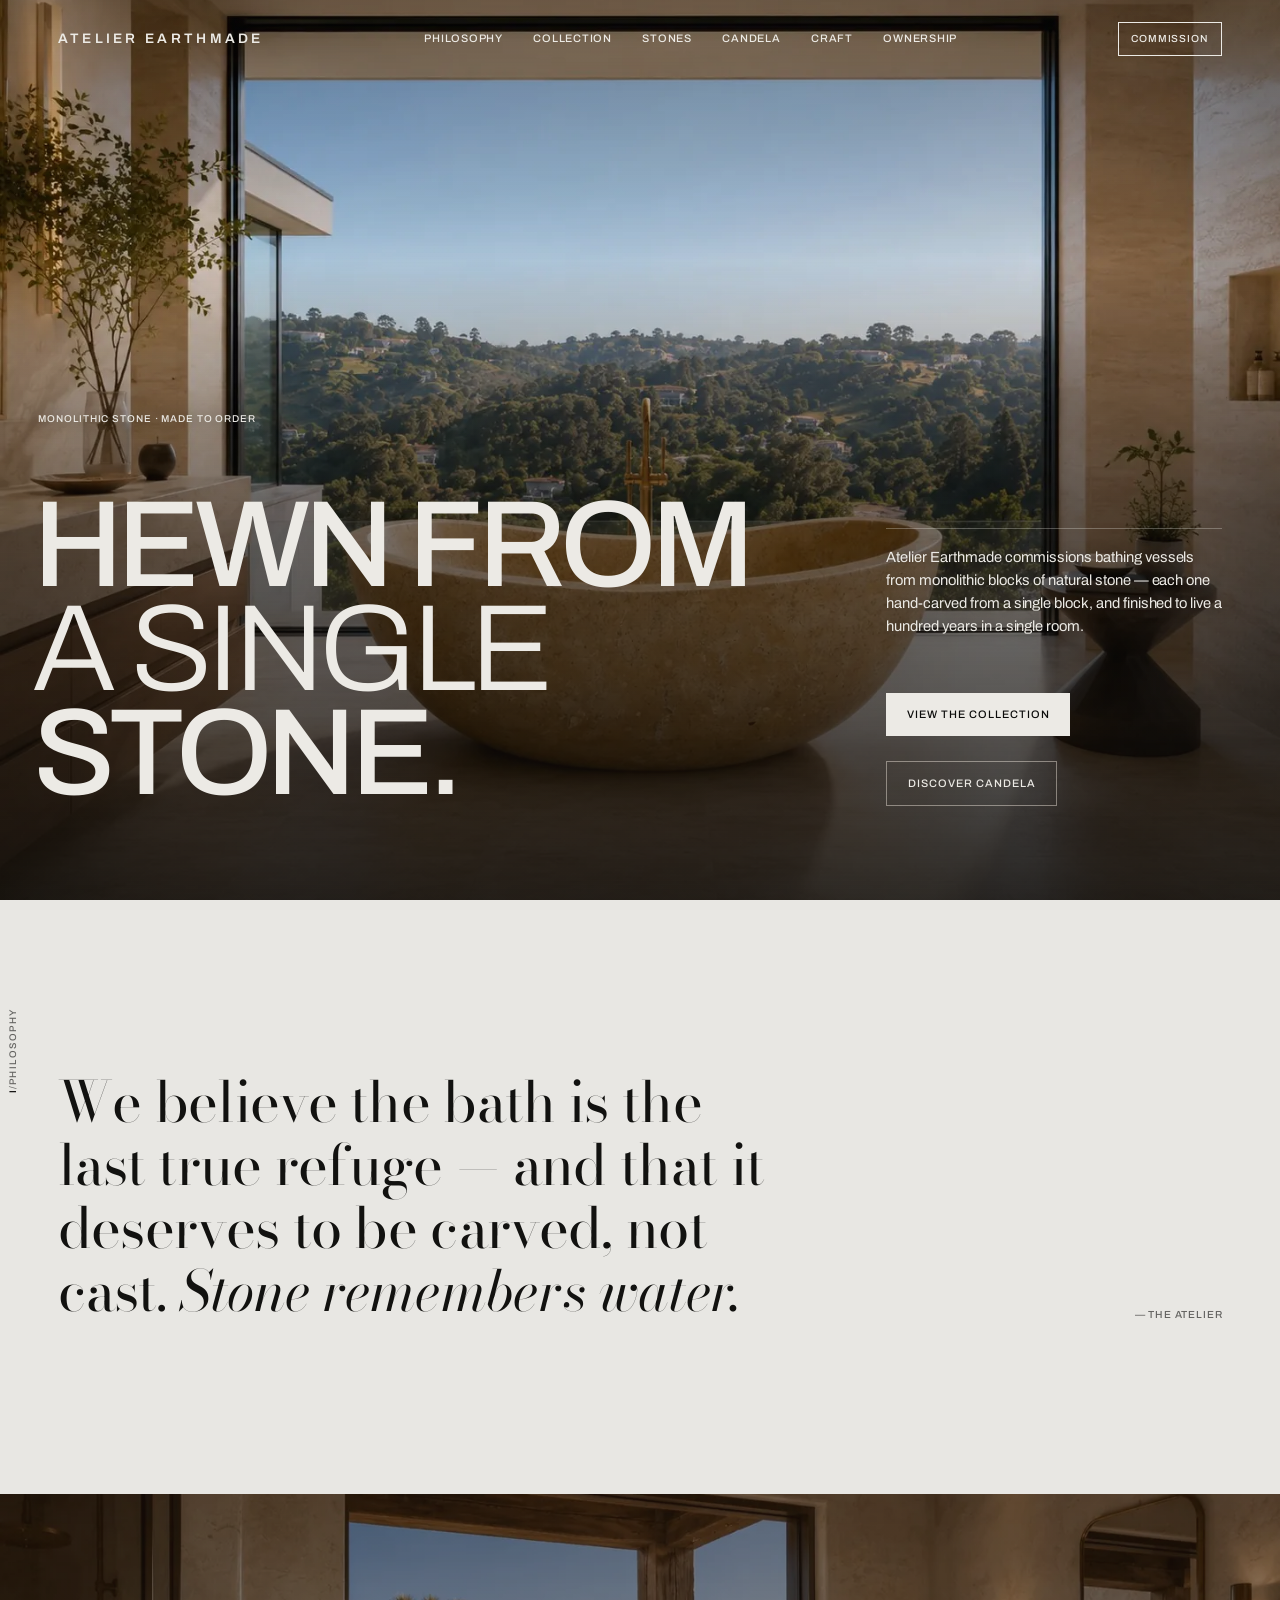
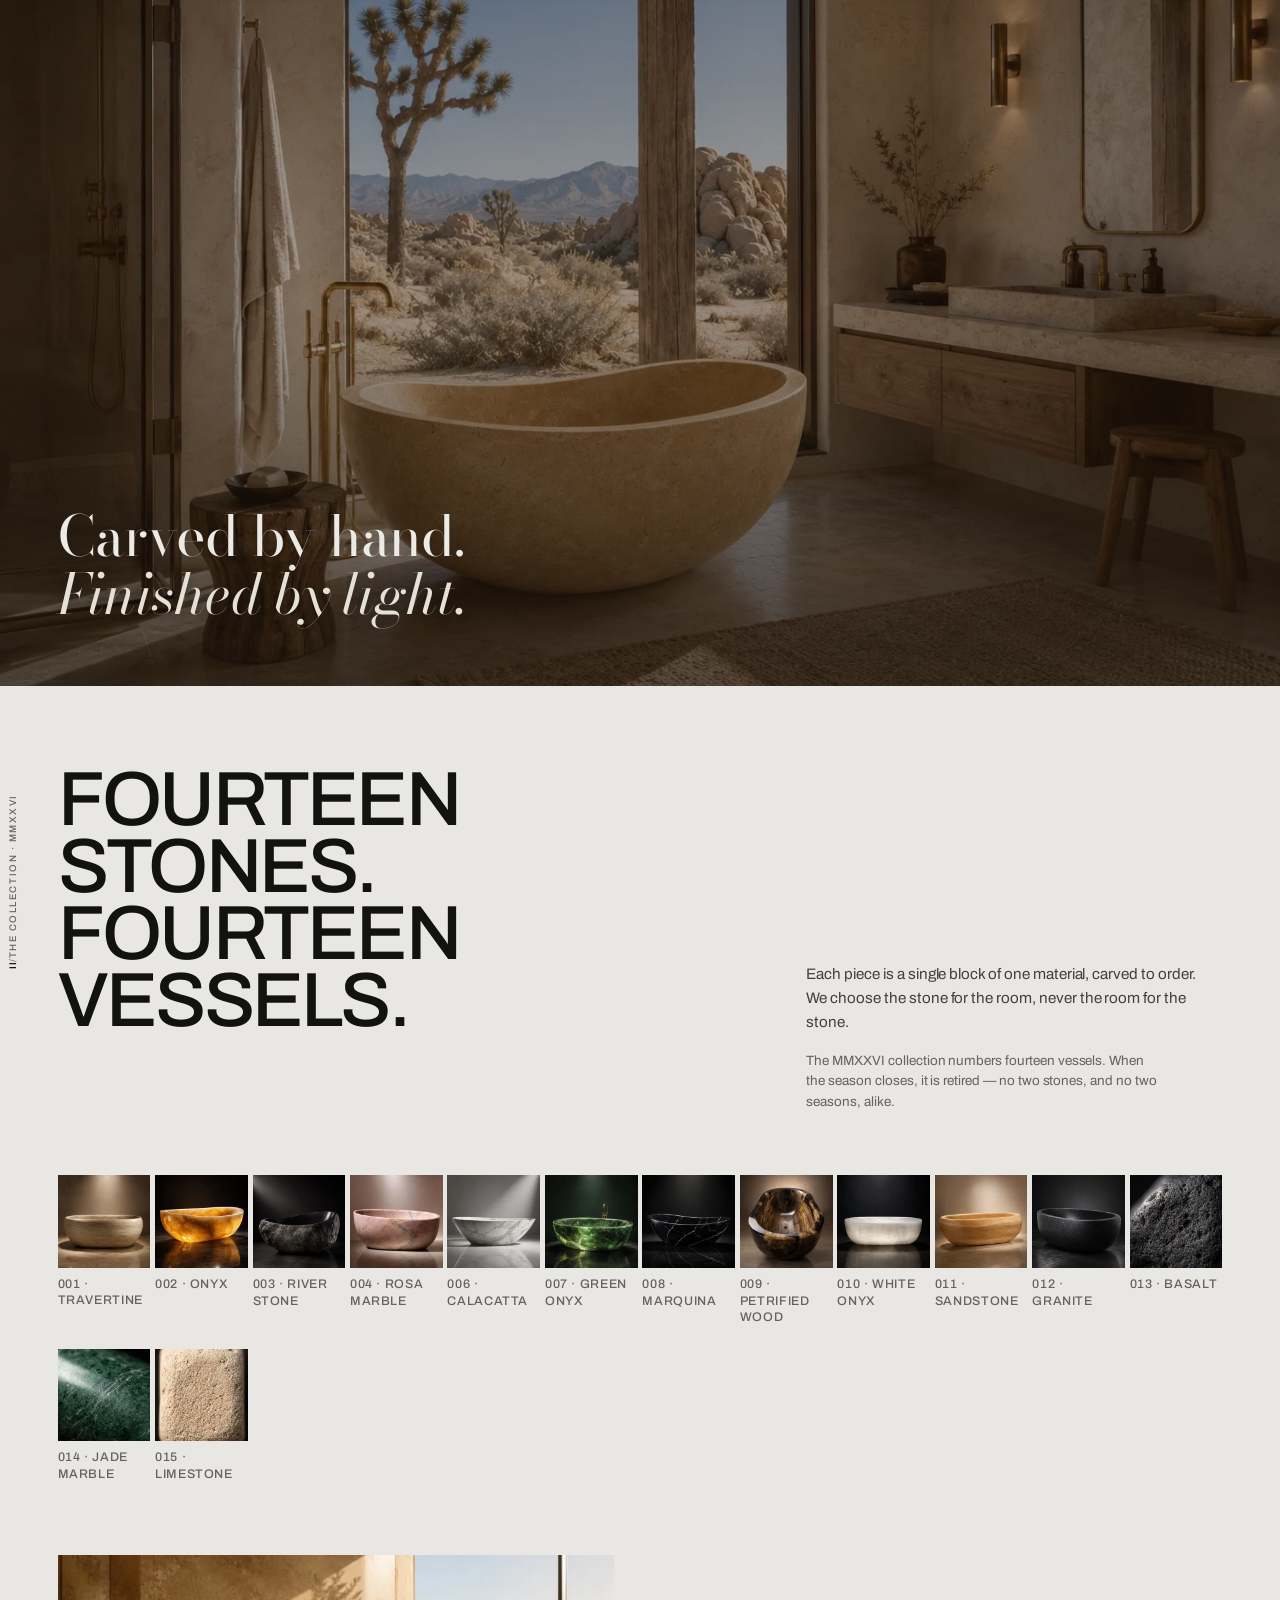
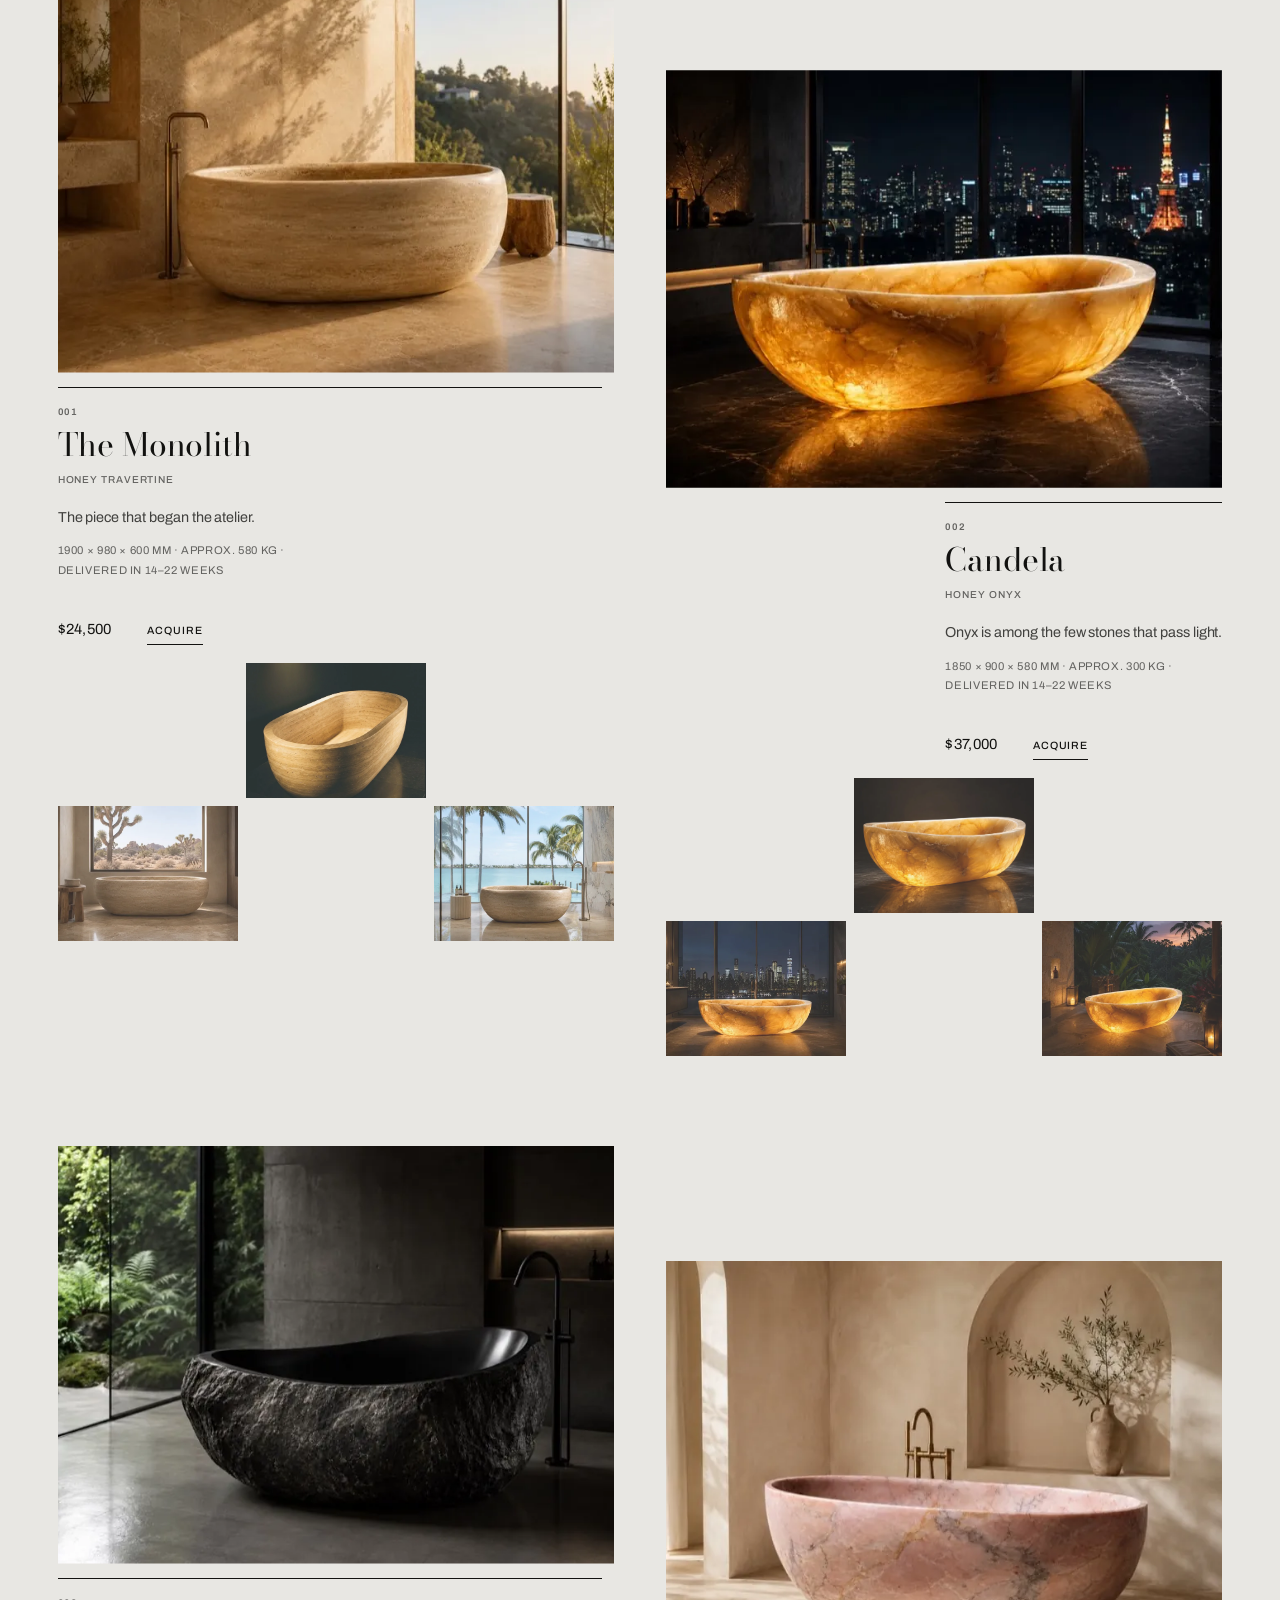
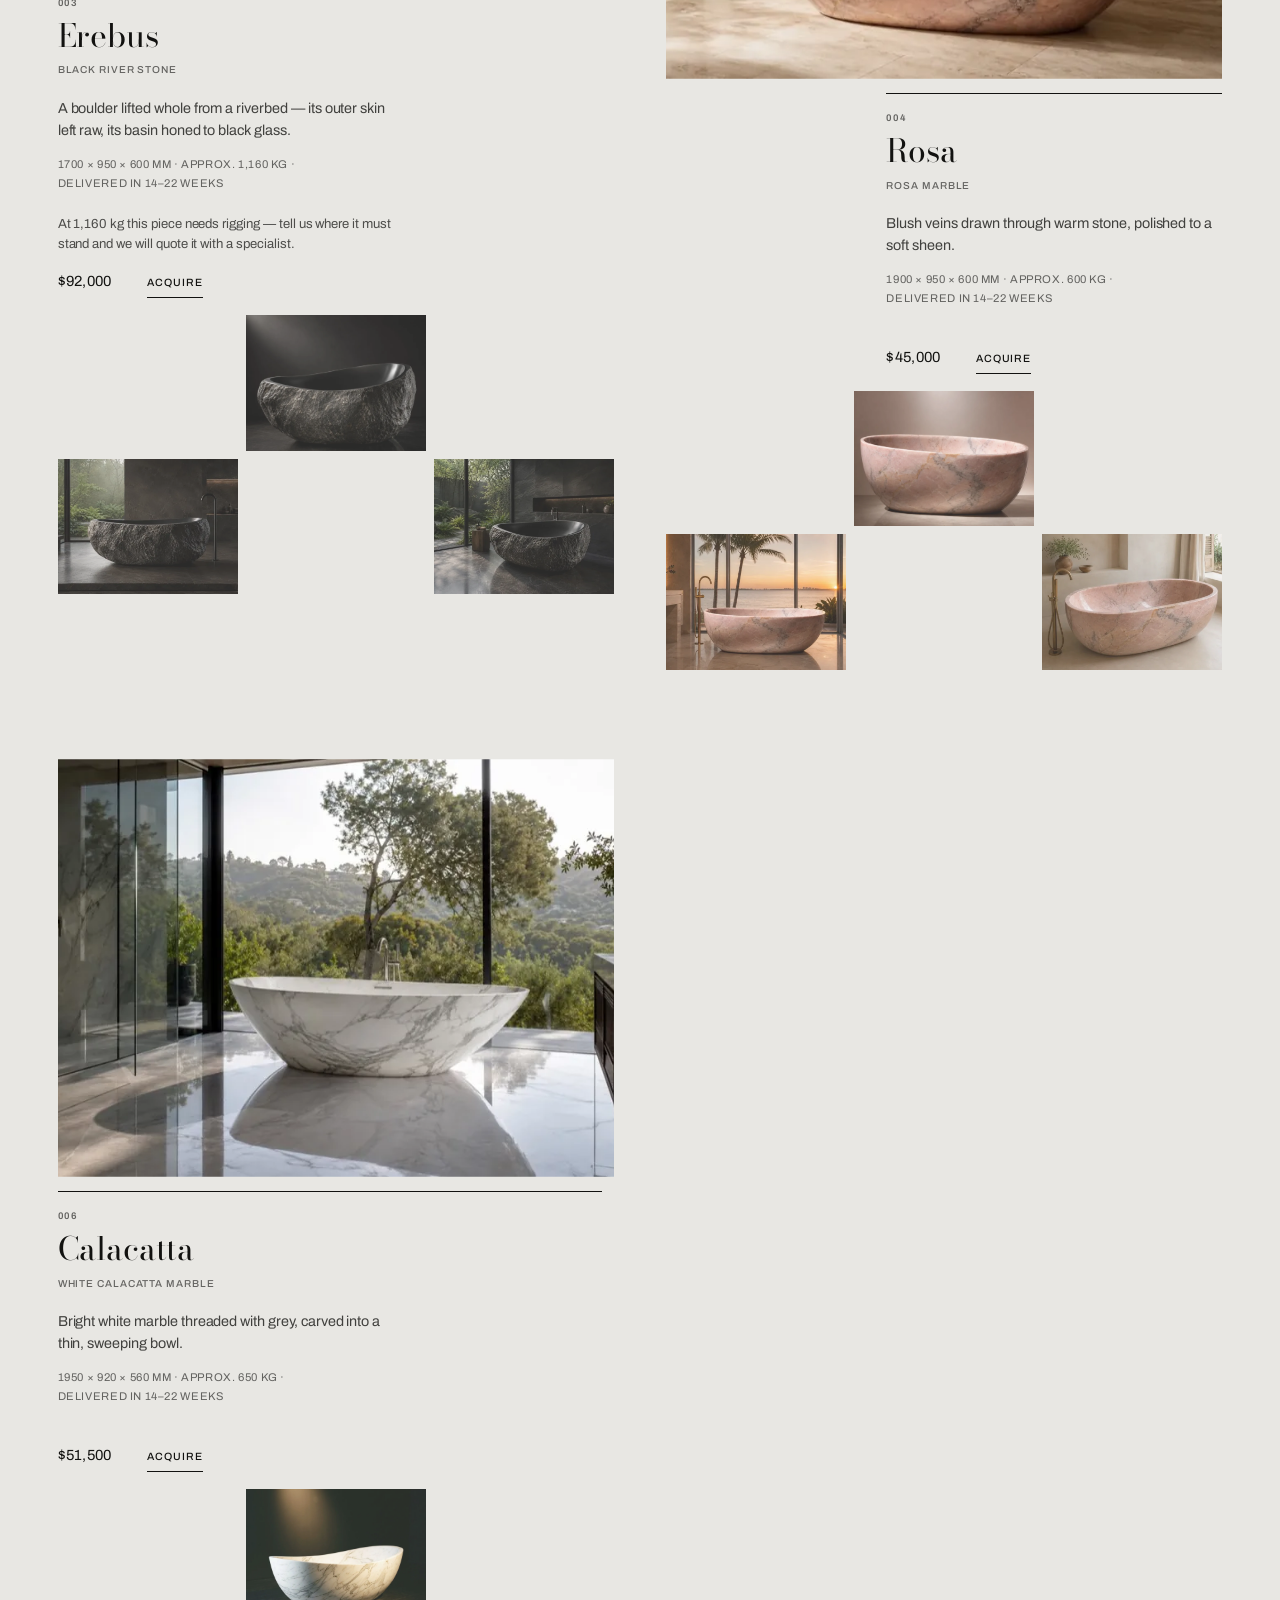
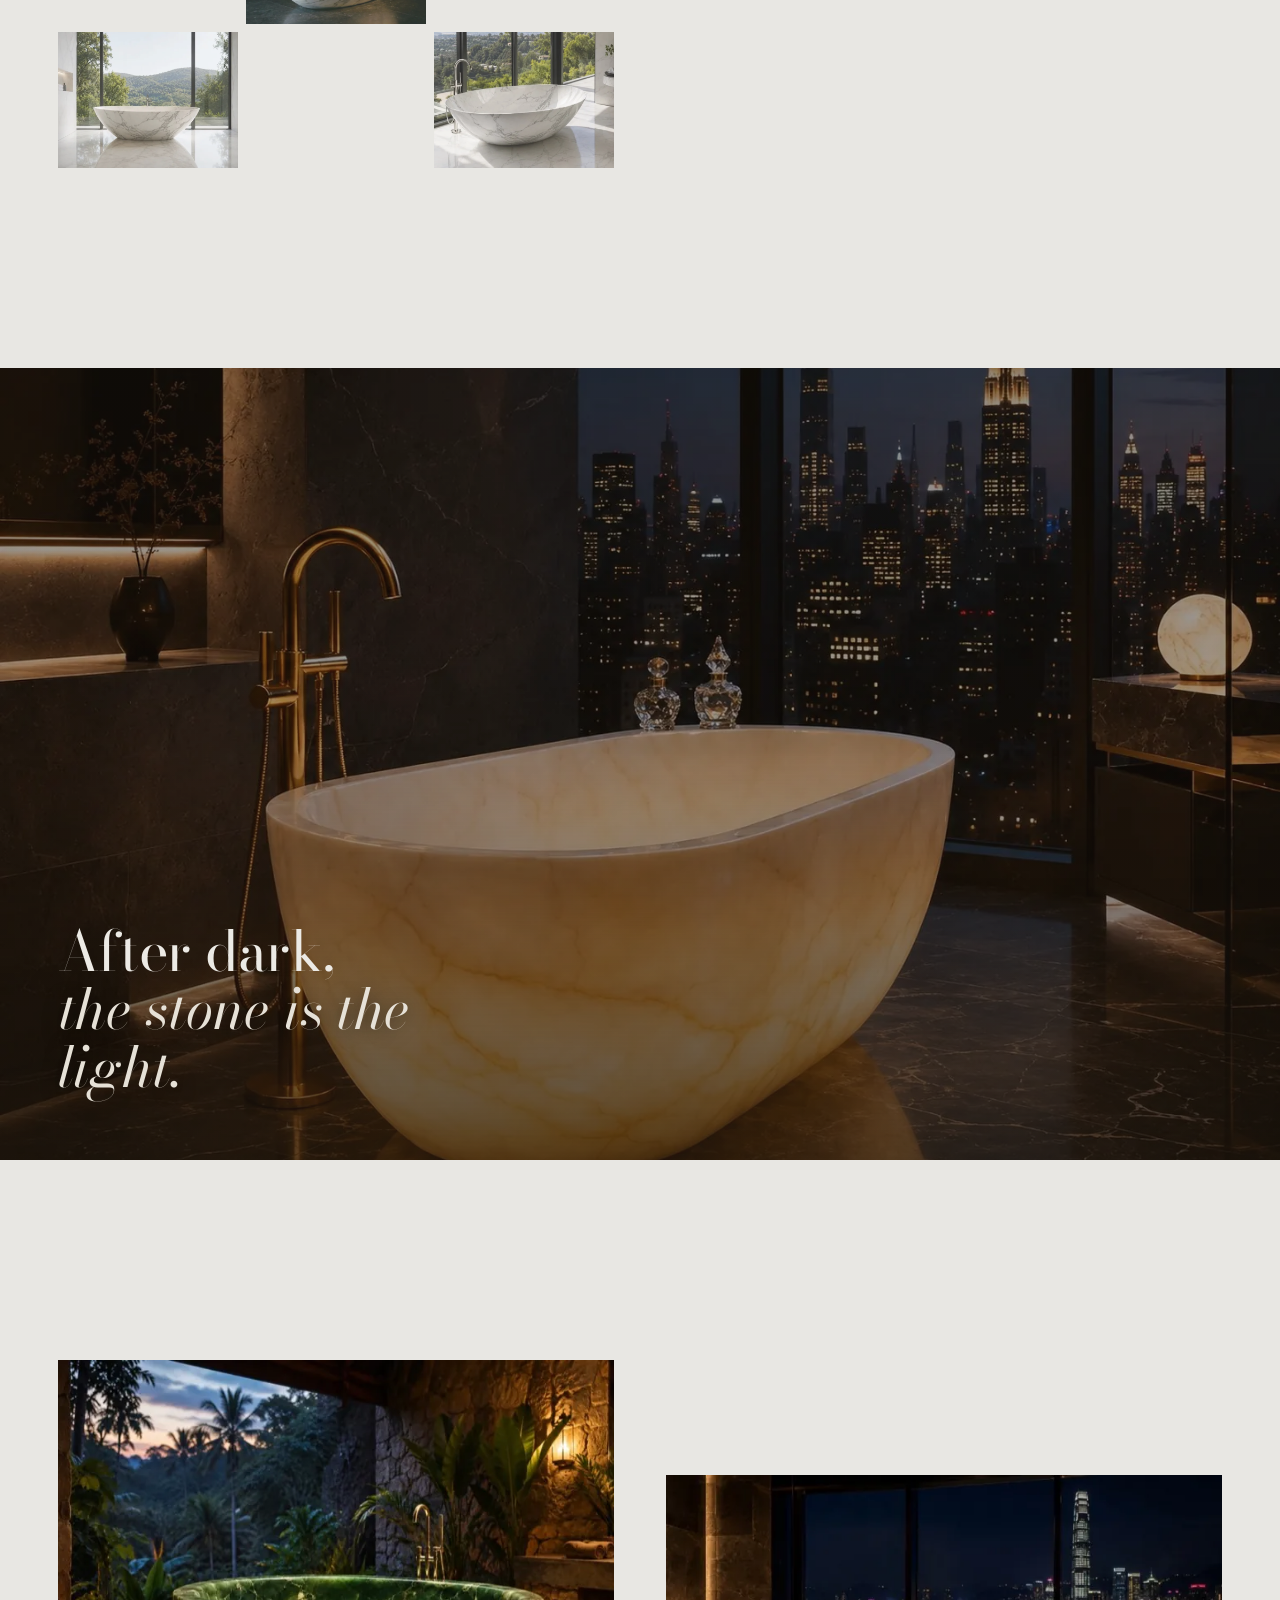
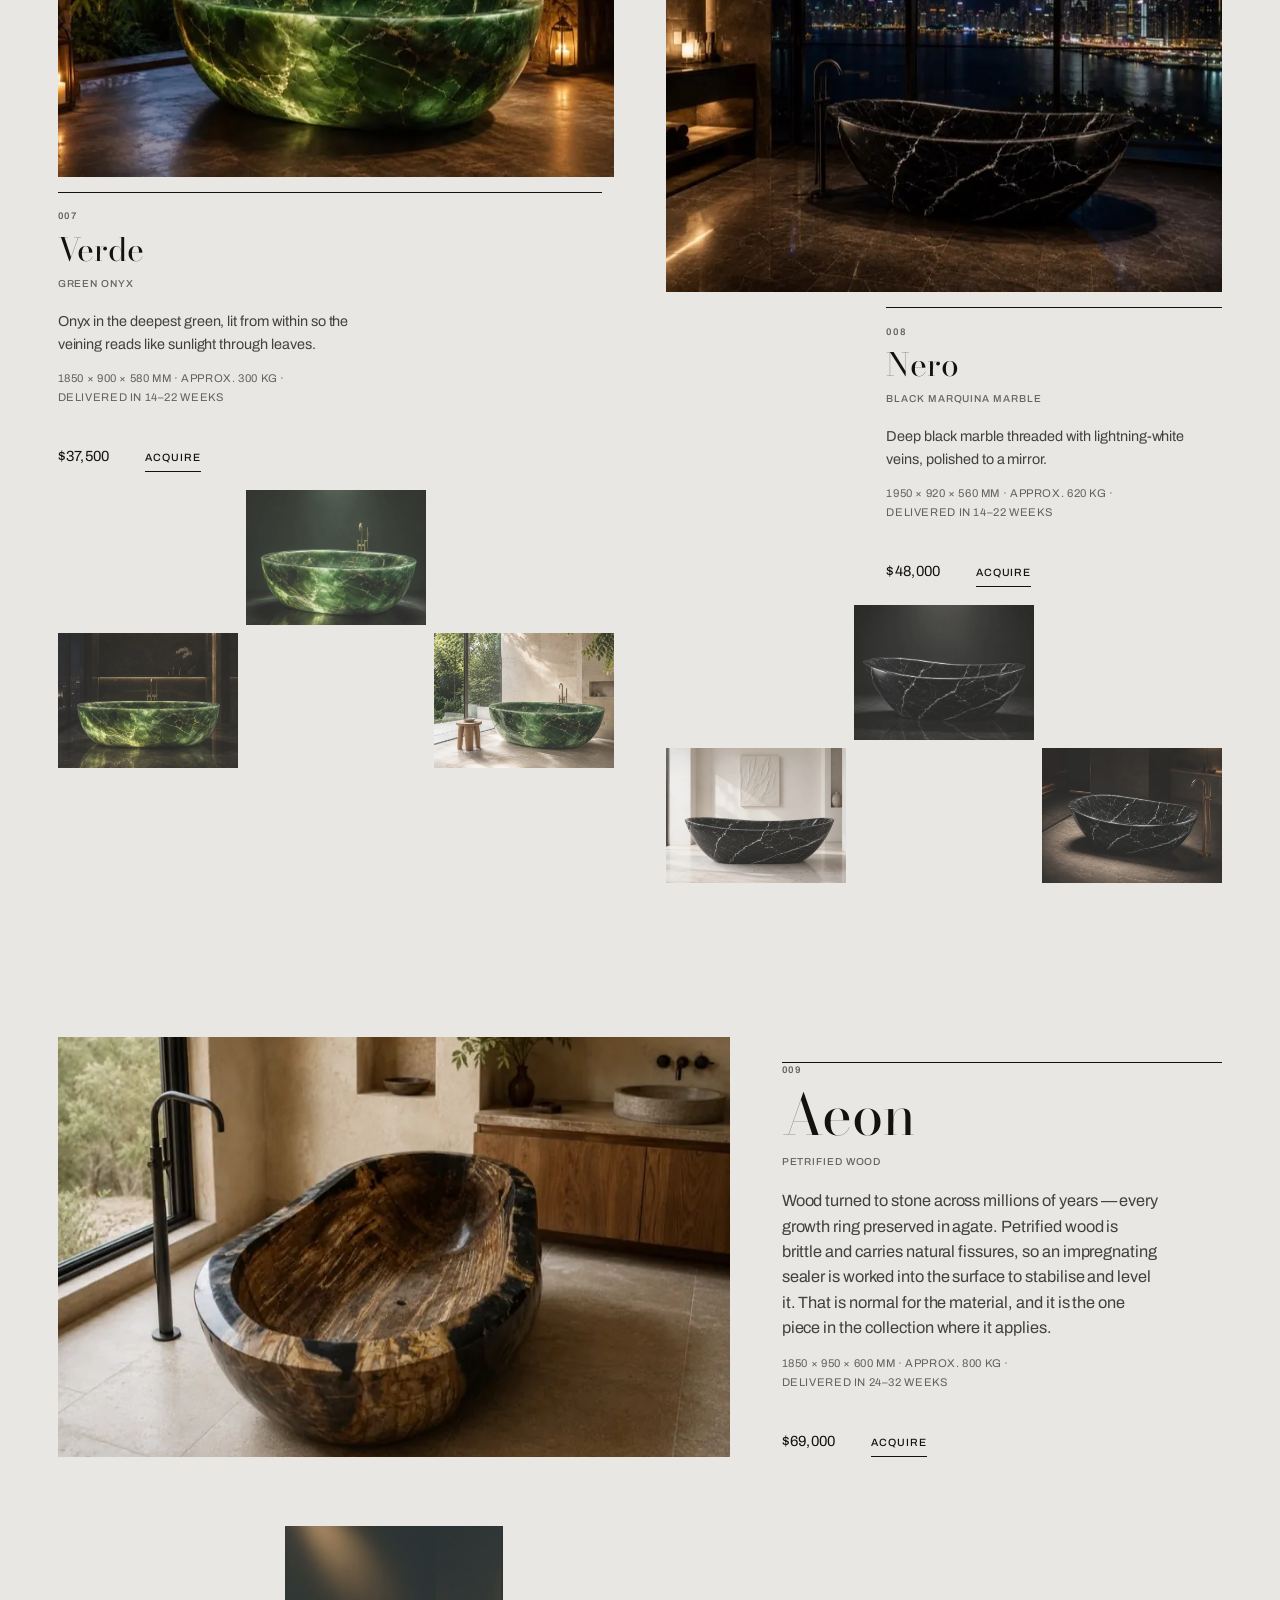
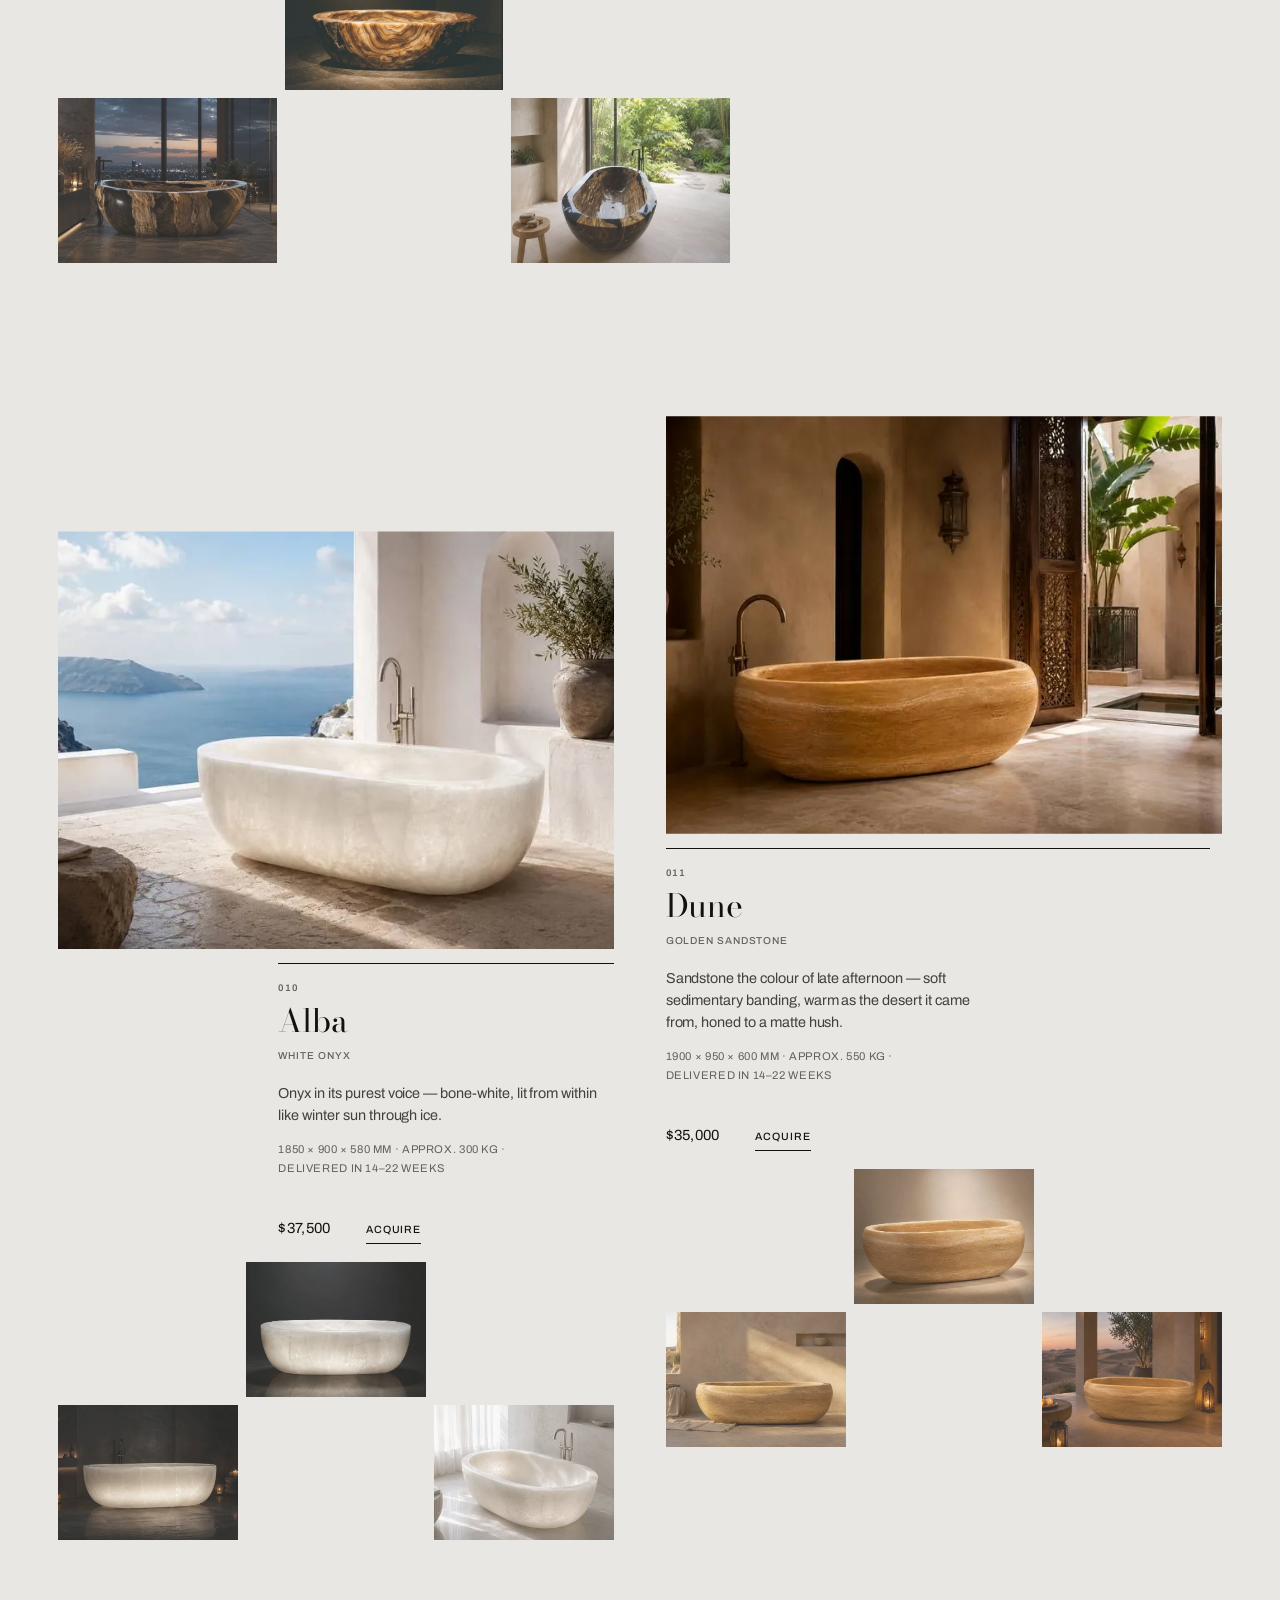
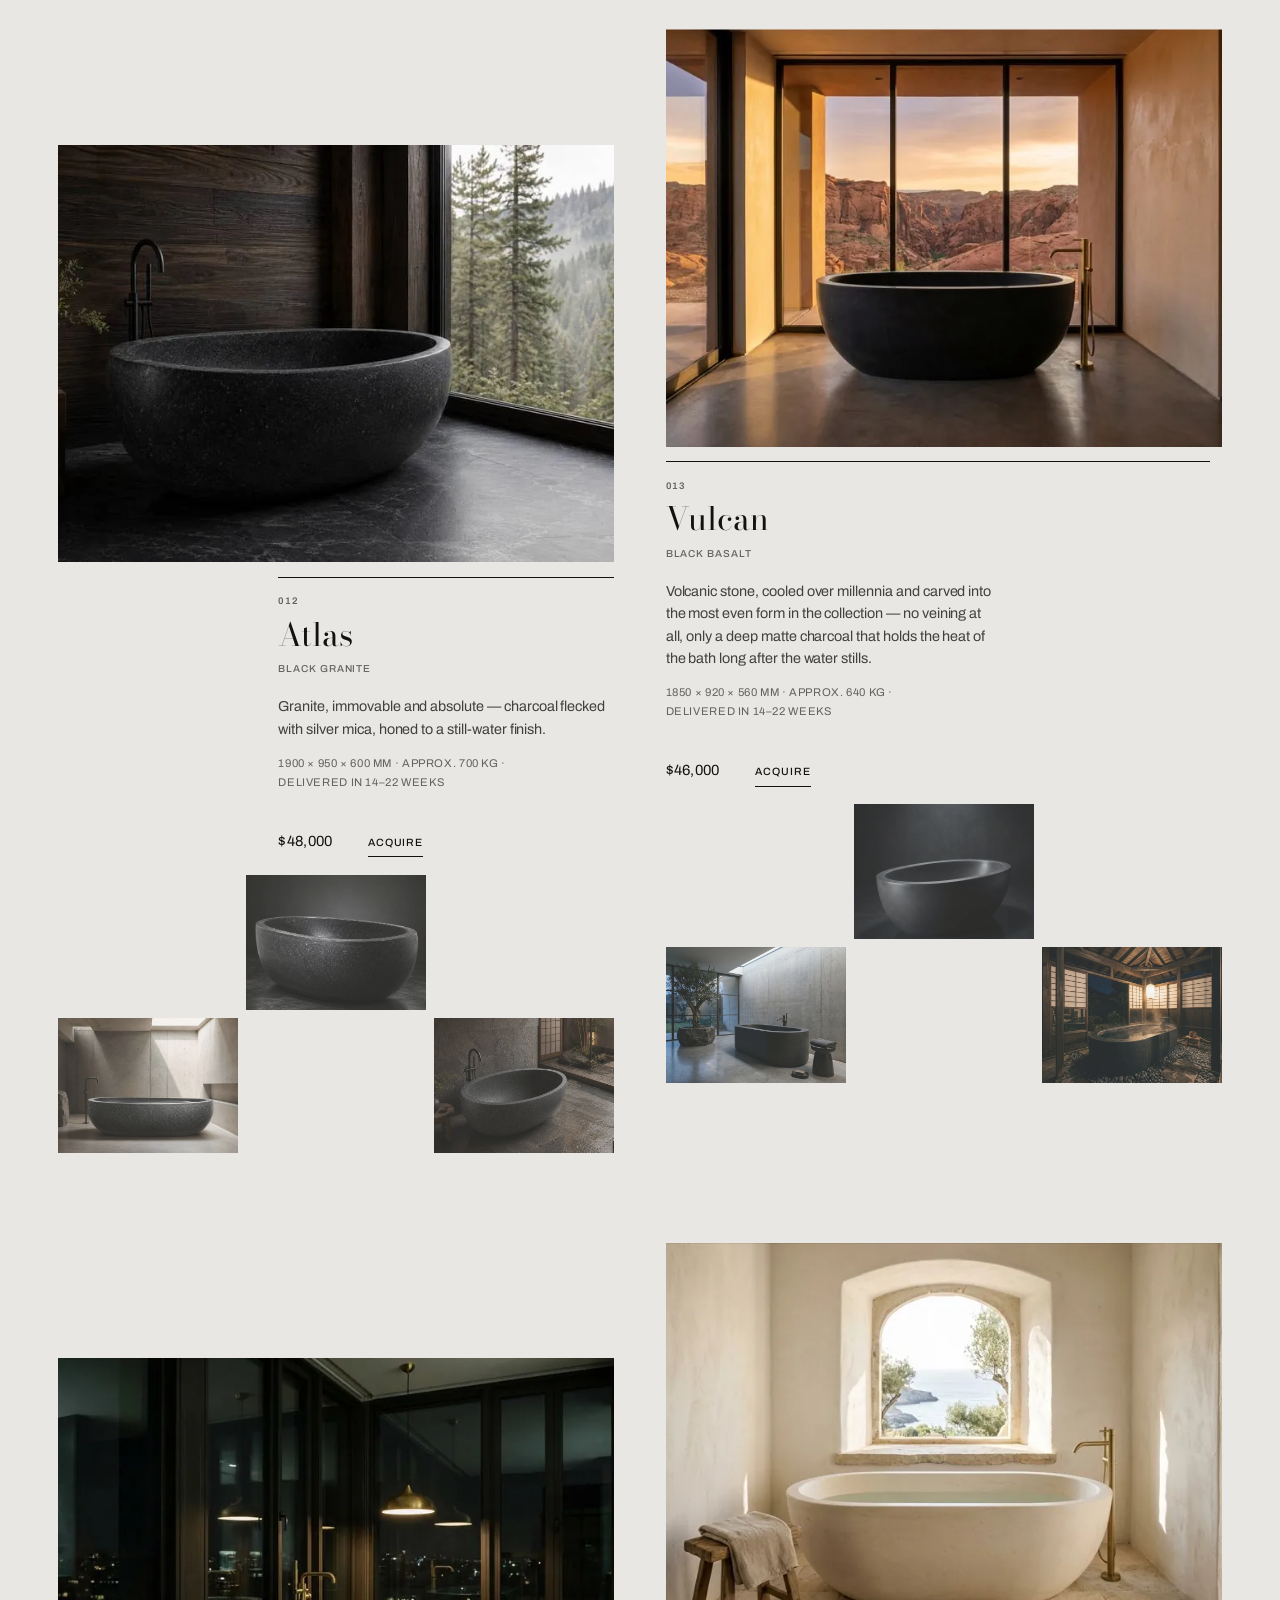
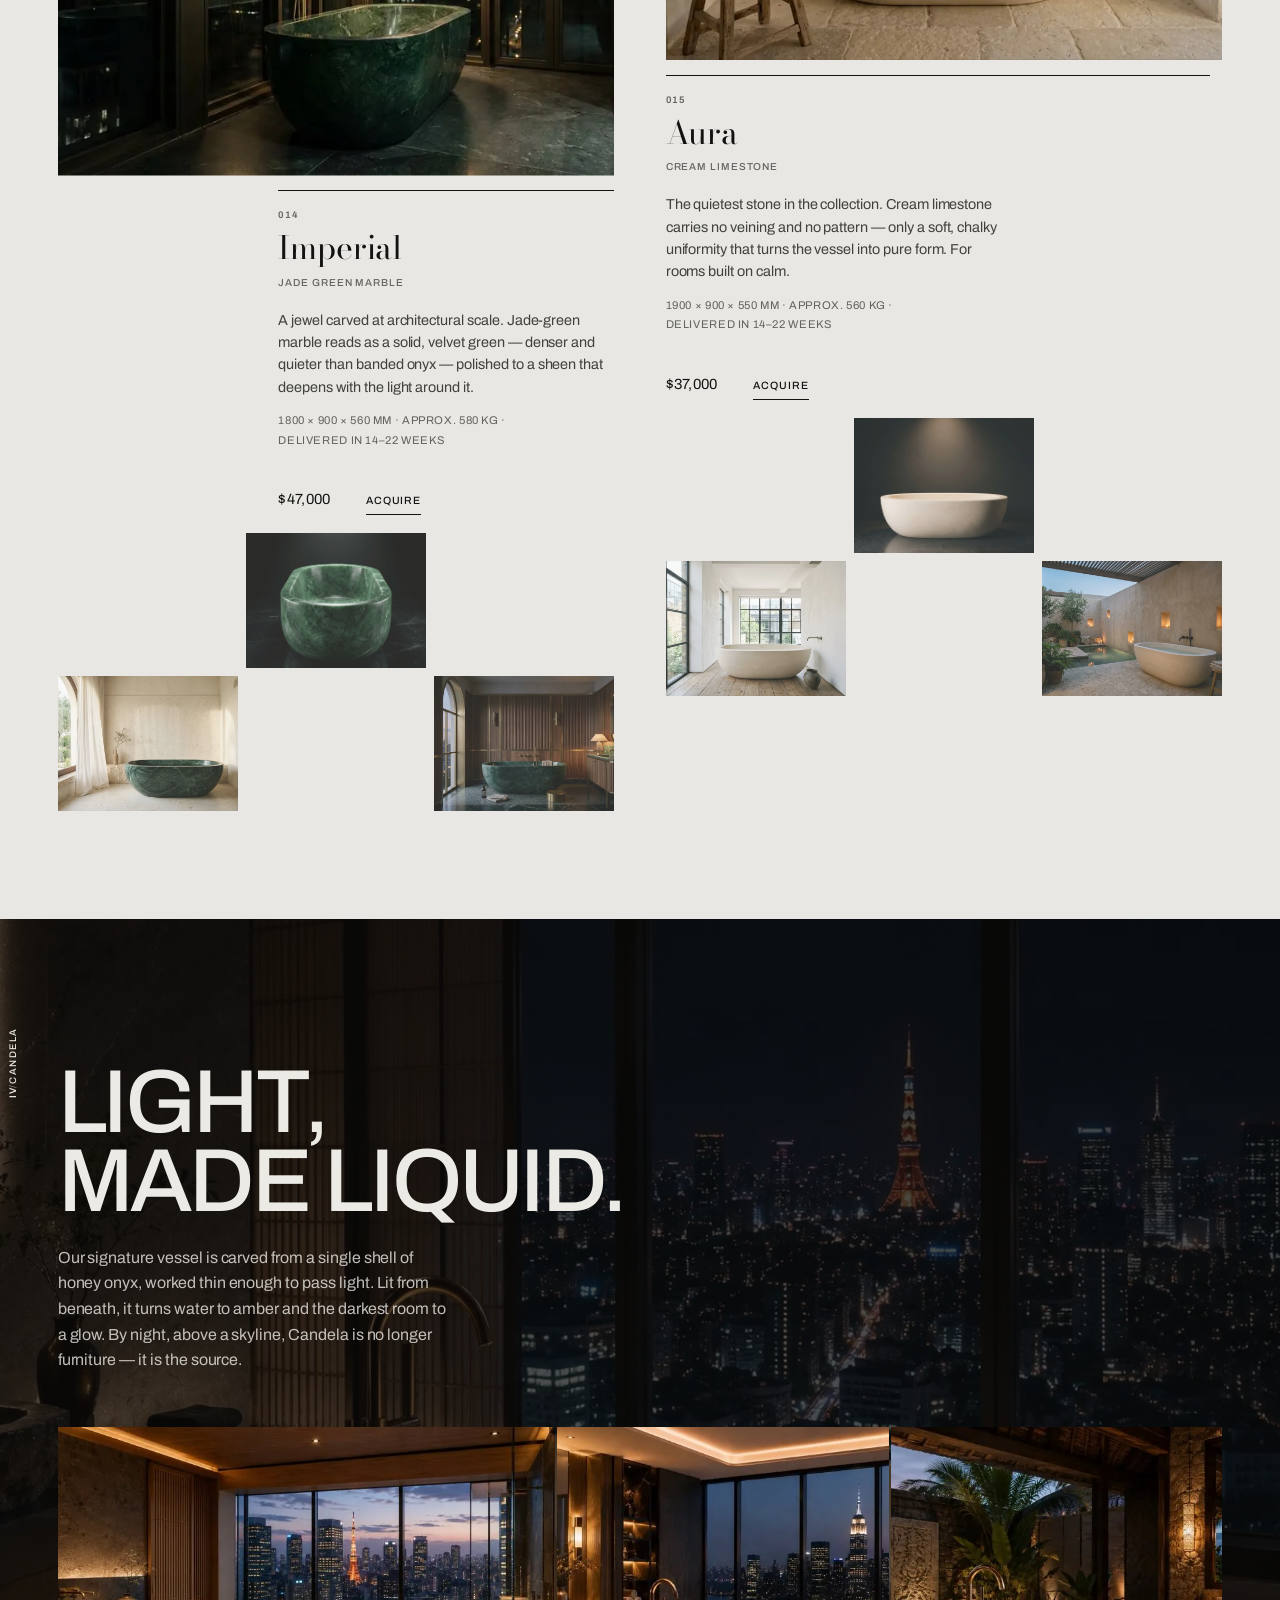
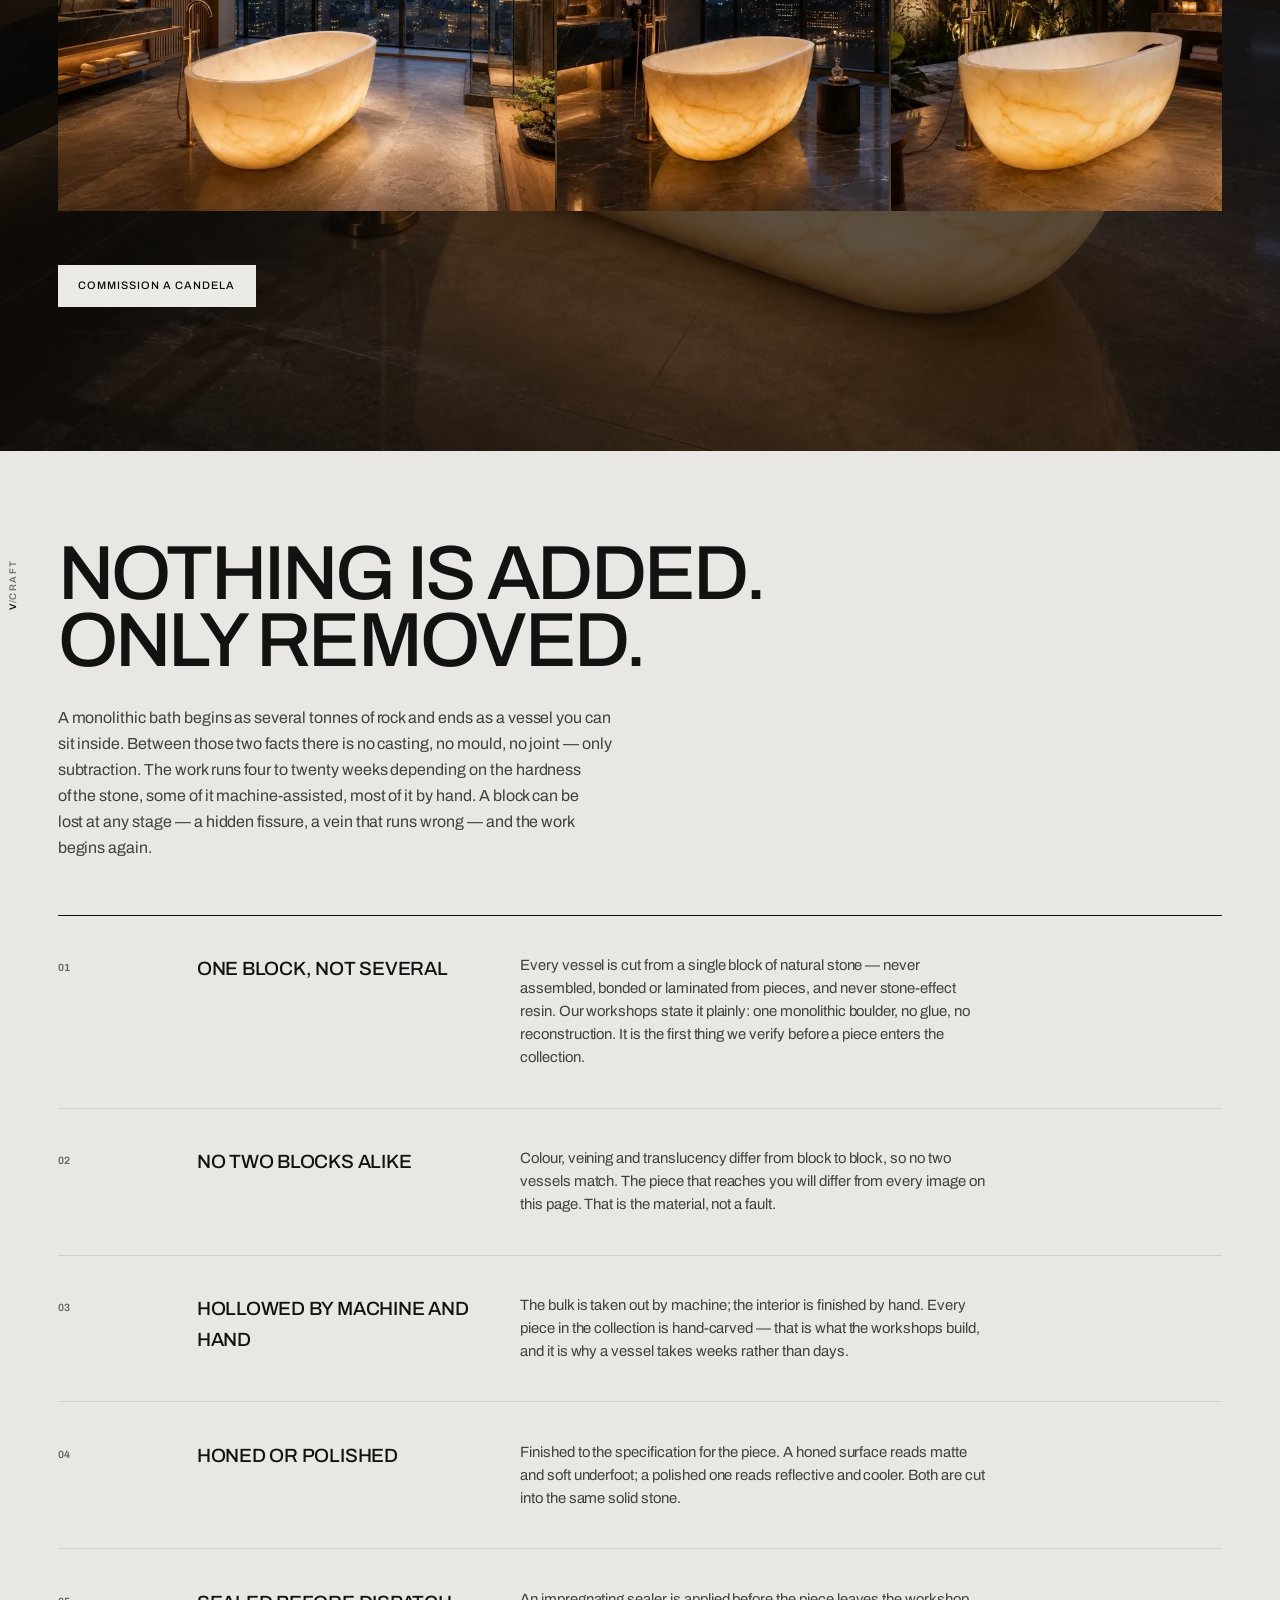
==== commit ea5ac77e: "revert lead times to 14-22 / 24-32; correct The Monolith weight to 580 kg Lead time: owner prefers t" ====
--- a/site/index.html
+++ b/site/index.html
@@ -166,7 +166,7 @@
           <h3 class="look__name">The Monolith</h3>
           <span class="look__mat">Honey Travertine</span>
           <p class="look__copy">The piece that began the atelier.</p>
-          <p class="look__spec">1900 &times; 980 &times; 600 mm &middot; approx. 350&nbsp;kg &middot; delivered in 16&ndash;24 weeks</p>
+          <p class="look__spec">1900 &times; 980 &times; 600 mm &middot; approx. 580&nbsp;kg &middot; delivered in 14&ndash;22 weeks</p>
           <div class="look__foot">
             <span class="look__price">$24,500</span>
             <button class="btn btn--line piece__buy" data-img="assets/img/studio-monolith.jpg" data-sku="EM-001" data-piece="The Monolith" data-material="Honey Travertine" data-price="24500"><span>Acquire</span></button>
@@ -181,7 +181,7 @@
           <h3 class="look__name">Candela</h3>
           <span class="look__mat">Honey Onyx</span>
           <p class="look__copy">Onyx is among the few stones that pass light.</p>
-          <p class="look__spec">1850 &times; 900 &times; 580 mm &middot; approx. 300&nbsp;kg &middot; delivered in 16&ndash;24 weeks</p>
+          <p class="look__spec">1850 &times; 900 &times; 580 mm &middot; approx. 300&nbsp;kg &middot; delivered in 14&ndash;22 weeks</p>
           <div class="look__foot">
             <span class="look__price">$37,000</span>
             <button class="btn btn--line piece__buy" data-img="assets/img/studio-candela.jpg" data-sku="EM-002" data-piece="Candela" data-material="Honey Onyx" data-price="37000"><span>Acquire</span></button>
@@ -196,7 +196,7 @@
           <h3 class="look__name">Erebus</h3>
           <span class="look__mat">Black River Stone</span>
           <p class="look__copy">A boulder lifted whole from a riverbed — its outer skin left raw, its basin honed to black glass.</p>
-          <p class="look__spec">1700 &times; 950 &times; 600 mm &middot; approx. 1,160&nbsp;kg &middot; delivered in 16&ndash;24 weeks</p>
+          <p class="look__spec">1700 &times; 950 &times; 600 mm &middot; approx. 1,160&nbsp;kg &middot; delivered in 14&ndash;22 weeks</p>
           <p class="look__note">At 1,160&nbsp;kg this piece needs rigging &mdash; tell us where it must stand and we will quote it with a specialist.</p>
           <div class="look__foot">
             <span class="look__price">$92,000</span>
@@ -212,7 +212,7 @@
           <h3 class="look__name">Rosa</h3>
           <span class="look__mat">Rosa Marble</span>
           <p class="look__copy">Blush veins drawn through warm stone, polished to a soft sheen.</p>
-          <p class="look__spec">1900 &times; 950 &times; 600 mm &middot; approx. 600&nbsp;kg &middot; delivered in 16&ndash;24 weeks</p>
+          <p class="look__spec">1900 &times; 950 &times; 600 mm &middot; approx. 600&nbsp;kg &middot; delivered in 14&ndash;22 weeks</p>
           <div class="look__foot">
             <span class="look__price">$45,000</span>
             <button class="btn btn--line piece__buy" data-img="assets/img/studio-rosa.jpg" data-sku="EM-004" data-piece="Rosa" data-material="Rosa Marble" data-price="45000"><span>Acquire</span></button>
@@ -227,7 +227,7 @@
           <h3 class="look__name">Calacatta</h3>
           <span class="look__mat">White Calacatta Marble</span>
           <p class="look__copy">Bright white marble threaded with grey, carved into a thin, sweeping bowl.</p>
-          <p class="look__spec">1950 &times; 920 &times; 560 mm &middot; approx. 650&nbsp;kg &middot; delivered in 16&ndash;24 weeks</p>
+          <p class="look__spec">1950 &times; 920 &times; 560 mm &middot; approx. 650&nbsp;kg &middot; delivered in 14&ndash;22 weeks</p>
           <div class="look__foot">
             <span class="look__price">$51,500</span>
             <button class="btn btn--line piece__buy" data-img="assets/img/studio-calacatta.jpg" data-sku="EM-006" data-piece="Calacatta" data-material="White Calacatta Marble" data-price="51500"><span>Acquire</span></button>
@@ -248,7 +248,7 @@
           <h3 class="look__name">Verde</h3>
           <span class="look__mat">Green Onyx</span>
           <p class="look__copy">Onyx in the deepest green, lit from within so the veining reads like sunlight through leaves.</p>
-          <p class="look__spec">1850 &times; 900 &times; 580 mm &middot; approx. 300&nbsp;kg &middot; delivered in 16&ndash;24 weeks</p>
+          <p class="look__spec">1850 &times; 900 &times; 580 mm &middot; approx. 300&nbsp;kg &middot; delivered in 14&ndash;22 weeks</p>
           <div class="look__foot">
             <span class="look__price">$37,500</span>
             <button class="btn btn--line piece__buy" data-img="assets/img/studio-verde.jpg" data-sku="EM-007" data-piece="Verde" data-material="Green Onyx" data-price="37500"><span>Acquire</span></button>
@@ -263,7 +263,7 @@
           <h3 class="look__name">Nero</h3>
           <span class="look__mat">Black Marquina Marble</span>
           <p class="look__copy">Deep black marble threaded with lightning-white veins, polished to a mirror.</p>
-          <p class="look__spec">1950 &times; 920 &times; 560 mm &middot; approx. 620&nbsp;kg &middot; delivered in 16&ndash;24 weeks</p>
+          <p class="look__spec">1950 &times; 920 &times; 560 mm &middot; approx. 620&nbsp;kg &middot; delivered in 14&ndash;22 weeks</p>
           <div class="look__foot">
             <span class="look__price">$48,000</span>
             <button class="btn btn--line piece__buy" data-img="assets/img/studio-nero.jpg" data-sku="EM-008" data-piece="Nero" data-material="Black Marquina Marble" data-price="48000"><span>Acquire</span></button>
@@ -278,7 +278,7 @@
           <h3 class="look__name">Aeon</h3>
           <span class="look__mat">Petrified Wood</span>
           <p class="look__copy">Wood turned to stone across millions of years — every growth ring preserved in agate. Petrified wood is brittle and carries natural fissures, so an impregnating sealer is worked into the surface to stabilise and level it. That is normal for the material, and it is the one piece in the collection where it applies.</p>
-          <p class="look__spec">1850 &times; 950 &times; 600 mm &middot; approx. 800&nbsp;kg &middot; delivered in 26&ndash;34 weeks</p>
+          <p class="look__spec">1850 &times; 950 &times; 600 mm &middot; approx. 800&nbsp;kg &middot; delivered in 24&ndash;32 weeks</p>
           <div class="look__foot">
             <span class="look__price">$69,000</span>
             <button class="btn btn--line piece__buy" data-img="assets/img/studio-aeon.jpg" data-sku="EM-009" data-piece="Aeon" data-material="Petrified Wood" data-price="69000"><span>Acquire</span></button>
@@ -293,7 +293,7 @@
           <h3 class="look__name">Alba</h3>
           <span class="look__mat">White Onyx</span>
           <p class="look__copy">Onyx in its purest voice — bone-white, lit from within like winter sun through ice.</p>
-          <p class="look__spec">1850 &times; 900 &times; 580 mm &middot; approx. 300&nbsp;kg &middot; delivered in 16&ndash;24 weeks</p>
+          <p class="look__spec">1850 &times; 900 &times; 580 mm &middot; approx. 300&nbsp;kg &middot; delivered in 14&ndash;22 weeks</p>
           <div class="look__foot">
             <span class="look__price">$37,500</span>
             <button class="btn btn--line piece__buy" data-img="assets/img/studio-alba.jpg" data-sku="EM-010" data-piece="Alba" data-material="White Onyx" data-price="37500"><span>Acquire</span></button>
@@ -308,7 +308,7 @@
           <h3 class="look__name">Dune</h3>
           <span class="look__mat">Golden Sandstone</span>
           <p class="look__copy">Sandstone the colour of late afternoon — soft sedimentary banding, warm as the desert it came from, honed to a matte hush.</p>
-          <p class="look__spec">1900 &times; 950 &times; 600 mm &middot; approx. 550&nbsp;kg &middot; delivered in 16&ndash;24 weeks</p>
+          <p class="look__spec">1900 &times; 950 &times; 600 mm &middot; approx. 550&nbsp;kg &middot; delivered in 14&ndash;22 weeks</p>
           <div class="look__foot">
             <span class="look__price">$35,000</span>
             <button class="btn btn--line piece__buy" data-img="assets/img/studio-dune.jpg" data-sku="EM-011" data-piece="Dune" data-material="Golden Sandstone" data-price="35000"><span>Acquire</span></button>
@@ -323,7 +323,7 @@
           <h3 class="look__name">Atlas</h3>
           <span class="look__mat">Black Granite</span>
           <p class="look__copy">Granite, immovable and absolute — charcoal flecked with silver mica, honed to a still-water finish.</p>
-          <p class="look__spec">1900 &times; 950 &times; 600 mm &middot; approx. 700&nbsp;kg &middot; delivered in 16&ndash;24 weeks</p>
+          <p class="look__spec">1900 &times; 950 &times; 600 mm &middot; approx. 700&nbsp;kg &middot; delivered in 14&ndash;22 weeks</p>
           <div class="look__foot">
             <span class="look__price">$48,000</span>
             <button class="btn btn--line piece__buy" data-img="assets/img/studio-atlas.jpg" data-sku="EM-012" data-piece="Atlas" data-material="Black Granite" data-price="48000"><span>Acquire</span></button>
@@ -339,7 +339,7 @@
           <h3 class="look__name">Vulcan</h3>
           <span class="look__mat">Black Basalt</span>
           <p class="look__copy">Volcanic stone, cooled over millennia and carved into the most even form in the collection &mdash; no veining at all, only a deep matte charcoal that holds the heat of the bath long after the water stills.</p>
-          <p class="look__spec">1850 &times; 920 &times; 560 mm &middot; approx. 640&nbsp;kg &middot; delivered in 16&ndash;24 weeks</p>
+          <p class="look__spec">1850 &times; 920 &times; 560 mm &middot; approx. 640&nbsp;kg &middot; delivered in 14&ndash;22 weeks</p>
           <div class="look__foot">
             <span class="look__price">$46,000</span>
             <button class="btn btn--line piece__buy" data-img="assets/img/studio-vulcan.jpg" data-sku="EM-013" data-piece="Vulcan" data-material="Black Basalt" data-price="46000"><span>Acquire</span></button>
@@ -356,7 +356,7 @@
           <h3 class="look__name">Imperial</h3>
           <span class="look__mat">Jade Green Marble</span>
           <p class="look__copy">A jewel carved at architectural scale. Jade-green marble reads as a solid, velvet green &mdash; denser and quieter than banded onyx &mdash; polished to a sheen that deepens with the light around it.</p>
-          <p class="look__spec">1800 &times; 900 &times; 560 mm &middot; approx. 580&nbsp;kg &middot; delivered in 16&ndash;24 weeks</p>
+          <p class="look__spec">1800 &times; 900 &times; 560 mm &middot; approx. 580&nbsp;kg &middot; delivered in 14&ndash;22 weeks</p>
           <div class="look__foot">
             <span class="look__price">$47,000</span>
             <button class="btn btn--line piece__buy" data-img="assets/img/studio-imperial.jpg" data-sku="EM-014" data-piece="Imperial" data-material="Jade Green Marble" data-price="47000"><span>Acquire</span></button>
@@ -373,7 +373,7 @@
           <h3 class="look__name">Aura</h3>
           <span class="look__mat">Cream Limestone</span>
           <p class="look__copy">The quietest stone in the collection. Cream limestone carries no veining and no pattern &mdash; only a soft, chalky uniformity that turns the vessel into pure form. For rooms built on calm.</p>
-          <p class="look__spec">1900 &times; 900 &times; 550 mm &middot; approx. 560&nbsp;kg &middot; delivered in 16&ndash;24 weeks</p>
+          <p class="look__spec">1900 &times; 900 &times; 550 mm &middot; approx. 560&nbsp;kg &middot; delivered in 14&ndash;22 weeks</p>
           <div class="look__foot">
             <span class="look__price">$37,000</span>
             <button class="btn btn--line piece__buy" data-img="assets/img/studio-aura.jpg" data-sku="EM-015" data-piece="Aura" data-material="Cream Limestone" data-price="37000"><span>Acquire</span></button>
@@ -483,7 +483,7 @@
       <div class="details__grid reveal-stagger">
         <div class="detail">
           <h3>Made to order</h3>
-          <p>Nothing waits in a warehouse. When you reserve, a block is selected for you and cut — <strong>6 to 22 weeks at the bench</strong> depending on the stone and the form. Your dates are confirmed in writing once your block is chosen, not before.</p>
+          <p>Nothing waits in a warehouse. When you reserve, a block is selected for you and cut — <strong>4 to 20 weeks at the bench</strong> depending on the stone and the form. Your dates are confirmed in writing once your block is chosen, not before.</p>
         </div>
         <div class="detail">
           <h3>Payment</h3>
@@ -567,7 +567,7 @@
           <span class="stage__time">By appointment</span>
         </div>
       </div>
-      <p class="stages__total reveal-up">Most of the collection reaches the house <strong>16 to 24 weeks</strong> after reservation. Aeon — petrified wood, the rarest material in the collection — runs <strong>26 to 34 weeks</strong>. Because every vessel is made to order, these are honest ranges rather than promises: your dates are confirmed in writing once your block is selected, and if anything moves, you hear it from us the day it moves.</p>
+      <p class="stages__total reveal-up">Most of the collection reaches the house <strong>14 to 22 weeks</strong> after reservation. Aeon — petrified wood, the rarest material in the collection — runs <strong>24 to 32 weeks</strong>. Because every vessel is made to order, these are honest ranges rather than promises: your dates are confirmed in writing once your block is selected, and if anything moves, you hear it from us the day it moves.</p>
 
       <div class="freight reveal-up">
         <p class="freight__line">Every price includes <strong>freight, crating, export documentation and transit insurance, with the sum insured stated in writing on your order</strong>. There is no separate shipping charge. <strong>Delivered to a United States address, there is nothing further to pay on delivery.</strong></p>
@@ -582,7 +582,7 @@
           <summary>Is it really carved from one solid block?</summary>
           <div class="faq__a">
             <p>Yes — that is the definition of the collection. Each vessel is bored, hollowed, shaped and honed from one piece of stone: no resin core, no stone veneer over a substrate, no seam and no join in the body. That is a claim about the <em>body</em> of the vessel. Surface sealers are a separate matter — every piece is sealed before despatch, and Aeon&rsquo;s petrified wood additionally takes an impregnating sealer worked into the face to stabilise its natural fissures.</p>
-            <p>It is the reason a piece weighs what it does, holds the heat of a bath the way it does, and takes between sixteen and thirty-four weeks to reach you.</p>
+            <p>It is the reason a piece weighs what it does, holds the heat of a bath the way it does, and takes between fourteen and thirty-two weeks to reach you.</p>
           </div>
         </details>
         <details class="faq__item">
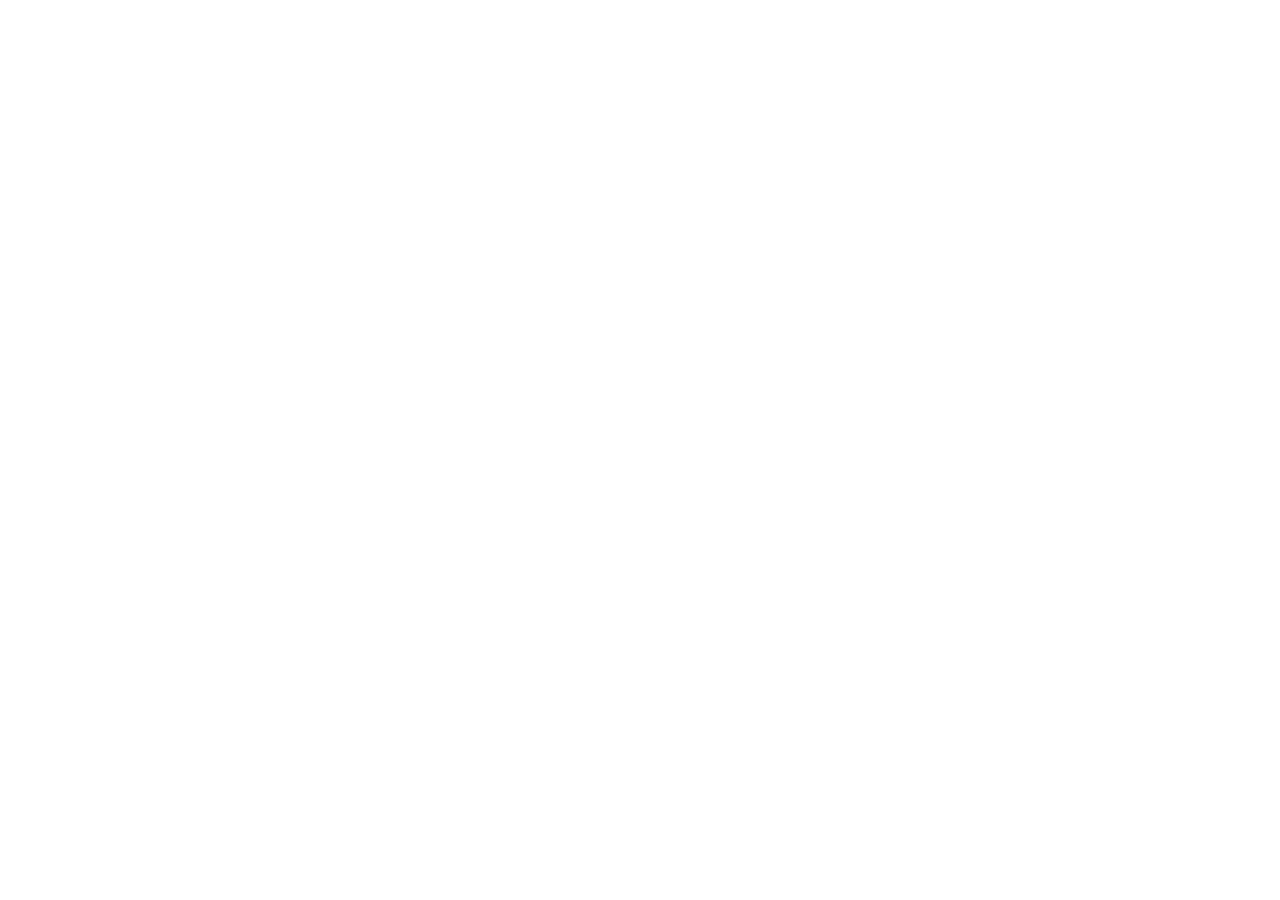
==== commit 258f850e: "chore: retire the GitHub marketing site, redirect to Shopify All copy and imagery now live on Shopif" ====
--- a/site/index.html
+++ b/site/index.html
@@ -1,790 +1,25 @@
-<!DOCTYPE html>
-<html lang="en" class="no-js">
+<!doctype html>
+<html lang="en">
 <head>
-  <meta charset="UTF-8" />
-  <meta name="viewport" content="width=device-width, initial-scale=1.0" />
-  <title>Atelier Earthmade — Monolithic Stone Bathing Vessels</title>
-  <meta name="description" content="Monolithic bathing vessels, each carved from a single block of natural stone. Fourteen pieces, made to order, delivered across the United States." />
-  <meta name="theme-color" content="#e8e7e3" />
-  <meta name="color-scheme" content="light" />
-
-  <!-- Open Graph -->
-  <meta property="og:title" content="Atelier Earthmade — Hewn from a Single Stone" />
-  <meta property="og:description" content="Fourteen monolithic bathing vessels, each cut from a single block of natural stone. Made to order, delivered across the United States with freight, insurance and duty included." />
-  <meta property="og:type" content="website" />
-  <meta property="og:url" content="https://atelierearthmade.com/" />
-  <meta property="og:site_name" content="Atelier Earthmade — Monolithic Stone" />
-  <meta property="og:image" content="https://yahbi.github.io/earthmade/assets/img/og-cover.jpg" />
-  <meta property="og:image:width" content="1200" />
-  <meta property="og:image:height" content="630" />
-  <link rel="canonical" href="https://atelierearthmade.com/" />
-  <meta name="twitter:card" content="summary_large_image" />
-  <meta name="twitter:title" content="Atelier Earthmade — Monolithic Stone Bathing Vessels" />
-  <meta name="twitter:description" content="Fourteen bathing vessels, each carved from a single block of natural stone. Made to order, delivered across the United States." />
-  <meta name="twitter:image" content="https://yahbi.github.io/earthmade/assets/img/og-cover.jpg" />
-  <link rel="preload" as="image" type="image/webp" fetchpriority="high" href="assets/img/canyon-01.webp" imagesrcset="assets/img/canyon-01.webp 1448w, assets/img/canyon-01-1800.webp 1800w, assets/img/canyon-01-2800.webp 2800w" imagesizes="100vw" />
-
-  <link rel="preconnect" href="https://fonts.googleapis.com" />
-  <link rel="preconnect" href="https://fonts.gstatic.com" crossorigin />
-  <link href="https://fonts.googleapis.com/css2?family=Archivo:wght@400;500;600&family=Bodoni+Moda:ital,opsz,wght@0,6..96,400;0,6..96,500;1,6..96,400&display=swap" rel="stylesheet" />
-
-  <link rel="icon" href="assets/favicon.svg" type="image/svg+xml" />
-  <link rel="stylesheet" href="css/styles.css?v=45e1655f" />
-
-  <!-- Structured data: brand + product catalogue -->
-  <script type="application/ld+json">
-  {
-    "@context": "https://schema.org",
-    "@graph": [
-      { "@type": "Organization", "@id": "https://yahbi.github.io/earthmade/#org", "name": "Atelier Earthmade", "description": "Atelier of monolithic stone bathing vessels, carved from a single block of natural stone.", "url": "https://atelierearthmade.com/", "sameAs": ["https://www.instagram.com/atelier.earthmade/", "https://yahbi.github.io/earthmade/"] },
-      { "@type": "Product", "name": "The Monolith — Honey Travertine Bathing Vessel", "brand": {"@id":"https://yahbi.github.io/earthmade/#org"}, "material": "Honey Travertine", "image": "https://yahbi.github.io/earthmade/assets/img/studio-monolith.jpg", "sku": "EM-001", "offers": {"@type":"Offer","price":"24500","priceCurrency":"USD","availability":"https://schema.org/MadeToOrder","url":"https://atelierearthmade.com/products/the-monolith-honey-travertine-bathing-vessel"} },
-      { "@type": "Product", "name": "Candela — Honey Onyx Bathing Vessel", "brand": {"@id":"https://yahbi.github.io/earthmade/#org"}, "material": "Honey Onyx", "image": "https://yahbi.github.io/earthmade/assets/img/studio-candela.jpg", "sku": "EM-002", "offers": {"@type":"Offer","price":"37000","priceCurrency":"USD","availability":"https://schema.org/MadeToOrder","url":"https://atelierearthmade.com/products/candela-honey-onyx-bathing-vessel"} },
-      { "@type": "Product", "name": "Erebus — Black River Stone Bathing Vessel", "brand": {"@id":"https://yahbi.github.io/earthmade/#org"}, "material": "Black River Stone", "image": "https://yahbi.github.io/earthmade/assets/img/studio-erebus.jpg", "sku": "EM-003", "offers": {"@type":"Offer","price":"92000","priceCurrency":"USD","availability":"https://schema.org/MadeToOrder","url":"https://atelierearthmade.com/products/erebus-black-river-stone-bathing-vessel"} },
-      { "@type": "Product", "name": "Rosa — Rosa Marble Bathing Vessel", "brand": {"@id":"https://yahbi.github.io/earthmade/#org"}, "material": "Rosa Marble", "image": "https://yahbi.github.io/earthmade/assets/img/studio-rosa.jpg", "sku": "EM-004", "offers": {"@type":"Offer","price":"45000","priceCurrency":"USD","availability":"https://schema.org/MadeToOrder","url":"https://atelierearthmade.com/products/rosa-rosa-marble-bathing-vessel"} },
-      { "@type": "Product", "name": "Calacatta — White Calacatta Marble Bathing Vessel", "brand": {"@id":"https://yahbi.github.io/earthmade/#org"}, "material": "White Calacatta Marble", "image": "https://yahbi.github.io/earthmade/assets/img/studio-calacatta.jpg", "sku": "EM-006", "offers": {"@type":"Offer","price":"51500","priceCurrency":"USD","availability":"https://schema.org/MadeToOrder","url":"https://atelierearthmade.com/products/calacatta-white-calacatta-marble-bathing-vessel"} },
-      { "@type": "Product", "name": "Verde — Green Onyx Bathing Vessel", "brand": {"@id":"https://yahbi.github.io/earthmade/#org"}, "material": "Green Onyx", "image": "https://yahbi.github.io/earthmade/assets/img/studio-verde.jpg", "sku": "EM-007", "offers": {"@type":"Offer","price":"37500","priceCurrency":"USD","availability":"https://schema.org/MadeToOrder","url":"https://atelierearthmade.com/products/verde-green-onyx-bathing-vessel"} },
-      { "@type": "Product", "name": "Nero — Black Marquina Marble Bathing Vessel", "brand": {"@id":"https://yahbi.github.io/earthmade/#org"}, "material": "Black Marquina Marble", "image": "https://yahbi.github.io/earthmade/assets/img/studio-nero.jpg", "sku": "EM-008", "offers": {"@type":"Offer","price":"48000","priceCurrency":"USD","availability":"https://schema.org/MadeToOrder","url":"https://atelierearthmade.com/products/nero-black-marquina-marble-bathing-vessel"} },
-      { "@type": "Product", "name": "Aeon — Petrified Wood Bathing Vessel", "brand": {"@id":"https://yahbi.github.io/earthmade/#org"}, "material": "Petrified Wood", "image": "https://yahbi.github.io/earthmade/assets/img/studio-aeon.jpg", "sku": "EM-009", "offers": {"@type":"Offer","price":"69000","priceCurrency":"USD","availability":"https://schema.org/MadeToOrder","url":"https://atelierearthmade.com/products/aeon-petrified-wood-bathing-vessel"} },
-      { "@type": "Product", "name": "Alba — White Onyx Bathing Vessel", "brand": {"@id":"https://yahbi.github.io/earthmade/#org"}, "material": "White Onyx", "image": "https://yahbi.github.io/earthmade/assets/img/studio-alba.jpg", "sku": "EM-010", "offers": {"@type":"Offer","price":"37500","priceCurrency":"USD","availability":"https://schema.org/MadeToOrder","url":"https://atelierearthmade.com/products/alba-white-onyx-bathing-vessel"} },
-      { "@type": "Product", "name": "Dune — Golden Sandstone Bathing Vessel", "brand": {"@id":"https://yahbi.github.io/earthmade/#org"}, "material": "Golden Sandstone", "image": "https://yahbi.github.io/earthmade/assets/img/studio-dune.jpg", "sku": "EM-011", "offers": {"@type":"Offer","price":"35000","priceCurrency":"USD","availability":"https://schema.org/MadeToOrder","url":"https://atelierearthmade.com/products/dune-golden-sandstone-bathing-vessel"} },
-      { "@type": "Product", "name": "Atlas — Black Granite Bathing Vessel", "brand": {"@id":"https://yahbi.github.io/earthmade/#org"}, "material": "Black Granite", "image": "https://yahbi.github.io/earthmade/assets/img/studio-atlas.jpg", "sku": "EM-012", "offers": {"@type":"Offer","price":"48000","priceCurrency":"USD","availability":"https://schema.org/MadeToOrder","url":"https://atelierearthmade.com/products/atlas-black-granite-bathing-vessel"} },
-      { "@type": "Product", "name": "Vulcan — Black Basalt Bathing Vessel", "brand": {"@id":"https://yahbi.github.io/earthmade/#org"}, "material": "Black Basalt", "image": "https://yahbi.github.io/earthmade/assets/img/studio-vulcan.jpg", "sku": "EM-013", "offers": {"@type":"Offer","price":"46000","priceCurrency":"USD","availability":"https://schema.org/MadeToOrder","url":"https://atelierearthmade.com/products/vulcan-black-basalt-bathing-vessel"} },
-      { "@type": "Product", "name": "Imperial — Jade Green Marble Bathing Vessel", "brand": {"@id":"https://yahbi.github.io/earthmade/#org"}, "material": "Jade Green Marble", "image": "https://yahbi.github.io/earthmade/assets/img/studio-imperial.jpg", "sku": "EM-014", "offers": {"@type":"Offer","price":"47000","priceCurrency":"USD","availability":"https://schema.org/MadeToOrder","url":"https://atelierearthmade.com/products/imperial-jade-green-marble-bathing-vessel"} },
-      { "@type": "Product", "name": "Aura — Cream Limestone Bathing Vessel", "brand": {"@id":"https://yahbi.github.io/earthmade/#org"}, "material": "Cream Limestone", "image": "https://yahbi.github.io/earthmade/assets/img/studio-aura.jpg", "sku": "EM-015", "offers": {"@type":"Offer","price":"37000","priceCurrency":"USD","availability":"https://schema.org/MadeToOrder","url":"https://atelierearthmade.com/products/aura-cream-limestone-bathing-vessel"} }
-    ]
-  }
-  </script>
-  <script>window.EARTHMADE_FORM_ENDPOINT = "https://formspree.io/f/mvzeneok";</script>
+<meta charset="utf-8">
+<meta name="viewport" content="width=device-width,initial-scale=1">
+<title>Atelier Earthmade</title>
+<link rel="canonical" href="https://atelierearthmade.com/">
+<meta name="robots" content="noindex,follow">
+<meta http-equiv="refresh" content="0;url=https://atelierearthmade.com/">
+<style>
+  html,body{height:100%}
+  body{margin:0;display:grid;place-items:center;background:#14110d;color:#f4ece0;
+       font:300 16px/1.6 ui-serif,Georgia,serif;text-align:center;padding:2rem}
+  a{color:#c79a5b}
+  p{max-width:40ch}
+</style>
 </head>
 <body>
-
-  <a class="skip-link" href="#top">Skip to content</a>
-
-  <!-- Header -->
-  <header class="nav" id="nav">
-    <a href="#top" class="nav__brand">
-      <span class="nav__brand-main">Atelier Earthmade</span>
-      <span class="nav__brand-sub">Monolithic&nbsp;Stone</span>
-    </a>
-    <nav class="nav__links" aria-label="Primary">
-      <a href="#manifesto">Philosophy</a>
-      <a href="#collection">Collection</a>
-      <a href="#stones">Stones</a>
-      <a href="#candela">Candela</a>
-      <a href="#craft">Craft</a>
-      <a href="#details">Ownership</a>
-    </nav>
-    <a href="#inquire" class="nav__cta">
-      <span>Commission</span>
-    </a>
-    <button class="nav__burger" id="burger" type="button" aria-label="Open menu" aria-expanded="false" aria-controls="menu">
-      <span></span><span></span>
-    </button>
-  </header>
-
-  <!-- Mobile overlay menu -->
-  <div class="menu" id="menu" aria-hidden="true">
-    <nav class="menu__links">
-      <a href="#manifesto"><span class="menu__idx">I</span> Philosophy</a>
-      <a href="#collection"><span class="menu__idx">II</span> Collection</a>
-      <a href="#stones"><span class="menu__idx">III</span> The Stones</a>
-      <a href="#candela"><span class="menu__idx">IV</span> Candela</a>
-      <a href="#craft"><span class="menu__idx">V</span> Craft</a>
-      <a href="#details"><span class="menu__idx">VI</span> Ownership</a>
-      <a href="#inquire"><span class="menu__idx">VII</span> Commission</a>
-    </nav>
-    <div class="menu__foot">
-      <span>Los Angeles · made to order</span>
-      <span>the atelier</span>
-    </div>
+  <div>
+    <p style="letter-spacing:.34em;text-transform:uppercase;font-size:.7rem;color:#c79a5b">Atelier Earthmade</p>
+    <p>The atelier now lives at <a href="https://atelierearthmade.com/">atelierearthmade.com</a>.</p>
   </div>
-
-  <!-- tabindex="-1" so the skip link actually moves focus here, not just the scroll position -->
-  <main id="top" tabindex="-1">
-
-    <!-- ============ HERO ============ -->
-    <section class="hero" id="hero">
-      <div class="hero__media">
-        <img width="1448" height="1086" src="assets/img/canyon-01.webp" srcset="assets/img/canyon-01.webp 1448w, assets/img/canyon-01-1800.webp 1800w, assets/img/canyon-01-2800.webp 2800w" sizes="100vw" fetchpriority="high" alt="A hand-carved honey-stone bathing vessel set before a wall of glass overlooking the canyon" class="hero__img" id="heroImg" />
-        <!-- No poster: the film sits at opacity:0 until it can play, so a poster is
-             never seen — but the browser fetches it eagerly regardless of preload="none",
-             which put a second full-viewport image in front of the LCP paint. -->
-        <video class="hero__video" id="heroVideo" muted loop playsinline preload="none" disablepictureinpicture aria-hidden="true"></video>
-        <div class="hero__veil"></div>
-      </div>
-
-      <div class="hero__content">
-        <p class="hero__eyebrow reveal-up">Monolithic stone · Made to order</p>
-        <h1 class="hero__title">
-          <span class="line"><span>Hewn from</span></span>
-          <span class="line"><span><em>a single</em> stone.</span></span>
-        </h1>
-        <p class="hero__lede reveal-up">
-          Atelier Earthmade commissions bathing vessels from monolithic blocks of natural stone —
-          each one hand-carved from a single block, and finished to live a hundred years in a single room.
-        </p>
-        <div class="hero__actions reveal-up">
-          <a href="#collection" class="btn btn--solid"><span>View the collection</span></a>
-          <a href="#candela" class="btn btn--ghost"><span>Discover Candela</span></a>
-        </div>
-      </div>
-    </section>
-
-    <!-- ============ MANIFESTO ============ -->
-    <section class="manifesto section" id="manifesto">
-      <p class="section__index reveal-up"><span class="chapter-no">I</span>Philosophy</p>
-      <h2 class="manifesto__body reveal-up">We believe the bath is the last true refuge — and that it deserves to be carved, not cast. <em>Stone remembers water.</em></h2>
-      <p class="manifesto__sign reveal-up">— The Atelier</p>
-    </section>
-
-
-    <!-- ============ INTERLUDE I ============ -->
-    <section class="interlude" aria-label="Atelier">
-      <img width="1448" height="1086" src="assets/img/desert-02.webp" srcset="assets/img/desert-02.webp 1448w, assets/img/desert-02-1800.webp 1800w, assets/img/desert-02-2800.webp 2800w" sizes="100vw" alt="" loading="lazy"/>
-      <div class="interlude__veil"></div>
-      <p class="interlude__line reveal-up">Carved by hand.<br/><em>Finished by light.</em></p>
-    </section>
-
-    <!-- ============ COLLECTION ============ -->
-    <section class="collection section" id="collection">
-      <div class="collection__intro">
-        <p class="section__index reveal-up"><span class="chapter-no">II</span>The Collection · MMXXVI</p>
-        <h2 class="display reveal-up">Fourteen stones.<br/><em>Fourteen vessels.</em></h2>
-        <p class="collection__note reveal-up">Each piece is a single block of one material, carved to order. We choose the stone for the room, never the room for the stone.</p>
-        <p class="collection__scarcity reveal-up">The MMXXVI collection numbers fourteen vessels. When the season closes, it is retired — no two stones, and no two seasons, alike.</p>
-      <div class="stones reveal-up" id="stones" aria-label="The stones">
-        <a class="stone" href="#piece-monolith"><picture><source type="image/webp" srcset="assets/img/swatch-monolith.webp"/><img width="300" height="300" src="assets/img/swatch-monolith.jpg" alt="Travertine swatch" loading="lazy"/></picture><span class="stone__label">001 · Travertine</span></a><a class="stone" href="#piece-candela"><picture><source type="image/webp" srcset="assets/img/swatch-candela.webp"/><img width="300" height="300" src="assets/img/swatch-candela.jpg" alt="Onyx swatch" loading="lazy"/></picture><span class="stone__label">002 · Onyx</span></a><a class="stone" href="#piece-erebus"><picture><source type="image/webp" srcset="assets/img/swatch-erebus.webp"/><img width="300" height="300" src="assets/img/swatch-erebus.jpg" alt="River Stone swatch" loading="lazy"/></picture><span class="stone__label">003 · River Stone</span></a><a class="stone" href="#piece-rosa"><picture><source type="image/webp" srcset="assets/img/swatch-rosa.webp"/><img width="300" height="300" src="assets/img/swatch-rosa.jpg" alt="Rosa Marble swatch" loading="lazy"/></picture><span class="stone__label">004 · Rosa Marble</span></a><a class="stone" href="#piece-calacatta"><picture><source type="image/webp" srcset="assets/img/swatch-calacatta.webp"/><img width="300" height="300" src="assets/img/swatch-calacatta.jpg" alt="Calacatta swatch" loading="lazy"/></picture><span class="stone__label">006 · Calacatta</span></a><a class="stone" href="#piece-verde"><picture><source type="image/webp" srcset="assets/img/swatch-verde.webp"/><img width="300" height="300" src="assets/img/swatch-verde.jpg" alt="Green Onyx swatch" loading="lazy"/></picture><span class="stone__label">007 · Green Onyx</span></a><a class="stone" href="#piece-nero"><picture><source type="image/webp" srcset="assets/img/swatch-nero.webp"/><img width="300" height="300" src="assets/img/swatch-nero.jpg" alt="Marquina swatch" loading="lazy"/></picture><span class="stone__label">008 · Marquina</span></a><a class="stone" href="#piece-aeon"><picture><source type="image/webp" srcset="assets/img/swatch-aeon.webp"/><img width="300" height="300" src="assets/img/swatch-aeon.jpg" alt="Petrified Wood swatch" loading="lazy"/></picture><span class="stone__label">009 · Petrified Wood</span></a><a class="stone" href="#piece-alba"><picture><source type="image/webp" srcset="assets/img/swatch-alba.webp"/><img width="300" height="300" src="assets/img/swatch-alba.jpg" alt="White Onyx swatch" loading="lazy"/></picture><span class="stone__label">010 · White Onyx</span></a><a class="stone" href="#piece-dune"><picture><source type="image/webp" srcset="assets/img/swatch-dune.webp"/><img width="300" height="300" src="assets/img/swatch-dune.jpg" alt="Sandstone swatch" loading="lazy"/></picture><span class="stone__label">011 · Sandstone</span></a><a class="stone" href="#piece-atlas"><picture><source type="image/webp" srcset="assets/img/swatch-atlas.webp"/><img width="300" height="300" src="assets/img/swatch-atlas.jpg" alt="Granite swatch" loading="lazy"/></picture><span class="stone__label">012 · Granite</span></a><a class="stone" href="#piece-vulcan"><picture><source type="image/webp" srcset="assets/img/swatch-vulcan.webp"/><img width="300" height="300" src="assets/img/swatch-vulcan.jpg" alt="Basalt swatch" loading="lazy"/></picture><span class="stone__label">013 &middot; Basalt</span></a><a class="stone" href="#piece-imperial"><picture><source type="image/webp" srcset="assets/img/swatch-imperial.webp"/><img width="300" height="300" src="assets/img/swatch-imperial.jpg" alt="Jade Marble swatch" loading="lazy"/></picture><span class="stone__label">014 &middot; Jade Marble</span></a><a class="stone" href="#piece-aura"><picture><source type="image/webp" srcset="assets/img/swatch-aura.webp"/><img width="300" height="300" src="assets/img/swatch-aura.jpg" alt="Limestone swatch" loading="lazy"/></picture><span class="stone__label">015 &middot; Limestone</span></a>
-      </div>
-      </div>
-
-      <!-- 001 Monolith -->
-      <div class="lookbook">
-      <article class="look" id="piece-monolith">
-        <figure class="look__frame reveal-img"><picture><source type="image/webp" srcset="assets/img/monolith-env-1-sm.webp 760w, assets/img/monolith-env-1.webp 1200w, assets/img/monolith-env-1-1600.webp 1600w, assets/img/monolith-env-1-2600.webp 2600w" sizes="(max-width: 820px) 100vw, 46vw"/><img width="1200" height="800" class="js-lb" src="assets/img/monolith-env-1.jpg" data-full="assets/img/monolith-env-1-2600.webp" data-cap="The Monolith · Honey Travertine · Beverly Hills" alt="The Monolith in Honey Travertine — Beverly Hills" srcset="assets/img/monolith-env-1-sm.jpg 760w, assets/img/monolith-env-1.jpg 1200w" sizes="(max-width: 820px) 100vw, 46vw" loading="lazy"/></picture></figure>
-        <div class="look__cap reveal-up">
-          <span class="look__no">001</span>
-          <h3 class="look__name">The Monolith</h3>
-          <span class="look__mat">Honey Travertine</span>
-          <p class="look__copy">The piece that began the atelier.</p>
-          <p class="look__spec">1900 &times; 980 &times; 600 mm &middot; approx. 580&nbsp;kg &middot; delivered in 14&ndash;22 weeks</p>
-          <div class="look__foot">
-            <span class="look__price">$24,500</span>
-            <button class="btn btn--line piece__buy" data-img="assets/img/studio-monolith.jpg" data-sku="EM-001" data-piece="The Monolith" data-material="Honey Travertine" data-price="24500"><span>Acquire</span></button>
-          </div>
-        </div>
-        <div class="look__more"><picture><source type="image/webp" srcset="assets/img/studio-monolith.webp"/><img width="1000" height="1249" class="js-lb" src="assets/img/studio-monolith.jpg" data-full="assets/img/studio-monolith.jpg" data-cap="The Monolith · Honey Travertine — Studio" alt="The Monolith studio render in Honey Travertine" loading="lazy"/></picture><picture><source type="image/webp" srcset="assets/img/monolith-env-2-sm.webp 760w, assets/img/monolith-env-2.webp 1200w" sizes="(max-width: 820px) 28vw, 14vw"/><img width="760" height="506" class="js-lb" src="assets/img/monolith-env-2-sm.jpg" data-full="assets/img/monolith-env-2.jpg" data-cap="The Monolith · Honey Travertine · Joshua Tree" alt="The Monolith in Honey Travertine — Joshua Tree" srcset="assets/img/monolith-env-2-sm.jpg 760w, assets/img/monolith-env-2.jpg 1200w" sizes="(max-width: 820px) 28vw, 14vw" loading="lazy"/></picture><picture><source type="image/webp" srcset="assets/img/monolith-env-3-sm.webp 760w, assets/img/monolith-env-3.webp 1200w" sizes="(max-width: 820px) 28vw, 14vw"/><img width="760" height="506" class="js-lb" src="assets/img/monolith-env-3-sm.jpg" data-full="assets/img/monolith-env-3.jpg" data-cap="The Monolith · Honey Travertine · Biscayne Bay" alt="The Monolith in Honey Travertine — Biscayne Bay" srcset="assets/img/monolith-env-3-sm.jpg 760w, assets/img/monolith-env-3.jpg 1200w" sizes="(max-width: 820px) 28vw, 14vw" loading="lazy"/></picture></div>
-      </article>
-      <article class="look" id="piece-candela">
-        <figure class="look__frame reveal-img"><picture><source type="image/webp" srcset="assets/img/candela-env-1-sm.webp 760w, assets/img/candela-env-1.webp 1200w, assets/img/candela-env-1-1600.webp 1600w, assets/img/candela-env-1-2600.webp 2600w" sizes="(max-width: 820px) 100vw, 46vw"/><img width="1200" height="800" class="js-lb" src="assets/img/candela-env-1.jpg" data-full="assets/img/candela-env-1-2600.webp" data-cap="Candela · Honey Onyx · Tokyo" alt="Candela in Honey Onyx — Tokyo" srcset="assets/img/candela-env-1-sm.jpg 760w, assets/img/candela-env-1.jpg 1200w" sizes="(max-width: 820px) 100vw, 46vw" loading="lazy"/></picture></figure>
-        <div class="look__cap reveal-up">
-          <span class="look__no">002</span>
-          <h3 class="look__name">Candela</h3>
-          <span class="look__mat">Honey Onyx</span>
-          <p class="look__copy">Onyx is among the few stones that pass light.</p>
-          <p class="look__spec">1850 &times; 900 &times; 580 mm &middot; approx. 300&nbsp;kg &middot; delivered in 14&ndash;22 weeks</p>
-          <div class="look__foot">
-            <span class="look__price">$37,000</span>
-            <button class="btn btn--line piece__buy" data-img="assets/img/studio-candela.jpg" data-sku="EM-002" data-piece="Candela" data-material="Honey Onyx" data-price="37000"><span>Acquire</span></button>
-          </div>
-        </div>
-        <div class="look__more"><picture><source type="image/webp" srcset="assets/img/studio-candela.webp"/><img width="1000" height="1249" class="js-lb" src="assets/img/studio-candela.jpg" data-full="assets/img/studio-candela.jpg" data-cap="Candela · Honey Onyx — Studio" alt="Candela studio render in Honey Onyx" loading="lazy"/></picture><picture><source type="image/webp" srcset="assets/img/candela-env-2-sm.webp 760w, assets/img/candela-env-2.webp 1200w" sizes="(max-width: 820px) 28vw, 14vw"/><img width="760" height="506" class="js-lb" src="assets/img/candela-env-2-sm.jpg" data-full="assets/img/candela-env-2.jpg" data-cap="Candela · Honey Onyx · New York" alt="Candela in Honey Onyx — New York" srcset="assets/img/candela-env-2-sm.jpg 760w, assets/img/candela-env-2.jpg 1200w" sizes="(max-width: 820px) 28vw, 14vw" loading="lazy"/></picture><picture><source type="image/webp" srcset="assets/img/candela-env-3-sm.webp 760w, assets/img/candela-env-3.webp 1200w" sizes="(max-width: 820px) 28vw, 14vw"/><img width="760" height="506" class="js-lb" src="assets/img/candela-env-3-sm.jpg" data-full="assets/img/candela-env-3.jpg" data-cap="Candela · Honey Onyx · Bali" alt="Candela in Honey Onyx — Bali" srcset="assets/img/candela-env-3-sm.jpg 760w, assets/img/candela-env-3.jpg 1200w" sizes="(max-width: 820px) 28vw, 14vw" loading="lazy"/></picture></div>
-      </article>
-      <article class="look" id="piece-erebus">
-        <figure class="look__frame reveal-img"><picture><source type="image/webp" srcset="assets/img/erebus-env-1-sm.webp 760w, assets/img/erebus-env-1.webp 1200w, assets/img/erebus-env-1-1600.webp 1600w, assets/img/erebus-env-1-2600.webp 2600w" sizes="(max-width: 820px) 100vw, 46vw"/><img width="1200" height="800" class="js-lb" src="assets/img/erebus-env-1.jpg" data-full="assets/img/erebus-env-1-2600.webp" data-cap="Erebus · Black River Stone · Garden House" alt="Erebus in Black River Stone — Garden House" srcset="assets/img/erebus-env-1-sm.jpg 760w, assets/img/erebus-env-1.jpg 1200w" sizes="(max-width: 820px) 100vw, 46vw" loading="lazy"/></picture></figure>
-        <div class="look__cap reveal-up">
-          <span class="look__no">003</span>
-          <h3 class="look__name">Erebus</h3>
-          <span class="look__mat">Black River Stone</span>
-          <p class="look__copy">A boulder lifted whole from a riverbed — its outer skin left raw, its basin honed to black glass.</p>
-          <p class="look__spec">1700 &times; 950 &times; 600 mm &middot; approx. 1,160&nbsp;kg &middot; delivered in 14&ndash;22 weeks</p>
-          <p class="look__note">At 1,160&nbsp;kg this piece needs rigging &mdash; tell us where it must stand and we will quote it with a specialist.</p>
-          <div class="look__foot">
-            <span class="look__price">$92,000</span>
-            <button class="btn btn--line piece__buy" data-img="assets/img/studio-erebus.jpg" data-sku="EM-003" data-piece="Erebus" data-material="Black River Stone" data-price="92000"><span>Acquire</span></button>
-          </div>
-        </div>
-        <div class="look__more"><picture><source type="image/webp" srcset="assets/img/studio-erebus.webp"/><img width="1000" height="1249" class="js-lb" src="assets/img/studio-erebus.jpg" data-full="assets/img/studio-erebus.jpg" data-cap="Erebus · Black River Stone — Studio" alt="Erebus studio render in Black River Stone" loading="lazy"/></picture><picture><source type="image/webp" srcset="assets/img/erebus-env-2-sm.webp 760w, assets/img/erebus-env-2.webp 1200w" sizes="(max-width: 820px) 28vw, 14vw"/><img width="760" height="506" class="js-lb" src="assets/img/erebus-env-2-sm.jpg" data-full="assets/img/erebus-env-2.jpg" data-cap="Erebus · Black River Stone · Profile" alt="Erebus in Black River Stone — Profile" srcset="assets/img/erebus-env-2-sm.jpg 760w, assets/img/erebus-env-2.jpg 1200w" sizes="(max-width: 820px) 28vw, 14vw" loading="lazy"/></picture><picture><source type="image/webp" srcset="assets/img/erebus-env-3-sm.webp 760w, assets/img/erebus-env-3.webp 1200w" sizes="(max-width: 820px) 28vw, 14vw"/><img width="760" height="506" class="js-lb" src="assets/img/erebus-env-3-sm.jpg" data-full="assets/img/erebus-env-3.jpg" data-cap="Erebus · Black River Stone · Basin detail" alt="Erebus in Black River Stone — Basin detail" srcset="assets/img/erebus-env-3-sm.jpg 760w, assets/img/erebus-env-3.jpg 1200w" sizes="(max-width: 820px) 28vw, 14vw" loading="lazy"/></picture></div>
-      </article>
-      <article class="look" id="piece-rosa">
-        <figure class="look__frame reveal-img"><picture><source type="image/webp" srcset="assets/img/rosa-env-1-sm.webp 760w, assets/img/rosa-env-1.webp 1200w, assets/img/rosa-env-1-1600.webp 1600w, assets/img/rosa-env-1-2600.webp 2600w" sizes="(max-width: 820px) 100vw, 46vw"/><img width="1200" height="800" class="js-lb" src="assets/img/rosa-env-1.jpg" data-full="assets/img/rosa-env-1-2600.webp" data-cap="Rosa · Rosa Marble · Mediterranean" alt="Rosa in Rosa Marble — Mediterranean" srcset="assets/img/rosa-env-1-sm.jpg 760w, assets/img/rosa-env-1.jpg 1200w" sizes="(max-width: 820px) 100vw, 46vw" loading="lazy"/></picture></figure>
-        <div class="look__cap reveal-up">
-          <span class="look__no">004</span>
-          <h3 class="look__name">Rosa</h3>
-          <span class="look__mat">Rosa Marble</span>
-          <p class="look__copy">Blush veins drawn through warm stone, polished to a soft sheen.</p>
-          <p class="look__spec">1900 &times; 950 &times; 600 mm &middot; approx. 600&nbsp;kg &middot; delivered in 14&ndash;22 weeks</p>
-          <div class="look__foot">
-            <span class="look__price">$45,000</span>
-            <button class="btn btn--line piece__buy" data-img="assets/img/studio-rosa.jpg" data-sku="EM-004" data-piece="Rosa" data-material="Rosa Marble" data-price="45000"><span>Acquire</span></button>
-          </div>
-        </div>
-        <div class="look__more"><picture><source type="image/webp" srcset="assets/img/studio-rosa.webp"/><img width="1000" height="1249" class="js-lb" src="assets/img/studio-rosa.jpg" data-full="assets/img/studio-rosa.jpg" data-cap="Rosa · Rosa Marble — Studio" alt="Rosa studio render in Rosa Marble" loading="lazy"/></picture><picture><source type="image/webp" srcset="assets/img/rosa-env-2-sm.webp 760w, assets/img/rosa-env-2.webp 1200w" sizes="(max-width: 820px) 28vw, 14vw"/><img width="760" height="506" class="js-lb" src="assets/img/rosa-env-2-sm.jpg" data-full="assets/img/rosa-env-2.jpg" data-cap="Rosa · Rosa Marble · Biscayne Bay" alt="Rosa in Rosa Marble — Biscayne Bay" srcset="assets/img/rosa-env-2-sm.jpg 760w, assets/img/rosa-env-2.jpg 1200w" sizes="(max-width: 820px) 28vw, 14vw" loading="lazy"/></picture><picture><source type="image/webp" srcset="assets/img/rosa-env-3-sm.webp 760w, assets/img/rosa-env-3.webp 1200w" sizes="(max-width: 820px) 28vw, 14vw"/><img width="760" height="506" class="js-lb" src="assets/img/rosa-env-3-sm.jpg" data-full="assets/img/rosa-env-3.jpg" data-cap="Rosa · Rosa Marble · Basin detail" alt="Rosa in Rosa Marble — Basin detail" srcset="assets/img/rosa-env-3-sm.jpg 760w, assets/img/rosa-env-3.jpg 1200w" sizes="(max-width: 820px) 28vw, 14vw" loading="lazy"/></picture></div>
-      </article>
-      <article class="look" id="piece-calacatta">
-        <figure class="look__frame reveal-img"><picture><source type="image/webp" srcset="assets/img/calacatta-env-1-sm.webp 760w, assets/img/calacatta-env-1.webp 1200w, assets/img/calacatta-env-1-1600.webp 1600w, assets/img/calacatta-env-1-2600.webp 2600w" sizes="(max-width: 820px) 100vw, 46vw"/><img width="1200" height="800" class="js-lb" src="assets/img/calacatta-env-1.jpg" data-full="assets/img/calacatta-env-1-2600.webp" data-cap="Calacatta · White Calacatta Marble · Bel Air" alt="Calacatta in White Calacatta Marble — Bel Air" srcset="assets/img/calacatta-env-1-sm.jpg 760w, assets/img/calacatta-env-1.jpg 1200w" sizes="(max-width: 820px) 100vw, 46vw" loading="lazy"/></picture></figure>
-        <div class="look__cap reveal-up">
-          <span class="look__no">006</span>
-          <h3 class="look__name">Calacatta</h3>
-          <span class="look__mat">White Calacatta Marble</span>
-          <p class="look__copy">Bright white marble threaded with grey, carved into a thin, sweeping bowl.</p>
-          <p class="look__spec">1950 &times; 920 &times; 560 mm &middot; approx. 650&nbsp;kg &middot; delivered in 14&ndash;22 weeks</p>
-          <div class="look__foot">
-            <span class="look__price">$51,500</span>
-            <button class="btn btn--line piece__buy" data-img="assets/img/studio-calacatta.jpg" data-sku="EM-006" data-piece="Calacatta" data-material="White Calacatta Marble" data-price="51500"><span>Acquire</span></button>
-          </div>
-        </div>
-        <div class="look__more"><picture><source type="image/webp" srcset="assets/img/studio-calacatta.webp"/><img width="1000" height="1249" class="js-lb" src="assets/img/studio-calacatta.jpg" data-full="assets/img/studio-calacatta.jpg" data-cap="Calacatta · White Calacatta Marble — Studio" alt="Calacatta studio render in White Calacatta Marble" loading="lazy"/></picture><picture><source type="image/webp" srcset="assets/img/calacatta-env-2-sm.webp 760w, assets/img/calacatta-env-2.webp 1200w" sizes="(max-width: 820px) 28vw, 14vw"/><img width="760" height="506" class="js-lb" src="assets/img/calacatta-env-2-sm.jpg" data-full="assets/img/calacatta-env-2.jpg" data-cap="Calacatta · White Calacatta Marble · Profile" alt="Calacatta in White Calacatta Marble — Profile" srcset="assets/img/calacatta-env-2-sm.jpg 760w, assets/img/calacatta-env-2.jpg 1200w" sizes="(max-width: 820px) 28vw, 14vw" loading="lazy"/></picture><picture><source type="image/webp" srcset="assets/img/calacatta-env-3-sm.webp 760w, assets/img/calacatta-env-3.webp 1200w" sizes="(max-width: 820px) 28vw, 14vw"/><img width="760" height="506" class="js-lb" src="assets/img/calacatta-env-3-sm.jpg" data-full="assets/img/calacatta-env-3.jpg" data-cap="Calacatta · White Calacatta Marble · Basin detail" alt="Calacatta in White Calacatta Marble — Basin detail" srcset="assets/img/calacatta-env-3-sm.jpg 760w, assets/img/calacatta-env-3.jpg 1200w" sizes="(max-width: 820px) 28vw, 14vw" loading="lazy"/></picture></div>
-      </article>
-      <div class="look--band"><!-- ============ INTERLUDE III (night) ============ -->
-      <section class="interlude interlude--inset" aria-label="Night">
-        <img width="1448" height="1086" src="assets/img/candela-ny-01.webp" srcset="assets/img/candela-ny-01.webp 1448w, assets/img/candela-ny-01-1800.webp 1800w, assets/img/candela-ny-01-2800.webp 2800w" sizes="100vw" alt="" loading="lazy"/>
-        <div class="interlude__veil"></div>
-        <p class="interlude__line reveal-up">After dark,<br/><em>the stone is the light.</em></p>
-      </section></div>
-      <article class="look" id="piece-verde">
-        <figure class="look__frame reveal-img"><picture><source type="image/webp" srcset="assets/img/verde-env-1-sm.webp 760w, assets/img/verde-env-1.webp 1200w, assets/img/verde-env-1-1600.webp 1600w, assets/img/verde-env-1-2600.webp 2600w" sizes="(max-width: 820px) 100vw, 46vw"/><img width="1200" height="800" class="js-lb" src="assets/img/verde-env-1.jpg" data-full="assets/img/verde-env-1-2600.webp" data-cap="Verde · Green Onyx · Bali villa" alt="Verde in Green Onyx — Bali villa" srcset="assets/img/verde-env-1-sm.jpg 760w, assets/img/verde-env-1.jpg 1200w" sizes="(max-width: 820px) 100vw, 46vw" loading="lazy"/></picture></figure>
-        <div class="look__cap reveal-up">
-          <span class="look__no">007</span>
-          <h3 class="look__name">Verde</h3>
-          <span class="look__mat">Green Onyx</span>
-          <p class="look__copy">Onyx in the deepest green, lit from within so the veining reads like sunlight through leaves.</p>
-          <p class="look__spec">1850 &times; 900 &times; 580 mm &middot; approx. 300&nbsp;kg &middot; delivered in 14&ndash;22 weeks</p>
-          <div class="look__foot">
-            <span class="look__price">$37,500</span>
-            <button class="btn btn--line piece__buy" data-img="assets/img/studio-verde.jpg" data-sku="EM-007" data-piece="Verde" data-material="Green Onyx" data-price="37500"><span>Acquire</span></button>
-          </div>
-        </div>
-        <div class="look__more"><picture><source type="image/webp" srcset="assets/img/studio-verde.webp"/><img width="1000" height="1249" class="js-lb" src="assets/img/studio-verde.jpg" data-full="assets/img/studio-verde.jpg" data-cap="Verde · Green Onyx — Studio" alt="Verde studio render in Green Onyx" loading="lazy"/></picture><picture><source type="image/webp" srcset="assets/img/verde-env-2-sm.webp 760w, assets/img/verde-env-2.webp 1200w" sizes="(max-width: 820px) 28vw, 14vw"/><img width="760" height="506" class="js-lb" src="assets/img/verde-env-2-sm.jpg" data-full="assets/img/verde-env-2.jpg" data-cap="Verde · Green Onyx · Dark spa" alt="Verde in Green Onyx — Dark spa" srcset="assets/img/verde-env-2-sm.jpg 760w, assets/img/verde-env-2.jpg 1200w" sizes="(max-width: 820px) 28vw, 14vw" loading="lazy"/></picture><picture><source type="image/webp" srcset="assets/img/verde-env-3-sm.webp 760w, assets/img/verde-env-3.webp 1200w" sizes="(max-width: 820px) 28vw, 14vw"/><img width="760" height="506" class="js-lb" src="assets/img/verde-env-3-sm.jpg" data-full="assets/img/verde-env-3.jpg" data-cap="Verde · Green Onyx · Garden room" alt="Verde in Green Onyx — Garden room" srcset="assets/img/verde-env-3-sm.jpg 760w, assets/img/verde-env-3.jpg 1200w" sizes="(max-width: 820px) 28vw, 14vw" loading="lazy"/></picture></div>
-      </article>
-      <article class="look" id="piece-nero">
-        <figure class="look__frame reveal-img"><picture><source type="image/webp" srcset="assets/img/nero-env-1-sm.webp 760w, assets/img/nero-env-1.webp 1200w, assets/img/nero-env-1-1600.webp 1600w, assets/img/nero-env-1-2600.webp 2600w" sizes="(max-width: 820px) 100vw, 46vw"/><img width="1200" height="800" class="js-lb" src="assets/img/nero-env-1.jpg" data-full="assets/img/nero-env-1-2600.webp" data-cap="Nero · Black Marquina Marble · Penthouse · night" alt="Nero in Black Marquina Marble — Penthouse · night" srcset="assets/img/nero-env-1-sm.jpg 760w, assets/img/nero-env-1.jpg 1200w" sizes="(max-width: 820px) 100vw, 46vw" loading="lazy"/></picture></figure>
-        <div class="look__cap reveal-up">
-          <span class="look__no">008</span>
-          <h3 class="look__name">Nero</h3>
-          <span class="look__mat">Black Marquina Marble</span>
-          <p class="look__copy">Deep black marble threaded with lightning-white veins, polished to a mirror.</p>
-          <p class="look__spec">1950 &times; 920 &times; 560 mm &middot; approx. 620&nbsp;kg &middot; delivered in 14&ndash;22 weeks</p>
-          <div class="look__foot">
-            <span class="look__price">$48,000</span>
-            <button class="btn btn--line piece__buy" data-img="assets/img/studio-nero.jpg" data-sku="EM-008" data-piece="Nero" data-material="Black Marquina Marble" data-price="48000"><span>Acquire</span></button>
-          </div>
-        </div>
-        <div class="look__more"><picture><source type="image/webp" srcset="assets/img/studio-nero.webp"/><img width="1000" height="1249" class="js-lb" src="assets/img/studio-nero.jpg" data-full="assets/img/studio-nero.jpg" data-cap="Nero · Black Marquina Marble — Studio" alt="Nero studio render in Black Marquina Marble" loading="lazy"/></picture><picture><source type="image/webp" srcset="assets/img/nero-env-2-sm.webp 760w, assets/img/nero-env-2.webp 1200w" sizes="(max-width: 820px) 28vw, 14vw"/><img width="760" height="506" class="js-lb" src="assets/img/nero-env-2-sm.jpg" data-full="assets/img/nero-env-2.jpg" data-cap="Nero · Black Marquina Marble · Minimalist" alt="Nero in Black Marquina Marble — Minimalist" srcset="assets/img/nero-env-2-sm.jpg 760w, assets/img/nero-env-2.jpg 1200w" sizes="(max-width: 820px) 28vw, 14vw" loading="lazy"/></picture><picture><source type="image/webp" srcset="assets/img/nero-env-3-sm.webp 760w, assets/img/nero-env-3.webp 1200w" sizes="(max-width: 820px) 28vw, 14vw"/><img width="760" height="506" class="js-lb" src="assets/img/nero-env-3-sm.jpg" data-full="assets/img/nero-env-3.jpg" data-cap="Nero · Black Marquina Marble · Basin detail" alt="Nero in Black Marquina Marble — Basin detail" srcset="assets/img/nero-env-3-sm.jpg 760w, assets/img/nero-env-3.jpg 1200w" sizes="(max-width: 820px) 28vw, 14vw" loading="lazy"/></picture></div>
-      </article>
-      <article class="look look--feature" id="piece-aeon">
-        <figure class="look__frame reveal-img"><picture><source type="image/webp" srcset="assets/img/aeon-env-1-sm.webp 760w, assets/img/aeon-env-1.webp 1200w, assets/img/aeon-env-1-1600.webp 1600w, assets/img/aeon-env-1-2600.webp 2600w" sizes="(max-width: 820px) 100vw, 46vw"/><img width="1200" height="800" class="js-lb" src="assets/img/aeon-env-1.jpg" data-full="assets/img/aeon-env-1-2600.webp" data-cap="Aeon · Petrified Wood · Garden retreat" alt="Aeon in Petrified Wood — Garden retreat" srcset="assets/img/aeon-env-1-sm.jpg 760w, assets/img/aeon-env-1.jpg 1200w" sizes="(max-width: 820px) 100vw, 46vw" loading="lazy"/></picture></figure>
-        <div class="look__cap reveal-up">
-          <span class="look__no">009</span>
-          <h3 class="look__name">Aeon</h3>
-          <span class="look__mat">Petrified Wood</span>
-          <p class="look__copy">Wood turned to stone across millions of years — every growth ring preserved in agate. Petrified wood is brittle and carries natural fissures, so an impregnating sealer is worked into the surface to stabilise and level it. That is normal for the material, and it is the one piece in the collection where it applies.</p>
-          <p class="look__spec">1850 &times; 950 &times; 600 mm &middot; approx. 800&nbsp;kg &middot; delivered in 24&ndash;32 weeks</p>
-          <div class="look__foot">
-            <span class="look__price">$69,000</span>
-            <button class="btn btn--line piece__buy" data-img="assets/img/studio-aeon.jpg" data-sku="EM-009" data-piece="Aeon" data-material="Petrified Wood" data-price="69000"><span>Acquire</span></button>
-          </div>
-        </div>
-        <div class="look__more"><picture><source type="image/webp" srcset="assets/img/studio-aeon.webp"/><img width="1000" height="1249" class="js-lb" src="assets/img/studio-aeon.jpg" data-full="assets/img/studio-aeon.jpg" data-cap="Aeon · Petrified Wood — Studio" alt="Aeon studio render in Petrified Wood" loading="lazy"/></picture><picture><source type="image/webp" srcset="assets/img/aeon-env-2-sm.webp 760w, assets/img/aeon-env-2.webp 1200w" sizes="(max-width: 820px) 28vw, 14vw"/><img width="760" height="506" class="js-lb" src="assets/img/aeon-env-2-sm.jpg" data-full="assets/img/aeon-env-2.jpg" data-cap="Aeon · Petrified Wood · Penthouse · dusk" alt="Aeon in Petrified Wood — Penthouse · dusk" srcset="assets/img/aeon-env-2-sm.jpg 760w, assets/img/aeon-env-2.jpg 1200w" sizes="(max-width: 820px) 28vw, 14vw" loading="lazy"/></picture><picture><source type="image/webp" srcset="assets/img/aeon-env-3-sm.webp 760w, assets/img/aeon-env-3.webp 1200w" sizes="(max-width: 820px) 28vw, 14vw"/><img width="760" height="506" class="js-lb" src="assets/img/aeon-env-3-sm.jpg" data-full="assets/img/aeon-env-3.jpg" data-cap="Aeon · Petrified Wood · Garden room" alt="Aeon in Petrified Wood — Garden room" srcset="assets/img/aeon-env-3-sm.jpg 760w, assets/img/aeon-env-3.jpg 1200w" sizes="(max-width: 820px) 28vw, 14vw" loading="lazy"/></picture></div>
-      </article>
-      <article class="look" id="piece-alba">
-        <figure class="look__frame reveal-img"><picture><source type="image/webp" srcset="assets/img/alba-env-1-sm.webp 760w, assets/img/alba-env-1.webp 1200w, assets/img/alba-env-1-1600.webp 1600w, assets/img/alba-env-1-2600.webp 2600w" sizes="(max-width: 820px) 100vw, 46vw"/><img width="1200" height="800" class="js-lb" src="assets/img/alba-env-1.jpg" data-full="assets/img/alba-env-1-2600.webp" data-cap="Alba · White Onyx · Aegean villa" alt="Alba in White Onyx — Aegean villa" srcset="assets/img/alba-env-1-sm.jpg 760w, assets/img/alba-env-1.jpg 1200w" sizes="(max-width: 820px) 100vw, 46vw" loading="lazy"/></picture></figure>
-        <div class="look__cap reveal-up">
-          <span class="look__no">010</span>
-          <h3 class="look__name">Alba</h3>
-          <span class="look__mat">White Onyx</span>
-          <p class="look__copy">Onyx in its purest voice — bone-white, lit from within like winter sun through ice.</p>
-          <p class="look__spec">1850 &times; 900 &times; 580 mm &middot; approx. 300&nbsp;kg &middot; delivered in 14&ndash;22 weeks</p>
-          <div class="look__foot">
-            <span class="look__price">$37,500</span>
-            <button class="btn btn--line piece__buy" data-img="assets/img/studio-alba.jpg" data-sku="EM-010" data-piece="Alba" data-material="White Onyx" data-price="37500"><span>Acquire</span></button>
-          </div>
-        </div>
-        <div class="look__more"><picture><source type="image/webp" srcset="assets/img/studio-alba.webp"/><img width="1000" height="1250" class="js-lb" src="assets/img/studio-alba.jpg" data-full="assets/img/studio-alba.jpg" data-cap="Alba · White Onyx — Studio" alt="Alba studio render in White Onyx" loading="lazy"/></picture><picture><source type="image/webp" srcset="assets/img/alba-env-2-sm.webp 760w, assets/img/alba-env-2.webp 1200w" sizes="(max-width: 820px) 28vw, 14vw"/><img width="1200" height="800" class="js-lb" src="assets/img/alba-env-2-sm.jpg" data-full="assets/img/alba-env-2.jpg" data-cap="Alba · White Onyx · Slate spa · night" alt="Alba in White Onyx — Slate spa · night" srcset="assets/img/alba-env-2-sm.jpg 760w, assets/img/alba-env-2.jpg 1200w" sizes="(max-width: 820px) 28vw, 14vw" loading="lazy"/></picture><picture><source type="image/webp" srcset="assets/img/alba-env-3-sm.webp 760w, assets/img/alba-env-3.webp 1200w" sizes="(max-width: 820px) 28vw, 14vw"/><img width="1200" height="800" class="js-lb" src="assets/img/alba-env-3-sm.jpg" data-full="assets/img/alba-env-3.jpg" data-cap="Alba · White Onyx · White marble · morning" alt="Alba in White Onyx — White marble · morning" srcset="assets/img/alba-env-3-sm.jpg 760w, assets/img/alba-env-3.jpg 1200w" sizes="(max-width: 820px) 28vw, 14vw" loading="lazy"/></picture></div>
-      </article>
-      <article class="look" id="piece-dune">
-        <figure class="look__frame reveal-img"><picture><source type="image/webp" srcset="assets/img/dune-env-1-sm.webp 760w, assets/img/dune-env-1.webp 1200w, assets/img/dune-env-1-1600.webp 1600w, assets/img/dune-env-1-2600.webp 2600w" sizes="(max-width: 820px) 100vw, 46vw"/><img width="1200" height="800" class="js-lb" src="assets/img/dune-env-1.jpg" data-full="assets/img/dune-env-1-2600.webp" data-cap="Dune · Golden Sandstone · Marrakech riad" alt="Dune in Golden Sandstone — Marrakech riad" srcset="assets/img/dune-env-1-sm.jpg 760w, assets/img/dune-env-1.jpg 1200w" sizes="(max-width: 820px) 100vw, 46vw" loading="lazy"/></picture></figure>
-        <div class="look__cap reveal-up">
-          <span class="look__no">011</span>
-          <h3 class="look__name">Dune</h3>
-          <span class="look__mat">Golden Sandstone</span>
-          <p class="look__copy">Sandstone the colour of late afternoon — soft sedimentary banding, warm as the desert it came from, honed to a matte hush.</p>
-          <p class="look__spec">1900 &times; 950 &times; 600 mm &middot; approx. 550&nbsp;kg &middot; delivered in 14&ndash;22 weeks</p>
-          <div class="look__foot">
-            <span class="look__price">$35,000</span>
-            <button class="btn btn--line piece__buy" data-img="assets/img/studio-dune.jpg" data-sku="EM-011" data-piece="Dune" data-material="Golden Sandstone" data-price="35000"><span>Acquire</span></button>
-          </div>
-        </div>
-        <div class="look__more"><picture><source type="image/webp" srcset="assets/img/studio-dune.webp"/><img width="1000" height="1250" class="js-lb" src="assets/img/studio-dune.jpg" data-full="assets/img/studio-dune.jpg" data-cap="Dune · Golden Sandstone — Studio" alt="Dune studio render in Golden Sandstone" loading="lazy"/></picture><picture><source type="image/webp" srcset="assets/img/dune-env-2-sm.webp 760w, assets/img/dune-env-2.webp 1200w" sizes="(max-width: 820px) 28vw, 14vw"/><img width="1200" height="800" class="js-lb" src="assets/img/dune-env-2-sm.jpg" data-full="assets/img/dune-env-2.jpg" data-cap="Dune · Golden Sandstone · Desert villa" alt="Dune in Golden Sandstone — Desert villa" srcset="assets/img/dune-env-2-sm.jpg 760w, assets/img/dune-env-2.jpg 1200w" sizes="(max-width: 820px) 28vw, 14vw" loading="lazy"/></picture><picture><source type="image/webp" srcset="assets/img/dune-env-3-sm.webp 760w, assets/img/dune-env-3.webp 1200w" sizes="(max-width: 820px) 28vw, 14vw"/><img width="1200" height="800" class="js-lb" src="assets/img/dune-env-3-sm.jpg" data-full="assets/img/dune-env-3.jpg" data-cap="Dune · Golden Sandstone · Dunes terrace · dusk" alt="Dune in Golden Sandstone — Dunes terrace · dusk" srcset="assets/img/dune-env-3-sm.jpg 760w, assets/img/dune-env-3.jpg 1200w" sizes="(max-width: 820px) 28vw, 14vw" loading="lazy"/></picture></div>
-      </article>
-      <article class="look" id="piece-atlas">
-        <figure class="look__frame reveal-img"><picture><source type="image/webp" srcset="assets/img/atlas-env-1-sm.webp 760w, assets/img/atlas-env-1.webp 1200w, assets/img/atlas-env-1-1600.webp 1600w, assets/img/atlas-env-1-2600.webp 2600w" sizes="(max-width: 820px) 100vw, 46vw"/><img width="1200" height="800" class="js-lb" src="assets/img/atlas-env-1.jpg" data-full="assets/img/atlas-env-1-2600.webp" data-cap="Atlas · Black Granite · Mountain lodge" alt="Atlas in Black Granite — Mountain lodge" srcset="assets/img/atlas-env-1-sm.jpg 760w, assets/img/atlas-env-1.jpg 1200w" sizes="(max-width: 820px) 100vw, 46vw" loading="lazy"/></picture></figure>
-        <div class="look__cap reveal-up">
-          <span class="look__no">012</span>
-          <h3 class="look__name">Atlas</h3>
-          <span class="look__mat">Black Granite</span>
-          <p class="look__copy">Granite, immovable and absolute — charcoal flecked with silver mica, honed to a still-water finish.</p>
-          <p class="look__spec">1900 &times; 950 &times; 600 mm &middot; approx. 700&nbsp;kg &middot; delivered in 14&ndash;22 weeks</p>
-          <div class="look__foot">
-            <span class="look__price">$48,000</span>
-            <button class="btn btn--line piece__buy" data-img="assets/img/studio-atlas.jpg" data-sku="EM-012" data-piece="Atlas" data-material="Black Granite" data-price="48000"><span>Acquire</span></button>
-          </div>
-        </div>
-        <div class="look__more"><picture><source type="image/webp" srcset="assets/img/studio-atlas.webp"/><img width="1000" height="1250" class="js-lb" src="assets/img/studio-atlas.jpg" data-full="assets/img/studio-atlas.jpg" data-cap="Atlas · Black Granite — Studio" alt="Atlas studio render in Black Granite" loading="lazy"/></picture><picture><source type="image/webp" srcset="assets/img/atlas-env-2-sm.webp 760w, assets/img/atlas-env-2.webp 1200w" sizes="(max-width: 820px) 28vw, 14vw"/><img width="1200" height="800" class="js-lb" src="assets/img/atlas-env-2-sm.jpg" data-full="assets/img/atlas-env-2.jpg" data-cap="Atlas · Black Granite · Concrete · skylight" alt="Atlas in Black Granite — Concrete · skylight" srcset="assets/img/atlas-env-2-sm.jpg 760w, assets/img/atlas-env-2.jpg 1200w" sizes="(max-width: 820px) 28vw, 14vw" loading="lazy"/></picture><picture><source type="image/webp" srcset="assets/img/atlas-env-3-sm.webp 760w, assets/img/atlas-env-3.webp 1200w" sizes="(max-width: 820px) 28vw, 14vw"/><img width="1200" height="800" class="js-lb" src="assets/img/atlas-env-3-sm.jpg" data-full="assets/img/atlas-env-3.jpg" data-cap="Atlas · Black Granite · Ryokan bath" alt="Atlas in Black Granite — Ryokan bath" srcset="assets/img/atlas-env-3-sm.jpg 760w, assets/img/atlas-env-3.jpg 1200w" sizes="(max-width: 820px) 28vw, 14vw" loading="lazy"/></picture></div>
-      </article>
-      <!-- 013 Vulcan -->
-      <article class="look" id="piece-vulcan">
-        <figure class="look__frame reveal-img"><picture><source type="image/webp" srcset="assets/img/vulcan-env-1-sm.webp 760w, assets/img/vulcan-env-1.webp 1200w" sizes="(max-width: 820px) 100vw, 46vw"/><img width="1200" height="805" class="js-lb" src="assets/img/vulcan-env-1.jpg" data-full="assets/img/vulcan-env-1.jpg" data-cap="Vulcan &middot; Black Basalt &middot; Desert house" alt="Vulcan in Black Basalt — Desert house" srcset="assets/img/vulcan-env-1-sm.jpg 760w, assets/img/vulcan-env-1.jpg 1200w" sizes="(max-width: 820px) 100vw, 46vw" loading="lazy"/></picture></figure>
-        <div class="look__cap reveal-up">
-          <span class="look__no">013</span>
-          <h3 class="look__name">Vulcan</h3>
-          <span class="look__mat">Black Basalt</span>
-          <p class="look__copy">Volcanic stone, cooled over millennia and carved into the most even form in the collection &mdash; no veining at all, only a deep matte charcoal that holds the heat of the bath long after the water stills.</p>
-          <p class="look__spec">1850 &times; 920 &times; 560 mm &middot; approx. 640&nbsp;kg &middot; delivered in 14&ndash;22 weeks</p>
-          <div class="look__foot">
-            <span class="look__price">$46,000</span>
-            <button class="btn btn--line piece__buy" data-img="assets/img/studio-vulcan.jpg" data-sku="EM-013" data-piece="Vulcan" data-material="Black Basalt" data-price="46000"><span>Acquire</span></button>
-          </div>
-        </div>
-        <div class="look__more"><picture><source type="image/webp" srcset="assets/img/studio-vulcan.webp"/><img width="805" height="1000" class="js-lb" src="assets/img/studio-vulcan.jpg" data-full="assets/img/studio-vulcan.jpg" data-cap="Vulcan &middot; Black Basalt — Studio" alt="Vulcan studio render in Black Basalt" loading="lazy"/></picture><picture><source type="image/webp" srcset="assets/img/vulcan-env-2-sm.webp 760w, assets/img/vulcan-env-2.webp 1200w" sizes="(max-width: 820px) 28vw, 14vw"/><img width="1200" height="805" class="js-lb" src="assets/img/vulcan-env-2-sm.jpg" data-full="assets/img/vulcan-env-2.jpg" data-cap="Vulcan &middot; Black Basalt &middot; Concrete &middot; skylight" alt="Vulcan in Black Basalt — Concrete · skylight" srcset="assets/img/vulcan-env-2-sm.jpg 760w, assets/img/vulcan-env-2.jpg 1200w" sizes="(max-width: 820px) 28vw, 14vw" loading="lazy"/></picture><picture><source type="image/webp" srcset="assets/img/vulcan-env-3-sm.webp 760w, assets/img/vulcan-env-3.webp 1200w" sizes="(max-width: 820px) 28vw, 14vw"/><img width="1200" height="805" class="js-lb" src="assets/img/vulcan-env-3-sm.jpg" data-full="assets/img/vulcan-env-3.jpg" data-cap="Vulcan &middot; Black Basalt &middot; Onsen pavilion" alt="Vulcan in Black Basalt — Onsen pavilion" srcset="assets/img/vulcan-env-3-sm.jpg 760w, assets/img/vulcan-env-3.jpg 1200w" sizes="(max-width: 820px) 28vw, 14vw" loading="lazy"/></picture></div>
-      </article>
-
-      <!-- 014 Imperial -->
-      <article class="look" id="piece-imperial">
-        <figure class="look__frame reveal-img"><picture><source type="image/webp" srcset="assets/img/imperial-env-1-sm.webp 760w, assets/img/imperial-env-1.webp 1200w" sizes="(max-width: 820px) 100vw, 46vw"/><img width="1200" height="805" class="js-lb" src="assets/img/imperial-env-1.jpg" data-full="assets/img/imperial-env-1.jpg" data-cap="Imperial &middot; Jade Green Marble &middot; Penthouse at night" alt="Imperial in Jade Green Marble — Penthouse at night" srcset="assets/img/imperial-env-1-sm.jpg 760w, assets/img/imperial-env-1.jpg 1200w" sizes="(max-width: 820px) 100vw, 46vw" loading="lazy"/></picture></figure>
-        <div class="look__cap reveal-up">
-          <span class="look__no">014</span>
-          <h3 class="look__name">Imperial</h3>
-          <span class="look__mat">Jade Green Marble</span>
-          <p class="look__copy">A jewel carved at architectural scale. Jade-green marble reads as a solid, velvet green &mdash; denser and quieter than banded onyx &mdash; polished to a sheen that deepens with the light around it.</p>
-          <p class="look__spec">1800 &times; 900 &times; 560 mm &middot; approx. 580&nbsp;kg &middot; delivered in 14&ndash;22 weeks</p>
-          <div class="look__foot">
-            <span class="look__price">$47,000</span>
-            <button class="btn btn--line piece__buy" data-img="assets/img/studio-imperial.jpg" data-sku="EM-014" data-piece="Imperial" data-material="Jade Green Marble" data-price="47000"><span>Acquire</span></button>
-          </div>
-        </div>
-        <div class="look__more"><picture><source type="image/webp" srcset="assets/img/studio-imperial.webp"/><img width="805" height="1000" class="js-lb" src="assets/img/studio-imperial.jpg" data-full="assets/img/studio-imperial.jpg" data-cap="Imperial &middot; Jade Green Marble — Studio" alt="Imperial studio render in Jade Green Marble" loading="lazy"/></picture><picture><source type="image/webp" srcset="assets/img/imperial-env-2-sm.webp 760w, assets/img/imperial-env-2.webp 1200w" sizes="(max-width: 820px) 28vw, 14vw"/><img width="1200" height="805" class="js-lb" src="assets/img/imperial-env-2-sm.jpg" data-full="assets/img/imperial-env-2.jpg" data-cap="Imperial &middot; Jade Green Marble &middot; Stone gallery, morning" alt="Imperial in Jade Green Marble — Stone gallery, morning" srcset="assets/img/imperial-env-2-sm.jpg 760w, assets/img/imperial-env-2.jpg 1200w" sizes="(max-width: 820px) 28vw, 14vw" loading="lazy"/></picture><picture><source type="image/webp" srcset="assets/img/imperial-env-3-sm.webp 760w, assets/img/imperial-env-3.webp 1200w" sizes="(max-width: 820px) 28vw, 14vw"/><img width="1200" height="805" class="js-lb" src="assets/img/imperial-env-3-sm.jpg" data-full="assets/img/imperial-env-3.jpg" data-cap="Imperial &middot; Jade Green Marble &middot; Walnut suite, evening" alt="Imperial in Jade Green Marble — Walnut suite, evening" srcset="assets/img/imperial-env-3-sm.jpg 760w, assets/img/imperial-env-3.jpg 1200w" sizes="(max-width: 820px) 28vw, 14vw" loading="lazy"/></picture></div>
-      </article>
-
-      <!-- 015 Aura -->
-      <article class="look" id="piece-aura">
-        <figure class="look__frame reveal-img"><picture><source type="image/webp" srcset="assets/img/aura-env-1-sm.webp 760w, assets/img/aura-env-1.webp 1200w" sizes="(max-width: 820px) 100vw, 46vw"/><img width="1200" height="805" class="js-lb" src="assets/img/aura-env-1.jpg" data-full="assets/img/aura-env-1.jpg" data-cap="Aura &middot; Cream Limestone &middot; Mediterranean villa" alt="Aura in Cream Limestone — Mediterranean villa" srcset="assets/img/aura-env-1-sm.jpg 760w, assets/img/aura-env-1.jpg 1200w" sizes="(max-width: 820px) 100vw, 46vw" loading="lazy"/></picture></figure>
-        <div class="look__cap reveal-up">
-          <span class="look__no">015</span>
-          <h3 class="look__name">Aura</h3>
-          <span class="look__mat">Cream Limestone</span>
-          <p class="look__copy">The quietest stone in the collection. Cream limestone carries no veining and no pattern &mdash; only a soft, chalky uniformity that turns the vessel into pure form. For rooms built on calm.</p>
-          <p class="look__spec">1900 &times; 900 &times; 550 mm &middot; approx. 560&nbsp;kg &middot; delivered in 14&ndash;22 weeks</p>
-          <div class="look__foot">
-            <span class="look__price">$37,000</span>
-            <button class="btn btn--line piece__buy" data-img="assets/img/studio-aura.jpg" data-sku="EM-015" data-piece="Aura" data-material="Cream Limestone" data-price="37000"><span>Acquire</span></button>
-          </div>
-        </div>
-        <div class="look__more"><picture><source type="image/webp" srcset="assets/img/studio-aura.webp"/><img width="805" height="1000" class="js-lb" src="assets/img/studio-aura.jpg" data-full="assets/img/studio-aura.jpg" data-cap="Aura &middot; Cream Limestone — Studio" alt="Aura studio render in Cream Limestone" loading="lazy"/></picture><picture><source type="image/webp" srcset="assets/img/aura-env-2-sm.webp 760w, assets/img/aura-env-2.webp 1200w" sizes="(max-width: 820px) 28vw, 14vw"/><img width="1200" height="805" class="js-lb" src="assets/img/aura-env-2-sm.jpg" data-full="assets/img/aura-env-2.jpg" data-cap="Aura &middot; Cream Limestone &middot; White loft, daylight" alt="Aura in Cream Limestone — White loft, daylight" srcset="assets/img/aura-env-2-sm.jpg 760w, assets/img/aura-env-2.jpg 1200w" sizes="(max-width: 820px) 28vw, 14vw" loading="lazy"/></picture><picture><source type="image/webp" srcset="assets/img/aura-env-3-sm.webp 760w, assets/img/aura-env-3.webp 1200w" sizes="(max-width: 820px) 28vw, 14vw"/><img width="1200" height="805" class="js-lb" src="assets/img/aura-env-3-sm.jpg" data-full="assets/img/aura-env-3.jpg" data-cap="Aura &middot; Cream Limestone &middot; Spa courtyard at dusk" alt="Aura in Cream Limestone — Spa courtyard at dusk" srcset="assets/img/aura-env-3-sm.jpg 760w, assets/img/aura-env-3.jpg 1200w" sizes="(max-width: 820px) 28vw, 14vw" loading="lazy"/></picture></div>
-      </article>
-
-      </div>
-    </section>
-
-    <!-- ============ CANDELA SPOTLIGHT ============ -->
-    <section class="candela" id="candela">
-      <img width="1448" height="1086" src="assets/img/candela-tokyo-02.webp" srcset="assets/img/candela-tokyo-02.webp 1448w, assets/img/candela-tokyo-02-1800.webp 1800w, assets/img/candela-tokyo-02-2800.webp 2800w" sizes="100vw" alt="" class="candela__bg" aria-hidden="true" loading="lazy"/>
-      <div class="candela__veil"></div>
-      <div class="candela__inner section">
-        <p class="section__index reveal-up"><span class="chapter-no">IV</span>Candela</p>
-        <h2 class="candela__title reveal-up">Light,<br/><em>made&nbsp;liquid.</em></h2>
-        <p class="candela__lede reveal-up">Our signature vessel is carved from a single shell of honey onyx, worked thin enough to pass light. Lit from beneath, it turns water to amber and the darkest room to a glow. By night, above a skyline, Candela is no longer furniture — it is the source.</p>
-        <div class="candela__cities reveal-stagger">
-          <figure class="candela__city">
-            <picture><source type="image/webp" srcset="assets/img/candela-tokyo-03-sm.webp 760w, assets/img/candela-tokyo-03.webp 1448w" sizes="(max-width: 700px) 100vw, 34vw"/><img width="760" height="570" class="js-lb" src="assets/img/candela-tokyo-03-sm.jpg" data-full="assets/img/candela-tokyo-03.jpg" data-cap="Candela · Tokyo" alt="Candela above Tokyo" srcset="assets/img/candela-tokyo-03-sm.jpg 760w, assets/img/candela-tokyo-03.jpg 1448w" sizes="(max-width: 700px) 100vw, 34vw" loading="lazy"/></picture>
-                      </figure>
-          <figure class="candela__city">
-            <picture><source type="image/webp" srcset="assets/img/candela-ny-03-sm.webp 760w, assets/img/candela-ny-03.webp 1448w" sizes="(max-width: 700px) 100vw, 34vw"/><img width="760" height="570" class="js-lb" src="assets/img/candela-ny-03-sm.jpg" data-full="assets/img/candela-ny-03.jpg" data-cap="Candela · New York" alt="Candela above New York" srcset="assets/img/candela-ny-03-sm.jpg 760w, assets/img/candela-ny-03.jpg 1448w" sizes="(max-width: 700px) 100vw, 34vw" loading="lazy"/></picture>
-                      </figure>
-          <figure class="candela__city">
-            <picture><source type="image/webp" srcset="assets/img/candela-bali-02-sm.webp 760w, assets/img/candela-bali-02.webp 1448w" sizes="(max-width: 700px) 100vw, 34vw"/><img width="760" height="570" class="js-lb" src="assets/img/candela-bali-02-sm.jpg" data-full="assets/img/candela-bali-02.jpg" data-cap="Candela · Bali" alt="Candela in Bali" srcset="assets/img/candela-bali-02-sm.jpg 760w, assets/img/candela-bali-02.jpg 1448w" sizes="(max-width: 700px) 100vw, 34vw" loading="lazy"/></picture>
-                      </figure>
-        </div>
-        <a href="#inquire" class="btn btn--solid candela__cta"><span>Commission a Candela</span></a>
-      </div>
-    </section>
-
-    <!-- ============ CRAFT / NUMBERS ============ -->
-    <!-- ============ CRAFT / HOW IT IS MADE ============ -->
-    <section class="craft section" id="craft">
-      <div class="craft__head">
-        <p class="section__index reveal-up"><span class="chapter-no">V</span>Craft</p>
-        <h2 class="display reveal-up">Nothing is added.<br/>Only removed.</h2>
-        <p class="craft__lede reveal-up">A monolithic bath begins as several tonnes of rock and ends as a vessel you can sit inside. Between those two facts there is no casting, no mould, no joint — only subtraction. The work runs four to twenty weeks depending on the hardness of the stone, some of it machine-assisted, most of it by hand. A block can be lost at any stage — a hidden fissure, a vein that runs wrong — and the work begins again.</p>
-      </div>
-
-      <div class="craft__grid">
-        <div class="craft__step reveal-up">
-          <span class="craft__step-no">01</span>
-          <h3>One block, not several</h3>
-          <p>Every vessel is cut from a single block of natural stone — never assembled, bonded or laminated from pieces, and never stone-effect resin. Our workshops state it plainly: one monolithic boulder, no glue, no reconstruction. It is the first thing we verify before a piece enters the collection.</p>
-        </div>
-        <div class="craft__step reveal-up">
-          <span class="craft__step-no">02</span>
-          <h3>No two blocks alike</h3>
-          <p>Colour, veining and translucency differ from block to block, so no two vessels match. The piece that reaches you will differ from every image on this page. That is the material, not a fault.</p>
-        </div>
-        <div class="craft__step reveal-up">
-          <span class="craft__step-no">03</span>
-          <h3>Hollowed by machine and hand</h3>
-          <p>The bulk is taken out by machine; the interior is finished by hand. Every piece in the collection is hand-carved — that is what the workshops build, and it is why a vessel takes weeks rather than days.</p>
-        </div>
-        <div class="craft__step reveal-up">
-          <span class="craft__step-no">04</span>
-          <h3>Honed or polished</h3>
-          <p>Finished to the specification for the piece. A honed surface reads matte and soft underfoot; a polished one reads reflective and cooler. Both are cut into the same solid stone.</p>
-        </div>
-        <div class="craft__step reveal-up">
-          <span class="craft__step-no">05</span>
-          <h3>Sealed before dispatch</h3>
-          <p>An impregnating sealer is applied before the piece leaves the workshop. Porous stones — travertine, sandstone, limestone, onyx — want re-sealing every 12 to 18 months once they are in use.</p>
-        </div>
-        <div class="craft__step reveal-up">
-          <span class="craft__step-no">06</span>
-          <h3>Crated and shipped</h3>
-          <p>Crated for export and shipped by sea, insured in transit for the whole journey, with the sum insured stated in writing on your order. We clear it as importer of record and deliver it to your threshold.</p>
-        </div>
-      </div>
-
-      <div class="craft__masons reveal-up">
-        <h3 class="craft__masons-title">The workshops</h3>
-        <p>Atelier Earthmade does not own a quarry or a workshop, and does not claim to. We are a small house that selects: we work with established stone workshops that still cut monolithic vessels from a single block, and we commission each piece from them for a specific client. Our part is the selection — the stone, the form, the standard a piece must meet before we will accept it, and the responsibility for everything that happens between their bench and your door. We name the material on every vessel. We do not name the workshops.</p>
-      </div>
-
-      <p class="craft__guarantee reveal-up">Every vessel is crated to order and insured in transit, with the sum insured stated in writing on your order. If a piece is damaged on its way to you, we handle the claim with the insurer and the carrier, and you deal only with us.</p>
-
-      <div class="stats reveal-stagger">
-        <div class="stat"><span class="stat__num" data-count="1">1</span><span class="stat__label">block of stone</span></div>
-        <div class="stat"><span class="stat__num" data-count="400">400</span><span class="stat__label">kg carved away</span></div>
-        <div class="stat"><span class="stat__num" data-count="32">32</span><span class="stat__label">weeks at the outside</span></div>
-        <div class="stat"><span class="stat__num" data-count="14">14</span><span class="stat__label">pieces in the collection</span></div>
-      </div>
-    </section>
-
-    <!-- ============ INTERLUDE II ============ -->
-    <section class="interlude" aria-label="Legacy">
-      <img width="1448" height="1086" src="assets/img/shore-01.webp" srcset="assets/img/shore-01.webp 1448w, assets/img/shore-01-1800.webp 1800w, assets/img/shore-01-2800.webp 2800w" sizes="100vw" alt="" loading="lazy"/>
-      <div class="interlude__veil"></div>
-      <p class="interlude__line reveal-up">A century<br/><em>of water.</em></p>
-    </section>
-
-    <!-- ============ DETAILS / SHIPPING & CARE ============ -->
-    <!-- ============ OWNERSHIP — LEAD TIME, TERMS, CARE ============ -->
-    <section class="details section" id="details">
-      <div class="details__head">
-        <p class="section__index reveal-up"><span class="chapter-no">VI</span>Ownership</p>
-        <h2 class="display reveal-up">What happens<br/>after you reserve.</h2>
-      </div>
-
-      <div class="details__grid reveal-stagger">
-        <div class="detail">
-          <h3>Made to order</h3>
-          <p>Nothing waits in a warehouse. When you reserve, a block is selected for you and cut — <strong>4 to 20 weeks at the bench</strong> depending on the stone and the form. Your dates are confirmed in writing once your block is chosen, not before.</p>
-        </div>
-        <div class="detail">
-          <h3>Payment</h3>
-          <p>Checkout is secure and handled by Shopify: <strong>payment in full</strong>. Your order is then <strong>held for three days</strong> while we assess the logistics for your address &mdash; access, floor level, whether rigging is needed, and the delivery route &mdash; and confirm that plan to you in writing. Nothing is ordered and no block is committed during that hold. <strong>Within 72 hours of payment clearing, either of us may cancel</strong>: you for any reason at all, and us if the workshop or the logistics cannot be confirmed. Either way you are refunded in full. It is one window, not two. After it closes your block is bought and cutting begins, and the commission cannot be cancelled or returned unless we agree otherwise with you in writing by email. None of this affects your rights if a piece arrives late, damaged, faulty or not as described.</p>
-        </div>
-        <div class="detail">
-          <h3>Freight &amp; insurance</h3>
-          <p>We crate, book and manage the shipment door to door, and <strong>insure it in transit</strong>. <strong>Freight and transit insurance are already inside the price.</strong> There is no separate shipping charge to any address in the United States.</p>
-        </div>
-        <div class="detail">
-          <h3>Duties &amp; import taxes</h3>
-          <p><strong>One price, delivered.</strong> It includes freight, crating, export documentation, transit insurance with the sum insured stated in writing on your order, <strong>and all import duty and customs clearance</strong>. We are the importer of record: we clear the piece and the duty is ours. <strong>Nothing further is ever payable on delivery.</strong> Where we are registered to collect it, state sales tax is shown at checkout before you pay. Checkout delivers to addresses in the <strong>United States</strong>, where this all-in price applies. <strong>We do ship internationally</strong> — but freight, duty and local tax differ by country, so an international commission begins with a conversation rather than a checkout. <a href="#inquire">Send us an enquiry</a> and we will price it properly for your address.</p>
-        </div>
-        <div class="detail">
-          <h3>Delivery</h3>
-          <p>Delivered crated to your ground-floor threshold. Inspect it before you sign. <strong>If the piece has been damaged, you must refuse the delivery</strong> — do not accept it and do not sign for it. Refusal is what permits the transit insurance claim and the case against the carrier; once a damaged piece is accepted and signed for, that route closes. Note the damage on the carrier's paperwork, photograph what you can, and tell us the same day. If the piece is sound, <strong>keep the crate and all packaging</strong> until it is confirmed so. Plumbing is connected by your own licensed installer. Setting a piece above the ground floor is rigging work, not delivery — tell us where it must stand and we will quote it with a specialist in your city, or coordinate with your builder.</p>
-        </div>
-        <div class="detail">
-          <h3>Care &amp; cover</h3>
-          <p>Sealed before dispatch. Clean with pH-neutral soap and warm water; re-seal every 12 to 18 months. Each vessel is crated to order and <strong>insured in transit</strong>. That cover runs to the moment of delivery. Atelier Earthmade adds no structural guarantee of its own beyond it; where the workshop that made your piece offers a manufacturer's warranty, we pass it through on their terms and tell you what applies before you buy.</p>
-        </div>
-      </div>
-
-      <p class="details__sub reveal-up">Reservation to first bath</p>
-      <div class="stages reveal-up">
-        <div class="stage">
-          <span class="stage__no">01</span>
-          <div class="stage__body">
-            <h3 class="stage__name">Reservation</h3>
-            <p class="stage__note">Payment cleared. We place the order with the workshop and confirm your piece, its dimensions and your dates to you in writing.</p>
-            <p class="stage__note">Before it is crated you are sent photographs of the finished vessel — the workshops document each piece for approval ahead of packing, and we pass that to you.</p>
-          </div>
-          <span class="stage__time">Within 5 days</span>
-        </div>
-        <div class="stage">
-          <span class="stage__no">02</span>
-          <div class="stage__body">
-            <h3 class="stage__name">Carving</h3>
-            <p class="stage__note">Bored, hollowed and shaped from the single block at the workshop. The stone sets this pace, not us — softer travertine moves quickly, onyx and petrified wood cannot be hurried.</p>
-          </div>
-          <span class="stage__time">4–20 weeks</span>
-        </div>
-        <div class="stage">
-          <span class="stage__no">03</span>
-          <div class="stage__body">
-            <h3 class="stage__name">Finishing and sealing</h3>
-            <p class="stage__note">Honed or polished to the specified finish, the waste outlet cored, and an impregnating sealer applied before the piece is crated for its journey.</p>
-          </div>
-          <span class="stage__time">2–3 weeks</span>
-        </div>
-        <div class="stage">
-          <span class="stage__no">04</span>
-          <div class="stage__body">
-            <h3 class="stage__name">Crating</h3>
-            <p class="stage__note">Crated for export by the workshop and shipped by sea. Insurance is bound before the piece moves, and the sum insured is confirmed to you in writing.</p>
-          </div>
-          <span class="stage__time">5 days</span>
-        </div>
-        <div class="stage">
-          <span class="stage__no">05</span>
-          <div class="stage__body">
-            <h3 class="stage__name">Ocean freight</h3>
-            <p class="stage__note">Booked and tracked by us, port to port with inland haulage either side. Air freight compresses this leg to roughly a fortnight and is quoted on request.</p>
-          </div>
-          <span class="stage__time">4–7 weeks</span>
-        </div>
-        <div class="stage">
-          <span class="stage__no">06</span>
-          <div class="stage__body">
-            <h3 class="stage__name">Customs clearance</h3>
-            <p class="stage__note">Our customs broker files the entry in our name with the commercial invoice and packing list. We are the importer of record, and we settle the duty and import charges. Nothing is asked of you at this stage.</p>
-          </div>
-          <span class="stage__time">3–10 days</span>
-        </div>
-        <div class="stage">
-          <span class="stage__no">07</span>
-          <div class="stage__body">
-            <h3 class="stage__name">Delivery</h3>
-            <p class="stage__note">Booked with you by appointment and delivered to your ground-floor threshold, still crated. Inspect it before you sign. <strong>If the piece has been damaged, refuse the delivery</strong> — do not accept it and do not sign for it. Refusal is the event that lets us claim against the carrier and the insurer; a damaged piece that is signed for closes that route. Note the damage on the carrier's paperwork, photograph what you can, and tell us the same day. Rigging, craning and stair carries are not included.</p>
-          </div>
-          <span class="stage__time">By appointment</span>
-        </div>
-      </div>
-      <p class="stages__total reveal-up">Most of the collection reaches the house <strong>14 to 22 weeks</strong> after reservation. Aeon — petrified wood, the rarest material in the collection — runs <strong>24 to 32 weeks</strong>. Because every vessel is made to order, these are honest ranges rather than promises: your dates are confirmed in writing once your block is selected, and if anything moves, you hear it from us the day it moves.</p>
-
-      <div class="freight reveal-up">
-        <p class="freight__line">Every price includes <strong>freight, crating, export documentation and transit insurance, with the sum insured stated in writing on your order</strong>. There is no separate shipping charge. <strong>Delivered to a United States address, there is nothing further to pay on delivery.</strong></p>
-        <div class="duties reveal-up"><p class="duties__lede">There is no border bill. Duty and customs are ours.</p><p class="freight__fine">We import each vessel in our own name, clear it, and pay the import duty and customs charges before it reaches you. You will not be contacted by a carrier or a customs broker for money. Where we are registered to collect it, state and local sales tax is calculated at checkout and shown to you before you pay &mdash; it is the only item ever added to the price above. Checkout delivers within the United States; international commissions are quoted individually — <a href="#inquire">send us an enquiry</a>.</p></div>
-        <p class="freight__fine">Delivery is door-to-door and insured in transit. <strong>Import duty and customs clearance are carried by Atelier Earthmade, not by you.</strong> Oversized or extra-heavy pieces &mdash; Erebus is 1,160&nbsp;kg &mdash; ship on the same terms. Delivery is to the ground-floor threshold; rigging, craning and stair carries are quoted separately and are not included.</p>
-        <p class="freight__fine">Because each vessel is carved from a single natural block, the colour, veining and translucency of your piece will differ from every image shown — no two are alike. Imagery is representative of the material and the form.</p>
-      </div>
-
-      <p class="details__sub reveal-up">Questions we are asked</p>
-      <div class="faq reveal-up">
-        <details class="faq__item">
-          <summary>Is it really carved from one solid block?</summary>
-          <div class="faq__a">
-            <p>Yes — that is the definition of the collection. Each vessel is bored, hollowed, shaped and honed from one piece of stone: no resin core, no stone veneer over a substrate, no seam and no join in the body. That is a claim about the <em>body</em> of the vessel. Surface sealers are a separate matter — every piece is sealed before despatch, and Aeon&rsquo;s petrified wood additionally takes an impregnating sealer worked into the face to stabilise its natural fissures.</p>
-            <p>It is the reason a piece weighs what it does, holds the heat of a bath the way it does, and takes between fourteen and thirty-two weeks to reach you.</p>
-          </div>
-        </details>
-        <details class="faq__item">
-          <summary>What does it weigh — and will my floor carry it?</summary>
-          <div class="faq__a">
-            <p>Empty weights run from roughly <strong>300 kg</strong> to <strong>1,160 kg</strong>. The spread is not arbitrary: the translucent onyx vessels are carved deliberately thin — around 30–35&nbsp;mm at the wall — because that is what lets light pass through the stone, while Erebus is left massive in the river stone it came from. Filled, with a bather in it, add roughly 300&nbsp;kg.</p><p>Because every piece is cut from a natural block, these are indicative. <strong>The exact weight of your vessel is measured and confirmed to you in writing</strong>, with its footprint and load-spread figures, before any balance is due.</p>
-            <p>On a ground floor or a concrete slab this is rarely a question. On a suspended timber floor, or anywhere above the ground storey, ask your architect or a structural engineer to confirm the loading <strong>before you reserve</strong>. We will send the exact weight, footprint and load-spread figures for your piece at no charge — we would far rather you checked than guessed.</p>
-          </div>
-        </details>
-        <details class="faq__item">
-          <summary>How does it connect to plumbing — and do you install it?</summary>
-          <div class="faq__a">
-            <p>The waste outlet is cored and a pop-up waste fitted before dispatch. There is no tap on the vessel itself: the filler is floor- or wall-mounted and chosen by you, which is why rough-in drawings and the waste position are issued at reservation, well before a bathroom is closed up. The connection is made by your own licensed plumber working to those drawings.</p>
-            <p>The crate comes to your ground-floor threshold. Keep every part of the packaging until the piece is confirmed sound — a transit claim cannot be defended on a crate that went back on the truck. Moving several hundred kilos of stone through a finished house is rigging work rather than delivery — tell us where the piece should stand and we will quote it with a specialist in your city, or coordinate with your builder while the room is still open.</p>
-          </div>
-        </details>
-        <details class="faq__item">
-          <summary>How long does it really take?</summary>
-          <div class="faq__a">
-            <p><strong>Fourteen to twenty-two weeks</strong> from reservation for most of the collection. <strong>Twenty-four to thirty-two</strong> for Aeon, whose petrified wood genuinely cannot be rushed. Roughly half of that is carving and finishing; the rest is ocean freight and clearance.</p>
-            <p>Air freight removes about four weeks from the shipping leg and is quoted on request. We confirm your dates in writing once your block is selected, and we would rather tell you a true date late than a comfortable one early.</p>
-          </div>
-        </details>
-        <details class="faq__item">
-          <summary>What happens if it chips or cracks?</summary>
-          <div class="faq__a">
-            <p>In transit, nothing is at your risk. The shipment is insured in transit. <strong>If a piece arrives damaged, refuse the delivery</strong> — do not sign for it. That refusal is what lets us claim against the insurer and the carrier; accepting a damaged piece closes the claim. From there we manage it entirely, and you deal only with us.</p>
-            <p>Once the piece is in the house, our cover ends — the insurance is on the journey, not on the stone's life afterwards, and there is no separate structural guarantee. Small edge chips in natural stone are repairable in place; we will advise, and where we can we will point you to a stone restorer in your region. Natural fissures, colour movement and vein lines are characteristics of the material rather than faults; they are the reason you chose stone.</p>
-          </div>
-        </details>
-        <details class="faq__item">
-          <summary>Can I choose the stone — or commission something else entirely?</summary>
-          <div class="faq__a">
-            <p>You can. Each of the fourteen is shown in the stone the form was drawn for, but most can be cut from an alternative block. Say so at reservation and we will send photographs of what is available and re-quote if the material changes the price.</p>
-            <p>Beyond the collection we accept a small number of <em>fully bespoke commissions</em> each season, drawn to your room and your dimensions, from $75,000.</p>
-          </div>
-        </details>
-      </div>
-
-      <p class="bespoke reveal-up">Beyond the fourteen — <em>fully bespoke commissions</em> in the stone of your choosing, from $75,000.</p>
-    </section>
-
-    <!-- ============ INQUIRE ============ -->
-    <section class="inquire" id="inquire">
-      <img width="1448" height="1086" src="assets/img/candela-bali-01.webp" srcset="assets/img/candela-bali-01.webp 1448w, assets/img/candela-bali-01-1800.webp 1800w, assets/img/candela-bali-01-2800.webp 2800w" sizes="100vw" alt="" class="inquire__bg" aria-hidden="true" loading="lazy"/>
-      <div class="inquire__veil"></div>
-      <div class="inquire__inner section">
-        <p class="section__index reveal-up"><span class="chapter-no">VII</span>Commission</p>
-        <h2 class="inquire__title reveal-up">Begin a private<br/><em>commission.</em></h2>
-        <p class="inquire__lede reveal-up">Prefer to talk before you reserve? We accept a limited number of pieces each season. Tell us about the room, the light, and the life it will hold — or acquire a vessel directly from the collection above. Freight, insurance, duty and customs are all included in the price.</p>
-
-        <form class="form" id="inquireForm" action="https://formspree.io/f/mvzeneok" method="POST" novalidate>
-          <div class="form__row">
-            <div class="field">
-              <input type="text" id="name" name="name" required placeholder=" " autocomplete="name"/>
-              <label for="name">Full name</label>
-              <span class="field__line"></span>
-            </div>
-            <div class="field">
-              <input type="email" id="email" name="email" required placeholder=" " autocomplete="email"/>
-              <label for="email">Email</label>
-              <span class="field__line"></span>
-            </div>
-          </div>
-          <div class="form__row">
-            <div class="field">
-              <input type="text" id="location" name="location" placeholder=" " autocomplete="address-level2"/>
-              <label for="location">City / Location</label>
-              <span class="field__line"></span>
-            </div>
-            <div class="field">
-              <select id="material" name="material">
-                <option value="" disabled selected></option>
-                <option>001 · The Monolith — Honey Travertine</option>
-                <option>002 · Candela — Honey Onyx</option>
-                <option>003 · Erebus — Black River Stone</option>
-                <option>004 · Rosa — Rosa Marble</option>
-                <option>006 · Calacatta — White Calacatta Marble</option>
-                <option>007 · Verde — Green Onyx</option>
-                <option>008 · Nero — Black Marquina</option>
-                <option>009 · Aeon — Petrified Wood</option>
-                <option>010 · Alba — White Onyx</option>
-                <option>011 · Dune — Golden Sandstone</option>
-                <option>012 · Atlas — Black Granite</option>
-                <option>013 · Vulcan — Black Basalt</option>
-                <option>014 · Imperial — Jade Green Marble</option>
-                <option>015 · Aura — Cream Limestone</option>
-                <option>Advise me</option>
-              </select>
-              <label for="material" class="label--static">Piece of interest</label>
-              <span class="field__line"></span>
-            </div>
-          </div>
-          <div class="field">
-            <textarea id="message" name="message" rows="3" placeholder=" "></textarea>
-            <label for="message">Tell us about the room</label>
-            <span class="field__line"></span>
-          </div>
-          <button type="submit" class="btn btn--solid btn--wide"><span>Begin the conversation</span></button>
-          <p class="form__status" id="formStatus" role="status" aria-live="polite"></p>
-        </form>
-      </div>
-    </section>
-
-  </main>
-
-  <!-- ============ FOOTER ============ -->
-  <footer class="footer">
-    <div class="footer__top">
-      <a href="#top" class="footer__brand">Atelier Earthmade</a>
-      <p class="footer__tag">Monolithic bathing vessels, carved from a single stone.</p>
-    </div>
-    <div class="footer__cols">
-      <div class="footer__col">
-        <span class="footer__label">Atelier</span>
-        <a href="#manifesto">Philosophy</a>
-        <a href="#candela">Candela</a>
-        <a href="#craft">Craft</a>
-      </div>
-      <div class="footer__col">
-        <span class="footer__label">The Collection</span>
-        <a href="#piece-monolith">001 · The Monolith</a>
-        <a href="#piece-candela">002 · Candela</a>
-        <a href="#piece-erebus">003 · Erebus</a>
-        <a href="#piece-rosa">004 · Rosa</a>
-        <a href="#piece-calacatta">006 · Calacatta</a>
-        <a href="#piece-verde">007 · Verde</a>
-        <a href="#piece-nero">008 · Nero</a>
-        <a href="#piece-aeon">009 · Aeon</a>
-        <a href="#piece-alba">010 · Alba</a>
-        <a href="#piece-dune">011 · Dune</a>
-        <a href="#piece-atlas">012 · Atlas</a>
-        <a href="#piece-vulcan">013 · Vulcan</a>
-        <a href="#piece-imperial">014 · Imperial</a>
-        <a href="#piece-aura">015 · Aura</a>
-      </div>
-      <div class="footer__col">
-        <span class="footer__label">Enquiries</span>
-        <a href="mailto:atelier@atelierearthmade.com">atelier@atelierearthmade.com</a>
-        <a href="#inquire">Write to the atelier</a>
-        <a href="#inquire">Request a private consultation</a>
-        <a href="#collection">Reserve a vessel</a>
-        <a href="https://www.instagram.com/atelier.earthmade/" target="_blank" rel="noopener me">Instagram &mdash; @atelier.earthmade</a>
-        <a href="privacy.html">Privacy &amp; Terms</a>
-      </div>
-    </div>
-    <div class="footer__base">
-      <span>© <span id="year"></span> Atelier Earthmade</span>
-      <span>By appointment · Carved by hand from a single block</span>
-    </div>
-  </footer>
-
-  <!-- Acquire / checkout -->
-  <div class="checkout" id="checkout" aria-hidden="true" role="dialog" aria-label="Acquire a piece" aria-modal="true">
-    <div class="checkout__panel">
-      <button class="checkout__close" id="coClose" aria-label="Close">✕</button>
-      <img class="checkout__img" id="coImg" alt="" width="480" height="600"/>
-      <p class="checkout__eyebrow">Reserve</p>
-      <h3 class="checkout__title" id="coTitle">The Monolith</h3>
-      <p class="checkout__mat" id="coMat">Honey Travertine</p>
-      <div class="checkout__price"><span class="checkout__amount" id="coPrice">—</span><span class="checkout__unit">USD · made to order</span></div>
-      <p class="checkout__freight" id="coFreight"></p>
-
-      <form id="coForm" class="checkout__form" action="https://formspree.io/f/mvzeneok" method="POST" novalidate>
-        <input type="hidden" id="coSku" name="sku" />
-        <input type="hidden" id="coItem" name="item" />
-        <div class="co-row">
-          <div class="field"><input type="text" id="coName" name="name" required placeholder=" " autocomplete="name"/><label for="coName">Full name</label><span class="field__line"></span></div>
-          <div class="field"><input type="email" id="coEmail" name="email" required placeholder=" " autocomplete="email"/><label for="coEmail">Email</label><span class="field__line"></span></div>
-        </div>
-        <div class="co-row">
-          <div class="field"><input type="tel" id="coPhone" name="phone" placeholder=" " autocomplete="tel"/><label for="coPhone">Phone</label><span class="field__line"></span></div>
-          <div class="field"><input type="text" id="coCity" name="city" placeholder=" " autocomplete="address-level2"/><label for="coCity">Delivery city / country</label><span class="field__line"></span></div>
-        </div>
-        <div class="field"><textarea id="coAddr" name="shipping_address" rows="2" placeholder=" "></textarea><label for="coAddr">Full delivery address</label><span class="field__line"></span></div>
-        <div class="field"><textarea id="coNote" name="notes" rows="2" placeholder=" "></textarea><label for="coNote">Notes — stone preference, timeline, the room</label><span class="field__line"></span></div>
-        <p class="checkout__terms">Payment is taken <strong>in full at secure checkout</strong>. Your order is then <strong>held for three days</strong> while we assess access, floor level and the delivery route for your address, and confirm that plan to you in writing. <strong>Within 72 hours of payment clearing either of us may cancel</strong> &mdash; you for any reason, us if the workshop or the logistics cannot be confirmed &mdash; with a full refund. It is one window, not two. After it closes your block is cut and the commission cannot be cancelled, unless we agree otherwise with you in writing by email. If the piece arrives damaged you must <strong>refuse the delivery</strong>. Your statutory rights if a piece arrives late, damaged or not as described are unaffected. Questions before you commit: <a href="mailto:atelier@atelierearthmade.com">atelier@atelierearthmade.com</a>.</p>
-        <label class="checkout__accept" for="coAccept">
-          <input type="checkbox" id="coAccept" name="accept_terms" required />
-          <span>I have read and accept the <a href="privacy.html#terms" target="_blank" rel="noopener">terms of sale</a> &mdash; including that my order is held three days for a logistics check, that either side may cancel within 72 hours, that after that this piece is cut to order and the commission is final, and that a damaged delivery must be refused.</span>
-        </label>
-        <button type="submit" class="btn btn--solid btn--wide" id="coSubmit"><span>Reserve this piece</span></button>
-        <p class="form__status" id="coStatus" role="status" aria-live="polite"></p>
-      </form>
-    </div>
-  </div>
-
-  <!-- Lightbox -->
-  <div class="lightbox" id="lightbox" aria-hidden="true" role="dialog" aria-label="Image viewer">
-    <button class="lightbox__close" id="lbClose" aria-label="Close">✕</button>
-    <button class="lightbox__nav lightbox__nav--prev" id="lbPrev" aria-label="Previous">‹</button>
-    <figure class="lightbox__stage">
-      <img alt="" id="lbImg" />
-      <figcaption id="lbCap"></figcaption>
-    </figure>
-    <button class="lightbox__nav lightbox__nav--next" id="lbNext" aria-label="Next">›</button>
-  </div>
-
-  <!-- Cache-bust tokens are the first 8 hex of each file's own sha256, the same
-       convention styles.css uses. Per-file (not one shared token) so a change to
-       one script can never silently ride on the other's unchanged token. -->
-  <script src="js/main.js?v=27bd48ce" defer></script>
-  <script src="js/shop.js?v=dcd00fc7" defer></script>
+  <script>location.replace("https://atelierearthmade.com/");</script>
 </body>
 </html>
